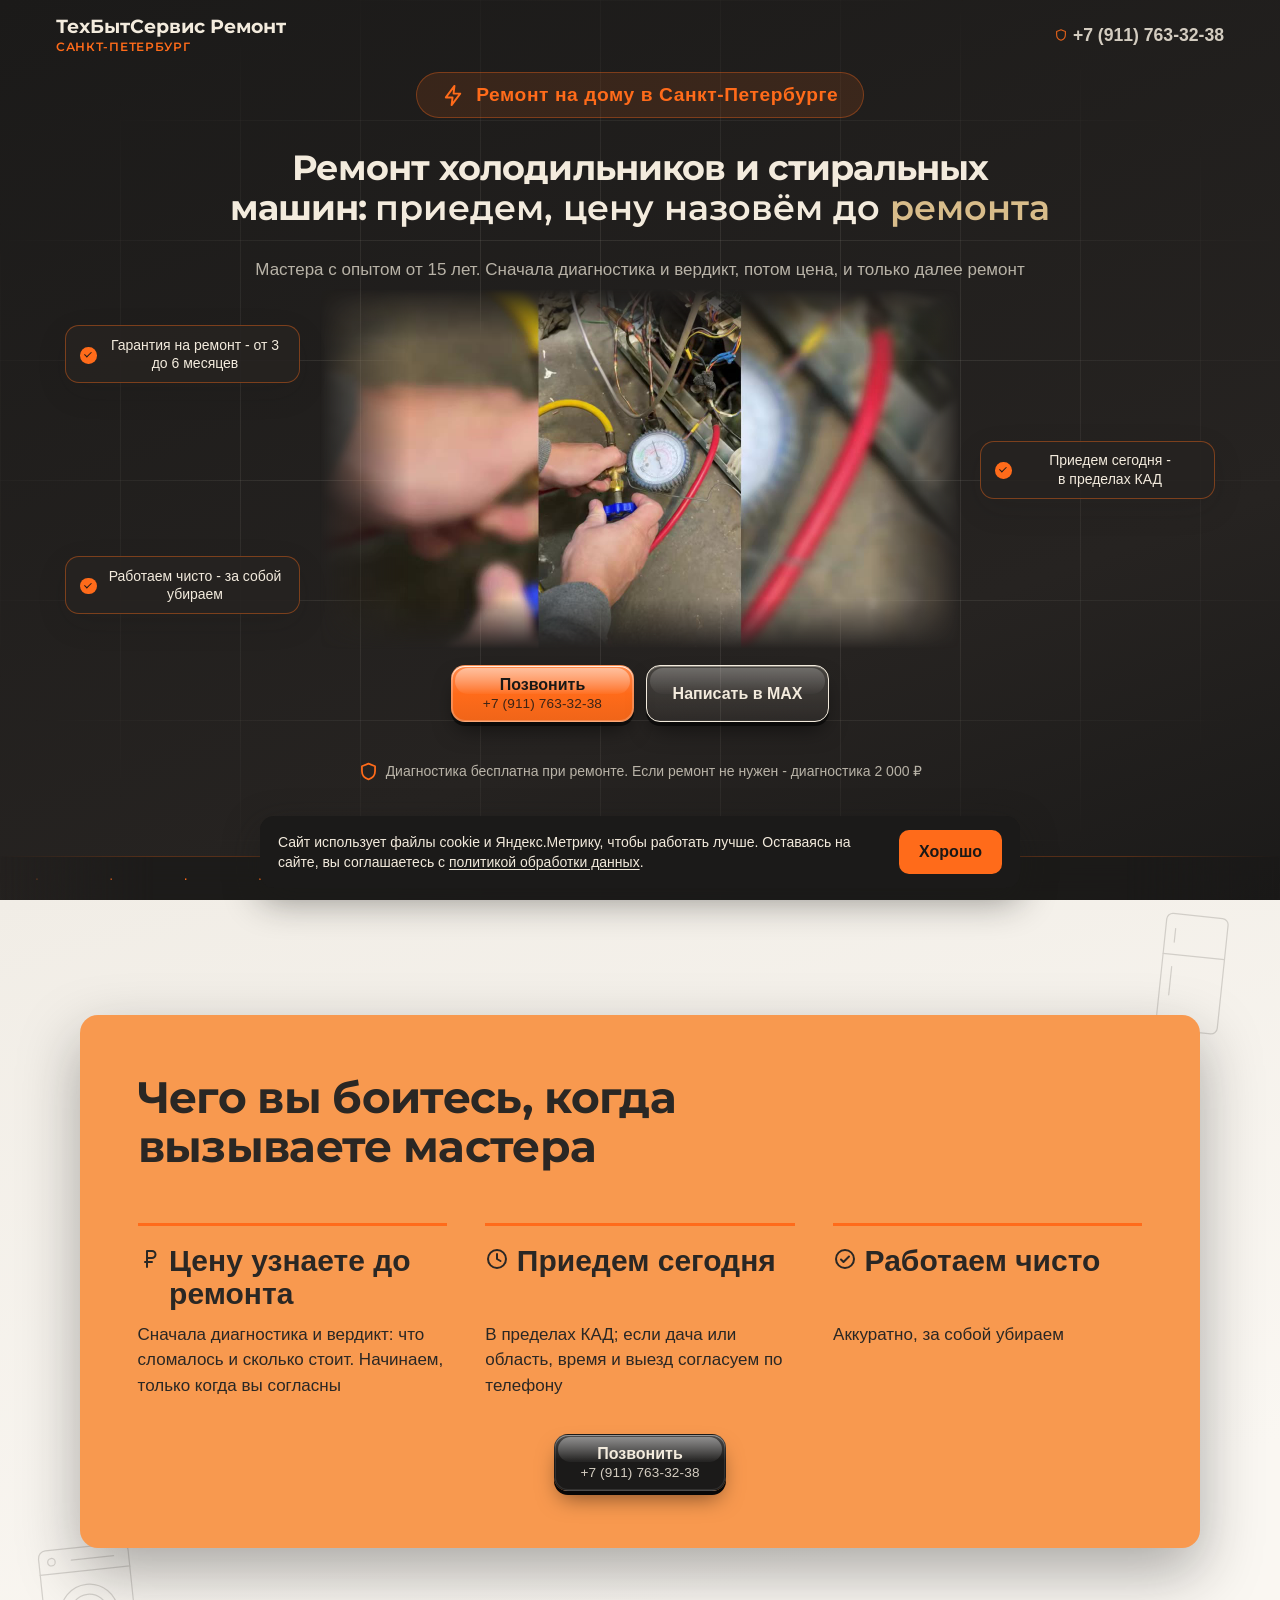
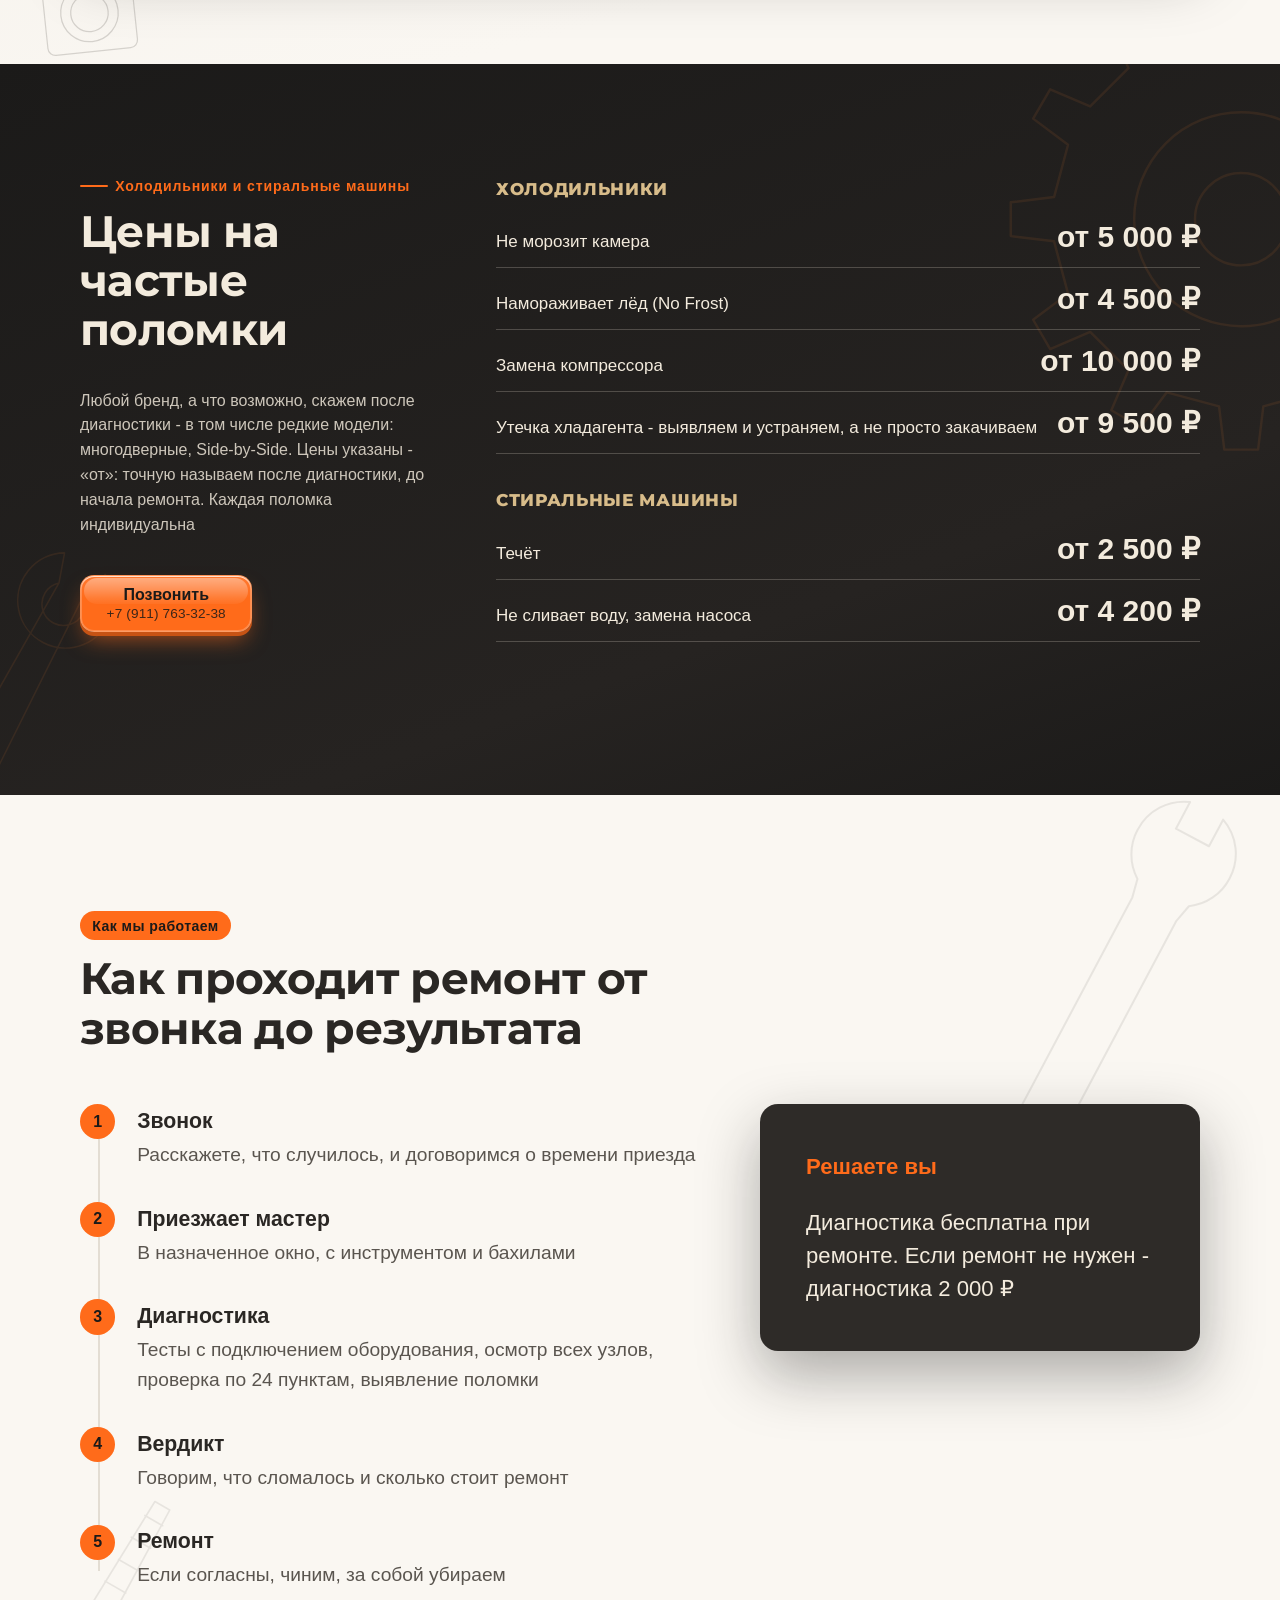
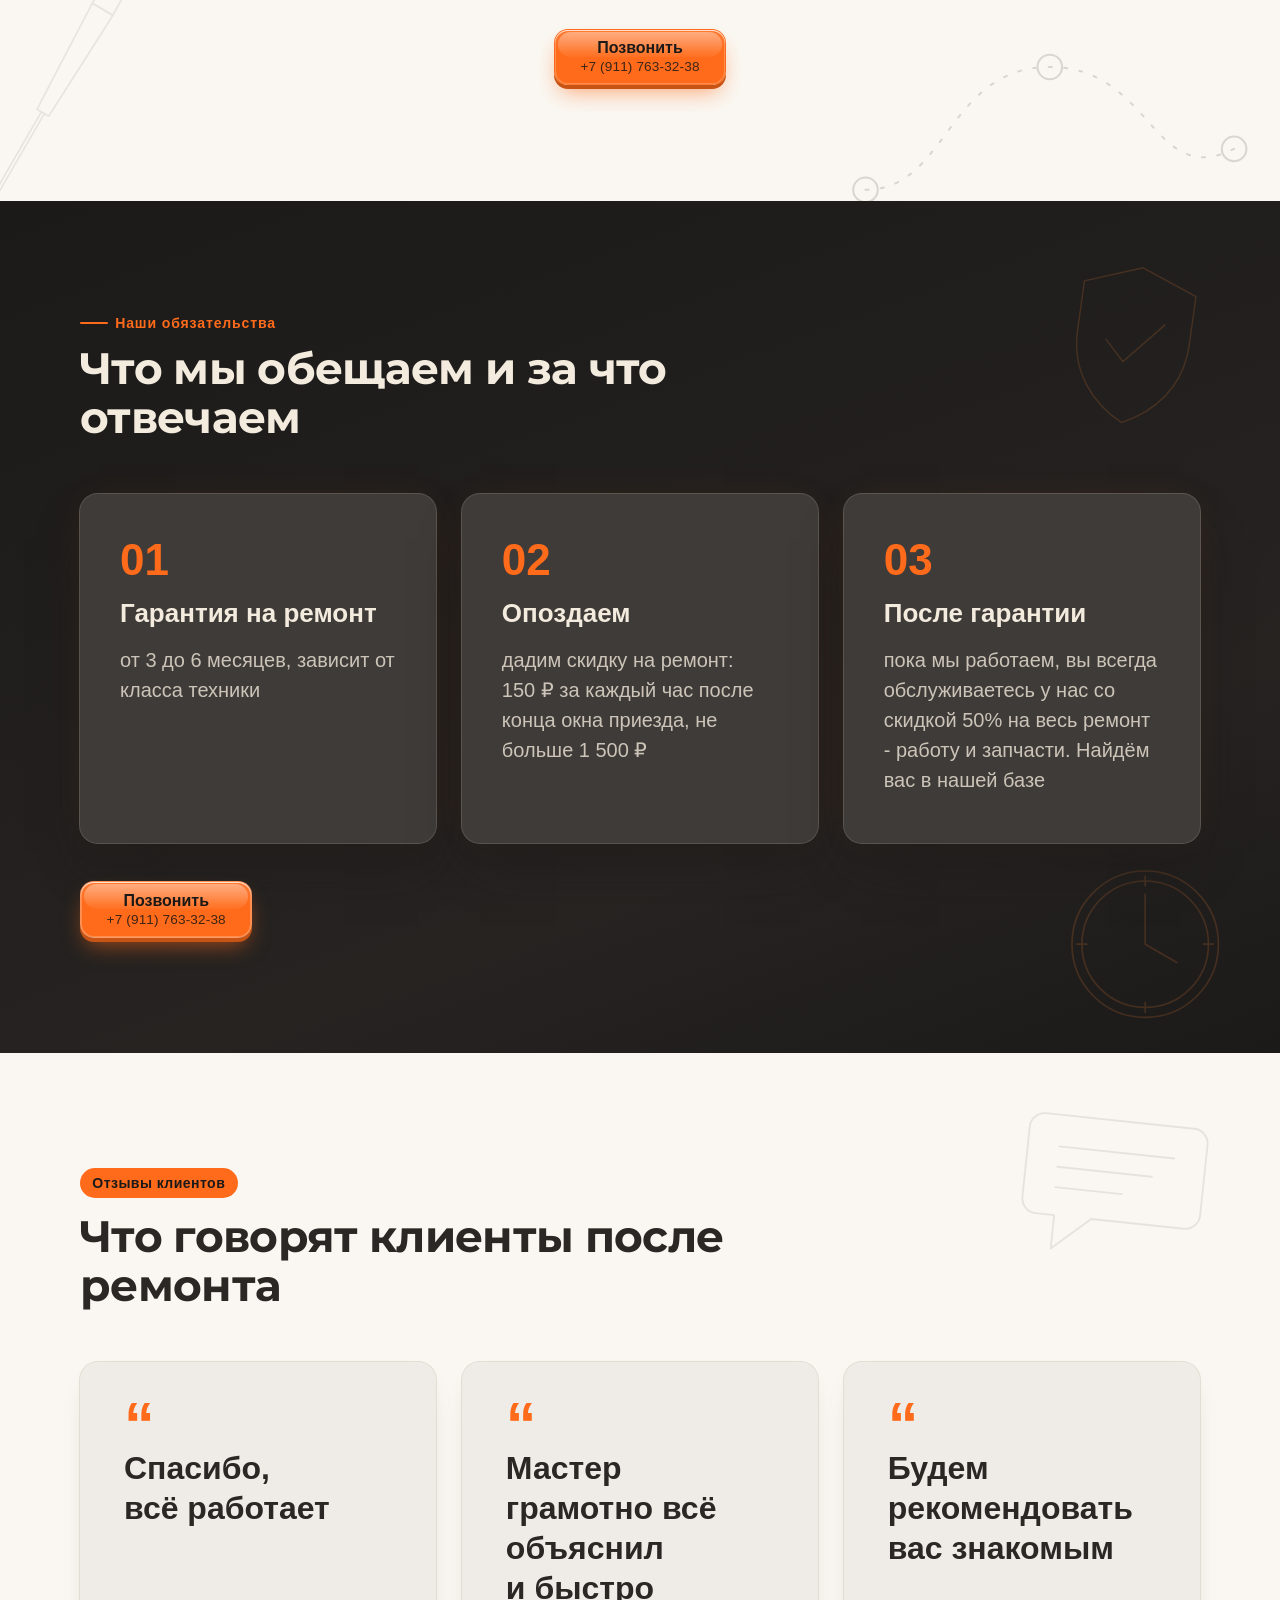
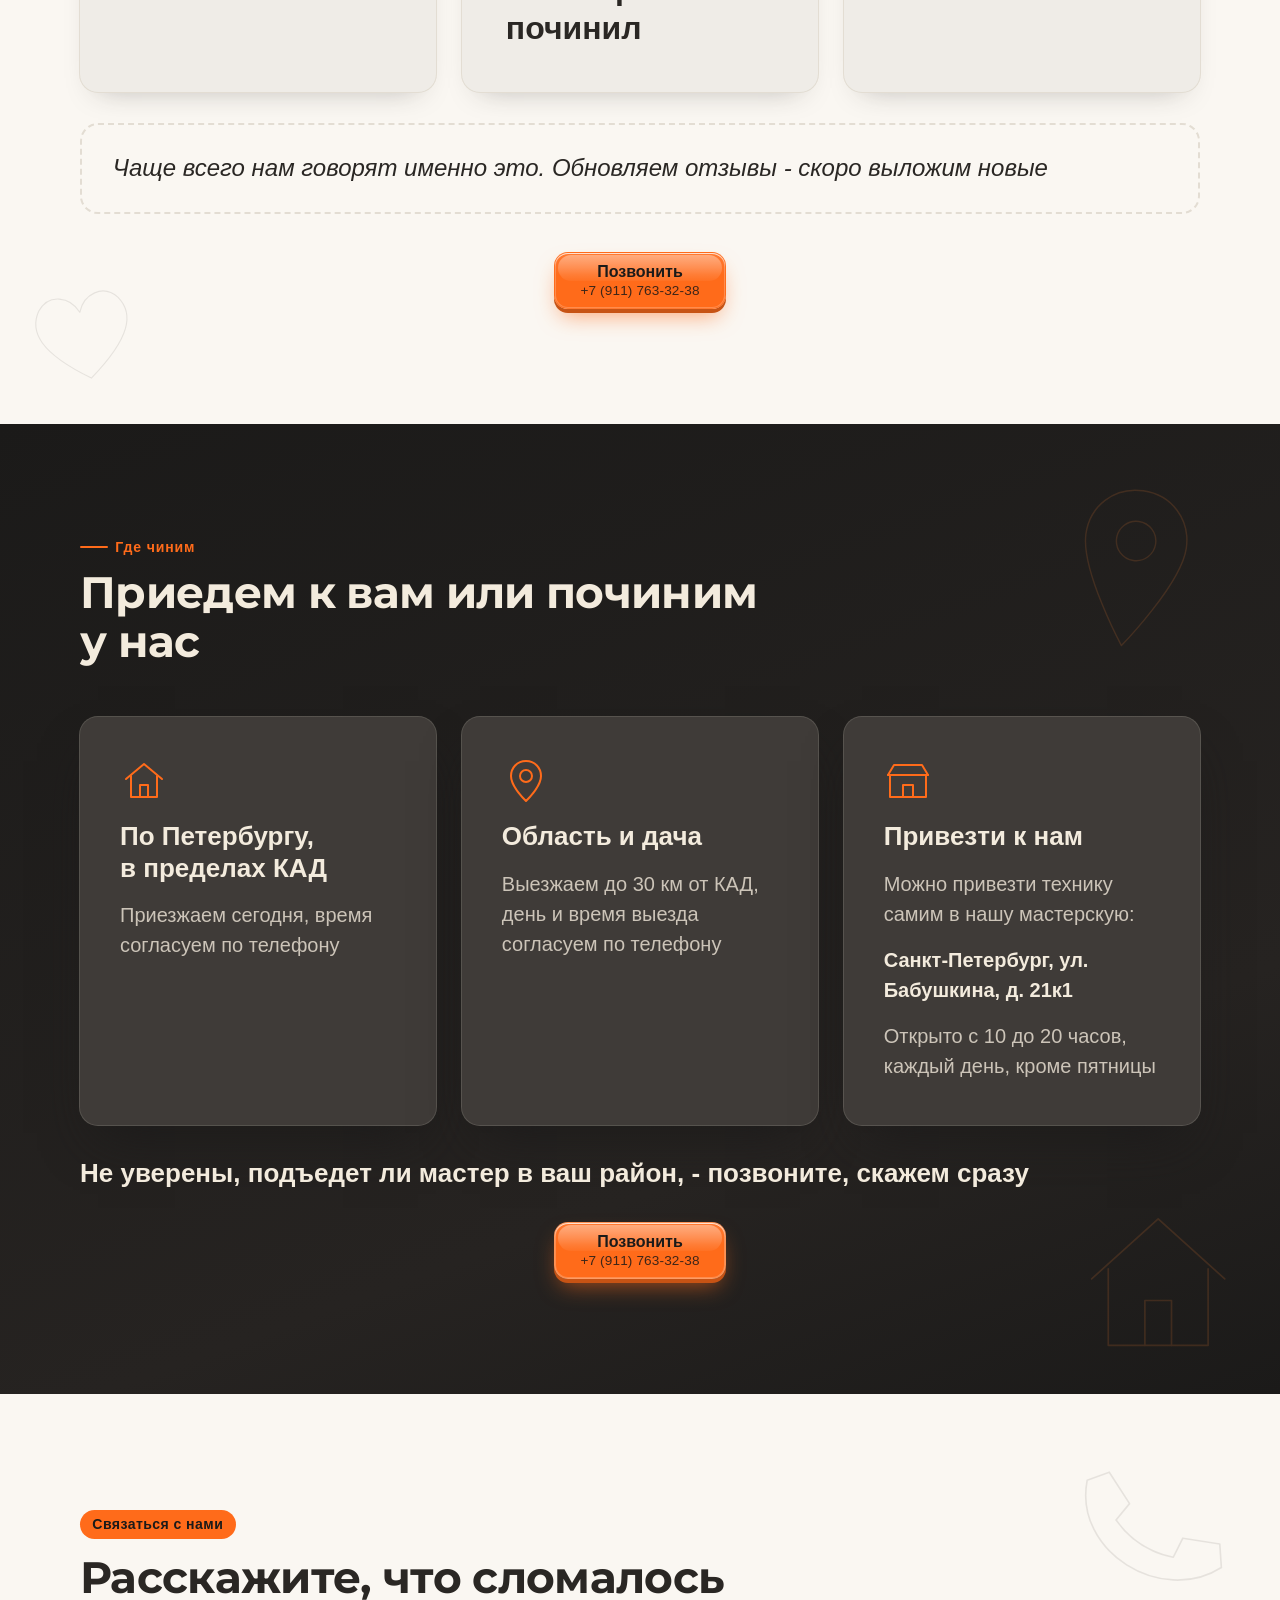
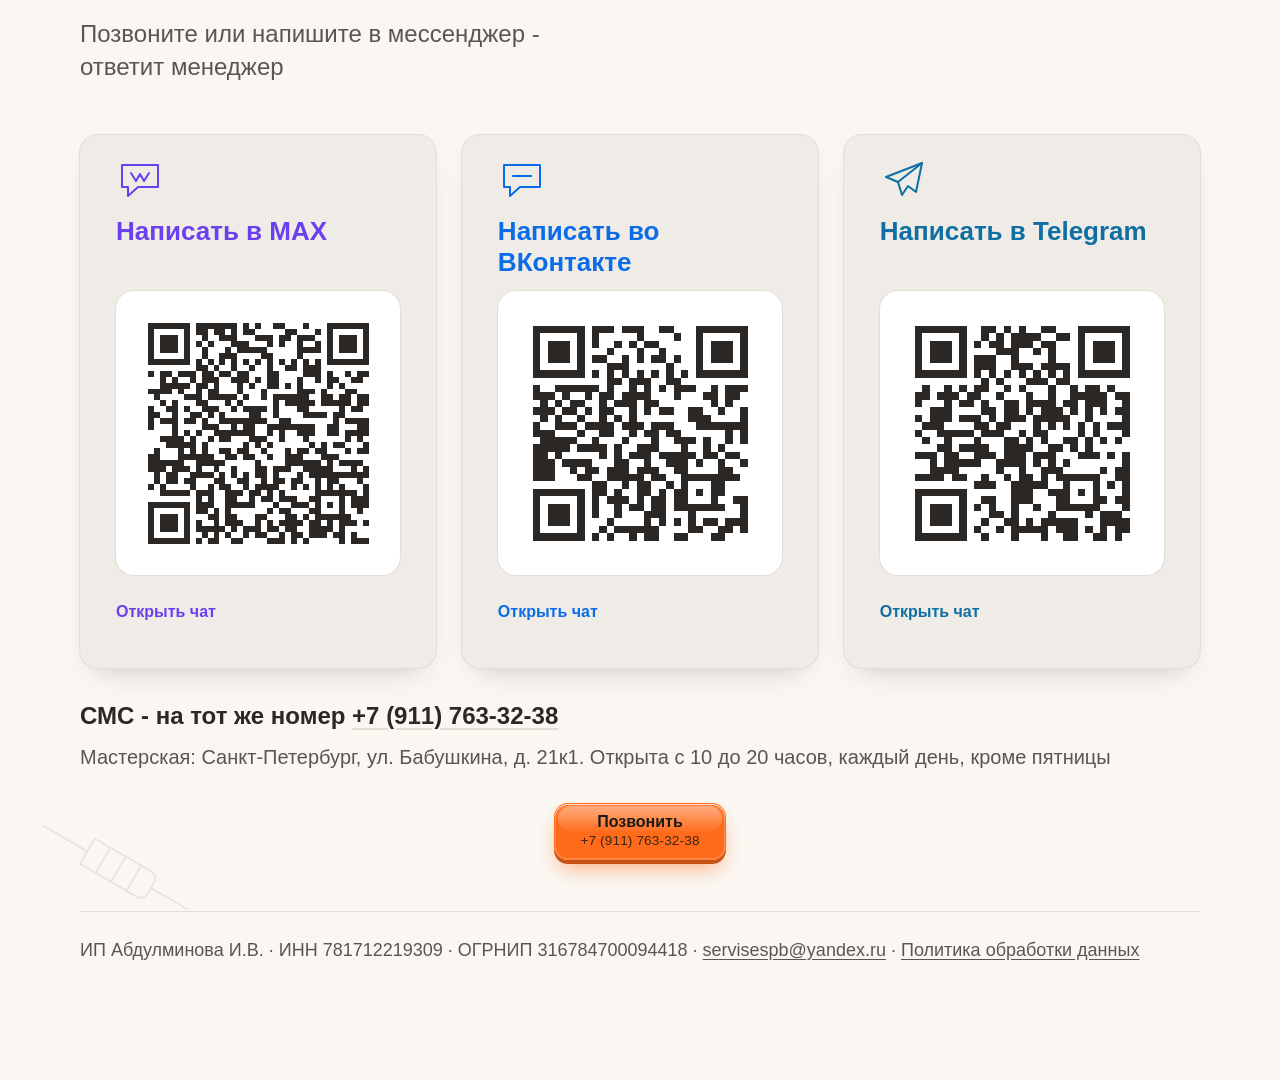
==== index.html @ 86fd5d32 "Обновление 07.10 21:03 МСК" ====
<!DOCTYPE html>
<html lang="ru">
<head>
<meta charset="utf-8">
<meta name="viewport" content="width=device-width, initial-scale=1">
<title>Ремонт холодильников и стиральных машин на дому в СПб - ТехБытСервис</title>
<meta name="description" content="Ремонт холодильников и стиральных машин на дому в Санкт-Петербурге. Диагностика, вердикт и цена до начала ремонта. Гарантия 3-6 месяцев.">
<meta name="robots" content="noindex, nofollow">
<meta property="og:title" content="Ремонт холодильников и стиральных машин на дому в СПб - ТехБытСервис">
<meta property="og:description" content="Ремонт холодильников и стиральных машин на дому в СПб - цену называем до ремонта">
<meta property="og:type" content="website">
<link rel="preconnect" href="https://fonts.googleapis.com">
<link rel="preconnect" href="https://fonts.gstatic.com" crossorigin>
<link rel="stylesheet" href="https://fonts.googleapis.com/css2?family=Montserrat:wght@400;600;700&display=swap">
<link rel="stylesheet" href="style.css">
<style>
:root {
  --цвет-бренд-max: #6B3FF0;  --цвет-бренд-вк: #0A6CE8;  --цвет-бренд-telegram: #0F6FA3;
  --шрифт-заголовков: Montserrat, system-ui, sans-serif;  --шрифт-текста: Roboto, -apple-system, 'Segoe UI', sans-serif;
  --цвет-фон: #FAF7F2;  --цвет-фон-2: #F1EDE6;  --цвет-фон-карточки: #FFFFFF;
  --цвет-текст: #2A2724;  --цвет-текст-мягкий: #5A554F;  --цвет-текст-тихий: #6E6862;
  --цвет-акцент: #FF6B1A;  --цвет-акцент-тёмный: #8A6A3F;  --цвет-акцент-яркий: #D8BC8A;  --цвет-на-акценте: #1A1816;
  --цвет-акцент-глубже: #B8955A;  --цвет-акцент-маркер: #C9A56B;
  --цвет-линия: #E3DDD3;
  --цвет-тёмный-фон: #1B1A19;  --цвет-тёмный-фон-2: #262321;  --цвет-тёмный-текст: #F3EBDD;
  --цвет-тёмный-фон-3: #201E1C;  --цвет-тёмный-фон-4: #232120;
  --цвет-тёплый: #FF6B1A;  --цвет-тёплый-мягкий: #FF8533;
  --цвет-стекло: color-mix(in srgb, #1B1A19 86%, transparent);
  --тень: 0 12px 34px color-mix(in srgb, #1B1A19 6%, transparent);
  --тень-чип: 0 10px 30px color-mix(in srgb, #1B1A19 12%, transparent);
  --тень-глубокая: 0 24px 60px color-mix(in srgb, #1B1A19 35%, transparent);
  --тень-спутник: 0 30px 60px color-mix(in srgb, #1B1A19 70%, transparent);
  --тень-плиты: 0 40px 100px color-mix(in srgb, #1B1A19 70%, transparent);
  --кегль-h1: 33px;  --кегль-h2: clamp(28px, 4.5vw, 44px);
  --кегль-текст: clamp(16px, 1vw, 17px);  --кегль-лид: clamp(17px, 1.1vw, 18px);
  --кегль-мелкий: 14px;  --кегль-кикер: clamp(14px, 1.1vw, 15px);
  --кегль-цифра: 30px;  --разрядка-кикера: .03em;
  --отступ-секции: clamp(56px, 9vw, 120px);  --отступ-блока: clamp(16px, 2vw, 28px);
  --отступ-секции-тихо: clamp(44px, 7vw, 94px);  --отступ-секции-громко: clamp(64px, 10.5vw, 140px);
  --ширина: 1120px;  --ширина-колонки: 560px;  --радиус: 16px;  --радиус-малый: 8px;
  --радиус-карточки: 18px;  --радиус-плитки: 18px;  --радиус-телефон: 46px;  --кнопка-радиус: 14px;
  --радиус-модуля: 16px;  --нить: 2px;
  --плавность: cubic-bezier(.2, .7, .2, 1);  --длительность: .25s;
  --цвет-тёплый-тёмный: #CC4A00;
}
@media (min-width: 900px) {
  :root { --кегль-h1: clamp(44px, 4vw, 58px); }
}
:root, .светлый { --цвет-кнопки: #3A6BAA; --цвет-на-кнопке: #FFFFFF; --цвет-кнопки-навёл: #30588C; }
.тёмный, .липкая-кнопка--тёмная { --цвет-кнопки: #FF6B1A; --цвет-на-кнопке: #1A1816; --цвет-кнопки-навёл: var(--цвет-акцент-тёмный); }

</style>
<script>
(function () {
  var ЭТАЛОН = 0.535;                  // очко Open Sans — текстовой гарнитуры утверждённых макетов
  var ПОТОЛОК = 1.2, МЁРТВАЯ = 0.02;   // выше потолка расползается раскладка; ближе к единице не трогаем вовсе
  var КОМПЬЮТЕР = "(min-width: 900px)";
  var ТОКЕНЫ = ["--кегль-текст", "--кегль-лид", "--кегль-мелкий", "--кегль-кикер"];
  var корень = document.documentElement;
  var холст = document.createElement("canvas").getContext("2d");
  var ждём = 0;

  function мера(буква) { var м = холст.measureText(буква); return (м && м.actualBoundingBoxAscent) || 0; }

  function применить() {
    ждём = 0;
    if (!холст) { return; }

    for (var i = 0; i < ТОКЕНЫ.length; i++) { корень.style.removeProperty(ТОКЕНЫ[i]); }
    var стиль = getComputedStyle(корень), стек = стиль.getPropertyValue("--шрифт-текста").trim();
    if (!стек) { return; }
    холст.font = "400 100px " + стек;

    var очко = Math.max(мера("х"), мера("x")) / 100;
    if (!(очко > 0)) { return; }
    var k = Math.round(Math.min(ПОТОЛОК, Math.max(1, ЭТАЛОН / очко)) * 1000) / 1000;
    if (k - 1 < МЁРТВАЯ || !matchMedia(КОМПЬЮТЕР).matches) { k = 1; }
    корень.setAttribute("data-очко", очко.toFixed(3));      // чтобы проверка могла сказать числа вслух
    корень.setAttribute("data-поправка", k.toFixed(3));
    if (k === 1) { return; }
    for (i = 0; i < ТОКЕНЫ.length; i++) {
      var было = стиль.getPropertyValue(ТОКЕНЫ[i]).trim();
      if (было) { корень.style.setProperty(ТОКЕНЫ[i], "calc((" + было + ") * " + k + ")"); }
    }
  }

  применить();

  if (document.fonts && document.fonts.ready) { document.fonts.ready.then(применить); }

  addEventListener("resize", function () { ждём = ждём || requestAnimationFrame(применить); });
})();
</script>
<script type="application/ld+json">
{
  "@context": "https://schema.org",
  "@graph": [
    {
      "@type": "Organization",
      "name": "ТехБытСервис Ремонт",
      "description": "Ремонт холодильников и стиральных машин на дому в Санкт-Петербурге. Диагностика, вердикт и цена до начала ремонта. Гарантия 3-6 месяцев.",
      "telephone": "+7 (911) 763-32-38",
      "email": "servisespb@yandex.ru",
      "sameAs": [
        "https://max.ru/u/f9LHodD0cOJJPJ8IqPOXEAMJ0qZlJnx8I4CjfVxno8m__e93hCTnIAPFoxU",
        "https://vk.me/techbytservice_shop_spb",
        "https://t.me/tehbytservisspb"
      ]
    }
  ]
}
</script>
</head>
<body class="с-липкой-кнопкой">
<section class="блок блок--первый-экран первый-экран--афиша-с-экраном тёмный фон--сетка сторона--слева" id="экран-1" data-тип="первый-экран" data-схема="афиша-с-экраном" data-ключ-макета="тёмная" data-картинка="мокап">
  <style>
.картинка--мокап video { display: block; aspect-ratio: 16 / 9; object-fit: cover; object-position: 50% 50%; }
.картинка--мокап .окно { background: transparent; border: 0; border-radius: 0; box-shadow: none; animation: none; overflow: visible; }
.картинка--мокап .окно video { border-radius: 0;
  -webkit-mask-image: linear-gradient(90deg, transparent, #000 14%, #000 86%, transparent), linear-gradient(180deg, transparent, #000 14%, #000 86%, transparent);
  -webkit-mask-composite: source-in;
  mask-image: linear-gradient(90deg, transparent, #000 14%, #000 86%, transparent), linear-gradient(180deg, transparent, #000 14%, #000 86%, transparent);
  mask-composite: intersect; }
.картинка--мокап .плей { display: none; }
.плашки-плюсов { list-style: none; margin: 0; padding: 0; }
.плашки-плюсов li { display: flex; align-items: center; gap: .6em; color: var(--цвет-тёмный-текст); font-size: var(--кегль-мелкий); line-height: 1.3;
  background: color-mix(in srgb, var(--цвет-тёмный-фон-2) 90%, transparent); border: 1px solid color-mix(in srgb, var(--цвет-акцент) 40%, transparent); border-radius: 14px; padding: .7em 1em; }
@media (min-width: 900px) {
  #экран-1 .первый-экран__действие { display: inline-grid; grid-auto-flow: column; grid-auto-columns: 1fr; align-items: stretch; gap: 12px; }
  #экран-1 .первый-экран__действие .кнопка { flex: none; }
  .картинка--мокап { position: relative; }
  .плашки-плюсов li { position: absolute; width: 235px; box-shadow: var(--тень-чип); }
  .плашки-плюсов li:nth-child(1) { top: 10%; left: -255px; }
  .плашки-плюсов li:nth-child(2) { top: 42%; right: -255px; }
  .плашки-плюсов li:nth-child(3) { top: 74%; left: -255px; }
}
@media (min-width: 900px) {
  #экран-1 .первый-экран__текст { max-width: 1100px; }
  #экран-1 h1 { font-size: clamp(30px, 2.7vw, 38px); max-width: none; margin-block: .35em .3em; line-height: 1.15; }
  #экран-1 .лид { margin-block: 0 .8em; }
  #экран-1 .первый-экран__доверие { margin-top: .5em; }
  #экран-1 .блок__внутри { padding-top: 0; gap: 1.2rem; }
  #экран-1 .кикер { margin-bottom: 0; }
  #экран-1 .кикер--пилюля { font-size: 1.2rem; padding: .55em 1.3em; gap: .6em; }
  #экран-1 .кикер--пилюля svg, #экран-1 .кикер--пилюля .иконка { width: 1.2em; height: 1.2em; }
  #экран-1 .шапка { height: 4.5rem; }
  #экран-1 .шапка__лого { flex-direction: column; align-items: flex-start; gap: .3em; }
  #экран-1 .шапка__город { display: block; font-size: .62em; font-weight: 600; letter-spacing: .06em; text-transform: uppercase; color: var(--цвет-акцент); }
  #экран-1 .первый-экран__картинка { margin-top: 1.4rem; }
  .картинка--мокап video { max-height: 48vh; width: 100%; }
  #экран-1 .блок__внутри { display: flex; flex-direction: column; align-items: center; text-align: center; }
  #экран-1 .первый-экран__текст { display: contents; }
  #экран-1 .первый-экран__текст > * { order: 1; max-width: 1100px; }
  #экран-1 .первый-экран__картинка { order: 2; width: 100%; max-width: 640px; margin-top: -1.6rem; }
  #экран-1 .картинка--мокап video { max-height: 40vh; }
  #экран-1 .первый-экран__действие { order: 3; margin-top: -.2rem; }
  #экран-1 .первый-экран__доверие { order: 4; }
}
@media (max-width: 899px) {
  #экран-1 .шапка__город { display: none; }
  #экран-1 .первый-экран__текст { padding-top: 0; }
  #экран-1 .блок__внутри { padding-top: 0; margin-top: .7rem; }
  #экран-1 .блок__внутри { display: flex; flex-direction: column; gap: 0; }
  #экран-1 .первый-экран__текст, #экран-1 .первый-экран__картинка { display: contents; }
  #экран-1 .первый-экран__текст > *, #экран-1 .лид { order: 1; }
  #экран-1 .окно { order: 2; }
  #экран-1 .первый-экран__действие { order: 3 !important; display: flex; flex-direction: column; gap: 8px; margin-top: 4px; }
  #экран-1 .первый-экран__действие > :not(.кнопка--контур) { display: none; }
  #экран-1 .плашки-плюсов { order: 4; }
  #экран-1 .первый-экран__действие .кнопка--контур { font-size: .9em; padding-block: .55em; min-height: 0; }
  .плашки-плюсов { display: grid; gap: 8px; margin-top: 12px; }
  .картинка--мокап video { aspect-ratio: 4 / 5; margin-inline: auto; }
  #экран-1 .окно { margin-top: -2.4rem; }
  #экран-1 .первый-экран__доверие { position: relative; z-index: 2; }
  .картинка--мокап .окно video {
    -webkit-mask-image: linear-gradient(90deg, transparent, #000 6%, #000 94%, transparent), linear-gradient(180deg, transparent, #000 30%, #000 88%, transparent);
    mask-image: linear-gradient(90deg, transparent, #000 6%, #000 94%, transparent), linear-gradient(180deg, transparent, #000 30%, #000 88%, transparent); }
}
</style>
  <header class="шапка">
    <a class="шапка__лого" href="#" style="font-size:clamp(1.02em,.2em + 1.2vw,1.2em)">ТехБытСервис Ремонт<span class="шапка__город">Санкт-Петербург</span></a>
    <span class="шапка__лиц" style="font-size:clamp(.9em,.3em + 1.2vw,1.1em);font-weight:700;white-space:nowrap"><svg class="иконка" aria-hidden="true" xmlns="http://www.w3.org/2000/svg" viewBox="0 0 24 24" fill="none" stroke="currentColor" stroke-width="2" stroke-linecap="round" stroke-linejoin="round">
  <path d="M12 3l7.5 3v5.5c0 4.6-3.2 8.2-7.5 9.5-4.3-1.3-7.5-4.9-7.5-9.5V6L12 3z"/>
</svg><span><a class="полн" href="tel:+79117633238" style="color:inherit;text-decoration:none">+7 (911) 763-32-38</a></span></span>
  </header>
  <div class="блок__внутри">
    <div class="первый-экран__текст">
      <p class="кикер кикер--пилюля"><svg class="иконка" aria-hidden="true" xmlns="http://www.w3.org/2000/svg" viewBox="0 0 24 24" fill="none" stroke="currentColor" stroke-width="2" stroke-linecap="round" stroke-linejoin="round">
  <path d="M13 2L4 14h7l-1 8 9-12h-7z"/>
</svg>Ремонт на дому в Санкт-Петербурге</p>
      <h1>Ремонт холодильников и стиральных машин<span class="делитель">:</span> <span class="хвост">приедем, цену назовём до <em class="акцент">ремонта</em></span></h1>
      <p class="лид">Мастера с опытом от 15 лет. Сначала диагностика и вердикт, потом цена, и только далее ремонт</p>
      <div class="первый-экран__действие"><a class="кнопка кнопка--главная" href="tel:+79117633238">Позвонить</a> <a class="кнопка кнопка--контур" href="https://max.ru/u/f9LHodD0cOJJPJ8IqPOXEAMJ0qZlJnx8I4CjfVxno8m__e93hCTnIAPFoxU" target="_blank" rel="noopener">Написать в MAX</a></div>
      <p class="мелкий первый-экран__доверие"><svg class="иконка" aria-hidden="true" xmlns="http://www.w3.org/2000/svg" viewBox="0 0 24 24" fill="none" stroke="currentColor" stroke-width="2" stroke-linecap="round" stroke-linejoin="round">
  <path d="M12 3l7.5 3v5.5c0 4.6-3.2 8.2-7.5 9.5-4.3-1.3-7.5-4.9-7.5-9.5V6L12 3z"/>
</svg> Диагностика бесплатна при ремонте. Если ремонт не нужен - диагностика 2 000 ₽</p>
    </div>
    <figure class="картинка картинка--мокап первый-экран__картинка">
      <div class="окно">
        <video autoplay muted loop playsinline preload="metadata" poster="video/афиша-компьютер.jpg" data-телефон="video/афиша-телефон.mp4" data-телефон-постер="video/афиша-телефон.jpg" data-лицо="50,22" aria-label="Мастер за ремонтом"><source src="video/афиша-компьютер.mp4" type="video/mp4"></video>
      </div>
      <ul class="плашки-плюсов">
        <li><i class="галка"></i><span>Гарантия на ремонт - от 3 до 6 месяцев</span></li>
        <li><i class="галка"></i><span>Приедем сегодня - в пределах КАД</span></li>
        <li><i class="галка"></i><span>Работаем чисто - за собой убираем</span></li>
      </ul>
    </figure>
  </div>
  <div class="бегущая-строка" aria-hidden="true"><div class="бегущая-строка__лента"><span></span><span></span><span></span><span></span><span></span><span></span></div></div>
</section>
<section class="блок блок--что-получите светлый" id="экран-02" data-тип="что-получите" data-вёрстка="своя">
  <svg class="фон-рисунок фон-рисунок--холодильник" viewBox="0 0 120 200" aria-hidden="true" focusable="false"><rect x="10" y="6" width="100" height="188" rx="10"/><path d="M10 72 H110"/><path d="M26 30 V52 M26 92 V138"/></svg>
  <svg class="фон-рисунок фон-рисунок--стиралка" viewBox="0 0 160 180" aria-hidden="true" focusable="false"><rect x="8" y="6" width="144" height="168" rx="12"/><path d="M8 44 H152"/><circle cx="80" cy="112" r="46"/><circle cx="80" cy="112" r="30"/><circle cx="28" cy="25" r="6"/><path d="M60 25 H128"/></svg>
  <div class="блок__внутри">
    <div class="плита">
      <div class="секция__шапка">
        <h2>Чего вы боитесь, когда вызываете мастера</h2>
      </div>
      <ul class="тройка">
        <li class="довод"><b><svg class="иконка" aria-hidden="true" xmlns="http://www.w3.org/2000/svg" viewBox="0 0 24 24" fill="none" stroke="currentColor" stroke-width="2" stroke-linecap="round" stroke-linejoin="round">
  <path d="M9 4h5a3.5 3.5 0 0 1 0 7H9M9 4v16M7 15h7"/>
</svg>Цену узнаете до ремонта</b><p>Сначала диагностика и вердикт: что сломалось и сколько стоит. Начинаем, только когда вы согласны</p></li>
        <li class="довод"><b><svg class="иконка" aria-hidden="true" xmlns="http://www.w3.org/2000/svg" viewBox="0 0 24 24" fill="none" stroke="currentColor" stroke-width="2" stroke-linecap="round" stroke-linejoin="round">
  <circle cx="12" cy="12" r="9"/>
  <path d="M12 7v5l3.5 2"/>
</svg>Приедем сегодня</b><p>В пределах КАД; если дача или область, время и выезд согласуем по телефону</p></li>
        <li class="довод"><b><svg class="иконка" aria-hidden="true" xmlns="http://www.w3.org/2000/svg" viewBox="0 0 24 24" fill="none" stroke="currentColor" stroke-width="2" stroke-linecap="round" stroke-linejoin="round">
  <circle cx="12" cy="12" r="9"/>
  <path d="M8 12.5l2.5 2.5L16 9.5"/>
</svg>Работаем чисто</b><p>Аккуратно, за собой убираем</p></li>
      </ul>
      <div class="действие-секции"><a class="кнопка кнопка--главная" href="tel:+79117633238">Позвонить</a></div>
    </div>
  </div>
</section>
<section class="блок блок--прайс-лист тёмный" id="экран-03" data-тип="прайс-лист" data-вёрстка="своя">
  <svg class="фон-рисунок фон-рисунок--шестерня" viewBox="0 0 400 400" aria-hidden="true" focusable="false"><path d="M353.9 181.8 L389.5 186.1 L389.5 213.9 L353.9 218.2 L342.4 261.2 L371.1 282.7 L357.1 306.8 L324.2 292.7 L292.7 324.2 L306.8 357.1 L282.7 371.1 L261.2 342.4 L218.2 353.9 L213.9 389.5 L186.1 389.5 L181.8 353.9 L138.8 342.4 L117.3 371.1 L93.2 357.1 L107.3 324.2 L75.8 292.7 L42.9 306.8 L28.9 282.7 L57.6 261.2 L46.1 218.2 L10.5 213.9 L10.5 186.1 L46.1 181.8 L57.6 138.8 L28.9 117.3 L42.9 93.2 L75.8 107.3 L107.3 75.8 L93.2 42.9 L117.3 28.9 L138.8 57.6 L181.8 46.1 L186.1 10.5 L213.9 10.5 L218.2 46.1 L261.2 57.6 L282.7 28.9 L306.8 42.9 L292.7 75.8 L324.2 107.3 L357.1 93.2 L371.1 117.3 L342.4 138.8 Z"/><circle cx="200" cy="200" r="88"/><circle cx="200" cy="200" r="38"/></svg>
  <svg class="фон-рисунок фон-рисунок--ключ" viewBox="0 0 200 480" aria-hidden="true" focusable="false"><path d="M70 40 A62 62 0 1 0 130 40 L118 78 A28 28 0 1 1 82 78 Z M82 78 L74 380 A26 26 0 0 0 126 380 L118 78"/><circle cx="100" cy="404" r="9"/></svg>
  <div class="блок__внутри">
    <div class="разворот">
      <div class="секция__шапка шапка-ц">
        <p class="кикер">Холодильники и стиральные машины</p>
        <h2>Цены на частые поломки</h2>
        <p class="пояснение">Любой бренд, а что возможно, скажем после диагностики - в том числе редкие модели: многодверные, Side-by-Side. Цены указаны - «от»: точную называем после диагностики, до начала ремонта. Каждая поломка индивидуальна</p>
        <div class="действие-секции"><a class="кнопка кнопка--главная" href="tel:+79117633238">Позвонить</a></div>
      </div>
      <div class="группы">
        <div class="группа">
          <h3>Холодильники</h3>
          <ul class="строки">
            <li class="строка"><span>Не морозит камера</span><b>от 5 000 ₽</b></li>
            <li class="строка"><span>Намораживает лёд (No Frost)</span><b>от 4 500 ₽</b></li>
            <li class="строка"><span>Замена компрессора</span><b>от 10 000 ₽</b></li>
            <li class="строка"><span>Утечка хладагента - выявляем и устраняем, а не просто закачиваем</span><b>от 9 500 ₽</b></li>
          </ul>
        </div>
        <div class="группа">
          <h3>Стиральные машины</h3>
          <ul class="строки">
            <li class="строка"><span>Течёт</span><b>от 2 500 ₽</b></li>
            <li class="строка"><span>Не сливает воду, замена насоса</span><b>от 4 200 ₽</b></li>
          </ul>
        </div>
      </div>
    </div>
  </div>
</section>
<section class="блок блок--решение светлый" id="экран-04" data-тип="решение" data-вёрстка="своя">
  <svg class="фон-рисунок фон-рисунок--отвёртка" viewBox="0 0 120 480" aria-hidden="true" focusable="false"><path d="M50 10 H70 L74 150 H46 Z"/><path d="M46 150 H74 L68 290 H52 Z"/><path d="M58 290 H62 V460 L60 470 L58 460 Z"/><path d="M48 30 H72 M47 60 H73 M47 90 H73 M46 120 H74"/></svg>
  <svg class="фон-рисунок фон-рисунок--маршрут" viewBox="0 0 400 200" aria-hidden="true" focusable="false"><path d="M20 160 C100 160 100 40 200 40 S300 160 380 120" stroke-dasharray="3 12"/><circle cx="20" cy="160" r="12"/><circle cx="200" cy="40" r="12"/><circle cx="380" cy="120" r="12"/></svg>
  <svg class="фон-рисунок фон-рисунок--ключ" viewBox="0 0 160 420" aria-hidden="true" focusable="false"><path d="M30 80 A50 50 0 0 1 62 33 L62 62 L98 62 L98 33 A50 50 0 0 1 130 80 A50 50 0 0 1 108 122 L104 140 L104 380 A24 24 0 0 1 56 380 L56 140 L52 122 A50 50 0 0 1 30 80 Z"/><circle cx="80" cy="378" r="9"/></svg>
  <div class="блок__внутри">
    <div class="секция__шапка">
      <p class="кикер">Как мы работаем</p>
      <h2>Как проходит ремонт от звонка до результата</h2>
    </div>
    <div class="путь">
      <ol class="шаги">
        <li class="ход"><span class="ход__номер">1</span><div><b>Звонок</b><p>Расскажете, что случилось, и договоримся о времени приезда</p></div></li>
        <li class="ход"><span class="ход__номер">2</span><div><b>Приезжает мастер</b><p>В назначенное окно, с инструментом и бахилами</p></div></li>
        <li class="ход"><span class="ход__номер">3</span><div><b>Диагностика</b><p>Тесты с подключением оборудования, осмотр всех узлов, проверка по 24 пунктам, выявление поломки</p></div></li>
        <li class="ход"><span class="ход__номер">4</span><div><b>Вердикт</b><p>Говорим, что сломалось и сколько стоит ремонт</p></div></li>
        <li class="ход"><span class="ход__номер">5</span><div><b>Ремонт</b><p>Если согласны, чиним, за собой убираем</p></div></li>
      </ol>
      <aside class="решаете">
        <p class="решаете__слово">Решаете вы</p>
        <p>Диагностика бесплатна при ремонте. Если ремонт не нужен - диагностика 2&nbsp;000&nbsp;₽</p>
      </aside>
    </div>
    <div class="действие-секции"><a class="кнопка кнопка--главная" href="tel:+79117633238">Позвонить</a></div>
  </div>
</section>
<section class="блок блок--условия тёмный" id="экран-05" data-тип="условия" data-вёрстка="своя">
  <svg class="фон-рисунок фон-рисунок--щит" viewBox="0 0 200 240" aria-hidden="true" focusable="false"><path d="M100 10 L180 40 V110 C180 170 145 210 100 232 C55 210 20 170 20 110 V40 Z"/><path d="M62 118 L90 146 L142 86"/></svg>
  <svg class="фон-рисунок фон-рисунок--часы" viewBox="0 0 200 200" aria-hidden="true" focusable="false"><circle cx="100" cy="100" r="88"/><circle cx="100" cy="100" r="76"/><path d="M100 40 V100 L138 122"/><path d="M100 18 V30 M100 170 V182 M18 100 H30 M170 100 H182"/></svg>
  <div class="блок__внутри">
    <div class="секция__шапка">
      <p class="кикер">Наши обязательства</p>
      <h2>Что мы обещаем и за что отвечаем</h2>
    </div>
    <ol class="обещания">
      <li class="обещание"><b>Гарантия на ремонт</b><p>от 3 до 6 месяцев, зависит от класса техники</p></li>
      <li class="обещание"><b>Опоздаем</b><p>дадим скидку на ремонт: 150&nbsp;₽ за каждый час после конца окна приезда, не больше 1&nbsp;500&nbsp;₽</p></li>
      <li class="обещание"><b>После гарантии</b><p>пока мы работаем, вы всегда обслуживаетесь у нас со скидкой 50% на весь ремонт - работу и запчасти. Найдём вас в нашей базе</p></li>
    </ol>
    <div class="действие"><a class="кнопка кнопка--главная" href="tel:+79117633238">Позвонить</a></div>
  </div>
</section>
<section class="блок блок--отзывы светлый" id="экран-06" data-тип="отзывы" data-вёрстка="своя">
  <svg class="фон-рисунок фон-рисунок--облако" viewBox="0 0 220 180" aria-hidden="true" focusable="false"><path d="M30 20 H190 A16 16 0 0 1 206 36 V112 A16 16 0 0 1 190 128 H90 L50 164 V128 H30 A16 16 0 0 1 14 112 V36 A16 16 0 0 1 30 20 Z"/><path d="M48 54 H172 M48 76 H150 M48 98 H120"/></svg>
  <svg class="фон-рисунок фон-рисунок--сердце" viewBox="0 0 200 180" aria-hidden="true" focusable="false"><path d="M100 168 C20 110 8 70 30 38 C52 10 88 22 100 52 C112 22 148 10 170 38 C192 70 180 110 100 168 Z"/></svg>
  <div class="блок__внутри">
    <div class="секция__шапка">
      <p class="кикер">Отзывы клиентов</p>
      <h2>Что говорят клиенты после ремонта</h2>
    </div>
    <ul class="слова">
      <li class="слово"><b>Спасибо, всё работает</b></li>
      <li class="слово"><b>Мастер грамотно всё объяснил и быстро починил</b></li>
      <li class="слово"><b>Будем рекомендовать вас знакомым</b></li>
    </ul>
    <p class="пока">Чаще всего нам говорят именно это. Обновляем отзывы - скоро выложим новые</p>
    <div class="действие-секции"><a class="кнопка кнопка--главная" href="tel:+79117633238">Позвонить</a></div>
  </div>
</section>
<section class="блок блок--где-чиним тёмный" id="экран-07" data-тип="где-чиним" data-вёрстка="своя">
  <svg class="фон-рисунок фон-рисунок--метка" viewBox="0 0 200 240" aria-hidden="true" focusable="false"><path d="M100 10 C58 10 28 42 28 82 C28 134 100 232 100 232 C100 232 172 134 172 82 C172 42 142 10 100 10 Z"/><circle cx="100" cy="82" r="28"/></svg>
  <svg class="фон-рисунок фон-рисунок--дом" viewBox="0 0 200 200" aria-hidden="true" focusable="false"><path d="M20 96 L100 24 L180 96"/><path d="M40 84 V176 H160 V84"/><path d="M84 176 V122 H116 V176"/></svg>
  <div class="блок__внутри">
    <div class="секция__шапка">
      <p class="кикер">Где чиним</p>
      <h2>Приедем к вам или починим у нас</h2>
    </div>
    <ul class="места">
      <li class="место">
        <svg class="значок" viewBox="0 0 48 48" aria-hidden="true" focusable="false"><path d="M6 22 L24 7 L42 22"/><path d="M11 19 V40 H37 V19"/><path d="M20 40 V28 H28 V40"/></svg>
        <b>По Петербургу, в пределах КАД</b>
        <p>Приезжаем сегодня, время согласуем по телефону</p>
      </li>
      <li class="место">
        <svg class="значок" viewBox="0 0 48 48" aria-hidden="true" focusable="false"><path d="M24 4 C15 4 9 11 9 19 C9 30 24 44 24 44 C24 44 39 30 39 19 C39 11 33 4 24 4 Z"/><circle cx="24" cy="19" r="6"/></svg>
        <b>Область и дача</b>
        <p>Выезжаем до 30 км от КАД, день и время выезда согласуем по телефону</p>
      </li>
      <li class="место">
        <svg class="значок" viewBox="0 0 48 48" aria-hidden="true" focusable="false"><path d="M4 18 L10 8 H38 L44 18"/><path d="M6 18 V40 H42 V18"/><path d="M4 18 H44"/><path d="M19 40 V28 H29 V40"/></svg>
        <b>Привезти к нам</b>
        <p>Можно привезти технику самим в нашу мастерскую:</p>
        <p class="адрес">Санкт-Петербург, ул. Бабушкина, д. 21к1</p>
        <p>Открыто с 10 до 20 часов, каждый день, кроме пятницы</p>
      </li>
    </ul>
    <p class="не-уверены">Не уверены, подъедет ли мастер в ваш район, - позвоните, скажем сразу</p>
    <div class="действие-секции"><a class="кнопка кнопка--главная" href="tel:+79117633238">Позвонить</a></div>
  </div>
</section>
<section class="блок блок--связь светлый" id="экран-08" data-тип="связь" data-вёрстка="своя">
  <svg class="фон-рисунок фон-рисунок--трубка" viewBox="0 0 200 200" aria-hidden="true" focusable="false"><path d="M44 28 L72 24 L88 66 L68 82 C80 110 98 128 126 140 L142 120 L184 136 L180 164 C100 194 10 108 44 28 Z"/></svg>
  <svg class="фон-рисунок фон-рисунок--отвёртка" viewBox="0 0 220 80" aria-hidden="true" focusable="false"><path d="M8 40 H70"/><path d="M70 22 H150 A10 10 0 0 1 160 32 V48 A10 10 0 0 1 150 58 H70 Z"/><path d="M160 40 H212"/><path d="M92 22 V58 M114 22 V58 M136 22 V58"/></svg>
  <div class="блок__внутри">
    <div class="секция__шапка">
      <p class="кикер">Связаться с нами</p>
      <h2>Расскажите, что сломалось</h2>
      <p class="подзаголовок">Позвоните или напишите в мессенджер - ответит менеджер</p>
    </div>
    <ul class="способы">
      <li class="способ" style="--цвет-бренда: var(--цвет-бренд-max)">
        <svg class="значок" viewBox="0 0 48 48" aria-hidden="true" focusable="false"><path d="M6 10 H42 V32 H22 L12 41 V32 H6 Z"/><path d="M15 18 L20 26 L24 19 L28 26 L33 18"/></svg>
        <b>Написать в MAX</b>
        <div class="qr-место для-компьютера"><svg role="img" aria-label="QR-код: MAX" xmlns="http://www.w3.org/2000/svg" viewBox="0 0 41 41" class="qr-код"><path class="qrline" stroke="currentColor" d="M2 2.5h7m1 0h7m1 0h1m1 0h1m2 0h2m3 0h1m3 0h7m-37 1h1m5 0h1m1 0h2m1 0h2m1 0h1m1 0h2m5 0h2m3 0h1m1 0h1m5 0h1m-37 1h1m1 0h3m1 0h1m2 0h1m2 0h3m3 0h3m1 0h2m1 0h3m2 0h1m1 0h3m1 0h1m-37 1h1m1 0h3m1 0h1m1 0h1m1 0h1m3 0h3m3 0h1m1 0h1m2 0h1m2 0h1m1 0h1m1 0h3m1 0h1m-37 1h1m1 0h3m1 0h1m2 0h1m3 0h1m1 0h5m5 0h4m1 0h1m1 0h3m1 0h1m-37 1h1m5 0h1m2 0h1m2 0h3m4 0h2m4 0h1m4 0h1m5 0h1m-37 1h7m1 0h1m1 0h1m1 0h1m1 0h1m1 0h1m1 0h1m1 0h1m1 0h1m1 0h1m1 0h1m1 0h1m1 0h7m-29 1h2m1 0h1m2 0h1m2 0h1m2 0h1m2 0h2m1 0h3m-29 1h1m1 0h2m1 0h3m1 0h2m1 0h2m1 0h2m3 0h2m4 0h3m1 0h1m2 0h1m1 0h2m-35 1h1m1 0h1m2 0h1m1 0h3m2 0h3m1 0h1m1 0h2m3 0h1m2 0h1m1 0h2m2 0h2m-34 1h5m1 0h2m1 0h1m3 0h1m1 0h1m2 0h2m1 0h1m1 0h1m4 0h1m1 0h1m-33 1h4m1 0h1m2 0h1m1 0h2m3 0h1m3 0h1m5 0h3m1 0h1m3 0h2m-34 1h1m4 0h3m1 0h5m1 0h1m2 0h1m1 0h6m2 0h2m1 0h2m1 0h2m-35 1h1m1 0h1m3 0h2m3 0h1m1 0h1m5 0h1m1 0h5m1 0h5m1 0h2m-37 1h1m2 0h2m1 0h1m2 0h3m2 0h1m1 0h4m1 0h1m3 0h2m5 0h1m1 0h2m-36 1h2m2 0h1m2 0h2m1 0h1m1 0h1m4 0h2m2 0h1m4 0h4m1 0h2m-33 1h1m1 0h3m1 0h2m1 0h1m2 0h8m2 0h2m7 0h1m1 0h4m-37 1h1m3 0h1m4 0h3m2 0h1m1 0h2m2 0h8m2 0h2m3 0h2m-33 1h1m1 0h1m1 0h1m2 0h7m2 0h1m1 0h1m2 0h3m2 0h2m1 0h4m-35 1h4m1 0h1m2 0h1m1 0h2m3 0h3m2 0h1m3 0h1m6 0h1m1 0h1m-33 1h5m1 0h1m6 0h1m1 0h1m1 0h1m6 0h1m1 0h1m1 0h2m3 0h1m-36 1h1m3 0h1m1 0h1m1 0h1m2 0h2m1 0h2m2 0h1m3 0h1m1 0h2m1 0h2m3 0h1m1 0h2m-37 1h2m3 0h6m2 0h2m1 0h2m2 0h1m2 0h3m3 0h3m-32 1h6m2 0h5m5 0h1m4 0h6m1 0h1m1 0h4m-36 1h3m1 0h3m1 0h1m2 0h1m2 0h1m3 0h2m1 0h3m2 0h5m3 0h1m1 0h1m-36 1h1m1 0h2m2 0h4m1 0h1m1 0h1m1 0h1m1 0h2m1 0h1m3 0h1m1 0h10m-36 1h1m1 0h2m1 0h2m3 0h2m2 0h2m2 0h1m1 0h2m1 0h2m2 0h1m1 0h2m3 0h1m-36 1h1m1 0h1m4 0h1m2 0h1m1 0h2m2 0h1m1 0h4m2 0h1m1 0h1m1 0h1m1 0h1m1 0h1m3 0h1m-35 1h5m1 0h3m2 0h3m1 0h2m1 0h1m1 0h1m5 0h7m1 0h1m-29 1h1m1 0h1m2 0h2m2 0h1m1 0h2m1 0h3m2 0h2m3 0h1m1 0h3m-37 1h7m1 0h3m2 0h5m3 0h1m2 0h3m1 0h1m1 0h1m1 0h1m1 0h3m-37 1h1m5 0h1m1 0h2m1 0h1m1 0h1m6 0h1m1 0h2m3 0h2m3 0h1m2 0h1m-36 1h1m1 0h3m1 0h1m3 0h2m1 0h2m3 0h2m3 0h2m1 0h1m1 0h6m-34 1h1m1 0h3m1 0h1m1 0h1m2 0h1m1 0h3m2 0h1m1 0h1m1 0h4m1 0h2m1 0h1m1 0h3m1 0h1m-37 1h1m1 0h3m1 0h1m1 0h5m1 0h1m1 0h3m1 0h2m1 0h2m2 0h4m1 0h1m-33 1h1m5 0h1m2 0h1m1 0h1m1 0h1m2 0h1m1 0h2m2 0h1m1 0h2m1 0h3m1 0h2m1 0h1m-35 1h7m1 0h1m1 0h2m2 0h2m4 0h3m1 0h1m1 0h1m5 0h1m1 0h3"/></svg></div>
        <a class="ссылка-способа" href="https://max.ru/u/f9LHodD0cOJJPJ8IqPOXEAMJ0qZlJnx8I4CjfVxno8m__e93hCTnIAPFoxU" target="_blank" rel="noopener"><span class="для-компьютера">Открыть чат</span><span class="для-телефона">Написать в MAX</span></a>
      </li>
      <li class="способ" style="--цвет-бренда: var(--цвет-бренд-вк)">
        <svg class="значок" viewBox="0 0 48 48" aria-hidden="true" focusable="false"><path d="M6 10 H42 V32 H22 L12 41 V32 H6 Z"/><path d="M15 21 H33"/></svg>
        <b>Написать во ВКонтакте</b>
        <div class="qr-место для-компьютера"><svg role="img" aria-label="QR-код: ВКонтакте" xmlns="http://www.w3.org/2000/svg" viewBox="0 0 33 33" class="qr-код"><path class="qrline" stroke="currentColor" d="M2 2.5h7m1 0h3m1 0h3m2 0h2m3 0h7m-29 1h1m5 0h1m1 0h1m5 0h1m4 0h1m2 0h1m5 0h1m-29 1h1m1 0h3m1 0h1m1 0h1m2 0h1m1 0h1m1 0h2m5 0h1m1 0h3m1 0h1m-29 1h1m1 0h3m1 0h1m3 0h1m3 0h1m2 0h1m4 0h1m1 0h3m1 0h1m-29 1h1m1 0h3m1 0h1m1 0h2m2 0h1m1 0h1m1 0h2m1 0h1m2 0h1m1 0h3m1 0h1m-29 1h1m5 0h1m3 0h3m5 0h1m3 0h1m5 0h1m-29 1h7m1 0h1m1 0h1m1 0h1m1 0h1m1 0h1m1 0h1m1 0h1m1 0h7m-19 1h2m1 0h3m2 0h2m-20 1h1m2 0h6m1 0h1m2 0h1m1 0h1m1 0h1m1 0h3m2 0h1m1 0h3m-29 1h3m1 0h1m2 0h1m1 0h2m1 0h4m3 0h1m3 0h2m1 0h2m-27 1h1m1 0h1m1 0h2m2 0h1m1 0h3m1 0h2m7 0h1m1 0h1m-27 1h3m1 0h2m1 0h1m1 0h2m2 0h1m1 0h1m1 0h2m2 0h2m2 0h1m2 0h1m-28 1h1m1 0h1m2 0h1m2 0h1m1 0h1m1 0h1m7 0h3m4 0h1m-29 1h1m2 0h3m1 0h4m1 0h3m1 0h3m3 0h7m-29 1h3m3 0h1m2 0h2m2 0h1m1 0h2m1 0h2m6 0h1m1 0h1m-28 1h5m2 0h1m3 0h1m3 0h1m2 0h3m1 0h1m2 0h1m1 0h1m-29 1h5m1 0h4m1 0h1m2 0h3m3 0h1m2 0h1m1 0h1m-26 1h2m1 0h1m5 0h1m1 0h1m1 0h3m1 0h5m1 0h2m1 0h2m-28 1h3m1 0h4m3 0h2m2 0h1m2 0h3m1 0h1m2 0h1m2 0h1m-29 1h3m2 0h1m1 0h2m1 0h3m1 0h3m2 0h2m4 0h2m-27 1h3m3 0h2m2 0h5m1 0h2m2 0h8m-20 1h2m2 0h1m1 0h2m2 0h1m1 0h1m3 0h2m-26 1h7m1 0h2m1 0h1m2 0h2m1 0h1m1 0h2m1 0h1m1 0h2m-26 1h1m5 0h1m1 0h1m1 0h3m1 0h1m1 0h2m1 0h2m3 0h1m2 0h2m-29 1h1m1 0h3m1 0h1m1 0h1m2 0h1m1 0h2m1 0h2m1 0h7m2 0h1m-29 1h1m1 0h3m1 0h1m1 0h1m2 0h1m3 0h3m3 0h1m6 0h1m-29 1h1m1 0h3m1 0h1m3 0h1m4 0h1m1 0h1m1 0h1m1 0h1m1 0h2m1 0h3m-29 1h1m5 0h1m2 0h1m1 0h6m4 0h2m2 0h2m1 0h1m-29 1h7m1 0h1m1 0h1m2 0h1m1 0h2m2 0h2m3 0h2"/></svg></div>
        <a class="ссылка-способа" href="https://vk.me/techbytservice_shop_spb" target="_blank" rel="noopener"><span class="для-компьютера">Открыть чат</span><span class="для-телефона">Написать во ВКонтакте</span></a>
      </li>
      <li class="способ" style="--цвет-бренда: var(--цвет-бренд-telegram)">
        <svg class="значок" viewBox="0 0 48 48" aria-hidden="true" focusable="false"><path d="M42 8 L6 22 L18 27 L22 40 L28 31 L36 37 Z"/><path d="M18 27 L42 8"/></svg>
        <b>Написать в Telegram</b>
        <div class="qr-место для-компьютера"><svg role="img" aria-label="QR-код: Telegram" xmlns="http://www.w3.org/2000/svg" viewBox="0 0 33 33" class="qr-код"><path class="qrline" stroke="currentColor" d="M2 2.5h7m2 0h2m1 0h1m1 0h1m2 0h2m3 0h7m-29 1h1m5 0h1m2 0h1m1 0h1m1 0h4m2 0h2m1 0h1m5 0h1m-29 1h1m1 0h3m1 0h1m1 0h1m1 0h2m1 0h3m1 0h2m3 0h1m1 0h3m1 0h1m-29 1h1m1 0h3m1 0h1m4 0h3m2 0h1m1 0h1m3 0h1m1 0h3m1 0h1m-29 1h1m1 0h3m1 0h1m1 0h3m2 0h1m4 0h1m3 0h1m1 0h3m1 0h1m-29 1h1m5 0h1m1 0h3m2 0h3m1 0h4m1 0h1m5 0h1m-29 1h7m1 0h1m1 0h1m1 0h1m1 0h1m1 0h1m1 0h1m1 0h1m1 0h7m-20 1h1m1 0h1m3 0h3m1 0h2m-20 1h1m2 0h1m1 0h1m1 0h2m2 0h1m1 0h1m3 0h1m2 0h1m1 0h2m1 0h1m-27 1h2m1 0h3m1 0h2m2 0h1m3 0h1m2 0h1m2 0h5m1 0h2m-29 1h1m3 0h1m1 0h2m1 0h1m2 0h2m1 0h4m1 0h2m1 0h3m2 0h1m-27 1h3m4 0h2m1 0h2m1 0h1m1 0h3m1 0h1m1 0h1m1 0h1m1 0h2m-29 1h1m1 0h3m1 0h3m1 0h1m1 0h3m1 0h5m2 0h1m4 0h1m-28 1h3m4 0h2m1 0h2m3 0h1m1 0h1m1 0h1m1 0h1m1 0h1m1 0h3m-29 1h1m2 0h5m1 0h3m2 0h1m1 0h2m4 0h1m1 0h1m3 0h1m-28 1h1m2 0h1m3 0h1m3 0h2m1 0h1m1 0h1m2 0h2m1 0h1m1 0h1m1 0h1m-25 1h2m1 0h4m2 0h4m2 0h2m1 0h1m1 0h1m-24 1h3m1 0h2m2 0h3m1 0h3m1 0h3m3 0h3m1 0h1m1 0h1m-27 1h1m1 0h5m2 0h4m1 0h1m1 0h1m1 0h1m7 0h1m-27 1h4m5 0h1m2 0h1m2 0h3m5 0h1m1 0h2m-29 1h4m1 0h2m2 0h1m2 0h1m1 0h2m1 0h1m1 0h6m2 0h2m-21 1h3m2 0h5m2 0h1m3 0h1m1 0h1m1 0h1m-29 1h7m6 0h3m2 0h3m1 0h1m1 0h1m3 0h1m-29 1h1m5 0h1m2 0h2m2 0h3m3 0h2m3 0h2m1 0h2m-29 1h1m1 0h3m1 0h1m1 0h1m1 0h1m2 0h1m2 0h1m2 0h6m3 0h1m-29 1h1m1 0h3m1 0h1m3 0h2m1 0h1m4 0h1m4 0h1m1 0h3m-28 1h1m1 0h3m1 0h1m2 0h1m2 0h2m1 0h1m1 0h5m3 0h4m-29 1h1m5 0h1m1 0h1m2 0h1m1 0h5m1 0h3m1 0h1m1 0h1m1 0h2m-29 1h7m2 0h1m3 0h1m3 0h1m2 0h2m2 0h2m1 0h1"/></svg></div>
        <a class="ссылка-способа" href="https://t.me/tehbytservisspb" target="_blank" rel="noopener"><span class="для-компьютера">Открыть чат</span><span class="для-телефона">Написать в Telegram</span></a>
      </li>
    </ul>
    <p class="смс">СМС - на тот же номер <a href="sms:+79117633238">+7 (911) 763-32-38</a></p>
    <p class="мастерская">Мастерская: Санкт-Петербург, ул. Бабушкина, д. 21к1. Открыта с 10 до 20 часов, каждый день, кроме пятницы</p>
    <div class="действие-секции"><a class="кнопка кнопка--главная" href="tel:+79117633238">Позвонить</a></div>
    <p class="реквизиты">ИП Абдулминова И.В. · ИНН 781712219309 · ОГРНИП 316784700094418 · <a href="mailto:servisespb@yandex.ru">servisespb@yandex.ru</a> · <a href="политика.html">Политика обработки данных</a></p>
  </div>
</section>
<div class="липкая-кнопка липкая-кнопка--тёмная"><a class="кнопка кнопка--главная" href="tel:+79117633238">Позвонить</a></div>
<script>
(function () {
  var СПИТ = "главная-на-виду";                       // класс на body; правило сна — в стилях
  var кнопка = document.querySelector(".первый-экран__действие .кнопка--главная");
  if (!кнопка || !window.IntersectionObserver) { return; }

  function пометить(на_виду) { document.body.classList.toggle(СПИТ, !!на_виду); }

  var б = кнопка.getBoundingClientRect();
  пометить(б.bottom > 0 && б.top < (window.innerHeight || 0));

  requestAnimationFrame(function () {
    requestAnimationFrame(function () { document.body.classList.add("панель-с-переходом"); });
  });

  new IntersectionObserver(function (записи) {
    пометить(записи[записи.length - 1].isIntersecting);
  }, { threshold: 0 }).observe(кнопка);
})();
</script>
<script>
(function () {
  if (!window.matchMedia || !window.matchMedia("(hover: hover) and (pointer: fine)").matches) { return; }

  function красиво(href) {
    var ц = href.replace(/^tel:/i, "").replace(/\D/g, "");
    var м = /^[78](\d{3})(\d{3})(\d{2})(\d{2})$/.exec(ц);
    return м ? "+7 (" + м[1] + ") " + м[2] + "-" + м[3] + "-" + м[4] : decodeURIComponent(href.replace(/^tel:/i, ""));
  }

  var окно = null, прежний = null;

  function закрыть() {
    if (!окно) { return; }
    окно.remove(); окно = null;
    document.removeEventListener("keydown", клавиша);
    if (прежний && прежний.focus) { прежний.focus(); }
  }
  function клавиша(е) { if (е.key === "Escape") { закрыть(); } }

  function показать(номер) {
    закрыть();
    прежний = document.activeElement;
    окно = document.createElement("div");
    окно.className = "окно-номера";
    окно.innerHTML = '<div class="окно-номера__карточка" role="dialog" aria-modal="true" aria-label="Номер телефона">' +
      '<button class="окно-номера__закрыть" type="button" aria-label="Закрыть">×</button>' +
      '<p class="окно-номера__подпись"></p><p class="окно-номера__номер"></p></div>';
    окно.querySelector(".окно-номера__подпись").textContent = "Позвоните с телефона или запишите номер";
    окно.querySelector(".окно-номера__номер").textContent = номер;
    окно.addEventListener("click", function (е) {
      if (е.target === окно || е.target.closest(".окно-номера__закрыть")) { закрыть(); }
    });
    document.body.appendChild(окно);
    document.addEventListener("keydown", клавиша);
    окно.querySelector(".окно-номера__закрыть").focus();
  }

  Array.prototype.forEach.call(document.querySelectorAll('a.кнопка[href^="tel:"]'), function (а) {
    if (а.closest(".липкая-кнопка")) { return; }
    var подпись = document.createElement("span");
    подпись.className = "кнопка__номер";
    подпись.textContent = красиво(а.getAttribute("href"));
    а.classList.add("кнопка--с-номером");
    а.appendChild(подпись);
  });

  document.addEventListener("click", function (е) {
    var а = е.target.closest && е.target.closest('a[href^="tel:"]');
    if (!а || е.defaultPrevented || е.button !== 0 || е.ctrlKey || е.metaKey || е.shiftKey) { return; }
    е.preventDefault();
    показать(красиво(а.getAttribute("href")));
  });
})();
</script>
<script>
(function () {
  var кнопка = document.createElement("button");
  кнопка.type = "button";
  кнопка.className = "кнопка-наверх";
  кнопка.setAttribute("aria-label", "Наверх");
  кнопка.innerHTML = '<svg viewBox="0 0 24 24" width="22" height="22" fill="none" stroke="currentColor" ' +
    'stroke-width="2.25" stroke-linecap="round" stroke-linejoin="round" aria-hidden="true"><path d="M12 19V5M5 12l7-7 7 7"/></svg>';
  document.body.appendChild(кнопка);

  function обновить() {
    var видно = (window.pageYOffset || document.documentElement.scrollTop) > (window.innerHeight || 600) * 1.5;
    кнопка.classList.toggle("кнопка-наверх--видна", видно);
  }
  window.addEventListener("scroll", обновить, { passive: true });
  обновить();

  кнопка.addEventListener("click", function () {
    var тише = window.matchMedia && window.matchMedia("(prefers-reduced-motion: reduce)").matches;
    window.scrollTo({ top: 0, behavior: тише ? "auto" : "smooth" });
  });
})();
</script>
<script>
(function () {
  var КЛЮЧ = "куки-принято";
  try { if (window.localStorage.getItem(КЛЮЧ)) { return; } } catch (е) {  }

  var плашка = document.createElement("div");
  плашка.className = "плашка-куки";
  плашка.setAttribute("role", "region");
  плашка.setAttribute("aria-label", "Файлы cookie");
  плашка.innerHTML = '<p class="плашка-куки__текст">Сайт использует файлы cookie и Яндекс.Метрику, чтобы работать лучше. ' +
    'Оставаясь на сайте, вы соглашаетесь с <a href="политика.html">политикой обработки данных</a>.</p>' +
    '<button class="плашка-куки__кнопка" type="button">Хорошо</button>';
  плашка.querySelector("button").addEventListener("click", function () {
    try { window.localStorage.setItem(КЛЮЧ, "1"); } catch (е) {  }
    плашка.remove();
  });
  document.body.appendChild(плашка);
})();
</script>
<script>
(function () {
  var видео = document.querySelector(".первый-экран__картинка video");
  if (!видео) { return; }
  var фигура = видео.closest(".картинка"), ua = navigator.userAgent;
  var телефон = matchMedia("(max-width: 899px)").matches, тихо = matchMedia("(prefers-reduced-motion: reduce)").matches;
  var сафари = /safari/i.test(ua) && !/chrome|chromium|crios|android|edg/i.test(ua);
  var альфа = фигура.classList.contains("картинка--живой-портрет");
  function постер() { видео.pause(); видео.removeAttribute("autoplay"); фигура.classList.add("картинка--постер"); }
  if (телефон && видео.getAttribute("data-телефон")) {
    видео.setAttribute("poster", видео.getAttribute("data-телефон-постер") || видео.getAttribute("poster"));
    var кадр = фигура.querySelector("img");
    if (кадр) { кадр.src = видео.getAttribute("poster"); }
    видео.src = видео.getAttribute("data-телефон"); видео.load();   // src элемента сильнее <source>: иначе браузер с WebM оставит горизонтальный ролик
  }
  if (тихо) { document.querySelectorAll(".первый-экран__картинка video").forEach(function (в) { в.pause(); в.removeAttribute("autoplay"); }); }
  if (тихо || (альфа && (сафари || !видео.canPlayType('video/webm; codecs="vp9"')))) { постер(); return; }
  видео.addEventListener("error", постер, true);
  var обещание = видео.play();
  if (обещание && обещание.catch) { обещание.catch(постер); }
})();
</script>
</body>
</html>
---- style.css ----
body { font: var(--кегль-текст)/1.6 var(--шрифт-текста); color: var(--цвет-текст);
       background: var(--цвет-фон); margin: 0; -webkit-font-smoothing: antialiased; }
h1 { font-size: var(--кегль-h1); font-weight: 700; line-height: 1.05; letter-spacing: -0.025em; }
h2 { font-size: var(--кегль-h2); font-weight: 700; line-height: 1.12; letter-spacing: -0.015em; }
.лид { font-size: var(--кегль-лид, var(--кегль-текст)); line-height: 1.55; color: var(--цвет-текст-мягкий); }  .акцент { font-style: normal; color: var(--цвет-акцент); }
.блок { padding: var(--отступ-секции) 0; position: relative; overflow: hidden; }
.блок__внутри { width: min(100% - 2 * var(--отступ-блока), var(--ширина)); margin: 0 auto; position: relative; }

.тёмный { background: linear-gradient(160deg, var(--фон-ключа, var(--цвет-тёмный-фон)), var(--фон-2-ключа, var(--цвет-тёмный-фон)) 70%, var(--фон-ключа, var(--цвет-тёмный-фон)));
  background-color: var(--фон-ключа, var(--цвет-тёмный-фон)); color: var(--текст-ключа, var(--цвет-тёмный-текст)); }

*, *::before, *::after { box-sizing: border-box; }
img, video, iframe { max-width: 100%; height: auto; }
[hidden] { display: none !important; }

p, li, h1, h2, h3, dd, dt, summary, blockquote { overflow-wrap: break-word; }
h1, h2, h3 { font-family: var(--шрифт-заголовков); margin: 0 0 .5em; }
h3 { font-size: calc(var(--кегль-текст) * 1.25); font-weight: 700; line-height: 1.25; }
p, ul, ol { margin: 0 0 1em; }  ul, ol { padding-left: 1.25em; }
.лид { max-width: calc(var(--ширина-колонки) * .95); margin-bottom: 1.2em; }
.мелкий { font-size: var(--кегль-мелкий); color: var(--цвет-текст-мягкий); }
a { color: var(--цвет-акцент); text-underline-offset: .15em; }

.блок__внутри { z-index: 1; }  .блок__внутри > :last-child { margin-bottom: 0; }
.светлый { background: var(--цвет-фон); color: var(--цвет-текст); }  .светлый.второй { background: var(--цвет-фон-2); }

body, .светлый { --фон-ключа: var(--цвет-фон); --фон-2-ключа: var(--цвет-фон-2, var(--цвет-фон)); --текст-ключа: var(--цвет-текст); --подложка-ключа: transparent;
  --вуаль-ключа: var(--фон-ключа); --тёплый-ключа: var(--цвет-тёплый-тёмный, var(--цвет-акцент-тёмный));
  --глубина-ключа: var(--цвет-тёплый-мягкий, var(--цвет-тёплый, var(--цвет-линия))); --тепло-ключа: color-mix(in srgb, var(--цвет-тёплый-мягкий, var(--цвет-тёплый, var(--цвет-линия))) 40%, transparent); }
.светлый.второй { --фон-ключа: var(--цвет-фон-2); --фон-2-ключа: var(--цвет-фон); }  .тёмный.второй { --фон-ключа: var(--цвет-тёмный-фон-2, var(--цвет-тёмный-фон)); --фон-2-ключа: var(--цвет-тёмный-фон); }
.тёмный { --фон-ключа: var(--цвет-тёмный-фон); --фон-2-ключа: var(--цвет-тёмный-фон-2, var(--цвет-тёмный-фон)); --текст-ключа: var(--цвет-тёмный-текст);
  --вуаль-ключа: var(--фон-ключа); --тёплый-ключа: var(--цвет-тёплый, var(--цвет-акцент-тёмный)); --глубина-ключа: var(--цвет-акцент); --тепло-ключа: transparent;
  --подложка-ключа: color-mix(in srgb, var(--цвет-тёплый, var(--цвет-акцент-тёмный)) 12%, transparent); }

.тёмный h1, .тёмный h2, .тёмный h3, .тёмный .цитата__кто b { color: var(--текст-ключа, var(--цвет-тёмный-текст)); }
.тёмный .лид, .тёмный .мелкий, .тёмный .цитата__кто, .тёмный .вопрос > p, .тёмный .контакт__что,
.тёмный .фото figcaption, .тёмный .мокап figcaption { color: color-mix(in srgb, var(--текст-ключа, var(--цвет-тёмный-текст)) var(--мягкость-текста, 72%), transparent); }

.тёмный a:not(.кнопка) { color: var(--цвет-тёмный-текст); text-decoration-color: var(--цвет-акцент); }

.тёмный .акцент { color: var(--цвет-акцент-яркий, var(--цвет-акцент)); }
.тёмный .иконка, .тёмный .бейдж, .тёмный .цитата::before, .тёмный .вопрос > summary::after { color: var(--цвет-акцент); }
.тёмный :focus-visible, .тёмный .кнопка:focus-visible, .тёмный .вопрос > summary:focus-visible { outline-color: var(--цвет-тёмный-текст); }

.кнопка { background: var(--цвет-кнопки, var(--цвет-акцент)); color: var(--цвет-на-кнопке, var(--цвет-на-акценте)); }
.кнопка:hover { background: var(--цвет-кнопки-навёл, var(--цвет-акцент-тёмный)); }
.кнопка:focus-visible { outline: 2px solid var(--цвет-кнопки, var(--цвет-акцент)); outline-offset: 3px; }

.кнопка { display: inline-flex; align-items: center; justify-content: center; gap: .5em;
  min-height: 3em; padding: .8em 1.6em; border-radius: var(--кнопка-радиус);
  font: 600 var(--кегль-текст)/1.2 var(--шрифт-текста); text-decoration: none; cursor: pointer;
  border: 1px solid transparent; transition: transform var(--длительность) var(--плавность),
  box-shadow var(--длительность) var(--плавность); }
.кнопка--главная { background: var(--цвет-кнопки, var(--цвет-акцент)); color: var(--цвет-на-кнопке, var(--цвет-на-акценте)); box-shadow: var(--тень-глубокая); }
.кнопка--главная:hover { transform: translateY(-2px); background: var(--цвет-кнопки-навёл, var(--цвет-акцент-тёмный)); }
.кнопка--контур { background: transparent; color: inherit; border-color: currentColor; }  .кнопка--пульс { animation: пульс-кнопки 2.4s ease-out infinite; }

.тёмный .кнопка--главная { background: var(--цвет-кнопки, var(--цвет-акцент)); color: var(--цвет-на-кнопке, var(--цвет-на-акценте));
  border-color: color-mix(in srgb, var(--цвет-тёмный-текст) 30%, transparent); }
.тёмный .кнопка--главная:hover { background: var(--цвет-кнопки-навёл, var(--цвет-акцент-тёмный)); }
.кнопка--контур:hover { background: color-mix(in srgb, currentColor 8%, transparent); }
.кнопка--пульс:hover { animation: none; }
.кнопка:active { transform: translateY(0); }

.первый-экран__действие .кнопка--главная, .липкая-кнопка .кнопка--главная { animation: пульс-кнопки 2.4s ease-out infinite; }
.первый-экран__действие .кнопка--главная:hover, .липкая-кнопка .кнопка--главная:hover { animation: none; }
.кнопка .иконка { color: inherit; width: 1.2em; height: 1.2em; }

.кикер { display: inline-flex; align-items: center; gap: .5em; margin-bottom: var(--отступ-блока);
  padding: .5625em .875em; border-radius: 9em; white-space: nowrap;
  font: 600 var(--кегль-кикер)/1 var(--шрифт-текста); letter-spacing: var(--разрядка-кикера);
  background: var(--цвет-тёмный-фон); color: var(--цвет-тёмный-текст); }
.кикер .иконка, .кикер svg { width: 1em; height: 1em; flex: none; color: var(--цвет-тёплый, currentColor); }
.тёмный .кикер { background: transparent; padding: 0; border: 0; letter-spacing: .06em;
  color: var(--тёплый-ключа, var(--цвет-акцент-тёмный)); }

.тёмный .кикер::before { content: ""; flex: none; width: 2em; height: 2px; border-radius: 2px;
  background: var(--тёплый-ключа, var(--цвет-акцент-тёмный)); }

.тёмный .кикер--пилюля { padding: .5625em .875em; letter-spacing: var(--разрядка-кикера);
  background: var(--подложка-ключа, transparent);
  border: 1px solid color-mix(in srgb, var(--тёплый-ключа, var(--цвет-акцент-тёмный)) 35%, transparent); }
.тёмный .кикер--пилюля::before { display: none; }

.бейдж { display: inline-flex; align-items: center; gap: .4em; padding: .35em .9em; border-radius: 9em;
  font: 700 var(--кегль-мелкий)/1.2 var(--шрифт-текста); letter-spacing: .06em;
  color: var(--цвет-акцент); background: color-mix(in srgb, var(--цвет-акцент) 12%, transparent);
  border: 1px solid color-mix(in srgb, var(--цвет-акцент) 25%, transparent); }
.карточка--главная > .бейдж { position: absolute; top: -.9em; left: 50%; transform: translateX(-50%); white-space: nowrap;
  color: var(--цвет-на-акценте); background: var(--цвет-акцент); border-color: transparent; box-shadow: var(--тень); }

.чип { display: inline-flex; align-items: center; gap: .5em; padding: .5625em .875em; border-radius: 9em;
  font-size: 1em; line-height: 1.25; color: var(--цвет-текст);
  background: color-mix(in srgb, var(--цвет-фон) 90%, transparent);
  border: 1px solid color-mix(in srgb, var(--цвет-тёплый, var(--цвет-акцент-тёмный)) 55%, transparent);
  box-shadow: var(--тень-чип, var(--тень)); backdrop-filter: blur(.6em); -webkit-backdrop-filter: blur(.6em); }
.чип b { font-family: var(--шрифт-заголовков); font-weight: 600; }
.чип .иконка, .чип svg { width: 1.2em; height: 1.2em; flex: none; }

.тёмный .чип { color: var(--цвет-тёмный-текст); background: color-mix(in srgb, var(--цвет-тёмный-фон) 72%, transparent);
  border-color: color-mix(in srgb, var(--цвет-тёплый, var(--цвет-акцент-тёмный)) 40%, transparent);
  box-shadow: 0 .625em 1.875em color-mix(in srgb, var(--цвет-тёмный-фон) 45%, transparent); }

@media (min-width: 900px) { .чип { font-size: var(--кегль-мелкий); } }

.шапка { height: 3.5rem; display: flex; align-items: center; justify-content: space-between; gap: .625em;
  padding: 0 1em; position: relative; z-index: 6; border-bottom: 1px solid var(--цвет-линия); background: transparent; }

.шапка__лого { display: flex; align-items: center; gap: .5em; font: 700 .9375em/1 var(--шрифт-заголовков); white-space: nowrap; color: inherit; text-decoration: none; }
.шапка__лого img { width: 1.875em; height: 1.875em; border-radius: 50%; flex: none;
  box-shadow: 0 0 0 2px color-mix(in srgb, var(--цвет-тёплый, var(--цвет-акцент-тёмный)) 45%, transparent); }

.шапка__лиц { font-size: .8125em; line-height: 1.2; display: flex; align-items: center; justify-content: flex-end;
  gap: .3125rem; text-align: right; max-width: 9.375rem; opacity: .85; }
.шапка__лиц svg, .шапка__лиц .иконка { width: .875rem; height: .875rem; flex: none; }

.шапка__лиц .полн { display: inline; }
.шапка__лиц .кратко { display: none; }
@media (max-width: 899px) {
  .шапка__лиц:has(.кратко) .полн { display: none; }
  .шапка__лиц:has(.кратко) .кратко { display: block; }
}
.тёмный .шапка { background: transparent; border-bottom-color: transparent; color: var(--цвет-тёмный-текст); }

.карточки { display: grid; gap: var(--отступ-блока); }
.карточка { padding: calc(var(--отступ-блока) * 1.25); border-radius: var(--радиус-карточки, var(--радиус));
  background: var(--цвет-фон-карточки); border: 1px solid var(--цвет-линия); box-shadow: var(--тень);
  transition: transform var(--длительность) var(--плавность), box-shadow var(--длительность) var(--плавность); }
.карточка:hover { transform: translateY(-3px); box-shadow: var(--тень-чип, var(--тень)); }
.карточка--главная { border-top: 3px solid var(--цвет-акцент); }

.карточка--стекло { background: var(--цвет-стекло);
  border: 1px solid color-mix(in srgb, var(--цвет-тёплый, var(--цвет-акцент-тёмный)) 28%, transparent);
  backdrop-filter: blur(.9em); -webkit-backdrop-filter: blur(.9em); box-shadow: var(--тень-глубокая); }
.карточки { margin-top: var(--отступ-блока); padding: 0; list-style: none; }
.карточка { position: relative; min-width: 0; }
.карточка > :last-child { margin-bottom: 0; }  .карточка h3 { margin-top: 0; }
.карточка > .иконка { width: 2em; height: 2em; margin-bottom: .8em; }

.тёмный .карточка:not(.карточка--стекло) { background: color-mix(in srgb, var(--цвет-тёмный-текст) 6%, transparent);
  border-color: color-mix(in srgb, var(--цвет-тёмный-текст) 14%, transparent); }

.цифры { display: grid; grid-template-columns: repeat(auto-fit, minmax(5em, 1fr)); gap: var(--отступ-блока); margin: var(--отступ-блока) 0 0; padding: 0; list-style: none; }
.цифра { padding-left: 1em; border-left: 1px solid color-mix(in srgb, currentColor 25%, transparent); }
.цифра__значение { display: block; font: 700 var(--кегль-цифра)/1 var(--шрифт-заголовков);
  letter-spacing: -0.02em; color: var(--цвет-текст); }
.тёмный .цифра__значение { color: var(--цвет-тёмный-текст); }  .цифра__подпись { display: block; margin-top: .35em; font-size: var(--кегль-мелкий); opacity: .8; }

.цифра--ключ .цифра__значение { color: var(--цвет-акцент); }

.цифра { flex: 1 1 5em; min-width: 0; padding-left: .7em; }

.цифра.карточка { padding: var(--отступ-блока) .75em; border-left: 1px solid var(--цвет-линия); text-align: center; }
.цифра.карточка--стекло { border-left-color: color-mix(in srgb, var(--цвет-тёмный-текст) 12%, transparent); }
.карточка .цифра__значение { font-size: calc(var(--кегль-цифра) * .78); }

.фото { margin: 0; border-radius: var(--радиус); overflow: hidden; box-shadow: var(--тень); }
.фото img { display: block; width: 100%; aspect-ratio: 3 / 4; object-fit: cover; }
.фото--маска { border-radius: 0; box-shadow: none; }
.фото--маска img { mask-image: linear-gradient(to bottom, black 70%, transparent 99%); -webkit-mask-image: linear-gradient(to bottom, black 70%, transparent 99%); }
.фото figcaption, .мокап figcaption { padding: .7em 1em; font-size: var(--кегль-мелкий); color: var(--цвет-текст-мягкий); }
.мокап figcaption h3 { color: var(--цвет-текст); }
.тёмный .мокап figcaption h3 { color: var(--цвет-тёмный-текст); }

.мокап { margin: 0; position: relative; padding-top: 1.4em; border-radius: var(--радиус-малый); overflow: hidden;
  background: var(--цвет-фон-карточки); border: 1px solid var(--цвет-линия); box-shadow: var(--тень-плиты, var(--тень-глубокая)); }
.мокап::before { content: ""; position: absolute; inset: 0 0 auto; height: 1.4em;
  background: color-mix(in srgb, var(--цвет-текст) 7%, var(--цвет-фон-карточки)); border-bottom: 1px solid var(--цвет-линия); }
.мокап::after { content: ""; position: absolute; top: .45em; left: .6em; width: .5em; height: .5em; border-radius: 50%;
  background: var(--цвет-акцент); box-shadow: .85em 0 0 color-mix(in srgb, var(--цвет-акцент) 55%, transparent),
  1.7em 0 0 color-mix(in srgb, var(--цвет-акцент) 30%, transparent); }
.мокап img, .мокап iframe { display: block; width: 100%; aspect-ratio: 16 / 10; object-fit: cover; border: 0; }
.мокап iframe { aspect-ratio: 16 / 9; }
.аватар { width: 3.5em; height: 3.5em; border-radius: 50%; object-fit: cover; flex: none;
  border: 2px solid var(--цвет-фон-карточки); box-shadow: var(--тень); }
.пара__текст, .пара__фото { min-width: 0; }  .пара__фото img { display: block; width: 100%; border-radius: var(--радиус); }

.пара { display: grid; gap: var(--отступ-блока); }
.пара > :only-child { grid-column: 1 / -1; }

.иконка { width: 1.5em; height: 1.5em; flex: none; color: var(--цвет-акцент); vertical-align: middle; }
.иконка svg { display: block; width: 100%; height: 100%; }
.список-иконок { display: grid; gap: .65em; margin: 0 0 1.2em; padding: 0; list-style: none; }
.список-иконок li { display: flex; align-items: flex-start; gap: .65em; }
.список-иконок .иконка { margin-top: .15em; }

.список-иконок .иконка { color: var(--цвет-тёплый-тёмный, var(--цвет-акцент-тёмный)); }

.галка { position: relative; flex: none; width: 1.1875em; height: 1.1875em; border-radius: 50%; margin-top: .15em;
  background: var(--цвет-тёплый, var(--цвет-акцент-тёмный)); }
.галка::after { content: ""; position: absolute; left: .40625em; top: .21875em; width: .25em; height: .5em;
  border: solid var(--цвет-тёмный-фон); border-width: 0 .125em .125em 0; transform: rotate(45deg); }
.тёмный .список-иконок .иконка { color: var(--тёплый-ключа, var(--цвет-акцент-тёмный)); }

.разделитель { height: 1px; border: 0; margin: var(--отступ-блока) 0; opacity: .7;
  background: linear-gradient(90deg, var(--цвет-акцент), var(--цвет-линия) 45%, transparent); }
.тёмный .разделитель { background: linear-gradient(90deg, var(--цвет-акцент),
  color-mix(in srgb, var(--цвет-тёмный-текст) 25%, transparent) 45%, transparent); }
.цитата { margin: 0; padding: 0 0 0 1.2em; position: relative; font: italic 500 calc(var(--кегль-текст) * 1.3)/1.45 var(--шрифт-заголовков); }

.цитата::before { content: "“"; position: absolute; left: 0; top: -.12em; font-size: 2.4em; line-height: 1;
  color: var(--цвет-акцент); opacity: .45; }
.цитата p { margin: 0 0 .6em; }
.цитата__кто { display: flex; align-items: center; gap: .75em; margin-top: var(--отступ-блока);
  font: 400 var(--кегль-мелкий)/1.4 var(--шрифт-текста); color: var(--цвет-текст-мягкий); }
.цитата__кто b { display: block; color: var(--цвет-текст); font-weight: 700; }
.карточка .цитата { font-size: calc(var(--кегль-текст) * 1.05); }

.таймер { display: inline-flex; gap: .6em; margin: var(--отступ-блока) 0; padding: 0; list-style: none; }
.таймер__ячейка { min-width: 3.6em; padding: .6em .5em; text-align: center; border-radius: var(--радиус-малый);
  background: color-mix(in srgb, currentColor 8%, transparent); border: 1px solid color-mix(in srgb, currentColor 16%, transparent); }
.таймер__ячейка b { display: block; font: 700 calc(var(--кегль-цифра) * .7)/1 var(--шрифт-заголовков);
  font-variant-numeric: tabular-nums; letter-spacing: -0.02em; }
.таймер__ячейка span { display: block; margin-top: .3em; font-size: var(--кегль-мелкий); text-transform: uppercase;
  letter-spacing: .08em; opacity: .7; }

.шаги { list-style: none; margin: var(--отступ-блока) 0 0; padding: 0; display: grid; gap: var(--отступ-блока); }
.шаг { position: relative; display: flex; gap: 1em; align-items: flex-start; }
.шаг__номер { flex: none; display: inline-flex; align-items: center; justify-content: center; width: 2.4em; height: 2.4em;
  border-radius: 50%; background: var(--цвет-акцент); color: var(--цвет-на-акценте);
  font: 700 var(--кегль-текст)/1 var(--шрифт-заголовков); box-shadow: var(--тень); }

.шаг:not(:last-child)::before { content: ""; position: absolute; left: 1.2em; top: 2.4em; bottom: calc(-1 * var(--отступ-блока));
  width: 1px; background: color-mix(in srgb, currentColor 18%, transparent); }
.шаг h3 { margin: .35em 0 .3em; }  .шаг p:last-child { margin-bottom: 0; }  .шаг .бейдж { margin-left: .5em; vertical-align: middle; }
.вопрос { border-bottom: 1px solid var(--цвет-линия); padding: calc(var(--отступ-блока) * .6) 0; }
.вопрос:first-of-type { border-top: 1px solid var(--цвет-линия); }
.вопрос > summary { display: flex; align-items: center; justify-content: space-between; gap: 1em; cursor: pointer; list-style: none;
  font: 700 calc(var(--кегль-текст) * 1.05)/1.35 var(--шрифт-заголовков); }
.вопрос > summary::-webkit-details-marker { display: none; }
.вопрос > summary::after { content: "+"; flex: none; display: inline-flex; align-items: center; justify-content: center;
  width: 1.8em; height: 1.8em; border-radius: 50%; border: 1px solid var(--цвет-линия); color: var(--цвет-акцент);
  font-weight: 400; transition: transform var(--длительность) var(--плавность); }
.вопрос[open] > summary::after { transform: rotate(45deg); }
.вопрос > summary:focus-visible { outline: 2px solid var(--цвет-акцент); outline-offset: 3px; border-radius: 3px; }
.вопрос > p { margin: .7em 0 0; color: var(--цвет-текст-мягкий); max-width: calc(var(--ширина-колонки) * 1.25); }
.контакт { display: flex; align-items: center; gap: .9em; padding: .9em 0; border-bottom: 1px solid var(--цвет-линия); }
.контакт .иконка { width: 2.4em; height: 2.4em; padding: .55em; border-radius: var(--радиус-малый);
  background: color-mix(in srgb, var(--цвет-акцент) 12%, transparent); }
.контакт a { font-weight: 600; text-decoration: none; }  .контакт a:hover { text-decoration: underline; }
.контакт__что { display: block; font-size: var(--кегль-мелкий); color: var(--цвет-текст-мягкий); }
.тёмный .вопрос, .тёмный .контакт, .тёмный .вопрос > summary::after { border-color: color-mix(in srgb, var(--цвет-тёмный-текст) 14%, transparent); }

.блок--первый-экран h1 .хвост { display: block; margin-top: .4em; font-size: .66em; font-weight: 600; line-height: 1.28; letter-spacing: 0; }

.парит { animation: парение 8s ease-in-out infinite; }
.парит--2 { animation-duration: 9s; animation-delay: -3s; }  .парит--3 { animation-duration: 7s; animation-delay: -5s; }
.парит--4 { animation-duration: 8.5s; animation-delay: -1.5s; }

.пятно { position: absolute; border-radius: 50%; pointer-events: none; filter: blur(2.5em);
  animation: дрейф 28s ease-in-out infinite alternate;
  background: color-mix(in srgb, var(--цвет-тёплый-мягкий, var(--цвет-линия)) 55%, transparent); }
.тёмный .пятно { background: color-mix(in srgb, var(--цвет-акцент) 70%, transparent); }

.рамка-телефона { position: relative; aspect-ratio: 9 / 16; padding: .55em; border-radius: var(--радиус-телефон, calc(var(--радиус) * 2));
  background: var(--цвет-тёмный-фон); box-shadow: var(--тень-плиты, var(--тень-глубокая)),
    inset 0 0 0 .09375em color-mix(in srgb, var(--цвет-тёплый, var(--цвет-акцент-тёмный)) 32%, transparent); }
.рамка-телефона__экран { position: relative; height: 100%; border-radius: calc(var(--радиус-телефон, calc(var(--радиус) * 2)) * .8); overflow: hidden; background: var(--цвет-тёмный-фон); }

.рамка-телефона__экран::before, .остров { content: ""; position: absolute; z-index: 2; top: .5em; left: 50%;
  translate: -50% 0; width: 3.875em; height: 1.125em; border-radius: .625em; background: var(--цвет-тёмный-фон); }
.остров--крупный { width: 6em; height: 1.625em; border-radius: .875em; top: .625em; }
.рамка-телефона__экран::after { content: ""; position: absolute; inset: 60% 0 0; pointer-events: none;
  background: linear-gradient(to top, color-mix(in srgb, var(--цвет-тёмный-фон) 75%, transparent), transparent); }

.плей { position: absolute; z-index: 3; display: grid; place-items: center; width: 2.875em; height: 2.875em;
  border-radius: 50%; background: var(--цвет-акцент-тёмный); color: var(--цвет-тёмный-текст);
  box-shadow: 0 .875em 2.125em color-mix(in srgb, var(--цвет-тёмный-фон) 60%, transparent); }
.плей svg, .плей .иконка { width: 1.25em; height: 1.25em; margin-left: .125em; }

.плей--большой, .плей--средний { --тень-глубокая: 0 0 transparent; animation: пульс-кнопки 2.4s var(--плавность) infinite; }
.плей--большой { width: 4em; height: 4em; }  .плей--средний { width: 3.25em; height: 3.25em; }
.плей--большой svg, .плей--большой .иконка { width: 1.625em; height: 1.625em; margin-left: .1875em; }
.плей--средний svg, .плей--средний .иконка { width: 1.375em; height: 1.375em; margin-left: .1875em; }

.рамка-телефона__подпись { position: absolute; inset: auto .6em .6em; z-index: 2; margin: 0; text-align: left;
  font: 600 var(--кегль-текст)/1.25 var(--шрифт-заголовков); color: var(--цвет-тёмный-текст); }
.рамка-телефона__подпись small { display: block; margin-top: .2em;
  font: 400 var(--кегль-мелкий)/1.3 var(--шрифт-текста); color: color-mix(in srgb, var(--цвет-тёмный-текст) 72%, transparent); }
.рамка-телефона__прогресс { display: block; margin-top: .5em; height: .1875em; border-radius: .1875em; overflow: hidden; background: color-mix(in srgb, var(--цвет-тёмный-текст) 25%, transparent); }
.рамка-телефона__прогресс span { display: block; width: 55%; height: 100%; border-radius: inherit; background: linear-gradient(90deg, var(--цвет-акцент-яркий, var(--цвет-акцент)), var(--цвет-тёплый, var(--цвет-акцент-тёмный))); }

.нода { position: absolute; width: .375em; height: .375em; border-radius: 50%; pointer-events: none;
  background: var(--цвет-акцент-яркий, var(--цвет-акцент));
  box-shadow: 0 0 .75em color-mix(in srgb, var(--цвет-акцент-яркий, var(--цвет-акцент)) 80%, transparent);
  animation: мерцание 4s ease-in-out infinite; }
.нода--2 { animation-delay: -1.3s; background: var(--цвет-тёплый, var(--цвет-акцент-тёмный));
  box-shadow: 0 0 .75em color-mix(in srgb, var(--цвет-тёплый, var(--цвет-акцент-тёмный)) 90%, transparent); }
.нода--3 { animation-delay: -2.6s; }

.спутник { position: relative; display: flex; align-items: flex-start; gap: .75rem; width: 100%; padding: .875rem 1rem; }
.спутник__икон { flex: none; width: 2.5rem; height: 2.5rem; border-radius: .75rem; display: grid; place-items: center; background: color-mix(in srgb, var(--цвет-тёплый, var(--цвет-акцент-тёмный)) 16%, transparent); color: var(--цвет-тёплый, var(--цвет-акцент-тёмный)); }

.спутник__икон svg, .спутник__икон .иконка { width: 1.25rem; height: 1.25rem; color: var(--цвет-тёплый, var(--цвет-акцент-тёмный)); }

.спутник b { display: block; font-family: var(--шрифт-заголовков); font-weight: 700; line-height: 1.25; font-size: var(--кегль-текст); }
.спутник span { display: block; font-size: var(--кегль-текст); margin-top: .25em; line-height: 1.35; color: color-mix(in srgb, var(--цвет-тёмный-текст) 70%, transparent); }
@media (min-width: 900px) {
  .спутник b { font-size: calc(var(--кегль-мелкий) * 1.07); }
  .спутник span { font-size: calc(var(--кегль-мелкий) * .93); }
}
.спутник__шкала { position: absolute; left: 1rem; right: 1rem; bottom: -1px; height: 2px; border-radius: 2px; opacity: .8; background: linear-gradient(90deg, var(--цвет-акцент-яркий, var(--цвет-акцент)), var(--цвет-тёплый, var(--цвет-акцент-тёмный))); }

.бенто__ячейка { position: relative; padding: var(--отступ-блока); border-radius: var(--радиус-плитки, var(--радиус)); background: var(--цвет-фон-карточки); color: var(--цвет-текст);
  border: 1px solid var(--цвет-линия); box-shadow: var(--тень); overflow: hidden; transition: transform var(--длительность) var(--плавность), box-shadow var(--длительность) var(--плавность); }
.бенто__ячейка:hover { transform: translateY(-3px); box-shadow: var(--тень-чип, var(--тень)); }
.бенто__ячейка.тёмный { background: var(--цвет-тёмный-фон); color: var(--цвет-тёмный-текст); border-color: transparent; }

.бенто .цифра::before { content: ""; position: absolute; top: .6em; right: .6em; width: .5em; height: .5em; border-radius: 50%; background: var(--цвет-тёплый, var(--цвет-акцент-тёмный)); }

.фон--пятна::before, .фон--пятна::after { content: ""; position: absolute; width: 60%; aspect-ratio: 1;
  border-radius: 50%; pointer-events: none; filter: blur(2em); opacity: .55;
  background: radial-gradient(circle, color-mix(in srgb, var(--цвет-акцент) 45%, transparent), transparent 70%);
  animation: дрейф 28s ease-in-out infinite alternate; }
.фон--пятна::after { animation-delay: -9s; }
.фон--пятна::before { top: -20%; left: -15%; }  .фон--пятна::after { bottom: -25%; right: -10%; opacity: .35; }

.фон--пятна:not(.тёмный)::before, .фон--пятна:not(.тёмный)::after {
  background: radial-gradient(circle, color-mix(in srgb, var(--цвет-тёплый-мягкий, var(--цвет-линия)) 55%, transparent), transparent 70%); }
.фон--сетка::before { content: ""; position: absolute; inset: 0; pointer-events: none;
  background-image: linear-gradient(color-mix(in srgb, currentColor 9%, transparent) 1px, transparent 1px),
    linear-gradient(90deg, color-mix(in srgb, currentColor 9%, transparent) 1px, transparent 1px);
  background-size: 7.5em 7.5em;
  mask-image: radial-gradient(ellipse, black 40%, transparent 80%); -webkit-mask-image: radial-gradient(ellipse, black 40%, transparent 80%); }
.фон--зерно::after { content: ""; position: absolute; inset: 0; pointer-events: none; opacity: .12;
  background-image: url("data:image/svg+xml,%3Csvg xmlns='http://www.w3.org/2000/svg' width='160' height='160'%3E%3Cfilter id='n'%3E%3CfeTurbulence type='fractalNoise' baseFrequency='.8' numOctaves='3' stitchTiles='stitch'/%3E%3C/filter%3E%3Crect width='100%25' height='100%25' filter='url(%23n)'/%3E%3C/svg%3E"); }

.блок--подвал { padding: var(--отступ-блока) 0; font-size: var(--кегль-мелкий); }
.блок--подвал .блок__внутри { border-top: 1px solid var(--цвет-линия); padding-top: var(--отступ-блока); }
.блок--подвал p { margin-bottom: .4em; }

.липкая-кнопка { display: none; }
@media (max-width: 600px) {
  .липкая-кнопка { display: block; position: fixed; inset: auto 0 0; z-index: 90;
    padding: .6em 1em calc(.6em + env(safe-area-inset-bottom));
    background: color-mix(in srgb, var(--цвет-фон) 88%, transparent);
    backdrop-filter: blur(.6em); -webkit-backdrop-filter: blur(.6em); border-top: 1px solid var(--цвет-линия); }

  .липкая-кнопка--тёмная { background: color-mix(in srgb, var(--цвет-тёмный-фон) 88%, transparent);
    border-top-color: color-mix(in srgb, var(--цвет-тёмный-текст) 12%, transparent); }
  .липкая-кнопка .кнопка { width: 100%; min-height: 3.375rem; font-size: 1rem; }

  .липкая-кнопка .кнопка--главная { position: relative; }
  .липкая-кнопка .кнопка--главная::after { content: ""; position: absolute; inset: 0; border-radius: inherit; pointer-events: none;
    background: linear-gradient(100deg, transparent 38%, color-mix(in srgb, white 38%, transparent) 50%, transparent 62%) no-repeat;
    background-size: 300% 100%; background-position: 130% 0; animation: блик-липкой 5s ease-in-out infinite; }

  body.с-липкой-кнопкой { padding-bottom: calc(5em + env(safe-area-inset-bottom)); }
}

@media (min-width: 600px) {
  .карточки { grid-template-columns: repeat(2, minmax(0, 1fr)); }
}

@media (min-width: 900px) {
  .карточки { grid-template-columns: repeat(3, minmax(0, 1fr)); }
  .карточки--две { grid-template-columns: repeat(2, minmax(0, 1fr)); }
  .цифры { display: grid; grid-template-columns: repeat(3, minmax(0, 1fr)); }
  .блок--первый-экран h1 .хвост { display: inline; margin-top: 0; font-size: 1em; line-height: inherit; }
  .шапка { padding: 0 3.5em; gap: .75em; }
  .шапка__лого { font-size: 1em; gap: .625em; }  .шапка__лого img { width: 2em; height: 2em; }
  .шапка__лиц { max-width: none; }
  .пара { display: grid; grid-template-columns: minmax(0, 1.1fr) minmax(0, .9fr); gap: calc(var(--отступ-блока) * 2.5); align-items: center; }
  .карточка--главная { top: -.75em; box-shadow: var(--тень-глубокая); }
  .таймер__ячейка { min-width: 4.4em; }

  .рамка-телефона__экран::before, .остров { width: 4.75em; height: 1.375em; }
}

@keyframes блик-липкой { 0% { background-position: 130% 0; } 45%, 100% { background-position: -30% 0; } }
@keyframes пульс-кнопки {
  0%   { box-shadow: var(--тень-глубокая), 0 0 0 0 color-mix(in srgb, var(--цвет-акцент) 45%, transparent); }
  70%  { box-shadow: var(--тень-глубокая), 0 0 0 .8em color-mix(in srgb, var(--цвет-акцент) 0%, transparent); }
  100% { box-shadow: var(--тень-глубокая), 0 0 0 0 color-mix(in srgb, var(--цвет-акцент) 0%, transparent); }
}
@keyframes вращение { to { rotate: 360deg; } }
@keyframes парение { 50% { transform: translateY(-.5em); } }
@keyframes дрейф { 0% { translate: 0 0; scale: 1; } 50% { translate: 4% -5%; scale: 1.08; } 100% { translate: -3% 4%; scale: .96; } }
@keyframes мерцание { 50% { opacity: .3; } }
@keyframes дыхание { 50% { transform: translateY(-.5em); } }
@keyframes бег { to { transform: translateX(-50%); } }
@keyframes зум { to { scale: 1.06; } }
@keyframes дрейф-ленты { to { transform: translateX(-50%); } }

@media (prefers-reduced-motion: reduce) {
  .кнопка--пульс { animation: none; }  .кнопка, .карточка { transition: none; }
  .кнопка--главная:hover, .карточка:hover { transform: none; }
  .первый-экран__действие .кнопка--главная, .липкая-кнопка .кнопка--главная { animation: none; }
  .липкая-кнопка .кнопка--главная::after { animation: none; display: none; }
  .вопрос > summary::after { transition: none; }
  .парит, .фон--пятна::before, .фон--пятна::after, .пятно, .нода, .плей { animation: none; }
  .бенто__ячейка { transition: none; }  .бенто__ячейка:hover { transform: none; }
}

.окно-номера { position: fixed; inset: 0; z-index: 1000; display: flex; align-items: center; justify-content: center;
  padding: 16px; background: color-mix(in srgb, var(--цвет-тёмный-фон) 70%, transparent); }
.окно-номера__карточка { position: relative; max-width: 440px; width: 100%; padding: 40px 32px 36px; text-align: center;
  background: var(--цвет-фон); color: var(--цвет-текст); border-radius: 20px; box-shadow: 0 24px 60px color-mix(in srgb, var(--цвет-тёмный-фон) 45%, transparent); }
.окно-номера__подпись { margin: 0 0 12px; font-size: var(--кегль-мелкий); color: var(--цвет-текст-мягкий); }
.окно-номера__номер { margin: 0; font-size: 2rem; font-weight: 700; line-height: 1.2; letter-spacing: .01em; user-select: all; }
.окно-номера__закрыть { position: absolute; top: 8px; right: 12px; width: 40px; height: 40px; border: 0; background: none;
  font-size: 28px; line-height: 1; color: var(--цвет-текст-мягкий); cursor: pointer; }
.окно-номера__закрыть:hover { color: var(--цвет-текст); }
.кнопка--с-номером { flex-direction: column; gap: .1em; line-height: 1.15; padding-block: .6em; }
.кнопка__номер { font-size: .85em; font-weight: 500; opacity: .85; letter-spacing: .01em; white-space: nowrap; }

.кнопка-наверх { position: fixed; right: 20px; bottom: 24px; z-index: 80; width: 48px; height: 48px; padding: 0; border-radius: 50%;
  display: flex; align-items: center; justify-content: center; cursor: pointer;
  background: var(--цвет-тёмный-фон); color: var(--цвет-акцент); border: 1px solid color-mix(in srgb, white 22%, transparent);
  box-shadow: 0 6px 18px color-mix(in srgb, var(--цвет-тёмный-фон) 40%, transparent);
  opacity: 0; transform: translateY(12px); pointer-events: none; visibility: hidden;
  transition: opacity .25s ease, transform .25s ease, visibility 0s linear .25s; }
.кнопка-наверх--видна { opacity: 1; transform: none; pointer-events: auto; visibility: visible; transition-delay: 0s; }
.кнопка-наверх:hover { background: var(--цвет-тёмный-фон-2, var(--цвет-тёмный-фон)); }
.кнопка-наверх:focus-visible { outline: 2px solid var(--цвет-акцент); outline-offset: 3px; }
@media (max-width: 600px) { .кнопка-наверх { right: 14px; width: 44px; height: 44px; bottom: calc(5.6em + env(safe-area-inset-bottom)); } }
@media (prefers-reduced-motion: reduce) { .кнопка-наверх { transition: none; transform: none; } }

.плашка-куки { position: fixed; left: 12px; right: 12px; bottom: 12px; z-index: 900; display: flex; align-items: center; gap: 16px;
  max-width: 760px; margin-inline: auto; padding: 14px 18px; background: var(--цвет-тёмный-фон); color: var(--цвет-тёмный-текст);
  border-radius: 14px; box-shadow: 0 12px 36px color-mix(in srgb, var(--цвет-тёмный-фон) 45%, transparent); }
.плашка-куки__текст { margin: 0; font-size: var(--кегль-мелкий); line-height: 1.45; }
.плашка-куки__текст a { color: inherit; text-decoration: underline; }
.плашка-куки__кнопка { flex: none; min-height: 44px; padding: 0 20px; border: 0; border-radius: 10px; font: inherit; font-weight: 600;
  background: var(--цвет-акцент); color: var(--цвет-на-акценте); cursor: pointer; }
@media (max-width: 600px) {
  .плашка-куки { gap: 10px; padding: 9px 10px 9px 12px; border-radius: 12px; bottom: calc(5.4em + env(safe-area-inset-bottom)); }
  .плашка-куки__текст { font-size: 13px; line-height: 1.35; }
  .плашка-куки__кнопка { min-height: 40px; padding: 0 14px; }
}
.страница-текста { max-width: 760px; margin: 0 auto; padding: 40px 20px 72px; }
.страница-текста h1 { font-size: clamp(1.7rem, 4vw, 2.4rem); margin: 0 0 .4em; }
.страница-текста h2 { font-size: 1.25rem; margin: 1.8em 0 .5em; }
.страница-текста p, .страница-текста li { line-height: 1.6; }
.страница-текста .назад { display: inline-block; margin-bottom: 24px; }

@media (min-width: 900px) {
  :is(.действие-секции, .действие, .первый-экран__действие) .кнопка--главная {
    position: relative; overflow: hidden; isolation: isolate; animation: none;
    background: linear-gradient(180deg, color-mix(in srgb, var(--цвет-кнопки, var(--цвет-акцент)) 90%, white) 0%, var(--цвет-кнопки, var(--цвет-акцент)) 40%, var(--цвет-кнопки, var(--цвет-акцент)) 100%);
    box-shadow: inset 0 1px 0 color-mix(in srgb, white 70%, transparent), inset 0 0 0 1px color-mix(in srgb, white 22%, transparent), 0 4px 0 color-mix(in srgb, var(--цвет-кнопки, var(--цвет-акцент)) 78%, black), 0 12px 22px -6px color-mix(in srgb, var(--цвет-кнопки, var(--цвет-акцент)) 60%, transparent);
    transition: transform .12s, box-shadow .12s, filter .12s;
  }
  :is(.действие-секции, .действие, .первый-экран__действие) .кнопка--главная::before {
    content: ""; position: absolute; z-index: -1; left: 3px; right: 3px; top: 2px; height: 46%; border-radius: inherit; pointer-events: none;
    background: linear-gradient(180deg, color-mix(in srgb, white 38%, transparent), color-mix(in srgb, white 4%, transparent));
  }
  :is(.действие-секции, .действие, .первый-экран__действие) .кнопка--главная:hover { filter: brightness(1.06); }
  :is(.действие-секции, .действие, .первый-экран__действие) .кнопка--главная:active {
    transform: translateY(3px);
    box-shadow: inset 0 1px 0 color-mix(in srgb, white 70%, transparent), 0 1px 0 color-mix(in srgb, var(--цвет-кнопки, var(--цвет-акцент)) 78%, black), 0 4px 10px -4px color-mix(in srgb, var(--цвет-кнопки, var(--цвет-акцент)) 60%, transparent);
  }
}

@media (min-width: 900px) {
  .первый-экран__действие .кнопка--контур {
    position: relative; overflow: hidden; isolation: isolate;
    background: linear-gradient(180deg, color-mix(in srgb, currentColor 16%, transparent) 0%, color-mix(in srgb, currentColor 4%, transparent) 100%);
    box-shadow: inset 0 1px 0 color-mix(in srgb, currentColor 40%, transparent), 0 4px 0 color-mix(in srgb, black 55%, transparent), 0 12px 22px -6px color-mix(in srgb, black 55%, transparent);
    transition: transform .12s, box-shadow .12s, filter .12s;
  }
  .первый-экран__действие .кнопка--контур::before {
    content: ""; position: absolute; z-index: -1; left: 3px; right: 3px; top: 2px; height: 46%; border-radius: inherit; pointer-events: none;
    background: linear-gradient(180deg, color-mix(in srgb, white 22%, transparent), color-mix(in srgb, white 2%, transparent));
  }
  .первый-экран__действие .кнопка--контур:hover { filter: brightness(1.15); }
  .первый-экран__действие .кнопка--контур:active {
    transform: translateY(3px);
    box-shadow: inset 0 1px 0 color-mix(in srgb, currentColor 40%, transparent), 0 1px 0 color-mix(in srgb, black 55%, transparent), 0 4px 10px -4px color-mix(in srgb, black 55%, transparent);
  }
}

@media (min-width: 900px) {
  .первый-экран__действие .кнопка--главная {
    background: linear-gradient(180deg, color-mix(in srgb, var(--цвет-кнопки, var(--цвет-акцент)) 78%, white) 0%, var(--цвет-кнопки, var(--цвет-акцент)) 50%, color-mix(in srgb, var(--цвет-кнопки, var(--цвет-акцент)) 94%, black) 100%);
    box-shadow: inset 0 1px 0 color-mix(in srgb, white 80%, transparent), inset 0 0 0 1px color-mix(in srgb, white 22%, transparent), 0 4px 0 color-mix(in srgb, black 55%, transparent), 0 12px 22px -6px color-mix(in srgb, black 55%, transparent);
  }
  .первый-экран__действие .кнопка--главная::before {
    background: linear-gradient(180deg, color-mix(in srgb, white 46%, transparent), color-mix(in srgb, white 4%, transparent));
  }
  .первый-экран__действие .кнопка--главная:active {
    box-shadow: inset 0 1px 0 color-mix(in srgb, white 80%, transparent), 0 1px 0 color-mix(in srgb, black 55%, transparent), 0 4px 10px -4px color-mix(in srgb, black 55%, transparent);
  }
}

.блок--тихо { padding-block: var(--отступ-секции-тихо, calc(var(--отступ-секции) * .78)); }
.блок--громко { padding-block: var(--отступ-секции-громко, calc(var(--отступ-секции) * 1.16)); }

.секция__шапка { position: relative; z-index: 2; display: grid; justify-items: start; gap: .875rem;
  max-width: 45rem; margin-bottom: 2rem; }
.секция__шапка--центр { max-width: 40rem; margin-inline: auto; text-align: center; justify-items: center; }
.секция__шапка > * { margin-bottom: 0; }
.секция__тело { position: relative; z-index: 2; }
.секция__лид { max-width: 37.5rem; margin-bottom: 0; }

.секция__шапка .цифры { justify-self: stretch; margin-top: 0; }
.секция__шапка .цифры .цифра:first-child { padding-left: 0; border-left: 0; }
.черта { width: 2.75rem; height: 3px; border-radius: 3px; }
.светлый .секция__лид { color: var(--цвет-текст-мягкий); }
.тёмный .секция__лид { color: color-mix(in srgb, var(--текст-ключа, var(--цвет-тёмный-текст)) 75%, transparent); }
.светлый .черта { background: var(--цвет-тёплый-тёмный, var(--цвет-акцент-тёмный)); }
.тёмный .черта { background: var(--тёплый-ключа, var(--цвет-акцент-тёмный)); }

h2 .хвост-акцент { display: block; font-weight: 600; font-size: .6em; line-height: 1.4;
  margin-top: .375rem; letter-spacing: 0; }
.светлый h2 .хвост-акцент { color: var(--цвет-тёплый-тёмный, var(--цвет-акцент-тёмный)); }
.тёмный h2 .хвост-акцент { color: var(--тёплый-ключа, var(--цвет-акцент-тёмный)); }

.светлый.блок--текстура { background: linear-gradient(170deg, var(--цвет-фон-2), var(--цвет-фон) 75%); }
.тёмный.блок--текстура { background: linear-gradient(170deg, var(--цвет-тёмный-фон-2, var(--цвет-тёмный-фон)), var(--цвет-тёмный-фон) 75%); }
.сетка-текстура { position: absolute; inset: 0; pointer-events: none; background-size: 3.5rem 3.5rem;
  -webkit-mask-image: radial-gradient(ellipse 75% 65% at 50% 20%, black 30%, transparent 100%);
  mask-image: radial-gradient(ellipse 75% 65% at 50% 20%, black 30%, transparent 100%); }
.светлый .сетка-текстура { background-image:
  linear-gradient(color-mix(in srgb, var(--цвет-акцент) 5%, transparent) 1px, transparent 1px),
  linear-gradient(90deg, color-mix(in srgb, var(--цвет-акцент) 5%, transparent) 1px, transparent 1px); }
.тёмный .сетка-текстура { background-image:
  linear-gradient(color-mix(in srgb, var(--цвет-тёплый, var(--цвет-акцент-тёмный)) 6%, transparent) 1px, transparent 1px),
  linear-gradient(90deg, color-mix(in srgb, var(--цвет-тёплый, var(--цвет-акцент-тёмный)) 6%, transparent) 1px, transparent 1px); }

.роль { border-radius: var(--радиус-карточки, var(--радиус)); padding: 1.25rem; }
.роль b { display: block; font-family: var(--шрифт-заголовков); font-weight: 700;
  font-size: var(--кегль-текст); margin-bottom: .5rem; }
.роль p { font-size: var(--кегль-текст); line-height: 1.6; margin-bottom: 0; }
.светлый .роль { background: var(--цвет-фон-карточки); border: 1px solid var(--цвет-линия); box-shadow: var(--тень); }
.светлый .роль b { color: var(--цвет-акцент); }
.светлый .роль p { color: var(--цвет-текст-мягкий); }
.тёмный .роль { background: color-mix(in srgb, var(--цвет-тёмный-фон) 55%, transparent);
  border: 1px solid color-mix(in srgb, var(--цвет-тёплый, var(--цвет-акцент-тёмный)) 22%, transparent); }
.тёмный .роль b { color: var(--тёплый-ключа, var(--цвет-акцент-тёмный)); }
.тёмный .роль p { color: color-mix(in srgb, var(--текст-ключа, var(--цвет-тёмный-текст)) 82%, transparent); }

.врезка { display: grid; gap: .375rem; padding: 1.25rem 1.375rem;
  border-radius: var(--радиус-карточки, var(--радиус)); }
.врезка b { font-family: var(--шрифт-заголовков); font-weight: 700; font-size: var(--кегль-текст); }
.врезка p { font-size: var(--кегль-текст); line-height: 1.55; margin-bottom: 0; }
.светлый .врезка { background: color-mix(in srgb, var(--цвет-тёплый, var(--цвет-акцент-тёмный)) 12%, transparent);
  border: 1px solid color-mix(in srgb, var(--цвет-тёплый, var(--цвет-акцент-тёмный)) 40%, transparent); }
.светлый .врезка b { color: var(--цвет-акцент); }
.светлый .врезка p { color: var(--цвет-текст-мягкий); }
.тёмный .врезка { background: color-mix(in srgb, var(--цвет-тёплый, var(--цвет-акцент-тёмный)) 8%, transparent);
  border: 1px solid color-mix(in srgb, var(--цвет-тёплый, var(--цвет-акцент-тёмный)) 32%, transparent); }
.тёмный .врезка b { color: var(--тёплый-ключа, var(--цвет-акцент-тёмный)); }
.тёмный .врезка p { color: color-mix(in srgb, var(--текст-ключа, var(--цвет-тёмный-текст)) 78%, transparent); }

.плашка { display: inline-flex; align-items: center; gap: .5rem; padding: .5rem .875rem; border-radius: 9em;
  font-size: var(--кегль-мелкий); line-height: 1.3;
  backdrop-filter: blur(.625rem); -webkit-backdrop-filter: blur(.625rem); }
.плашка b { font-family: var(--шрифт-заголовков); font-weight: 600; }
.плашка .иконка, .плашка svg, .плашка .значок { width: 1rem; height: 1rem; flex: none; }
.светлый .плашка { color: var(--цвет-тёмный-текст);
  background: color-mix(in srgb, var(--цвет-тёмный-фон) 72%, transparent);
  border: 1px solid color-mix(in srgb, var(--цвет-тёплый, var(--цвет-акцент-тёмный)) 40%, transparent); }
.тёмный .плашка { color: var(--цвет-тёмный-текст);
  background: color-mix(in srgb, var(--цвет-тёмный-фон) 72%, transparent);
  border: 1px solid color-mix(in srgb, var(--цвет-тёплый, var(--цвет-акцент-тёмный)) 40%, transparent); }

.фото__подпись { position: absolute; left: .875rem; right: .875rem; bottom: .875rem; }

.заглушка-картинки { display: grid; place-items: center; margin: 0; min-height: 10rem; aspect-ratio: 3 / 4;
  background: color-mix(in srgb, var(--текст-ключа, var(--цвет-текст)) 18%, var(--фон-ключа, var(--цвет-фон)));
  color: color-mix(in srgb, var(--текст-ключа, var(--цвет-текст)) 82%, var(--фон-ключа, var(--цвет-фон)));
  font-size: var(--кегль-мелкий); letter-spacing: .08em; }

.лента { position: relative; z-index: 2; display: grid; gap: 1rem; }
.лента .шаг { position: relative; display: block; border-radius: var(--радиус-модуля, var(--радиус));
  padding: 1.125rem 1.125rem 1.25rem; }
.лента .шаг:not(:last-child)::before { content: none; }
.лента .шаг__номер { width: 1.875rem; height: 1.875rem; border-radius: 50%; display: grid; place-items: center;
  margin-bottom: .75rem; box-shadow: none; font: 700 var(--кегль-мелкий)/1 var(--шрифт-заголовков); }
.лента .шаг b { display: block; font-family: var(--шрифт-заголовков); font-weight: 700;
  font-size: var(--кегль-текст); margin-bottom: .375rem; }
.лента .шаг p { font-size: var(--кегль-текст); line-height: 1.55; margin-bottom: 0; }
.светлый .лента .шаг { background: var(--цвет-фон-карточки); border: 1px solid var(--цвет-линия); box-shadow: var(--тень); }
.светлый .лента .шаг p { color: var(--цвет-текст-мягкий); }
.светлый .лента .шаг__номер { background: var(--цвет-тёплый, var(--цвет-акцент-тёмный)); color: var(--цвет-тёмный-фон); }
.тёмный .лента .шаг { background: color-mix(in srgb, var(--цвет-тёплый, var(--цвет-акцент-тёмный)) 7%, transparent);
  border: 1px solid color-mix(in srgb, var(--цвет-тёплый, var(--цвет-акцент-тёмный)) 28%, transparent); }
.тёмный .лента .шаг p { color: color-mix(in srgb, var(--текст-ключа, var(--цвет-тёмный-текст)) 75%, transparent); }
.тёмный .лента .шаг__номер { background: var(--тёплый-ключа, var(--цвет-акцент-тёмный)); color: var(--цвет-тёмный-фон); }

.лента + .врезка { margin-top: 1.5rem; }

.часть { display: grid; gap: 1rem; }
.часть__шапка { display: flex; align-items: baseline; gap: .75rem; flex-wrap: wrap; }
.часть__имя { font-family: var(--шрифт-заголовков); font-weight: 700; font-size: calc(var(--кегль-текст) * 1.2); }
.часть__метка { font-size: calc(var(--кегль-мелкий) * .93); letter-spacing: .02em; }
.модуль { border-radius: var(--радиус-модуля, var(--радиус)); overflow: hidden;
  transition: border-color var(--длительность) var(--плавность), box-shadow var(--длительность) var(--плавность); }
.модуль__шапка { display: flex; align-items: center; gap: .875rem; padding: 1rem 1.125rem; cursor: pointer; list-style: none; }
.модуль__шапка::-webkit-details-marker { display: none; }
.модуль__номер { flex: none; width: 2.375rem; height: 2.375rem; border-radius: .75rem; display: grid; place-items: center;
  font: 700 calc(var(--кегль-мелкий) * .93)/1 var(--шрифт-заголовков); }
.модуль__заголовок { flex: 1; min-width: 0; }
.модуль__заголовок b { display: block; font-family: var(--шрифт-заголовков); font-weight: 700;
  font-size: var(--кегль-текст); line-height: 1.3; }
.модуль__мета { display: flex; flex-wrap: wrap; gap: .375rem .75rem; margin-top: .3125rem;
  font-size: calc(var(--кегль-мелкий) * .93); }
.модуль__шеврон { flex: none; width: 1.375rem; height: 1.375rem;
  transition: transform var(--длительность) var(--плавность); }
.модуль[open] .модуль__шеврон { transform: rotate(180deg); }
.модуль__тело { padding: 0 1.125rem 1.25rem 4.375rem; display: grid; gap: .75rem; }
.модуль__тело p { font-size: var(--кегль-текст); line-height: 1.6; margin-bottom: 0; }
.модуль__результат { font-size: var(--кегль-текст); margin-bottom: 0; }
.тег { display: inline-flex; align-items: center; gap: .375rem; width: fit-content; justify-self: start;
  padding: .3125rem .625rem; border-radius: 9em; font-size: calc(var(--кегль-мелкий) * .93); }
.светлый .модуль { background: var(--цвет-фон-карточки); border: 1px solid var(--цвет-линия);
  box-shadow: 0 .75rem 1.875rem color-mix(in srgb, var(--цвет-тёмный-фон) 6%, transparent); }
.светлый .модуль[open] { border-color: var(--цвет-тёплый, var(--цвет-акцент-тёмный));
  box-shadow: 0 1.25rem 2.75rem color-mix(in srgb, var(--цвет-тёмный-фон) 12%, transparent); }
.светлый .часть__имя { color: var(--цвет-текст); }
.светлый .часть__метка { color: var(--цвет-акцент); }
.светлый .модуль__номер { background: color-mix(in srgb, var(--цвет-акцент) 8%, transparent); color: var(--цвет-акцент); }
.светлый .модуль__заголовок b { color: var(--цвет-текст); }
.светлый .модуль__мета, .светлый .модуль__тело p { color: var(--цвет-текст-мягкий); }
.светлый .модуль__шеврон { color: var(--цвет-акцент); }
.светлый .модуль__результат { color: var(--цвет-текст); }
.светлый .модуль__результат b { color: var(--цвет-акцент); }
.светлый .тег { background: var(--цвет-фон-2); color: var(--цвет-текст-мягкий); border: 1px solid var(--цвет-линия); }
.тёмный .модуль { background: color-mix(in srgb, var(--цвет-тёмный-фон) 55%, transparent);
  border: 1px solid color-mix(in srgb, var(--цвет-тёплый, var(--цвет-акцент-тёмный)) 22%, transparent); }
.тёмный .модуль[open] { border-color: color-mix(in srgb, var(--цвет-тёплый, var(--цвет-акцент-тёмный)) 55%, transparent); }
.тёмный .часть__имя { color: var(--текст-ключа, var(--цвет-тёмный-текст)); }
.тёмный .часть__метка { color: var(--тёплый-ключа, var(--цвет-акцент-тёмный)); }
.тёмный .модуль__номер { background: color-mix(in srgb, var(--цвет-тёплый, var(--цвет-акцент-тёмный)) 14%, transparent);
  color: var(--тёплый-ключа, var(--цвет-акцент-тёмный)); }
.тёмный .модуль__заголовок b { color: var(--текст-ключа, var(--цвет-тёмный-текст)); }
.тёмный .модуль__мета { color: color-mix(in srgb, var(--текст-ключа, var(--цвет-тёмный-текст)) 60%, transparent); }
.тёмный .модуль__тело p { color: color-mix(in srgb, var(--текст-ключа, var(--цвет-тёмный-текст)) 80%, transparent); }
.тёмный .модуль__шеврон { color: var(--тёплый-ключа, var(--цвет-акцент-тёмный)); }
.тёмный .модуль__результат { color: var(--текст-ключа, var(--цвет-тёмный-текст)); }
.тёмный .модуль__результат b { color: var(--тёплый-ключа, var(--цвет-акцент-тёмный)); }
.тёмный .тег { background: color-mix(in srgb, var(--цвет-тёплый, var(--цвет-акцент-тёмный)) 12%, transparent);
  color: var(--цвет-тёплый-мягкий, var(--цвет-тёплый, var(--цвет-линия)));
  border: 1px solid color-mix(in srgb, var(--цвет-тёплый, var(--цвет-акцент-тёмный)) 28%, transparent); }

.работа { position: relative; border-radius: var(--радиус-модуля, var(--радиус)); overflow: hidden;
  display: grid; grid-template-rows: auto 1fr auto; gap: .625rem; padding: .625rem .625rem 1.125rem;
  min-height: calc((100cqw - 1rem) / 2 * 1.4444); }
.работа::after { content: ""; position: absolute; inset: 0; background-size: 1.375rem 1.375rem;
  -webkit-mask-image: radial-gradient(ellipse 90% 90% at 50% 40%, black 30%, transparent 100%);
  mask-image: radial-gradient(ellipse 90% 90% at 50% 40%, black 30%, transparent 100%); }
.работа__формат { position: relative; z-index: 2; grid-row: 1; justify-self: start;
  display: inline-flex; align-items: center; letter-spacing: .01em;
  font: 600 calc(var(--кегль-мелкий) * .93)/1.2 var(--шрифт-заголовков);
  padding: .375rem .6875rem; border-radius: 9em;
  backdrop-filter: blur(.5rem); -webkit-backdrop-filter: blur(.5rem); }
.работа .плей { position: relative; z-index: 2; grid-row: 2; place-self: center; width: 2.75rem; height: 2.75rem;
  transition: scale var(--длительность) var(--плавность); }
.работа:hover .плей { scale: 1.08; }
.работа__подпись { position: relative; z-index: 2; grid-row: 3; align-self: end;
  font-size: calc(var(--кегль-мелкий) * .93); line-height: 1.3; }
.работа__подпись b { display: block; font-family: var(--шрифт-заголовков); font-weight: 600;
  font-size: calc(var(--кегль-мелкий) * .96); }
.работа__шкала { position: absolute; z-index: 2; left: .625rem; right: .625rem; bottom: .5rem;
  height: 3px; border-radius: 3px; overflow: hidden; }
.работа__шкала i { display: block; width: 38%; height: 100%; border-radius: inherit;
  background: linear-gradient(90deg, var(--цвет-акцент-яркий, var(--цвет-акцент)), var(--цвет-тёплый, var(--цвет-акцент-тёмный))); }
.светлый .работа, .тёмный .работа { border: 1px solid color-mix(in srgb, var(--цвет-тёплый, var(--цвет-акцент-тёмный)) 22%, transparent);
  box-shadow: 0 1rem 2.5rem color-mix(in srgb, var(--цвет-тёмный-фон) 35%, transparent);
  background-image:
  radial-gradient(circle at 30% 20%, color-mix(in srgb, var(--цвет-тёплый, var(--цвет-акцент-тёмный)) 24%, transparent), transparent 60%),
  linear-gradient(155deg, var(--цвет-тёмный-фон-2, var(--цвет-тёмный-фон)), var(--цвет-тёмный-фон) 80%); }
.светлый .работа::after, .тёмный .работа::after { background-image:
  linear-gradient(color-mix(in srgb, var(--цвет-тёплый, var(--цвет-акцент-тёмный)) 9%, transparent) 1px, transparent 1px),
  linear-gradient(90deg, color-mix(in srgb, var(--цвет-тёплый, var(--цвет-акцент-тёмный)) 9%, transparent) 1px, transparent 1px); }
.светлый .работа__формат, .тёмный .работа__формат { color: var(--цвет-тёмный-текст);
  background: color-mix(in srgb, var(--цвет-тёмный-фон) 78%, transparent);
  border: 1px solid color-mix(in srgb, var(--цвет-тёплый, var(--цвет-акцент-тёмный)) 40%, transparent); }
.светлый .работа__подпись, .тёмный .работа__подпись { color: color-mix(in srgb, var(--цвет-тёмный-текст) 80%, transparent); }
.светлый .работа__подпись b, .тёмный .работа__подпись b { color: var(--цвет-тёмный-текст); }
.светлый .работа__шкала, .тёмный .работа__шкала { background: color-mix(in srgb, var(--цвет-тёмный-текст) 16%, transparent); }

.работа__кадр { position: absolute; inset: 0; z-index: 1; padding-top: 0; border: 0; border-radius: 0;
  background: none; box-shadow: none; }
.работа__кадр::before, .работа__кадр::after { content: none; }
.работа__кадр ~ .работа__подпись::before { content: ""; position: absolute; z-index: -1;
  inset: -3rem -.625rem -1.125rem; background: linear-gradient(to top,
  color-mix(in srgb, var(--цвет-тёмный-фон) 95%, transparent) 0 calc(100% - 3rem), transparent); }
.работа__кадр img, .работа__кадр iframe { height: 100%; aspect-ratio: auto; }
.работа:has(> .работа__кадр)::after { content: none; }
.работа__кадр ~ .работа__формат, .работа__кадр ~ .работа__подпись { pointer-events: none; }

.работа__кадр ~ .работа__шкала { display: none; }

.работа__итог { display: block; margin-top: .25rem; letter-spacing: .01em;
  font: 600 calc(var(--кегль-мелкий) * .96)/1.25 var(--шрифт-заголовков); }
.светлый .работа__итог, .тёмный .работа__итог { color: var(--цвет-тёплый, var(--цвет-акцент-тёмный)); }
.работа .плей { background: var(--цвет-акцент-яркий, var(--цвет-акцент-тёмный)); }

@media (max-width: 639px) {
  .работа { grid-template-rows: calc((100cqw - 1rem) / 2 * 1.4444) auto; gap: .5rem; padding: 0;
    min-height: 0; overflow: visible; border-radius: 0; }
  .светлый .работа, .тёмный .работа { border: 0; box-shadow: none; background-image: none; }
  .работа::before { content: ""; position: absolute; z-index: 0; left: 0; right: 0; top: 0;
    height: calc((100cqw - 1rem) / 2 * 1.4444); border-radius: var(--радиус-модуля, var(--радиус)); }
  .светлый .работа::before, .тёмный .работа::before {
    border: 1px solid color-mix(in srgb, var(--цвет-тёплый, var(--цвет-акцент-тёмный)) 22%, transparent);
    box-shadow: 0 1rem 2.5rem color-mix(in srgb, var(--цвет-тёмный-фон) 35%, transparent);
    background-image:
    radial-gradient(circle at 30% 20%, color-mix(in srgb, var(--цвет-тёплый, var(--цвет-акцент-тёмный)) 24%, transparent), transparent 60%),
    linear-gradient(155deg, var(--цвет-тёмный-фон-2, var(--цвет-тёмный-фон)), var(--цвет-тёмный-фон) 80%); }
  .работа::after { inset: 0 0 auto 0; height: calc((100cqw - 1rem) / 2 * 1.4444);
    border-radius: var(--радиус-модуля, var(--радиус)); }
  .работа__кадр { inset: 0 0 auto 0; height: calc((100cqw - 1rem) / 2 * 1.4444);
    border-radius: var(--радиус-модуля, var(--радиус)); overflow: hidden; }
  .работа__формат { grid-row: 1; align-self: start; margin: .625rem; }
  .работа .плей { grid-row: 1; place-self: center; }
  .работа__шкала { top: calc((100cqw - 1rem) / 2 * 1.4444 - .6875rem); bottom: auto; }
  .работа__подпись { grid-row: 2; align-self: start; }
  .работа__кадр ~ .работа__подпись::before { content: none; }
  .светлый .работа__подпись, .тёмный .работа__подпись {
    color: color-mix(in srgb, var(--текст-ключа, var(--цвет-текст)) 78%, transparent); }
  .светлый .работа__подпись b, .тёмный .работа__подпись b { color: var(--текст-ключа, var(--цвет-текст)); }

  .светлый .работа__итог { color: var(--цвет-акцент); }
  .тёмный .работа__итог { color: var(--тёплый-ключа, var(--цвет-акцент-тёмный)); }
}

.видео__плеер video { display: block; width: 100%; aspect-ratio: 16 / 9; object-fit: contain; }
.видео__плеер .заглушка-картинки { min-height: 0; aspect-ratio: 16 / 9; }
.видео__текст { display: grid; justify-items: start; gap: 1.25rem; }
.видео__текст .секция__шапка { margin-bottom: 0; }
.видео__список { margin-bottom: 0; }

.видео__длительность { display: flex; align-items: center; gap: .5rem; margin-bottom: 0; }
.видео__длительность .иконка { width: 1.125rem; height: 1.125rem; }
.светлый .видео__плеер { background: var(--цвет-фон-карточки); border-color: var(--цвет-линия); }
.светлый .видео__плеер video { background: color-mix(in srgb, var(--цвет-текст) 8%, var(--цвет-фон-карточки)); }
.светлый .видео__длительность .иконка { color: var(--цвет-тёплый-тёмный, var(--цвет-акцент-тёмный)); }
.тёмный .видео__плеер { background: color-mix(in srgb, var(--цвет-тёмный-фон) 55%, transparent);
  border-color: color-mix(in srgb, var(--цвет-тёплый, var(--цвет-акцент-тёмный)) 22%, transparent); }
.тёмный .видео__плеер::before { background: color-mix(in srgb, var(--цвет-тёмный-фон) 85%, transparent);
  border-bottom-color: color-mix(in srgb, var(--цвет-тёплый, var(--цвет-акцент-тёмный)) 18%, transparent); }
.тёмный .видео__плеер video { background: var(--цвет-тёмный-фон); }
.тёмный .видео__длительность .иконка { color: var(--тёплый-ключа, var(--цвет-акцент-тёмный)); }

.тариф { position: relative; display: grid; gap: 1rem; padding: 1.625rem 1.5rem;
  border-radius: var(--радиус-карточки, var(--радиус)); }
.тариф > * { margin-bottom: 0; }
.тариф__метка { justify-self: start; display: inline-block; padding: .3125rem .75rem; border-radius: 9em;
  font: 600 calc(var(--кегль-мелкий) * .93)/1.2 var(--шрифт-заголовков);
  color: var(--цвет-тёмный-фон); background: var(--цвет-тёплый, var(--цвет-акцент-тёмный)); }
.тариф__имя { font-family: var(--шрифт-заголовков); font-weight: 700; font-size: calc(var(--кегль-текст) * 1.25); }
.тариф__цена { display: flex; align-items: baseline; gap: .625rem; flex-wrap: wrap; }
.тариф__цена b { font: 700 var(--кегль-цифра)/1 var(--шрифт-заголовков); letter-spacing: -0.01em; }
.тариф__цена s { font-size: calc(var(--кегль-мелкий) * 1.12); }
.тариф__состав { list-style: none; margin: 0; padding: 0; display: grid; gap: .5rem; }
.тариф__состав li { position: relative; padding-left: 1.375rem; font-size: var(--кегль-текст); line-height: 1.55; }
.тариф__состав li::before { content: ""; position: absolute; left: 0; top: .375rem; width: .75rem; height: .75rem;
  border-radius: 50%; background: var(--цвет-тёплый, var(--цвет-акцент-тёмный)); }
.тариф .кнопка { margin-top: .25rem; }
.тариф__фото { display: none; position: absolute; right: 1.375rem; top: -1.125rem; width: 4rem; height: 4rem;
  border-radius: 50%; overflow: hidden; border: 2px solid var(--цвет-тёплый, var(--цвет-акцент-тёмный)); }
.тариф__фото img { width: 100%; height: 100%; aspect-ratio: auto; object-fit: cover; }
.светлый .тариф { background: var(--цвет-фон-карточки); --кромка-плиты: var(--цвет-линия);
  border-inline: 1px solid var(--цвет-линия); border-block-end: 1px solid var(--цвет-линия);
  box-shadow: 0 1rem 2.5rem color-mix(in srgb, var(--цвет-тёмный-фон) 8%, transparent); }
.светлый .тариф--акцент { border-color: var(--цвет-тёплый, var(--цвет-акцент-тёмный));
  box-shadow: 0 1.625rem 3.5rem color-mix(in srgb, var(--цвет-тёмный-фон) 16%, transparent); }
.светлый .тариф__имя, .светлый .тариф__цена b { color: var(--цвет-текст); }
.светлый .тариф__цена s, .светлый .тариф__состав li { color: var(--цвет-текст-мягкий); }
.светлый .тариф__фото { box-shadow: 0 .75rem 1.875rem color-mix(in srgb, var(--цвет-тёмный-фон) 25%, transparent); }
.тёмный .тариф { background: color-mix(in srgb, var(--цвет-тёмный-фон) 72%, transparent);
  --кромка-плиты: color-mix(in srgb, var(--цвет-тёплый, var(--цвет-акцент-тёмный)) 26%, transparent);
  border-inline: 1px solid var(--кромка-плиты); border-block-end: 1px solid var(--кромка-плиты);
  box-shadow: var(--тень-глубокая); }
.тёмный .тариф--акцент { border-color: var(--тёплый-ключа, var(--цвет-акцент-тёмный));
  background: color-mix(in srgb, var(--цвет-тёмный-фон) 90%, transparent);
  box-shadow: var(--тень-плиты, var(--тень-глубокая)); }
.тёмный .тариф__имя, .тёмный .тариф__цена b { color: var(--текст-ключа, var(--цвет-тёмный-текст)); }
.тёмный .тариф__цена s { color: color-mix(in srgb, var(--текст-ключа, var(--цвет-тёмный-текст)) 50%, transparent); }
.тёмный .тариф__состав li { color: color-mix(in srgb, var(--текст-ключа, var(--цвет-тёмный-текст)) 82%, transparent); }
.тёмный .тариф__фото { box-shadow: 0 .75rem 1.875rem color-mix(in srgb, var(--цвет-тёмный-фон) 50%, transparent); }

.тариф__пояснение { font-size: var(--кегль-текст); line-height: 1.6; margin-bottom: 0; }
.светлый .тариф__пояснение { color: var(--цвет-текст-мягкий); }
.тёмный .тариф__пояснение { color: color-mix(in srgb, var(--текст-ключа, var(--цвет-тёмный-текст)) 78%, transparent); }

.отзыв-заглушка { display: grid; gap: .875rem; justify-items: start; padding: 1.5rem 1.375rem;
  border-radius: var(--радиус-карточки, var(--радиус)); }
.отзыв-заглушка__аватар { width: 3rem; height: 3rem; border-radius: 50%; display: grid; place-items: center; }
.отзыв-заглушка__аватар svg, .отзыв-заглушка__аватар .иконка { width: 1.375rem; height: 1.375rem; }
.отзыв-заглушка__метка, .цитата-карточка__метка { justify-self: start; padding: .3125rem .75rem; border-radius: 9em;
  font: 600 calc(var(--кегль-мелкий) * .93)/1.2 var(--шрифт-заголовков); }
.отзыв-заглушка__звёзды { display: flex; gap: 3px; }
.отзыв-заглушка__звёзды svg, .отзыв-заглушка__звёзды .иконка { width: .9375rem; height: .9375rem; }
.отзыв-заглушка__текст { font-size: var(--кегль-текст); line-height: 1.6; font-style: italic;
  padding-left: .75rem; margin-bottom: 0; }
.отзыв-заглушка__имя { font-size: calc(var(--кегль-мелкий) * .93); }
.светлый .отзыв-заглушка { background: var(--цвет-фон-карточки);
  border: 1px dashed color-mix(in srgb, var(--цвет-тёплый-тёмный, var(--цвет-акцент-тёмный)) 40%, transparent); }
.светлый .отзыв-заглушка__аватар { color: color-mix(in srgb, var(--цвет-тёплый-тёмный, var(--цвет-акцент-тёмный)) 60%, transparent);
  border: 1.5px dashed color-mix(in srgb, var(--цвет-тёплый-тёмный, var(--цвет-акцент-тёмный)) 50%, transparent); }
.светлый .отзыв-заглушка__метка, .светлый .цитата-карточка__метка { color: var(--цвет-акцент);
  background: color-mix(in srgb, var(--цвет-акцент) 8%, transparent);
  border: 1px solid color-mix(in srgb, var(--цвет-акцент) 25%, transparent); }
.светлый .отзыв-заглушка__звёзды svg { color: color-mix(in srgb, var(--цвет-тёплый-тёмный, var(--цвет-акцент-тёмный)) 35%, transparent); }
.светлый .отзыв-заглушка__текст { color: var(--цвет-текст-мягкий);
  border-left: 2px dashed color-mix(in srgb, var(--цвет-тёплый-тёмный, var(--цвет-акцент-тёмный)) 35%, transparent); }
.светлый .отзыв-заглушка__имя { color: var(--цвет-текст-мягкий); }
.тёмный .отзыв-заглушка { background: color-mix(in srgb, var(--цвет-тёмный-фон) 50%, transparent);
  border: 1px dashed color-mix(in srgb, var(--цвет-тёплый, var(--цвет-акцент-тёмный)) 40%, transparent); }
.тёмный .отзыв-заглушка__аватар { color: color-mix(in srgb, var(--цвет-тёплый, var(--цвет-акцент-тёмный)) 60%, transparent);
  border: 1.5px dashed color-mix(in srgb, var(--цвет-тёплый, var(--цвет-акцент-тёмный)) 50%, transparent); }
.тёмный .отзыв-заглушка__метка, .тёмный .цитата-карточка__метка { color: var(--тёплый-ключа, var(--цвет-акцент-тёмный));
  background: color-mix(in srgb, var(--цвет-тёплый, var(--цвет-акцент-тёмный)) 12%, transparent);
  border: 1px solid color-mix(in srgb, var(--цвет-тёплый, var(--цвет-акцент-тёмный)) 30%, transparent); }
.тёмный .отзыв-заглушка__звёзды svg { color: color-mix(in srgb, var(--цвет-тёплый, var(--цвет-акцент-тёмный)) 35%, transparent); }
.тёмный .отзыв-заглушка__текст { color: color-mix(in srgb, var(--текст-ключа, var(--цвет-тёмный-текст)) 50%, transparent);
  border-left: 2px dashed color-mix(in srgb, var(--цвет-тёплый, var(--цвет-акцент-тёмный)) 35%, transparent); }
.тёмный .отзыв-заглушка__имя { color: color-mix(in srgb, var(--текст-ключа, var(--цвет-тёмный-текст)) 45%, transparent); }

.светлый .роль--итог { background: color-mix(in srgb, var(--цвет-тёплый, var(--цвет-акцент-тёмный)) 14%, transparent);
  border-color: color-mix(in srgb, var(--цвет-тёплый-тёмный, var(--цвет-акцент-тёмный)) 40%, transparent); }
.тёмный .роль--итог { background: color-mix(in srgb, var(--цвет-тёплый, var(--цвет-акцент-тёмный)) 14%, transparent);
  border-color: color-mix(in srgb, var(--цвет-тёплый, var(--цвет-акцент-тёмный)) 45%, transparent); }
.цитата-карточка { display: grid; gap: .875rem; margin: 0; padding: 1.5rem 1.375rem;
  border-radius: var(--радиус-карточки, var(--радиус)); }
.цитата-карточка__текст { margin-bottom: 0; padding-left: .75rem; font-style: italic;
  font-size: var(--кегль-текст); line-height: 1.6; }
.цитата-карточка .цитата__кто { margin-top: 0; }
.светлый .цитата-карточка { background: var(--цвет-фон-карточки);
  border: 1px solid color-mix(in srgb, var(--цвет-тёплый-тёмный, var(--цвет-акцент-тёмный)) 40%, transparent); }
.светлый .цитата-карточка__текст { color: var(--цвет-текст);
  border-left: 2px solid color-mix(in srgb, var(--цвет-тёплый-тёмный, var(--цвет-акцент-тёмный)) 55%, transparent); }
.тёмный .цитата-карточка { background: color-mix(in srgb, var(--цвет-тёмный-фон) 50%, transparent);
  border: 1px solid color-mix(in srgb, var(--цвет-тёплый, var(--цвет-акцент-тёмный)) 40%, transparent); }
.тёмный .цитата-карточка__текст { color: color-mix(in srgb, var(--текст-ключа, var(--цвет-тёмный-текст)) 88%, transparent);
  border-left: 2px solid color-mix(in srgb, var(--цвет-тёплый, var(--цвет-акцент-тёмный)) 55%, transparent); }

.вопросы { display: grid; gap: .75rem; }
.вопросы .вопрос { padding: 0; border-radius: var(--радиус-модуля, var(--радиус)); overflow: hidden; }
.вопросы .вопрос > summary::after { display: none; }
.вопросы .вопрос__шапка { display: flex; align-items: center; gap: .875rem; padding: 1.125rem 1.25rem;
  cursor: pointer; list-style: none; font: 600 var(--кегль-текст)/1.35 var(--шрифт-заголовков); }
.вопросы .вопрос__шапка::-webkit-details-marker { display: none; }
.вопросы .вопрос__шеврон { flex: none; margin-left: auto; width: 1.25rem; height: 1.25rem;
  transition: transform var(--длительность) var(--плавность); }
.вопросы .вопрос[open] .вопрос__шеврон { transform: rotate(180deg); }
.вопросы .вопрос__тело { padding: 0 1.25rem 1.125rem; font-size: var(--кегль-текст); line-height: 1.6; }
.вопрос-карточка { display: grid; gap: .75rem; justify-items: start; padding: 1.625rem 1.5rem;
  border-radius: var(--радиус-карточки, var(--радиус)); }
.вопрос-карточка__икон { width: 2.75rem; height: 2.75rem; border-radius: .75rem; display: grid; place-items: center; }

.вопрос-карточка__икон svg, .вопрос-карточка__икон .иконка { width: 1.375rem; height: 1.375rem;
  color: inherit; }
.вопрос-карточка b { font-family: var(--шрифт-заголовков); font-weight: 700; font-size: var(--кегль-текст); }
.вопрос-карточка p { font-size: var(--кегль-текст); line-height: 1.6; margin-bottom: 0; }
.светлый .вопросы .вопрос { background: var(--цвет-фон-карточки); border: 1px solid var(--цвет-линия); }
.светлый .вопросы .вопрос__шеврон { color: var(--цвет-акцент); }
.светлый .вопросы .вопрос__тело { color: var(--цвет-текст-мягкий); }
.светлый .вопрос-карточка { background: color-mix(in srgb, var(--цвет-тёплый, var(--цвет-акцент-тёмный)) 12%, transparent);
  border: 1px solid color-mix(in srgb, var(--цвет-тёплый, var(--цвет-акцент-тёмный)) 40%, transparent); }
.светлый .вопрос-карточка__икон { color: var(--цвет-акцент);
  background: color-mix(in srgb, var(--цвет-акцент) 10%, transparent); }
.светлый .вопрос-карточка b { color: var(--цвет-текст); }
.светлый .вопрос-карточка p { color: var(--цвет-текст-мягкий); }
.тёмный .вопросы .вопрос { background: color-mix(in srgb, var(--цвет-тёмный-фон) 50%, transparent);
  border: 1px solid color-mix(in srgb, var(--цвет-тёплый, var(--цвет-акцент-тёмный)) 20%, transparent); }
.тёмный .вопросы .вопрос__шеврон { color: var(--тёплый-ключа, var(--цвет-акцент-тёмный)); }
.тёмный .вопросы .вопрос__тело { color: color-mix(in srgb, var(--текст-ключа, var(--цвет-тёмный-текст)) 80%, transparent); }
.тёмный .вопрос-карточка { background: color-mix(in srgb, var(--цвет-тёплый, var(--цвет-акцент-тёмный)) 8%, transparent);
  border: 1px solid color-mix(in srgb, var(--цвет-тёплый, var(--цвет-акцент-тёмный)) 32%, transparent); }
.тёмный .вопрос-карточка__икон { color: var(--тёплый-ключа, var(--цвет-акцент-тёмный));
  background: color-mix(in srgb, var(--цвет-тёплый, var(--цвет-акцент-тёмный)) 16%, transparent); }
.тёмный .вопрос-карточка b { color: var(--текст-ключа, var(--цвет-тёмный-текст)); }
.тёмный .вопрос-карточка p { color: color-mix(in srgb, var(--текст-ключа, var(--цвет-тёмный-текст)) 75%, transparent); }

.условия { position: relative; z-index: 2; display: grid; gap: .625rem; max-width: 47.5rem;
  margin: 0; padding: 0; list-style: none; }
.условия li { position: relative; list-style: none; padding: .875rem 1rem .875rem 2.75rem;
  border-radius: .875rem; font-size: var(--кегль-текст); line-height: 1.55; }
.условия li::before { content: "—"; position: absolute; left: 1rem; top: .875rem; font-weight: 700; }
.светлый .условия li { background: var(--цвет-фон-карточки); border: 1px solid var(--цвет-линия); color: var(--цвет-текст-мягкий); }
.светлый .условия li::before { color: var(--цвет-тёплый-тёмный, var(--цвет-акцент-тёмный)); }
.тёмный .условия li { background: color-mix(in srgb, var(--цвет-тёмный-фон) 40%, transparent);
  border: 1px solid color-mix(in srgb, var(--цвет-тёплый, var(--цвет-акцент-тёмный)) 16%, transparent);
  color: color-mix(in srgb, var(--текст-ключа, var(--цвет-тёмный-текст)) 82%, transparent); }
.тёмный .условия li::before { color: var(--тёплый-ключа, var(--цвет-акцент-тёмный)); }

.карточка--светлая, .карточка--тёмная, .карточка--цвет, .карточка--золото {
  padding: calc(var(--отступ-блока) * 1.25); border-radius: var(--радиус-карточки, var(--радиус)); }

.карточка--светлая, .карточка--тёмная, .карточка--цвет, .карточка--золото, .тариф {
  border-block-start: 1px solid var(--кромка-плиты, transparent); }
.светлый .карточка--светлая.карточка--светлая, .тёмный .карточка--светлая.карточка--светлая {
  background: var(--цвет-фон-2); --кромка-плиты: var(--цвет-линия); color: var(--цвет-текст);
  border-inline: 1px solid var(--цвет-линия); border-block-end: 1px solid var(--цвет-линия); }
.карточка--светлая b, .карточка--светлая h3 { color: var(--цвет-текст); }
.карточка--светлая p { color: var(--цвет-текст-мягкий); }
.светлый .карточка--тёмная.карточка--тёмная, .тёмный .карточка--тёмная.карточка--тёмная {
  background: var(--цвет-тёмный-фон); color: var(--цвет-тёмный-текст);
  --кромка-плиты: var(--цвет-тёмный-фон-4, var(--цвет-тёмный-фон-2, var(--цвет-тёмный-фон)));
  border-inline: 1px solid var(--кромка-плиты); border-block-end: 1px solid var(--кромка-плиты); }
.карточка--тёмная b, .карточка--тёмная h3 { color: var(--цвет-тёмный-текст); }
.карточка--тёмная p { color: color-mix(in srgb, var(--цвет-тёмный-текст) 80%, transparent); }
.светлый .карточка--цвет.карточка--цвет, .тёмный .карточка--цвет.карточка--цвет {
  background: var(--цвет-акцент); color: var(--цвет-на-акценте);
  border-inline: 1px solid transparent; border-block-end: 1px solid transparent; }
.карточка--цвет b, .карточка--цвет h3 { color: var(--цвет-на-акценте); }
.карточка--цвет p { color: color-mix(in srgb, var(--цвет-на-акценте) 82%, transparent); }
.светлый .карточка--золото.карточка--золото, .тёмный .карточка--золото.карточка--золото {
  background: var(--цвет-тёплый, var(--цвет-акцент-тёмный)); color: var(--цвет-тёмный-фон);
  border-inline: 1px solid transparent; border-block-end: 1px solid transparent; }
.карточка--золото b, .карточка--золото h3 { color: var(--цвет-тёмный-фон); }
.карточка--золото p { color: color-mix(in srgb, var(--цвет-тёмный-фон) 82%, transparent); }

.кромка--акцент, .кромка--тёплый, .кромка--тёмный { border-top-style: solid; border-top-width: 4px; }

.светлый .кромка--акцент.кромка--акцент, .тёмный .кромка--акцент.кромка--акцент { border-top-color: var(--цвет-акцент-глубже, var(--цвет-акцент)); }
.светлый .кромка--тёплый.кромка--тёплый, .тёмный .кромка--тёплый.кромка--тёплый { border-top-color: var(--цвет-тёплый, var(--цвет-акцент-тёмный)); }
.светлый .кромка--тёмный.кромка--тёмный, .тёмный .кромка--тёмный.кромка--тёмный { border-top-color: var(--цвет-тёмный-фон-3, var(--цвет-тёмный-фон)); }

.светлый .кромка--акцент.кромка--акцент, .тёмный .кромка--акцент.кромка--акцент,
.светлый .кромка--тёплый.кромка--тёплый, .тёмный .кромка--тёплый.кромка--тёплый,
.светлый .кромка--тёмный.кромка--тёмный, .тёмный .кромка--тёмный.кромка--тёмный {
  border-top-style: solid; border-top-width: 4px; }

.светлый .кнопка--золото, .тёмный .кнопка--золото {
  background: var(--цвет-тёплый, var(--цвет-акцент-тёмный)); color: var(--цвет-тёмный-фон); }
.светлый .кнопка--золото:hover, .тёмный .кнопка--золото:hover {
  background: var(--цвет-тёплый-мягкий, var(--цвет-тёплый, var(--цвет-акцент-тёмный))); }
.светлый .кнопка--крем, .тёмный .кнопка--крем { background: var(--цвет-фон-2); color: var(--цвет-акцент); }
.светлый .кнопка--крем:hover, .тёмный .кнопка--крем:hover { background: var(--цвет-фон); }

.стикер { display: inline-block; width: fit-content; padding: .5625em .875em; margin-bottom: var(--отступ-блока);
  border-radius: var(--радиус-малый); font-weight: 700; font-size: var(--кегль-кикер, var(--кегль-мелкий));
  line-height: 1.2; letter-spacing: var(--разрядка-кикера); transform: rotate(-2deg);
  box-shadow: var(--тень-чип, var(--тень)); }
.светлый .стикер { background: var(--цвет-тёплый, var(--цвет-акцент-тёмный)); color: var(--цвет-тёмный-фон); }
.тёмный .стикер { background: var(--цвет-фон-2); color: var(--цвет-акцент); }

.плитка-цифры { display: grid; gap: .375rem; padding: 1.375rem 1.25rem 1.5rem;
  border-radius: var(--радиус-модуля, var(--радиус)); }
.плитка-цифры b { font: 700 var(--кегль-цифра)/1 var(--шрифт-заголовков); letter-spacing: -0.02em;
  font-variant-numeric: tabular-nums; }
.плитка-цифры span { display: block; font-size: var(--кегль-мелкий); line-height: 1.35; }
.светлый .плитка-цифры { background: var(--цвет-тёмный-фон); }
.светлый .плитка-цифры b { color: var(--цвет-тёплый, var(--цвет-акцент-тёмный)); }
.светлый .плитка-цифры span { color: color-mix(in srgb, var(--цвет-тёмный-текст) 72%, transparent); }
.тёмный .плитка-цифры { background: var(--цвет-фон-2); }
.тёмный .плитка-цифры b { color: var(--цвет-акцент-тёмный); }

.тёмный .плитка-цифры span { color: var(--цвет-текст-мягкий); }

.кикер--плашка { padding: .5625em .875em; border-radius: var(--радиус-малый); border: 0; }
.светлый .кикер--плашка { color: var(--цвет-акцент-маркер, var(--цвет-акцент));
  background: color-mix(in srgb, var(--цвет-акцент-маркер, var(--цвет-акцент)) 12%, transparent); }
.тёмный .кикер--плашка { color: var(--тёплый-ключа, var(--цвет-акцент-тёмный));
  background: color-mix(in srgb, var(--цвет-тёплый, var(--цвет-акцент-тёмный)) 16%, transparent); }
.тёмный .кикер--плашка::before { display: none; }

@media (min-width: 640px) {
  .работа { min-height: calc((100cqw - 2rem) / 3 * 1.4444); }
}

@media (min-width: 900px) {
  .секция__шапка { margin-bottom: 3rem; }
  .роль p { font-size: calc(var(--кегль-мелкий) * 1.12); }
  .врезка b, .врезка p { font-size: calc(var(--кегль-мелкий) * 1.12); }
  .рамка-телефона .остров { width: 4.75em; height: 1.375em; }
  .рамка-телефона .остров--крупный { width: 6em; height: 1.625em; }

  .лента { grid-template-columns: repeat(auto-fit, minmax(9rem, 1fr)); gap: .875rem; }
  .лента .шаг b { font-size: calc(var(--кегль-мелкий) * 1.12); }

  .лента .шаг p { font-size: calc(var(--кегль-мелкий) * 1.12); }
  .лента .шаг:not(:last-child)::after { content: ""; position: absolute; right: -.875rem; top: 1.8125rem;
    width: .875rem; height: var(--нить, 2px); }
  .светлый .лента .шаг:not(:last-child)::after { background: color-mix(in srgb, var(--цвет-тёплый-тёмный, var(--цвет-акцент-тёмный)) 40%, transparent); }
  .тёмный .лента .шаг:not(:last-child)::after { background: color-mix(in srgb, var(--цвет-тёплый, var(--цвет-акцент-тёмный)) 40%, transparent); }
  .модуль__шапка { padding: 1.125rem 1.5rem; }
  .модуль__номер { width: 2.75rem; height: 2.75rem; font-size: var(--кегль-мелкий); }
  .модуль__тело { padding: 0 1.5rem 1.375rem 6rem; }

  .модуль__тело p, .модуль__результат { font-size: calc(var(--кегль-мелкий) * 1.12); }
  .работа { min-height: calc((100cqw - 2.5rem) / 3 * 1.4444); }
  .работа__подпись b { font-size: var(--кегль-мелкий); }

  .тариф__состав li, .тариф__пояснение { font-size: calc(var(--кегль-мелкий) * 1.12); }
  .тариф__фото { display: block; }

  .отзыв-заглушка__текст { font-size: calc(var(--кегль-мелкий) * 1.12); }
  .вопросы .вопрос__тело { font-size: calc(var(--кегль-мелкий) * 1.04); }

  .вопрос-карточка p { font-size: calc(var(--кегль-мелкий) * 1.12); }
  .условия li { font-size: calc(var(--кегль-мелкий) * 1.12); }
}

@media (prefers-reduced-motion: reduce) {
  .модуль, .модуль__шеврон, .вопросы .вопрос__шеврон, .работа .плей { transition: none; }
  .работа:hover .плей { scale: 1; }
}

.текстура__список { position: relative; z-index: 2; display: grid; gap: .875rem; max-width: 51.25rem; }

.разворот__сетка { position: relative; z-index: 2; display: grid; gap: 1.625rem; }

.разворот__сетка .фото { position: relative; display: grid; min-height: 20rem;
  border-radius: var(--радиус-карточки, var(--радиус)); }
.разворот__сетка .фото img { grid-area: 1 / 1; width: 100%; height: 100%; aspect-ratio: auto; object-fit: cover; }
.разворот__сетка .фото .заглушка-картинки { grid-area: 1 / 1; height: 100%; aspect-ratio: auto; }
.светлый .разворот__сетка .фото { box-shadow: 0 1.5rem 3.75rem color-mix(in srgb, var(--цвет-тёмный-фон) 18%, transparent); }
.тёмный .разворот__сетка .фото { box-shadow: 0 1.5rem 3.75rem color-mix(in srgb, var(--цвет-тёмный-фон) 40%, transparent); }

.разворот__сетка .цифры .цифра:first-child { padding-left: 0; border-left: 0; }
.разворот__сетка .цифры:has(> :nth-child(4)) { grid-template-columns: repeat(2, minmax(0, 1fr)); }

.блок--о-себе .разворот__сетка p:not(.секция__лид):not(.кикер) { max-width: 35rem; line-height: 1.7; }
.светлый.блок--о-себе .разворот__сетка p:not(.секция__лид):not(.кикер) { color: var(--цвет-текст-мягкий); }
.тёмный.блок--о-себе .разворот__сетка p:not(.секция__лид):not(.кикер) { color: color-mix(in srgb, var(--текст-ключа, var(--цвет-тёмный-текст)) 82%, transparent); }

.блок--о-себе .пятно, .блок--кейс .пятно { width: 28.75rem; height: 28.75rem; right: -10rem; bottom: -10rem; }
.тёмный.блок--о-себе .пятно, .тёмный.блок--кейс .пятно { background: color-mix(in srgb, var(--цвет-тёплый, var(--цвет-акцент-тёмный)) 18%, transparent); }
.светлый.блок--о-себе .пятно, .светлый.блок--кейс .пятно { background: color-mix(in srgb, var(--цвет-тёплый-мягкий, var(--цвет-линия)) 55%, transparent); }

.светлый.блок--что-получите { background: linear-gradient(165deg, var(--цвет-фон-2), var(--цвет-фон) 80%); }
.тёмный.блок--что-получите { background: linear-gradient(165deg, var(--цвет-тёмный-фон), var(--цвет-тёмный-фон-2, var(--цвет-тёмный-фон)) 80%); }
.блок--что-получите .пятно { width: 32.5rem; height: 32.5rem; left: -11.25rem; top: -8.75rem; }
.тёмный.блок--что-получите .пятно { background: color-mix(in srgb, var(--цвет-акцент) 55%, transparent); }
.светлый.блок--что-получите .пятно { background: color-mix(in srgb, var(--цвет-тёплый-мягкий, var(--цвет-линия)) 55%, transparent); }

.разворот__сетка:not(:has(> .фото)) > * { max-width: 45rem; }

.части-программы { position: relative; z-index: 2; display: grid; gap: 2.25rem; }
.модули { display: grid; gap: .625rem; }

.светлый.блок--программа { background: linear-gradient(175deg, var(--цвет-фон-2), var(--цвет-фон) 70%); }
.тёмный.блок--программа { background: linear-gradient(175deg, var(--цвет-тёмный-фон-2, var(--цвет-тёмный-фон)), var(--цвет-тёмный-фон) 70%); }
.блок--программа .нода { left: 8%; top: 16%; }
.блок--программа .нода--2 { left: 92%; top: 64%; }
.части-программы + .врезка { margin-top: 1.5rem; max-width: 45rem; }

.работы__сетка { position: relative; z-index: 2; display: grid; gap: 1rem; grid-template-columns: repeat(2, minmax(0, 1fr));
  container-type: inline-size; }

.светлый.блок--работы { background: linear-gradient(170deg, var(--фон-ключа, var(--цвет-фон)), var(--фон-2-ключа, var(--цвет-фон-2)) 85%); }
.работы__сетка + .мелкий, .отзывы-сетка + .мелкий { position: relative; z-index: 2; margin-top: 1rem; max-width: 45rem; }

.видео__сетка { position: relative; z-index: 2; display: grid; gap: 1.5rem; align-items: center; }

.тарифы { position: relative; z-index: 2; display: grid; gap: 1.25rem; }
.тарифы + .мелкий { position: relative; z-index: 2; margin-top: 1.5rem; max-width: 45rem; }

.действие-секции { position: relative; z-index: 2; display: grid; }
.светлый.блок--услуги-и-цены, .светлый.блок--прайс-лист { background: linear-gradient(180deg, var(--фон-ключа, var(--цвет-фон)), var(--фон-2-ключа, var(--цвет-фон-2))); }
.блок--услуги-и-цены .пятно, .блок--прайс-лист .пятно { width: 37.5rem; height: 37.5rem; left: calc(50% - 18.75rem); top: -16.25rem; }
.светлый.блок--услуги-и-цены .пятно, .светлый.блок--прайс-лист .пятно { background: color-mix(in srgb, var(--цвет-тёплый-мягкий, var(--цвет-линия)) 35%, transparent); }
.тёмный.блок--услуги-и-цены .пятно, .тёмный.блок--прайс-лист .пятно { background: color-mix(in srgb, var(--цвет-акцент) 28%, transparent); }

.отзывы-сетка { position: relative; z-index: 2; display: grid; gap: 1.125rem; }

.кейс__пара { display: grid; gap: .875rem; }
.светлый.блок--кейс { background: linear-gradient(165deg, var(--фон-2-ключа, var(--цвет-фон-2)), var(--фон-ключа, var(--цвет-фон)) 75%); }

.вопросы-сетка { position: relative; z-index: 2; display: grid; gap: 1.5rem; align-items: start; }

.блок--финал { position: relative; overflow: hidden; }

.финал__фото { position: absolute; inset: 0; margin: 0; overflow: hidden; border-radius: 0; box-shadow: none; }
.финал__фото img { position: absolute; left: 0; top: 0; width: 100%; height: 100%; aspect-ratio: auto;
  object-fit: cover; object-position: 50% 12%; animation: зум-финала 34s ease-in-out infinite alternate; }
.финал__оверлей { position: absolute; inset: 0; }
.финал__текст { position: relative; z-index: 2; display: grid; gap: 1rem; max-width: 35rem; }
.финал__контакты { font-size: var(--кегль-текст); margin-bottom: 0; }

.финал__контакты a { color: inherit; }
.светлый .финал__оверлей { background: linear-gradient(0deg,
  color-mix(in srgb, var(--цвет-фон) 97%, transparent) 8%,
  color-mix(in srgb, var(--цвет-фон) 88%, transparent) 42%,
  color-mix(in srgb, var(--цвет-фон) 50%, transparent) 100%); }
.светлый .финал__контакты { color: var(--цвет-текст-мягкий); }
.тёмный .финал__оверлей { background: linear-gradient(0deg,
  color-mix(in srgb, var(--цвет-тёмный-фон) 95%, transparent) 10%,
  color-mix(in srgb, var(--цвет-тёмный-фон) 82%, transparent) 45%,
  color-mix(in srgb, var(--цвет-тёмный-фон) 50%, transparent) 100%); }
.тёмный .финал__контакты { color: color-mix(in srgb, var(--текст-ключа, var(--цвет-тёмный-текст)) 65%, transparent); }

.блок--подвал { padding-block: 2.5rem 1.5rem; }

.блок--подвал .блок__внутри { border-top: 0; padding-top: 0; }
.светлый.блок--подвал { border-top: 1px solid var(--цвет-линия); }
.тёмный.блок--подвал { border-top: 1px solid color-mix(in srgb, var(--цвет-тёплый, var(--цвет-акцент-тёмный)) 14%, transparent); }
.подвал__сетка { display: grid; gap: 1.75rem; }
.подвал__лого { display: flex; align-items: center; gap: .5rem; margin-bottom: .625rem;
  font: 700 .9375rem/1 var(--шрифт-заголовков); text-decoration: none; }
.подвал__лого img { width: 1.75rem; height: 1.75rem; border-radius: 50%; flex: none; aspect-ratio: auto; }
.подвал__ссылки { display: grid; gap: .5rem; }
.блок--подвал h4 { font-family: var(--шрифт-заголовков); font-weight: 600; letter-spacing: .03em;
  font-size: calc(var(--кегль-мелкий) * .93); margin-bottom: .625rem; }
.подвал__низ { margin-top: 1.875rem; padding-top: 1.125rem; display: flex; flex-wrap: wrap;
  gap: .5rem 1rem; justify-content: space-between; font-size: calc(var(--кегль-мелкий) * .93); }

.блок--подвал a { color: inherit; text-decoration: none; }
.блок--подвал a:hover { text-decoration: underline; }

.светлый.блок--подвал p, .светлый.блок--подвал a { color: var(--цвет-текст-мягкий); }
.светлый.блок--подвал h4, .светлый.блок--подвал .подвал__лого { color: var(--цвет-текст); }
.светлый .подвал__низ { color: var(--цвет-текст-мягкий); border-top: 1px solid var(--цвет-линия); }
.светлый .подвал__ссылки a:hover { color: var(--цвет-тёплый-тёмный, var(--цвет-акцент-тёмный)); }
.тёмный.блок--подвал p, .тёмный.блок--подвал a { color: color-mix(in srgb, var(--текст-ключа, var(--цвет-тёмный-текст)) 62%, transparent); }
.тёмный.блок--подвал h4 { color: color-mix(in srgb, var(--текст-ключа, var(--цвет-тёмный-текст)) 85%, transparent); }
.тёмный .подвал__низ { color: color-mix(in srgb, var(--текст-ключа, var(--цвет-тёмный-текст)) 45%, transparent);
  border-top: 1px solid color-mix(in srgb, var(--текст-ключа, var(--цвет-тёмный-текст)) 10%, transparent); }
.тёмный .подвал__ссылки a:hover { color: var(--тёплый-ключа, var(--цвет-акцент-тёмный)); }

@media (min-width: 640px) {
  .работы__сетка { grid-template-columns: repeat(3, minmax(0, 1fr)); }
  .кейс__пара { grid-template-columns: repeat(2, minmax(0, 1fr)); }
}

@media (min-width: 900px) {
  .текстура__список { grid-template-columns: repeat(2, minmax(0, 1fr)); gap: 1.125rem; }

  .текстура__список .роль:first-child { grid-column: 1 / -1; }
  .разворот__сетка { grid-template-columns: 1.05fr .95fr; gap: 2.75rem; align-items: center; }
  .разворот__сетка--лево { grid-template-columns: .95fr 1.05fr; }
  .разворот__сетка--лево .фото { order: -1; }
  .разворот__сетка .фото { min-height: 27.5rem; }

  .разворот__сетка:not(:has(> .фото)) { grid-template-columns: minmax(0, 1fr); }

  .блок--что-получите .разворот__сетка .фото { align-self: stretch; }

  .блок--что-получите .разворот__сетка:not(:has(> .фото)) .секция__тело:has(> .врезка) {
    display: grid; grid-template-columns: 1.05fr .95fr; grid-template-rows: auto 1fr;
    column-gap: 2.75rem; row-gap: 0; max-width: none; }
  .блок--что-получите .разворот__сетка:not(:has(> .фото)) .секция__тело:has(> .врезка) > .врезка {
    grid-column: 2; grid-row: 1 / -1; align-content: center; gap: .625rem; padding: 2.25rem 2rem; }

  .блок--что-получите .разворот__сетка:not(:has(> .фото)) .секция__тело:has(> .врезка) > .врезка b,
  .блок--что-получите .разворот__сетка:not(:has(> .фото)) .секция__тело:has(> .врезка) > .врезка p {
    font-size: var(--кегль-лид, var(--кегль-текст)); line-height: 1.6; }

  .блок--что-получите .список-иконок li { font-size: calc(var(--кегль-мелкий) * 1.12); }

  .разворот__сетка .цифры { display: flex; flex-wrap: wrap; }
  .разворот__сетка .цифра { flex: 0 1 auto; }
  .работы__сетка { gap: 1.25rem; }

  .видео__сетка { grid-template-columns: 1.15fr 1fr; gap: 2.75rem; }

  .блок--видео .видео__список li { font-size: calc(var(--кегль-мелкий) * 1.12); }
  .тарифы { grid-template-columns: repeat(3, minmax(0, 1fr)); gap: 1.375rem; align-items: stretch; }
  .действие-секции { justify-items: center; }
  .отзывы-сетка { grid-template-columns: repeat(3, minmax(0, 1fr)); gap: 1.25rem; }
  .вопросы-сетка { grid-template-columns: 1.5fr 1fr; gap: 2rem; }

  .вопросы-сетка:not(:has(> .вопрос-карточка)) { grid-template-columns: minmax(0, 1fr); }
  .блок--финал { min-height: 70vh; display: flex; align-items: center; }
  .финал__фото img { object-position: 50% 4%; }
  .финал__контакты { font-size: var(--кегль-мелкий); }
  .светлый .финал__оверлей { background: linear-gradient(100deg,
    color-mix(in srgb, var(--цвет-фон) 97%, transparent) 0%,
    color-mix(in srgb, var(--цвет-фон) 90%, transparent) 40%,
    color-mix(in srgb, var(--цвет-фон) 50%, transparent) 68%); }
  .тёмный .финал__оверлей { background: linear-gradient(100deg,
    color-mix(in srgb, var(--цвет-тёмный-фон) 95%, transparent) 0%,
    color-mix(in srgb, var(--цвет-тёмный-фон) 85%, transparent) 38%,
    color-mix(in srgb, var(--цвет-тёмный-фон) 45%, transparent) 70%); }
  .блок--подвал { padding-block: 3.25rem 1.75rem; }
  .подвал__сетка { grid-template-columns: 1.2fr 1fr 1fr; gap: 2rem; }
}

@keyframes зум-финала { from { scale: 1.04; } to { scale: 1; } }

@media (prefers-reduced-motion: reduce) {
  .финал__фото img { animation: none; }
}

.блок--первый-экран { padding-top: 0; padding-bottom: calc(var(--отступ-секции) * .7); }

.блок--первый-экран.светлый[data-ключ-макета="тёмная"] {
  background-image: radial-gradient(115% 78% at 76% 28%, var(--тепло-ключа, transparent), transparent 68%),
    linear-gradient(160deg, var(--фон-ключа, var(--цвет-фон)), var(--фон-2-ключа, var(--цвет-фон)) 70%, var(--фон-ключа, var(--цвет-фон))); }
.блок--первый-экран .блок__внутри { padding-top: calc(var(--отступ-секции) * .6); }
.первый-экран--сцена .блок__внутри, .первый-экран--живая-сцена .блок__внутри,
.первый-экран--живая-обложка .блок__внутри { padding-top: 0; }

.блок--первый-экран .кикер { margin-bottom: calc(var(--отступ-блока) * .6); }  .блок--первый-экран h1 { margin-bottom: .35em; text-wrap: balance; overflow-wrap: normal; word-break: normal; }

@media (max-width: 899px) {
  .блок--первый-экран.тёмный h1 .хвост { font-size: max(.66em, 1.5rem); line-height: 1.16; margin-top: .36em; }
}
.блок--первый-экран .лид { line-height: 1.4; margin-bottom: .9em; }
.блок--первый-экран .список-иконок { gap: .45em; margin-bottom: .9em; }
.блок--первый-экран .первый-экран__доверие, .блок--первый-экран .первый-экран__когда { margin-bottom: .6em; }

.первый-экран__доверие, .первый-экран__когда { font-size: var(--кегль-текст); }
@media (min-width: 900px) {
  .первый-экран__доверие, .первый-экран__когда { font-size: var(--кегль-мелкий); }
}
.блок--первый-экран .цифры { margin-top: calc(var(--отступ-блока) * .75); }
.первый-экран__текст { position: relative; z-index: 1; }  .первый-экран__текст > :last-child { margin-bottom: 0; }
.первый-экран__действие { display: flex; flex-wrap: wrap; align-items: center; gap: .75em; margin: calc(var(--отступ-блока) * .8) 0 .75em; }
.первый-экран__действие .кнопка { flex: 1 1 auto; }

@media (max-width: 899px) {
  .первый-экран__действие { flex-direction: column; align-items: stretch; gap: .375em; }
  .первый-экран__действие .кнопка--контур { min-height: 0; padding: .5em 0 .125em; border: 0;
    background: transparent; font-size: var(--кегль-текст); opacity: .75; }
  .первый-экран__действие .кнопка--контур:hover { background: transparent; }
  .первый-экран__действие .кнопка--контур::after { content: "→"; margin-left: .375em; }
}

.первый-экран__доверие, .первый-экран__когда { display: flex; align-items: center; gap: .5em; }

.картинка { margin: 0; position: relative; }
.картинка img, .картинка video { display: block; width: 100%; height: 100%; object-fit: cover; object-position: 50% 20%; }
.первый-экран__картинка { margin-top: var(--отступ-блока); }
.картинка--фото { aspect-ratio: 3 / 4; border-radius: var(--радиус); overflow: hidden; box-shadow: var(--тень); }
.картинка--край { border-radius: 0; box-shadow: none; overflow: visible; }
.картинка--край img { mask-image: linear-gradient(to bottom, black 68%, transparent 96%); -webkit-mask-image: linear-gradient(to bottom, black 68%, transparent 96%); }

.картинка--вырез, .картинка--живой-портрет { aspect-ratio: 3 / 4; }
.картинка--вырез img, .картинка--живой-портрет img, .картинка--живой-портрет video { object-position: 50% 0;
  position: relative; z-index: 1; mask-image: linear-gradient(to bottom, black 66%, transparent 96%); -webkit-mask-image: linear-gradient(to bottom, black 66%, transparent 96%);
  filter: drop-shadow(var(--тень-спутник, var(--тень-глубокая))); }
.опора { position: absolute; left: 15%; bottom: 8%; width: 70%; aspect-ratio: 1; border-radius: 50%; pointer-events: none;
  filter: blur(2em); opacity: .6; animation: дрейф 30s ease-in-out infinite alternate;

  background: radial-gradient(circle, color-mix(in srgb, var(--глубина-ключа, var(--цвет-акцент)) 55%, transparent), transparent 70%); }

.кольцо { position: absolute; left: 6%; top: 50%; width: 88%; aspect-ratio: 1; translate: 0 -50%; border-radius: 50%; pointer-events: none;
  border: .175em dashed color-mix(in srgb, var(--тёплый-ключа, var(--цвет-акцент-тёмный)) 55%, transparent);
  opacity: .85; animation: вращение 60s linear infinite; }
.кольцо--2 { left: 18%; width: 64%; opacity: .28; animation-duration: 90s; animation-direction: reverse; }

.первый-экран--центр .кольцо { left: 50%; top: 64%; width: 35em; translate: -50% -50%; }
.первый-экран--центр .кольцо--2 { left: 50%; width: 48.75em; }

.карточка--стекло { color: var(--цвет-тёмный-текст); }
.карточка__имя { font-family: var(--шрифт-заголовков); font-weight: 700; font-size: 1.0625em; line-height: 1.2;
  color: var(--цвет-тёмный-текст); }
.карточка__роль { margin-top: .1875em; color: color-mix(in srgb, var(--цвет-тёмный-текст) 75%, transparent); }

@media (min-width: 900px) { .карточка__роль { font-size: var(--кегль-мелкий); } }
.карточка__опоры { display: flex; gap: 1.125em; margin: .75em 0 0; padding: 0; list-style: none; font-size: .8125em; line-height: 1.3; }
.карточка__опоры li { color: color-mix(in srgb, var(--цвет-тёмный-текст) 82%, transparent);

  max-width: 15em; }

.первый-экран--разворот .блок__внутри { display: grid; gap: 0; }
.первый-экран--разворот .первый-экран__картинка { order: -1; position: relative; aspect-ratio: 4 / 5;
  margin: calc(-.6 * var(--отступ-секции)) calc(-1 * var(--отступ-блока)) -3em; overflow: visible; }

.первый-экран--разворот .первый-экран__картинка.картинка--край { border-radius: 0; }
.первый-экран--разворот .первый-экран__картинка.картинка--край img { mask-image: linear-gradient(to bottom, black 52%, transparent); -webkit-mask-image: linear-gradient(to bottom, black 52%, transparent); object-position: 50% 0; }
.первый-экран--разворот .первый-экран__регалии, .первый-экран--разворот .чип--ролик { display: none; }

.первый-экран--разворот .чип--автор { position: absolute; left: 1em; right: auto; bottom: auto;
  top: calc(var(--лицо-в-кадре, .28) * 112% + 8em); font-size: 1em; }
@media (min-width: 900px) { .первый-экран--разворот .чип--автор { display: none; } }

.первый-экран--сцена, .первый-экран--живая-сцена, .первый-экран--живая-обложка { min-height: 100svh; display: flex; align-items: flex-end; padding-top: calc(var(--отступ-секции) * 2.2); }
.картинка--сцена, .картинка--видео, .картинка--видео-с-голосом { position: absolute; inset: 0; margin: 0; overflow: hidden; }
.картинка--сцена img, .картинка--видео video, .картинка--видео img, .картинка--видео-с-голосом video, .картинка--видео-с-голосом img { object-position: 50% 15%; }

.картинка--видео-с-голосом::after { content: ""; position: absolute; inset: 0; background: linear-gradient(to top,
  color-mix(in srgb, var(--вуаль-ключа, var(--цвет-тёмный-фон)) 96%, transparent) 0%, color-mix(in srgb, var(--вуаль-ключа, var(--цвет-тёмный-фон)) 90%, transparent) 40%,
  color-mix(in srgb, var(--вуаль-ключа, var(--цвет-тёмный-фон)) 60%, transparent) 56%, color-mix(in srgb, var(--вуаль-ключа, var(--цвет-тёмный-фон)) 25%, transparent) 66%, transparent 74%); }
.картинка--видео::after { content: ""; position: absolute; inset: 0; background: linear-gradient(to top,
  color-mix(in srgb, var(--вуаль-ключа, var(--цвет-тёмный-фон)) 97%, transparent) 0%, color-mix(in srgb, var(--вуаль-ключа, var(--цвет-тёмный-фон)) 90%, transparent) 42%,
  color-mix(in srgb, var(--вуаль-ключа, var(--цвет-тёмный-фон)) 40%, transparent) 62%, color-mix(in srgb, var(--вуаль-ключа, var(--цвет-тёмный-фон)) 12%, transparent) 100%); }
.картинка--сцена::after { content: ""; position: absolute; inset: 0; background: linear-gradient(to top,
  color-mix(in srgb, var(--вуаль-ключа, var(--цвет-тёмный-фон)) 96%, transparent) 0%, color-mix(in srgb, var(--вуаль-ключа, var(--цвет-тёмный-фон)) 90%, transparent) 40%,
  color-mix(in srgb, var(--вуаль-ключа, var(--цвет-тёмный-фон)) 60%, transparent) 56%, color-mix(in srgb, var(--вуаль-ключа, var(--цвет-тёмный-фон)) 25%, transparent) 66%, transparent 74%); }

.картинка--сцена::before, .картинка--видео::before, .картинка--видео-с-голосом::before {
  content: ""; position: absolute; inset: 0; opacity: var(--добор-затемнения, 0);
  background: linear-gradient(to top, var(--вуаль-ключа, var(--цвет-тёмный-фон)) 66%, transparent 84%); }

.светлый .картинка--сцена::before, .светлый .картинка--видео::before,
.светлый .картинка--видео-с-голосом::before { opacity: var(--добор-высветления, 0); }
.картинка--видео img, .картинка--видео-с-голосом img, .картинка--живой-портрет img { display: none; }
.картинка--постер video { display: none; }  .картинка--постер img { display: block; }
.картинка--мозаика.картинка--постер video { display: block; }

.первый-экран--сцена .первый-экран__регалии, .первый-экран--живая-сцена .первый-экран__регалии,
.первый-экран--живая-обложка .первый-экран__регалии { display: none; }
@media (min-width: 900px) {
  .первый-экран--сцена .первый-экран__регалии, .первый-экран--живая-сцена .первый-экран__регалии,
  .первый-экран--живая-обложка .первый-экран__регалии { display: block; position: absolute; z-index: 3; right: 3.5em; bottom: 3.5em;
    width: auto; max-width: min(30em, 41%); }
}

.первый-экран--сцена .первый-экран__текст, .первый-экран--живая-сцена .первый-экран__текст,
.первый-экран--живая-обложка .первый-экран__текст { --мягкость-текста: 80%; }

.первый-экран--сцена .шапка, .первый-экран--живая-сцена .шапка, .первый-экран--живая-обложка .шапка {
  position: absolute; inset: 0 0 auto; z-index: 6;
  background: linear-gradient(color-mix(in srgb, var(--вуаль-ключа, var(--цвет-тёмный-фон)) 92%, transparent), color-mix(in srgb, var(--вуаль-ключа, var(--цвет-тёмный-фон)) 70%, transparent) 70%, transparent); }

.первый-экран--сцена .цифра__значение, .первый-экран--живая-сцена .цифра__значение,
.первый-экран--живая-обложка .цифра__значение { color: var(--тёплый-ключа, var(--цвет-акцент-тёмный)); }

.первый-экран--сцена .акцент, .первый-экран--живая-сцена .акцент,
.первый-экран--бенто .акцент, .первый-экран--живая-обложка .акцент { color: var(--тёплый-ключа, var(--цвет-акцент-тёмный)); }

.первый-экран--разворот .цифра--ключ .цифра__значение { color: var(--цвет-акцент-тёмный); }

.тёмный .цифра--ключ .цифра__значение { color: var(--цвет-акцент-яркий, var(--цвет-акцент)); }

@media (max-width: 899px) {
  .первый-экран--сцена .первый-экран__текст, .первый-экран--живая-сцена .первый-экран__текст,
  .первый-экран--живая-обложка .первый-экран__текст { display: flex; flex-direction: column; }
  .первый-экран--сцена .первый-экран__текст .цифры, .первый-экран--живая-сцена .первый-экран__текст .цифры,
  .первый-экран--живая-обложка .первый-экран__текст .цифры { order: 10; margin-top: .4em; }

  .первый-экран--разворот .первый-экран__текст { display: flex; flex-direction: column; gap: calc(var(--отступ-блока) * .875); }
  .первый-экран--разворот .первый-экран__текст > * { margin-block: 0; }
  .первый-экран--разворот .первый-экран__текст .список-иконок { order: 10; margin-top: .625em; }  .первый-экран--разворот .первый-экран__текст .цифры { order: 11; }
  .первый-экран--разворот .первый-экран__картинка { margin-bottom: -5.25em; }
}

@media (max-width: 899px) {
  .первый-экран--сцена, .первый-экран--живая-сцена, .первый-экран--живая-обложка { align-items: flex-start; }
  .первый-экран--сцена .первый-экран__текст, .первый-экран--живая-сцена .первый-экран__текст {
    padding-top: min(35vh, calc(var(--отступ-секции) * 5.3));
  }
  .первый-экран--живая-обложка .первый-экран__текст { padding-top: min(40vh, calc(var(--отступ-секции) * 6.1)); }

  .первый-экран--сцена .картинка--сцена, .первый-экран--живая-сцена .картинка--видео-с-голосом {
    bottom: auto; height: 62%;
  }
}

.звук-блок { position: absolute; z-index: 4; right: 1em; top: calc(var(--лицо-в-кадре, .28) * 62% + 2.6em); display: grid; justify-items: end; gap: .5em; }
.звук { position: relative; display: inline-flex; align-items: center; justify-content: center; gap: .6em; height: 3.25rem; padding: 0 1.25em 0 1em;
  border-radius: var(--кнопка-радиус); border: 0; background: var(--цвет-акцент); color: var(--цвет-на-акценте); cursor: pointer;
  font: 600 var(--кегль-текст)/1 var(--шрифт-заголовков); box-shadow: var(--тень-глубокая);
  animation: пульс-кнопки 2.4s var(--плавность) -1.2s infinite; transition: background var(--длительность) var(--плавность), transform var(--длительность) var(--плавность); }
.звук:hover { background: var(--цвет-акцент-тёмный); transform: translateY(-2px); }
.звук svg { width: 1.4em; height: 1.4em; flex: none; }
.звук[aria-pressed="true"] { animation: none; background: color-mix(in srgb, var(--цвет-тёмный-фон) 82%, transparent); color: var(--цвет-тёмный-текст);
  border: 1px solid var(--цвет-акцент); backdrop-filter: blur(.6em); -webkit-backdrop-filter: blur(.6em); }
.звук__почему { display: inline-flex; align-items: center; gap: .5em; padding: .5em .9em; border-radius: 9em; white-space: nowrap; line-height: 1.25;
  font-size: var(--кегль-текст); color: var(--цвет-тёмный-текст); background: color-mix(in srgb, var(--цвет-тёмный-фон) 78%, transparent);
  border: 1px solid color-mix(in srgb, var(--цвет-акцент) 45%, transparent); backdrop-filter: blur(.6em); -webkit-backdrop-filter: blur(.6em); }
.звук__почему::before { content: ""; width: .5em; height: .5em; border-radius: 50%; background: var(--цвет-акцент-яркий, var(--цвет-акцент)); animation: мерцание 1.6s ease-in-out infinite; }
.звук-блок[data-звук="вкл"] .звук__почему, .звук__почему-длинно { display: none; }
.звук__подпись { white-space: nowrap; }

.живое { position: absolute; top: 1em; left: 1em; z-index: 2; display: inline-flex; align-items: center; gap: .5em; padding: .45em .9em;
  border-radius: 9em; font: 600 var(--кегль-мелкий)/1.2 var(--шрифт-заголовков); letter-spacing: .04em; color: var(--цвет-тёмный-текст);
  border: 1px solid color-mix(in srgb, var(--цвет-тёплый, var(--цвет-акцент)) 35%, transparent);
  background: color-mix(in srgb, var(--цвет-тёмный-фон) 55%, transparent); backdrop-filter: blur(.5em); -webkit-backdrop-filter: blur(.5em); }
.живое::before { content: ""; width: .5em; height: .5em; border-radius: 50%; background: var(--цвет-акцент-яркий, var(--цвет-акцент)); animation: мерцание 2s ease-in-out infinite; }
.картинка--постер ~ .живое, .картинка--постер .живое { display: none; }

.первый-экран--живая-обложка .живое { top: 4.25em; left: auto; right: 1.25em; }
@media (min-width: 900px) {

  .первый-экран--живая-обложка .живое { top: 4.75rem; right: 3.5em; }
}

.окно { position: relative; border-radius: var(--радиус-малый); overflow: hidden; background: var(--цвет-фон-карточки); border: 1px solid var(--цвет-линия);
  box-shadow: var(--тень-плиты, var(--тень-глубокая)); animation: дыхание 8s ease-in-out infinite; }
.окно__бар { display: flex; align-items: center; gap: .4em; padding: .5em .8em; border-bottom: 1px solid var(--цвет-линия);
  background: color-mix(in srgb, var(--цвет-текст) 7%, var(--цвет-фон-карточки)); }
.окно__бар i { width: .55em; height: .55em; border-radius: 50%; background: var(--цвет-акцент); opacity: .8; }
.окно__бар i:nth-child(2) { opacity: .5; }  .окно__бар i:nth-child(3) { opacity: .3; }
.окно__адрес { flex: 1; margin-left: .6em; padding: .15em .7em; border-radius: 9em; font-size: var(--кегль-мелкий); color: var(--цвет-текст-мягкий); background: var(--цвет-фон); }
.картинка--мокап img { aspect-ratio: 16 / 10; object-position: 50% 0; }

.картинка--мокап .плей { left: 1.125rem; bottom: 1rem; top: auto; translate: none; }
.картинка--мокап .рамка-телефона__подпись { color: var(--цвет-тёмный-текст); left: 5.5rem; right: 1rem; bottom: 1.375rem;
  display: flex; align-items: center; justify-content: space-between; gap: .6em; font-size: var(--кегль-мелкий); }

.шкала { flex: 1; max-width: 16em; height: 3px; border-radius: 3px; overflow: hidden;
  background: color-mix(in srgb, var(--цвет-тёмный-текст) 20%, transparent); }
.шкала i { display: block; height: 100%; width: 38%;
  background: linear-gradient(90deg, var(--цвет-акцент-яркий, var(--цвет-акцент)), var(--цвет-тёплый, var(--цвет-акцент-тёмный))); }
.картинка--мокап .бейдж.картинка__бейдж { top: auto; }
.картинка--мокап .бейдж.картинка__бейдж:nth-of-type(1) { top: 13%; left: -1.4em; }
.картинка--мокап .бейдж.картинка__бейдж:nth-of-type(2) { top: 36%; right: -1.6em; bottom: auto; }
.бегущая-строка { overflow: hidden; margin-top: var(--отступ-блока); font-size: var(--кегль-мелкий); letter-spacing: var(--разрядка-кикера);
  mask-image: linear-gradient(90deg, transparent, black 12%, black 88%, transparent); -webkit-mask-image: linear-gradient(90deg, transparent, black 12%, black 88%, transparent); }
.бегущая-строка__лента { display: flex; width: max-content; animation: бег 26s linear infinite; }
.бегущая-строка__лента span { padding-right: 2.5em; white-space: nowrap; }
.бегущая-строка__лента span::after { content: "·"; margin-left: 2.5em; color: var(--цвет-акцент); }

.картинка--товар { width: min(60%, 16em); margin-inline: auto; text-align: center; }
.картинка__бейдж { margin: .6em .3em 0 0; background: var(--цвет-фон-карточки); box-shadow: var(--тень); }

.первый-экран--товар-крупно .рамка-телефона__экран::before { width: 6em; height: 1.625em; border-radius: .875em; top: .625em; }
.первый-экран--товар-крупно .плей { left: 50%; top: 60%; translate: -50% -50%; }

.первый-экран--товар-крупно .список-иконок { display: none; }

.картинка--мозаика, .ряд-роликов { overflow: hidden; }
.ряд-роликов__лента { display: grid; grid-template-columns: repeat(2, minmax(0, 1fr)); gap: var(--отступ-блока); }
.ряд-роликов .рамка-телефона--дубль, .ряд-роликов .рамка-телефона:nth-child(n + 5) { display: none; }

.тёмный .бенто__ячейка:not(.светлый) { background: color-mix(in srgb, var(--цвет-тёмный-текст) 6%, transparent);
  border-color: color-mix(in srgb, var(--цвет-тёмный-текст) 14%, transparent);
  color: var(--текст-ключа, var(--цвет-тёмный-текст)); }
.бенто { display: grid; gap: var(--отступ-блока); }
.бенто__ячейка--главная { padding: var(--отступ-блока); }  .бенто__ячейка--главная h1 { font-size: calc(var(--кегль-h1) * .8); }

.бенто .первый-экран__картинка { padding: 0; overflow: hidden; aspect-ratio: 4 / 3; margin-top: 0; }
.бенто .цифры { display: contents; }  .бенто .цифра { position: relative; padding: var(--отступ-блока); border-left: 0; }

.бенто .цифра__значение { color: var(--цвет-акцент); font-size: calc(var(--кегль-цифра) * 1.47); }

.бенто__ячейка--кадр { padding: 0; overflow: hidden; min-height: 13.75rem; }
.бенто__ячейка--кадр img { display: block; width: 100%; height: 100%; object-fit: cover; object-position: 50% 30%; }
.бенто__ячейка--кадр::after { content: ""; position: absolute; inset: 0; pointer-events: none;
  background: linear-gradient(to top, color-mix(in srgb, var(--цвет-тёмный-фон) 55%, transparent), transparent 45%); }

.бенто__ячейка--кадр .плей { right: .75em; bottom: .75em; }
.бенто__ячейка--кадр .чип--ролик { position: absolute; z-index: 2; left: .75em; bottom: .75em; max-width: calc(100% - 5.5em); }
.первый-экран--бенто .список-иконок { margin-bottom: 0; }

.первый-экран--бенто .первый-экран__регалии { display: none; }
@media (min-width: 900px) {
  .первый-экран--бенто .первый-экран__регалии { display: block; position: absolute; left: .75em; right: .75em; bottom: .75em; width: auto; padding: .75em .875em; }
}

@media (max-width: 899px) {

  .первый-экран--товар-крупно .блок__внутри, .первый-экран--афиша-с-экраном .блок__внутри {
    display: flex; flex-direction: column; }

  .первый-экран--товар-крупно .блок__внутри { gap: calc(var(--отступ-блока) * .875); }  .первый-экран--товар-крупно .блок__внутри > *, .первый-экран--товар-крупно .первый-экран__текст > * { margin-block: 0; }
  .первый-экран--товар-крупно .первый-экран__текст, .первый-экран--афиша-с-экраном .первый-экран__текст { display: contents; }
  .первый-экран--товар-крупно .блок__внутри > *, .первый-экран--афиша-с-экраном .блок__внутри > * { position: relative; z-index: 1; }
  .первый-экран--товар-крупно .кикер, .первый-экран--афиша-с-экраном .кикер { order: 1; }
  .первый-экран--товар-крупно h1, .первый-экран--афиша-с-экраном h1 { order: 2; }
  .первый-экран--товар-крупно .лид, .первый-экран--афиша-с-экраном .лид { order: 3; }
  .первый-экран--товар-крупно .первый-экран__действие, .первый-экран--афиша-с-экраном .первый-экран__действие { order: 4; }
  .первый-экран--товар-крупно .первый-экран__когда, .первый-экран--афиша-с-экраном .первый-экран__когда { order: 5; }
  .первый-экран--товар-крупно .первый-экран__доверие, .первый-экран--афиша-с-экраном .первый-экран__доверие { order: 6; }
  .первый-экран--товар-крупно .первый-экран__картинка, .первый-экран--афиша-с-экраном .первый-экран__картинка { order: 7; }
  .первый-экран--товар-крупно .цифры, .первый-экран--афиша-с-экраном .цифры { order: 8; }
}

.первый-экран--афиша-с-экраном .первый-экран__текст, .первый-экран--мозаика-роликов .первый-экран__текст { text-align: center; width: min(100%, calc(var(--ширина-колонки) * 1.96)); margin-inline: auto; }
.первый-экран--афиша-с-экраном .кикер, .первый-экран--мозаика-роликов .кикер, .первый-экран--афиша-с-экраном .первый-экран__действие,
.первый-экран--мозаика-роликов .первый-экран__действие { justify-content: center; }
.первый-экран--афиша-с-экраном .кикер::before, .первый-экран--мозаика-роликов .кикер::before { display: none; }
.первый-экран--афиша-с-экраном .первый-экран__доверие, .первый-экран--мозаика-роликов .первый-экран__доверие,
.первый-экран--афиша-с-экраном .первый-экран__когда, .первый-экран--мозаика-роликов .первый-экран__когда { justify-content: center; }
.первый-экран--афиша-с-экраном h1, .первый-экран--мозаика-роликов h1 { font-size: calc(var(--кегль-h1) * .9); line-height: 1; }
.первый-экран--афиша-с-экраном .лид, .первый-экран--мозаика-роликов .лид { margin-inline: auto; max-width: calc(var(--ширина-колонки) * 1.71); }

.картинка--мокап { width: min(100%, 46em); margin-inline: auto; }

.первый-экран--мозаика-роликов .цифры, .первый-экран--афиша-с-экраном .цифры { display: flex; flex-wrap: wrap; justify-content: center; gap: .3em .45em; margin-top: .6em; }
.первый-экран--мозаика-роликов .цифра, .первый-экран--афиша-с-экраном .цифра { display: inline-flex; align-items: baseline; gap: .35em; flex: none; padding-left: 0; border-left: 0; }
.первый-экран--мозаика-роликов .цифра:not(:first-child)::before, .первый-экран--афиша-с-экраном .цифра:not(:first-child)::before { content: "·"; margin-right: .35em; color: var(--тёплый-ключа, currentColor); }
.первый-экран--мозаика-роликов .цифра__значение, .первый-экран--афиша-с-экраном .цифра__значение { font: 700 1em/1 var(--шрифт-заголовков); color: var(--тёплый-ключа, currentColor); }
.первый-экран--мозаика-роликов .цифра__подпись, .первый-экран--афиша-с-экраном .цифра__подпись { display: inline; margin-top: 0; font-size: 1em; opacity: .85; }

.первый-экран--мозаика-роликов .бегущая-строка, .первый-экран--афиша-с-экраном .бегущая-строка { position: absolute; left: 0; right: 0; bottom: 0; z-index: 4; margin-top: 0;
  display: flex; align-items: center; min-height: 2.75rem;
  backdrop-filter: blur(.625rem); -webkit-backdrop-filter: blur(.625rem);
  padding: .5em 0; color: var(--текст-ключа, var(--цвет-тёмный-текст)); background: color-mix(in srgb, var(--вуаль-ключа, var(--цвет-тёмный-фон)) 82%, transparent);
  border-top: 1px solid color-mix(in srgb, var(--тёплый-ключа, var(--цвет-акцент-тёмный)) 25%, transparent); }
.первый-экран--мозаика-роликов .плей { right: .75em; top: 40%; }

.рамка-телефона__подпись .живое { position: static; display: flex; width: fit-content; margin-bottom: .4em; }
.картинка--постер .рамка-телефона__подпись .живое { display: none; }

.первый-экран--мозаика-роликов .рамка-телефона__подпись { bottom: 2.9em; }

.первый-экран--орбита .черта, .первый-экран--живой-портрет .черта { display: block; width: 4em; height: .1875em; border-radius: .1875em;
  background: var(--тёплый-ключа, var(--цвет-акцент-тёмный)); margin: .35em 0 .9em; }

.первый-экран--орбита h1 .хвост, .первый-экран--живой-портрет h1 .хвост { font-size: .64em; margin-top: .57em; }
.первый-экран--орбита h1 .делитель, .первый-экран--живой-портрет h1 .делитель { display: none; }

.орбита__сцена { position: relative; min-height: 27.5em; overflow: hidden; margin: .25em calc(-1 * var(--отступ-блока)) 0;
  mask-image: linear-gradient(to bottom, black 78%, transparent 100%);
  -webkit-mask-image: linear-gradient(to bottom, black 78%, transparent 100%); }
.орбита__сцена .первый-экран__картинка { position: absolute; left: 50%; translate: -50% 0;
  --кадр-выреза: calc(24.32% / var(--голова-в-кадре, .152));
  height: var(--кадр-выреза); top: calc(11.34% - var(--макушка-в-кадре, .063) * var(--кадр-выреза) * 3 / 4 * 3 / 2);
  width: auto; aspect-ratio: 3 / 4; margin: 0; }
.орбита__сцена .спутник { position: absolute; width: 15rem; }
.орбита__сцена .с1 { left: 0; top: 50%; }  .орбита__сцена .с3 { right: 0; top: 72%; }
.орбита__сцена .с2, .орбита__сцена .с4 { display: none; }

.первый-экран--живой-портрет .орбита__сцена {
  mask-image: linear-gradient(to bottom, black 62%, transparent 100%); -webkit-mask-image: linear-gradient(to bottom, black 62%, transparent 100%); }

.первый-экран--живой-портрет .орбита__сцена .первый-экран__картинка {
  --кадр-выреза: calc(29.382% / var(--голова-в-кадре, .249));
  height: var(--кадр-выреза); top: calc(5.074% - var(--макушка-в-кадре, .043) * var(--кадр-выреза)); }
.первый-экран--живой-портрет .орбита__сцена .с1 { top: 63%; }  .первый-экран--живой-портрет .орбита__сцена .с3 { top: 80%; }
.первый-экран--живой-портрет .орбита__сцена .живое { position: absolute; z-index: 2; left: 1em; top: .875em; }
@media (max-width: 899px) {

  .первый-экран--орбита .блок__внутри { display: flex; flex-direction: column; gap: calc(var(--отступ-блока) * .875); }  .первый-экран--орбита .блок__внутри > *, .первый-экран--орбита .первый-экран__текст > * { margin-block: 0; }
  .первый-экран--орбита .первый-экран__текст { display: contents; }
  .первый-экран--орбита .кикер { order: 1; }  .первый-экран--орбита h1 { order: 2; }  .первый-экран--орбита .черта { order: 3; }
  .первый-экран--орбита .лид { order: 4; }  .первый-экран--орбита .первый-экран__действие { order: 5; }
  .первый-экран--орбита .первый-экран__доверие, .первый-экран--орбита .первый-экран__когда { order: 6; }
  .первый-экран--орбита .орбита__сцена { order: 7; }
  .первый-экран--орбита .цифры { order: 8; margin-top: .6em; }

  .первый-экран--живой-портрет .блок__внутри { display: flex; flex-direction: column; gap: calc(var(--отступ-блока) * .875); }  .первый-экран--живой-портрет .блок__внутри > *, .первый-экран--живой-портрет .первый-экран__текст > * { margin-block: 0; }
  .первый-экран--живой-портрет .первый-экран__текст { display: contents; }
  .первый-экран--живой-портрет .кикер { order: 1; }  .первый-экран--живой-портрет h1 { order: 2; }
  .первый-экран--живой-портрет .черта { order: 3; }  .первый-экран--живой-портрет .лид { order: 4; }
  .первый-экран--живой-портрет .первый-экран__действие { order: 5; }
  .первый-экран--живой-портрет .первый-экран__доверие, .первый-экран--живой-портрет .первый-экран__когда { order: 6; }
  .первый-экран--живой-портрет .орбита__сцена { order: 7; }
  .первый-экран--живой-портрет .цифры { order: 8; margin-top: .6em; }

  .орбита__сцена .первый-экран__картинка {
    --кадр-выреза: calc(36.328% / var(--голова-в-кадре, .152));
    height: var(--кадр-выреза); top: calc(5.539% - var(--макушка-в-кадре, .063) * var(--кадр-выреза) * 3 / 4 * 3 / 2); }

  .орбита__сцена .с1 { top: auto; bottom: 11.875rem; left: 0; right: 0; width: auto; }  .орбита__сцена .спутник span span { display: none; }
  .орбита__сцена .спутник b { display: block; white-space: nowrap; overflow: hidden; text-overflow: ellipsis; }  .первый-экран--живой-портрет .орбита__сцена .с1 { bottom: 4.5rem; }

  .первый-экран--живой-портрет .орбита__сцена { min-height: 20.625em; }

  .первый-экран--живой-портрет .орбита__сцена .первый-экран__картинка {
    --кадр-выреза: calc(45% / var(--голова-в-кадре, .249));
    height: var(--кадр-выреза); top: calc(10.148% - var(--макушка-в-кадре, .043) * var(--кадр-выреза)); }
}

.центр__верх { text-align: center; }  .центр__верх .кикер { justify-content: center; }  .центр__верх .кикер::before { display: none; }
.первый-экран--центр .блок__внутри { display: grid; gap: var(--отступ-блока); }
.центр__бок { display: grid; gap: var(--отступ-блока); }

@media (max-width: 899px) {
  .центр__бок { display: contents; }

  .первый-экран--центр .блок__внутри { gap: calc(var(--отступ-блока) * .875); }  .первый-экран--центр .блок__внутри > *, .первый-экран--центр .центр__бок > * { margin-block: 0; }
  .первый-экран--центр .первый-экран__когда { order: 5; }
  .первый-экран--центр .первый-экран__доверие { order: 6; }

  .первый-экран--центр .первый-экран__картинка { order: 7; width: 100%; height: 20.625em; aspect-ratio: auto; overflow: hidden; margin-inline: auto; }
  .первый-экран--центр .первый-экран__картинка img { position: absolute; left: 50%; translate: -50% 0; width: auto; max-width: none;
    --кадр-выреза: calc(41.496% / var(--голова-в-кадре, .152));
    height: var(--кадр-выреза); top: calc(3.899% - var(--макушка-в-кадре, .063) * var(--кадр-выреза)); }
  .первый-экран--центр .с1 { order: 8; }  .первый-экран--центр .с2 { order: 9; }
  .первый-экран--центр .с3 { order: 10; }  .первый-экран--центр .с4 { order: 11; }
  .первый-экран--центр .цифры { order: 12; justify-content: center; margin-top: calc(var(--отступ-блока) * .5); }
}

@media (max-width: 600px) {
  body.с-липкой-кнопкой .блок--первый-экран { padding-bottom: calc(var(--отступ-секции) * .7 + 5em + env(safe-area-inset-bottom)); }

  body.с-липкой-кнопкой .первый-экран--мозаика-роликов .бегущая-строка,
  body.с-липкой-кнопкой .первый-экран--афиша-с-экраном .бегущая-строка { bottom: calc(5em + env(safe-area-inset-bottom)); }

  body.главная-на-виду .липкая-кнопка { transform: translateY(100%); opacity: 0; pointer-events: none; }
  body.панель-с-переходом .липкая-кнопка { transition: transform var(--длительность) var(--плавность), opacity var(--длительность) var(--плавность); }
}

@media (min-width: 900px) {
  .блок--первый-экран .список-иконок { gap: .65em; }
  .первый-экран__действие .кнопка { flex: 0 0 auto; }
  .первый-экран__картинка { margin-top: 0; }
  .сторона--слева .первый-экран__текст { order: 2; }

  .картинка--мокап .плей { top: 46%; bottom: auto; translate: 0 -50%; }
  .картинка--мокап .рамка-телефона__подпись { top: calc(46% + 1rem); bottom: auto; }

  .первый-экран--живая-обложка h1 { font-size: calc(var(--кегль-h1) * .87); }
  .первый-экран--разворот .блок__внутри, .первый-экран--живой-портрет .блок__внутри,
  .первый-экран--товар-крупно .блок__внутри { display: grid; grid-template-columns: minmax(0, 1.05fr) minmax(0, .95fr);
    gap: calc(var(--отступ-блока) * 2.5); align-items: center; }
  .первый-экран--живой-портрет .первый-экран__текст { display: block; }
  .первый-экран--товар-крупно .список-иконок { display: grid; }

  .первый-экран--товар-крупно h1 { font-size: calc(var(--кегль-h1) * .9); }
  .первый-экран--товар-крупно .список-иконок { font-size: calc(var(--кегль-текст) * .8); }

  .первый-экран--разворот .список-иконок { font-size: calc(var(--кегль-текст) * .8); }
  .первый-экран--орбита .блок__внутри { display: grid; grid-template-columns: minmax(0, 1fr) minmax(0, 1fr);
    gap: calc(var(--отступ-блока) * 2.5); align-items: center; }
  .первый-экран--орбита .первый-экран__текст { display: block; }

  .первый-экран--орбита .блок__внутри, .первый-экран--живой-портрет .блок__внутри {
    width: 100%; padding-inline: var(--отступ-секции); grid-template-columns: minmax(0, 1fr) minmax(0, 1fr);
    gap: var(--отступ-блока); align-items: stretch; }
  .первый-экран--орбита .первый-экран__текст, .первый-экран--живой-портрет .первый-экран__текст { align-self: center; }

  .первый-экран--орбита h1 .хвост, .первый-экран--живой-портрет h1 .хвост { display: block; font-size: .52em; margin-top: .4em; line-height: 1.25; }
  .первый-экран--разворот .блок__внутри { align-items: stretch; }

  .первый-экран--разворот .первый-экран__текст { display: grid; align-content: center;
    gap: calc(var(--отступ-блока) * .5625); }
  .первый-экран--разворот .первый-экран__текст > * { margin-block: 0; }
  .первый-экран--разворот .кикер { justify-self: start; }

  .первый-экран--разворот .блок__внутри { width: calc(100% - 2 * var(--отступ-блока));
    grid-template-columns: minmax(0, 1.02fr) minmax(0, .98fr); }

  .первый-экран--разворот .первый-экран__картинка { order: 0; aspect-ratio: auto; min-height: 100%;
    margin: calc(-.6 * var(--отступ-секции)) calc(-1 * var(--отступ-блока)) calc(-.7 * var(--отступ-секции)) 0; }

  .первый-экран--разворот .первый-экран__картинка.картинка--край img { position: absolute; inset: 0; object-position: 50% 12%;
    mask-image: linear-gradient(to bottom, transparent 0, black 9%, black 82%, transparent 100%),
                linear-gradient(to right, transparent 0, black 16%, black 86%, transparent 100%);
    -webkit-mask-image: linear-gradient(to bottom, transparent 0, black 9%, black 82%, transparent 100%),
                linear-gradient(to right, transparent 0, black 16%, black 86%, transparent 100%);
    mask-composite: intersect; -webkit-mask-composite: source-in; }

  .первый-экран--разворот .первый-экран__регалии { display: block; position: absolute; z-index: 2; left: -.5em; bottom: 5.5em; width: min(20.625em, 86%); }

  .первый-экран--разворот .чип--ролик { display: inline-flex; position: absolute; z-index: 2; right: 1em; top: 1em;
    width: max-content; max-width: min(24em, calc(100% - 2em)); }

  .сторона--слева.первый-экран--разворот .блок__внутри { grid-template-columns: minmax(0, .98fr) minmax(0, 1.02fr); }
  .сторона--слева.первый-экран--разворот .первый-экран__картинка { order: -1; margin: calc(-.6 * var(--отступ-секции)) 0 calc(-.7 * var(--отступ-секции)) calc(-1 * var(--отступ-блока)); }
  .сторона--слева.первый-экран--разворот .первый-экран__регалии { left: auto; right: -.5em; }
  .сторона--слева.первый-экран--разворот .чип--ролик { right: auto; left: 1em; }

  .первый-экран--сцена .блок__внутри, .первый-экран--живая-сцена .блок__внутри, .первый-экран--живая-обложка .блок__внутри { display: grid; grid-template-columns: minmax(0, .55fr) minmax(0, .45fr); }

  .картинка--сцена img, .картинка--видео video, .картинка--видео img, .картинка--видео-с-голосом video, .картинка--видео-с-голосом img { width: 128%; max-width: none; margin-left: 0; }
  .картинка--сцена img { animation: зум 30s ease-in-out infinite alternate; }

  .первый-экран--живая-сцена .картинка--видео-с-голосом video, .первый-экран--живая-сцена .картинка--видео-с-голосом img,
  .первый-экран--живая-обложка .картинка--видео video, .первый-экран--живая-обложка .картинка--видео img { margin-left: 1%; }

  .картинка--сцена::after, .картинка--видео-с-голосом::after { background: linear-gradient(to right, color-mix(in srgb, var(--вуаль-ключа, var(--цвет-тёмный-фон)) 96%, transparent) 0%,
    color-mix(in srgb, var(--вуаль-ключа, var(--цвет-тёмный-фон)) 92%, transparent) 40%, color-mix(in srgb, var(--вуаль-ключа, var(--цвет-тёмный-фон)) 65%, transparent) 54%, color-mix(in srgb, var(--вуаль-ключа, var(--цвет-тёмный-фон)) 25%, transparent) 64%, transparent 74%); }
  .картинка--видео::after { background: linear-gradient(to right, color-mix(in srgb, var(--вуаль-ключа, var(--цвет-тёмный-фон)) 97%, transparent) 0%,
      color-mix(in srgb, var(--вуаль-ключа, var(--цвет-тёмный-фон)) 90%, transparent) 26%, color-mix(in srgb, var(--вуаль-ключа, var(--цвет-тёмный-фон)) 50%, transparent) 48%,
      color-mix(in srgb, var(--вуаль-ключа, var(--цвет-тёмный-фон)) 8%, transparent) 70%, color-mix(in srgb, var(--вуаль-ключа, var(--цвет-тёмный-фон)) 28%, transparent) 100%),
    linear-gradient(to top, color-mix(in srgb, var(--вуаль-ключа, var(--цвет-тёмный-фон)) 75%, transparent), transparent 40%); }
  .картинка--сцена::before, .картинка--видео::before, .картинка--видео-с-голосом::before {
    background: linear-gradient(to right, var(--вуаль-ключа, var(--цвет-тёмный-фон)) 66%, transparent 84%); }
  .первый-экран--сцена h1 { font-size: clamp(2.75rem, 4vw, 3.625rem); }

  .первый-экран--сцена, .первый-экран--живая-сцена, .первый-экран--живая-обложка { padding-top: calc(var(--отступ-секции) * 1.35); align-items: center; }

  .первый-экран--живая-сцена { padding-top: calc(var(--отступ-секции) * .65); padding-bottom: calc(var(--отступ-секции) * .6); }
  .первый-экран--живая-сцена .список-иконок { font-size: 1.15rem; }

  .первый-экран--сцена .первый-экран__доверие, .первый-экран--сцена .первый-экран__когда { margin-top: 1em; }
  .сторона--слева .картинка--сцена img, .сторона--слева .картинка--видео video, .сторона--слева .картинка--видео img,
  .сторона--слева .картинка--видео-с-голосом video, .сторона--слева .картинка--видео-с-голосом img { margin-left: -28%; }

  .сторона--слева.первый-экран--живая-сцена .картинка--видео-с-голосом video, .сторона--слева.первый-экран--живая-сцена .картинка--видео-с-голосом img,
  .сторона--слева.первый-экран--живая-обложка .картинка--видео video, .сторона--слева.первый-экран--живая-обложка .картинка--видео img { margin-left: -29%; }
  .сторона--слева .картинка--сцена::after, .сторона--слева .картинка--видео-с-голосом::after { background: linear-gradient(to left, color-mix(in srgb, var(--вуаль-ключа, var(--цвет-тёмный-фон)) 96%, transparent) 0%,
    color-mix(in srgb, var(--вуаль-ключа, var(--цвет-тёмный-фон)) 90%, transparent) 30%, color-mix(in srgb, var(--вуаль-ключа, var(--цвет-тёмный-фон)) 55%, transparent) 43%, transparent 52%); }
  .сторона--слева .картинка--видео::after { background: linear-gradient(to left, color-mix(in srgb, var(--вуаль-ключа, var(--цвет-тёмный-фон)) 97%, transparent) 0%,
      color-mix(in srgb, var(--вуаль-ключа, var(--цвет-тёмный-фон)) 90%, transparent) 26%, color-mix(in srgb, var(--вуаль-ключа, var(--цвет-тёмный-фон)) 50%, transparent) 48%,
      color-mix(in srgb, var(--вуаль-ключа, var(--цвет-тёмный-фон)) 8%, transparent) 70%, color-mix(in srgb, var(--вуаль-ключа, var(--цвет-тёмный-фон)) 28%, transparent) 100%),
    linear-gradient(to top, color-mix(in srgb, var(--вуаль-ключа, var(--цвет-тёмный-фон)) 75%, transparent), transparent 40%); }
  .сторона--слева .картинка--сцена::before, .сторона--слева .картинка--видео::before, .сторона--слева .картинка--видео-с-голосом::before {
    background: linear-gradient(to left, var(--вуаль-ключа, var(--цвет-тёмный-фон)) 52%, transparent 66%); }
  .сторона--слева.первый-экран--сцена .первый-экран__текст, .сторона--слева.первый-экран--живая-сцена .первый-экран__текст,
  .сторона--слева.первый-экран--живая-обложка .первый-экран__текст { grid-column: 2; }
  .сторона--слева.первый-экран--сцена .первый-экран__регалии, .сторона--слева.первый-экран--живая-сцена .первый-экран__регалии,
  .сторона--слева.первый-экран--живая-обложка .первый-экран__регалии { right: auto; left: 3.5em; }

  .звук-блок { right: 3.5em; top: 5.25rem; bottom: auto; gap: .625em; }
  .звук { height: 3.5rem; padding: 0 1.6em 0 1.25em; letter-spacing: .01em; }
  .звук__почему { font-size: calc(var(--кегль-текст) * .875); white-space: normal; max-width: 17em; text-align: right; border-radius: var(--радиус); align-items: flex-start; }
  .звук__почему::before { margin-top: .35em; flex: none; }
  .звук__почему-длинно { display: inline; }  .звук__почему-коротко { display: none; }
  .сторона--слева .звук-блок { right: auto; left: 3.5em; justify-items: start; }  .сторона--слева .звук__почему { text-align: left; }

  .орбита__сцена { min-height: 0; overflow: visible; mask-image: none; -webkit-mask-image: none; margin: 1.25em 0 0; }

  .орбита__сцена .первый-экран__картинка { left: 54%; bottom: auto;
    --кадр-выреза: calc(45.148% / var(--голова-в-кадре, .152));
    height: var(--кадр-выреза); top: calc(12.4% - var(--макушка-в-кадре, .063) * var(--кадр-выреза) * 3 / 4 * 3 / 2); }
  .орбита__сцена .картинка--вырез img { mask-image: linear-gradient(to bottom, black 48%, transparent 63%);
    -webkit-mask-image: linear-gradient(to bottom, black 48%, transparent 63%); }
  .орбита__сцена .с2, .орбита__сцена .с4 { display: flex; }

  .орбита__сцена .спутник { width: 13.75rem; }
  .орбита__сцена .с1 { left: -2%; top: 12%; }  .орбита__сцена .с2 { right: -2%; top: 6%; }
  .орбита__сцена .с3 { left: -6%; right: auto; top: 58%; }  .орбита__сцена .с4 { right: -4%; top: 64%; }

  .первый-экран--живой-портрет .орбита__сцена { min-height: 0; overflow: visible; mask-image: none; -webkit-mask-image: none; }

  .первый-экран--живой-портрет .орбита__сцена .первый-экран__картинка { left: 54%; bottom: auto;
    --кадр-выреза: calc(35.35% / var(--голова-в-кадре, .249));
    height: var(--кадр-выреза); top: calc(5.375% - var(--макушка-в-кадре, .043) * var(--кадр-выреза)); }
  .первый-экран--живой-портрет .орбита__сцена .картинка--живой-портрет img,
  .первый-экран--живой-портрет .орбита__сцена .картинка--живой-портрет video {
    mask-image: linear-gradient(to bottom, black 56%, transparent 74%);
    -webkit-mask-image: linear-gradient(to bottom, black 56%, transparent 74%); }
  .первый-экран--живой-портрет .орбита__сцена .с1 { left: -4%; top: 10%; }  .первый-экран--живой-портрет .орбита__сцена .с2 { right: -2%; top: 6%; }
  .первый-экран--живой-портрет .орбита__сцена .с3 { left: -6%; top: 58%; }  .первый-экран--живой-портрет .орбита__сцена .с4 { right: -4%; top: 64%; }
  .первый-экран--живой-портрет .орбита__сцена .живое { left: auto; top: -.375em; right: 0; }

  .первый-экран--товар-крупно .блок__внутри { width: 100%; padding-inline: var(--отступ-секции); }
  .первый-экран--товар-крупно .первый-экран__текст { max-width: 32em; }
  .картинка--товар { width: min(100%, 16.5em); }
  .картинка__бейдж { position: absolute; z-index: 2; margin: 0; }

  .картинка__бейдж:nth-of-type(1) { top: 11%; left: -35%; }  .картинка__бейдж:nth-of-type(2) { top: 29%; right: -35%; }
  .картинка__бейдж:nth-of-type(3) { bottom: 32%; left: -26%; }  .картинка__бейдж:nth-of-type(4) { bottom: 14%; right: -35%; }

  .первый-экран--товар-крупно .рамка-телефона__подпись { font-size: calc(var(--кегль-текст) * .75); }

  .бенто { grid-template-columns: repeat(12, minmax(0, 1fr)); grid-template-rows: minmax(0, 1fr) minmax(0, 1fr) minmax(0, 14.375rem);
    gap: calc(var(--отступ-блока) * .67); height: calc(100vh - 3.5rem - var(--отступ-секции) * .68); }

  .первый-экран--бенто { padding-bottom: calc(var(--отступ-секции) * .4); }
  .первый-экран--бенто .блок__внутри { width: 100%; padding-top: calc(var(--отступ-секции) * .28); padding-inline: var(--отступ-секции); }
  .бенто__ячейка--главная { grid-column: 1 / 8; grid-row: 1 / 3; padding: calc(var(--отступ-блока) * 1.5); }

  .бенто .первый-экран__картинка { grid-column: 8 / 11; grid-row: 1 / 3; aspect-ratio: auto; }
  .бенто .цифра { grid-column: 11 / 13; }
  .бенто .цифра:nth-child(1) { grid-row: 1; }  .бенто .цифра:nth-child(2) { grid-row: 2; }  .бенто .цифра:nth-child(3) { grid-row: 3; }
  .бенто .цифра__значение { font-size: calc(var(--кегль-цифра) * 1.87); }
  .бенто__ячейка--пункты { grid-column: 1 / 6; grid-row: 3; display: grid; align-content: center; }

  .бенто__ячейка--пункты .список-иконок { grid-template-columns: minmax(0, 1fr); margin: 0; font-size: calc(var(--кегль-текст) * .7); }
  .бенто__ячейка--кадр { grid-column: 6 / 11; grid-row: 3; min-height: 0; }

  .первый-экран--центр { display: grid; min-height: 100svh; max-height: 100svh; }
  .первый-экран--центр .блок__внутри { min-height: 40em; }
  .центр__верх { width: min(100%, calc(var(--ширина-колонки) * 2)); margin-inline: auto; position: relative; z-index: 1; }

  .первый-экран--центр .первый-экран__картинка { position: absolute; z-index: 2; left: 50%; top: 16%; bottom: 0;
    width: auto; height: auto; aspect-ratio: 1.1; translate: -50% 0; margin: 0; overflow: hidden;
    mask-image: linear-gradient(to bottom, black 58%, transparent 96%); -webkit-mask-image: linear-gradient(to bottom, black 58%, transparent 96%); }
  .первый-экран--центр .первый-экран__картинка img { position: absolute; left: 50%; translate: -50% 0; width: auto; max-width: none;
    --кадр-выреза: calc(28.247% / var(--голова-в-кадре, .152));
    height: var(--кадр-выреза); top: calc(9.286% - var(--макушка-в-кадре, .063) * var(--кадр-выреза)); }
  .центр__бок { display: grid; gap: .5em; position: absolute; top: 29%; width: min(29%, 25em); z-index: 3; text-align: left; align-content: start; }
  .центр__бок--лево { left: 0; }

  .центр__бок--право { right: 0; text-align: right; justify-items: end; }
  .центр__бок--право .спутник { text-align: left; }
  .центр__бок--право .цифры, .центр__бок--право .первый-экран__доверие, .центр__бок--право .первый-экран__когда { justify-content: flex-end; }
  .центр__бок .лид { margin: 0; max-width: 22.5em; }
  .центр__бок .первый-экран__действие { margin-top: 0; }

  .ряд-роликов { mask-image: linear-gradient(90deg, transparent, black 8%, black 92%, transparent); -webkit-mask-image: linear-gradient(90deg, transparent, black 8%, black 92%, transparent); }
  .ряд-роликов__лента { display: flex; width: max-content; gap: 0; animation: дрейф-ленты 30s linear infinite; }
  .ряд-роликов:hover .ряд-роликов__лента { animation-play-state: paused; }
  .ряд-роликов .рамка-телефона, .ряд-роликов .рамка-телефона--дубль, .ряд-роликов .рамка-телефона:nth-child(n + 5) { display: block; width: 13em; margin-right: var(--отступ-блока); }
  .ряд-роликов .рамка-телефона:nth-child(even) { transform: translateY(1.2em); }

  .первый-экран--мозаика-роликов, .первый-экран--афиша-с-экраном { height: 100vh; }

  .первый-экран--живой-портрет, .первый-экран--товар-крупно, .первый-экран--бенто,
  .первый-экран--орбита { min-height: 100vh; }

  .первый-экран--живой-портрет .блок__внутри, .первый-экран--товар-крупно .блок__внутри,
  .первый-экран--орбита .блок__внутри { min-height: calc(100vh - 3.5rem - var(--отступ-секции) * .7); }

}

.первый-экран--разворот .пятно--1 { width: 100%; height: 75%; left: 0; top: 0; border-radius: 0; filter: none; animation: none;
  background: linear-gradient(180deg, color-mix(in srgb, var(--цвет-тёплый-мягкий, var(--цвет-линия)) 75%, transparent), transparent); }
.первый-экран--разворот .пятно--2 { width: 40em; height: 40em; right: -7.5em; bottom: -12.5em;
  background: var(--цвет-фон-2); animation-duration: 34s; animation-delay: -12s; }
.сторона--слева.первый-экран--разворот .пятно--1 { left: 0; right: auto; }
.сторона--слева.первый-экран--разворот .пятно--2 { right: auto; left: -7.5em; }

.первый-экран--разворот .чип--ролик b { font-family: var(--шрифт-заголовков); }

@media (prefers-reduced-motion: reduce) {
  .опора, .кольцо, .окно, .бегущая-строка__лента, .ряд-роликов__лента, .картинка--сцена img,
  .живое::before, .звук, .звук__почему::before { animation: none; }
  .звук { transition: none; }  .звук:hover { transform: none; }

  .картинка--видео-с-голосом video, .звук-блок { display: none; }  .картинка--видео-с-голосом img { display: block; }

  body.панель-с-переходом .липкая-кнопка { transition: none; }
}

/* экран 02 */
#экран-02 { position: relative; overflow: clip; }
  #экран-02 .блок__внутри { position: relative; z-index: 1; }
  #экран-02 .фон-рисунок { position: absolute; z-index: 0; pointer-events: none; fill: none; stroke: var(--цвет-текст-мягкий); stroke-width: 2; stroke-linejoin: round; stroke-linecap: round; opacity: .22; }
  #экран-02 .фон-рисунок--холодильник { width: 74px; right: 4%; top: 12px; transform: rotate(6deg); }
  #экран-02 .фон-рисунок--стиралка { width: 100px; left: 3%; bottom: 8px; transform: rotate(-6deg); }
  @media (max-width: 899px) {
    #экран-02 .фон-рисунок { opacity: .28; }
    #экран-02 .фон-рисунок--холодильник { width: 44px; right: 6%; top: 10px; }
    #экран-02 .фон-рисунок--стиралка { width: 58px; left: 5%; bottom: 6px; }
  }
  #экран-02 .плита { border-radius: var(--радиус-карточки); padding: clamp(28px, 4.5vw, 64px); background: color-mix(in oklch, color-mix(in oklch, var(--цвет-акцент) 80%, var(--цвет-акцент-яркий)) 83%, var(--цвет-фон)); color: var(--цвет-текст); box-shadow: var(--тень-глубокая); }
  #экран-02 .плита h2 { color: var(--цвет-текст); max-width: 16em; margin: 0; }
  #экран-02 .тройка { display: grid; grid-template-columns: repeat(3, 1fr); gap: clamp(20px, 3vw, 44px); margin: clamp(28px, 4vw, 56px) 0 0; padding: 0; list-style: none; }
  #экран-02 .довод { padding-top: 18px; border-top: 3px solid var(--цвет-акцент); }
  #экран-02 .довод .иконка { width: .8em; height: .8em; margin-top: .12em; color: var(--цвет-текст); }
  #экран-02 .довод b { display: flex; align-items: flex-start; gap: .25em; font-size: var(--кегль-цифра); font-weight: 800; line-height: 1.1; margin-bottom: 12px; }
  #экран-02 .довод p { margin: 0; font-size: var(--кегль-лид); line-height: 1.5; font-weight: 500; }
  @media (min-width: 900px) {
    #экран-02 .довод b { min-height: 2.2em; }
  }
  @media (max-width: 899px) {
    #экран-02 .тройка { grid-template-columns: 1fr; gap: 24px; }
  }
  #экран-02 .действие-секции { margin-top: clamp(24px, 3vw, 36px); }
  @media (max-width: 899px) { #экран-02 .действие-секции { display: none; } }
  #экран-02 .действие-секции { --цвет-кнопки: var(--цвет-тёмный-фон); --цвет-на-кнопке: var(--цвет-тёмный-текст); --цвет-кнопки-навёл: var(--цвет-тёмный-фон-2); }

  @media (min-width: 900px) {
    #экран-02 .действие-секции { --цвет-кнопки: var(--цвет-тёмный-фон); --цвет-на-кнопке: var(--цвет-тёмный-текст); --цвет-кнопки-навёл: var(--цвет-тёмный-фон-2); }
    #экран-02 .действие-секции .кнопка { position: relative; overflow: hidden; }
    #экран-02 .действие-секции .кнопка::after { content: ""; position: absolute; top: 0; bottom: 0; left: -60%; width: 36%; pointer-events: none; background: linear-gradient(100deg, transparent, color-mix(in srgb, white 70%, transparent), transparent); transform: skewX(-20deg); animation: блик-кнопки 4.5s ease-in-out infinite; }
  }
  @keyframes блик-кнопки { 0% { left: -60%; } 40%, 100% { left: 130%; } }
  @media (min-width: 900px) { #экран-02 .действие-секции .кнопка--главная { background: linear-gradient(180deg, color-mix(in srgb, var(--цвет-кнопки) 78%, white) 0%, var(--цвет-кнопки) 45%, var(--цвет-кнопки) 100%); box-shadow: inset 0 1px 0 color-mix(in srgb, white 35%, transparent), inset 0 0 0 1px color-mix(in srgb, white 10%, transparent), 0 4px 0 color-mix(in srgb, black 70%, var(--цвет-кнопки)), 0 12px 22px -6px color-mix(in srgb, black 50%, transparent); } #экран-02 .действие-секции .кнопка--главная:active { box-shadow: inset 0 1px 0 color-mix(in srgb, white 35%, transparent), 0 1px 0 color-mix(in srgb, black 70%, var(--цвет-кнопки)), 0 4px 10px -4px color-mix(in srgb, black 50%, transparent); } }
  @media (prefers-reduced-motion: reduce) { #экран-02 .действие-секции .кнопка::after { animation: none; display: none; } }

/* экран 03 */
#экран-03 { position: relative; overflow: hidden; }
  #экран-03 .блок__внутри { position: relative; z-index: 1; }
  #экран-03 .фон-рисунок { position: absolute; z-index: 0; pointer-events: none; fill: none; stroke: var(--цвет-тёплый-мягкий); stroke-width: 2; stroke-linejoin: round; stroke-linecap: round; opacity: .09; }
  #экран-03 .фон-рисунок--шестерня { width: clamp(280px, 38vw, 560px); right: -16%; top: -12%; }
  #экран-03 .фон-рисунок--ключ { width: clamp(90px, 12vw, 170px); left: -5%; bottom: -12%; transform: rotate(28deg); }
  @media (max-width: 899px) {
    #экран-03 .фон-рисунок { opacity: .15; }
    #экран-03 .фон-рисунок--шестерня { width: 300px; right: -26%; top: -3%; }
    #экран-03 .фон-рисунок--ключ { width: 120px; left: -6%; bottom: -3%; }
  }
  #экран-03 .разворот { display: grid; grid-template-columns: minmax(0, 4fr) minmax(0, 8fr); gap: clamp(28px, 5vw, 72px); align-items: start; }
  #экран-03 .шапка-ц h2 { margin: 0; }
  #экран-03 .пояснение { margin: 20px 0 0; font-size: var(--кегль-текст); line-height: 1.55; color: var(--цвет-тёмный-текст); opacity: .82; }
  #экран-03 .действие-секции { margin-top: 24px; }
  @media (max-width: 899px) { #экран-03 .действие-секции { display: none; } }
  #экран-03 .группа + .группа { margin-top: clamp(24px, 3vw, 36px); }
  #экран-03 .группа h3 { margin: 0 0 6px; font-size: var(--кегль-лид); font-weight: 800; letter-spacing: .04em; text-transform: uppercase; color: var(--цвет-акцент-яркий); }
  #экран-03 .строки { margin: 0; padding: 0; list-style: none; }
  #экран-03 .строка { display: flex; align-items: baseline; justify-content: space-between; gap: 16px; padding: 14px 0; border-bottom: 1px solid color-mix(in srgb, var(--цвет-тёмный-текст) 22%, transparent); }
  #экран-03 .строка span { font-size: var(--кегль-лид); font-weight: 500; line-height: 1.3; color: var(--цвет-тёмный-текст); }
  #экран-03 .строка b { flex: none; font-size: var(--кегль-цифра); font-weight: 800; line-height: 1.1; color: var(--цвет-тёмный-текст); white-space: nowrap; }
  @media (max-width: 899px) {
    #экран-03 .разворот { grid-template-columns: 1fr; gap: 24px; }
    #экран-03 .группа h3 { font-size: calc(var(--кегль-лид) * .85); }
    #экран-03 .строка { flex-direction: column; align-items: flex-start; gap: 2px; padding: 10px 0; }
    #экран-03 .строка span { font-size: calc(var(--кегль-лид) * .88); }
    #экран-03 .строка b { font-size: calc(var(--кегль-цифра) * .8); }
  }

  @media (min-width: 900px) {
    #экран-03 .действие-секции { --цвет-кнопки: var(--цвет-акцент); --цвет-на-кнопке: var(--цвет-тёмный-фон); --цвет-кнопки-навёл: color-mix(in srgb, var(--цвет-акцент) 86%, white); }
    #экран-03 .действие-секции .кнопка { position: relative; overflow: hidden; }
    #экран-03 .действие-секции .кнопка::after { content: ""; position: absolute; top: 0; bottom: 0; left: -60%; width: 36%; pointer-events: none; background: linear-gradient(100deg, transparent, color-mix(in srgb, white 70%, transparent), transparent); transform: skewX(-20deg); animation: блик-кнопки 4.5s ease-in-out infinite; }
  }
  @keyframes блик-кнопки { 0% { left: -60%; } 40%, 100% { left: 130%; } }
  @media (prefers-reduced-motion: reduce) { #экран-03 .действие-секции .кнопка::after { animation: none; display: none; } }

/* экран 04 */
#экран-04 .фон-рисунок--ключ { width: clamp(110px, 13vw, 190px); right: 6%; top: -4%; transform: rotate(28deg); }
  @media (max-width: 899px) { #экран-04 .фон-рисунок--ключ { display: none; } }
  #экран-04 { position: relative; overflow: clip; }
  #экран-04 .блок__внутри { position: relative; z-index: 1; }
  #экран-04 .фон-рисунок { position: absolute; z-index: 0; pointer-events: none; fill: none; stroke: var(--цвет-текст-мягкий); stroke-width: 2; stroke-linejoin: round; stroke-linecap: round; opacity: .11; }
  #экран-04 .фон-рисунок--отвёртка { width: clamp(70px, 8vw, 120px); left: 1%; bottom: -8%; transform: rotate(30deg); }
  #экран-04 .фон-рисунок--маршрут { width: clamp(300px, 32vw, 480px); right: 2%; bottom: -3%; }
  #экран-04 .фон-рисунок--маршрут { opacity: .2; }
  @media (max-width: 899px) {
    #экран-04 .фон-рисунок { opacity: .17; }
    #экран-04 .фон-рисунок--отвёртка { display: none; }
    #экран-04 .фон-рисунок--маршрут { width: 240px; right: -8%; top: -1%; }
  }
  #экран-04 .путь { display: grid; grid-template-columns: minmax(0, 7fr) minmax(0, 5fr); gap: clamp(28px, 5vw, 72px); align-items: start; margin-top: clamp(28px, 4vw, 52px); }
  #экран-04 .шаги { position: relative; margin: 0; padding: 0; list-style: none; display: grid; gap: clamp(20px, 2.6vw, 32px); }
  #экран-04 .шаги::before { content: ""; position: absolute; left: 1.1rem; top: 1.2rem; bottom: 1.2rem; width: var(--нить); }
  #экран-04 .ход { position: relative; display: grid; grid-template-columns: 2.2rem minmax(0, 1fr); gap: clamp(14px, 2vw, 22px); align-items: start; }
  #экран-04 .ход__номер { position: relative; z-index: 1; width: 2.2rem; height: 2.2rem; border-radius: 50%; display: grid; place-items: center; font-weight: 800; font-size: var(--кегль-текст); line-height: 1; }
  #экран-04 .ход b { display: block; font-weight: 800; font-size: var(--кегль-лид); line-height: 1.2; margin: .3rem 0 .35rem; }
  #экран-04 .ход p { text-wrap: pretty; margin: 0; font-size: var(--кегль-текст); line-height: 1.55; }
  #экран-04 .решаете { border-radius: var(--радиус-карточки); padding: clamp(24px, 3vw, 40px); box-shadow: var(--тень-глубокая); display: grid; gap: 1rem; }
  #экран-04 .решаете__слово { font-weight: 800; font-size: var(--кегль-h2); line-height: 1.05; margin: 0; }
  #экран-04 .решаете p { margin: 0; font-size: var(--кегль-лид); line-height: 1.5; }

  #экран-04 .решаете { position: relative; overflow: hidden; isolation: isolate; }
  #экран-04 .решаете::after { content: ""; position: absolute; top: 0; bottom: 0; left: 0; width: 45%; z-index: -1; pointer-events: none; background: linear-gradient(105deg, transparent 0%, color-mix(in srgb, var(--цвет-тёплый-мягкий) 16%, transparent) 50%, transparent 100%); transform: translateX(-130%) skewX(-12deg); animation: решаете-блик 7s ease-in-out 1.5s infinite; }
  @keyframes решаете-блик { 0% { transform: translateX(-130%) skewX(-12deg); } 30%, 100% { transform: translateX(330%) skewX(-12deg); } }
  @media (prefers-reduced-motion: reduce) { #экран-04 .решаете::after { animation: none; display: none; } }
  #экран-04.светлый .шаги::before { background: var(--цвет-линия); }
  #экран-04.светлый .ход__номер { background: var(--цвет-тёплый); color: var(--цвет-тёмный-фон); }
  #экран-04.светлый .ход p { color: var(--цвет-текст-мягкий); }
  #экран-04.светлый .ход b { color: var(--цвет-текст); }
  #экран-04.светлый .решаете { background: color-mix(in srgb, var(--цвет-тёмный-фон-2) 85%, var(--цвет-текст-мягкий)); color: var(--цвет-тёмный-текст); }
  #экран-04.светлый .решаете__слово { color: var(--цвет-тёплый); }
  #экран-04.тёмный .шаги::before { background: color-mix(in srgb, var(--цвет-тёмный-текст) 22%, transparent); }
  #экран-04.тёмный .ход__номер { background: var(--цвет-тёплый); color: var(--цвет-тёмный-фон); }
  #экран-04.тёмный .ход p { color: color-mix(in srgb, var(--цвет-тёмный-текст) 75%, transparent); }
  #экран-04.тёмный .ход b { color: var(--цвет-тёмный-текст); }
  #экран-04.тёмный .решаете { background: var(--цвет-тёмный-фон-2); color: var(--цвет-тёмный-текст); }
  #экран-04.тёмный .решаете__слово { color: var(--цвет-тёплый); }
  @media (min-width: 900px) {
    #экран-04 .ход b { font-size: calc(var(--кегль-лид) * 1.25); }
    #экран-04 .ход p { font-size: calc(var(--кегль-текст) * 1.2); }
    #экран-04 .решаете { position: sticky; top: 96px; padding: clamp(36px, 3.6vw, 56px); gap: 1.4rem; }
    #экран-04 .решаете p { font-size: calc(var(--кегль-лид) * 1.3); }
    #экран-04 .решаете__слово { font-size: calc(var(--кегль-h2) * 1.1); }
  }
  @media (max-width: 899px) {
    #экран-04 .путь { grid-template-columns: 1fr; }
    #экран-04 .шаги { gap: 16px; }
    #экран-04 .ход b { font-size: var(--кегль-лид); margin: .2rem 0 .25rem; }
    #экран-04 .ход p { font-size: var(--кегль-текст); line-height: 1.45; }
    #экран-04 .решаете { padding: 22px; gap: .7rem; }
  }
  #экран-04 .действие-секции { margin-top: clamp(24px, 3vw, 40px); }
  @media (max-width: 899px) { #экран-04 .действие-секции { display: none; } }
  #экран-04 .действие-секции { --цвет-кнопки: var(--цвет-тёмный-фон); --цвет-на-кнопке: var(--цвет-тёмный-текст); --цвет-кнопки-навёл: var(--цвет-тёмный-фон-2); }

  @media (min-width: 900px) {
    #экран-04 .действие-секции { --цвет-кнопки: var(--цвет-акцент); --цвет-на-кнопке: var(--цвет-тёмный-фон); --цвет-кнопки-навёл: color-mix(in srgb, var(--цвет-акцент) 86%, white); }
    #экран-04 .действие-секции .кнопка { position: relative; overflow: hidden; }
    #экран-04 .действие-секции .кнопка::after { content: ""; position: absolute; top: 0; bottom: 0; left: -60%; width: 36%; pointer-events: none; background: linear-gradient(100deg, transparent, color-mix(in srgb, white 70%, transparent), transparent); transform: skewX(-20deg); animation: блик-кнопки 4.5s ease-in-out infinite; }
  }
  @keyframes блик-кнопки { 0% { left: -60%; } 40%, 100% { left: 130%; } }
  @media (prefers-reduced-motion: reduce) { #экран-04 .действие-секции .кнопка::after { animation: none; display: none; } }

  #экран-04 .кикер { background: var(--цвет-акцент); color: var(--цвет-тёмный-фон); }

/* экран 05 */
#экран-05 { position: relative; overflow: clip; }
  #экран-05 .блок__внутри { position: relative; z-index: 1; }
  #экран-05 .фон-рисунок { position: absolute; z-index: 0; pointer-events: none; fill: none; stroke: var(--цвет-тёплый-мягкий); stroke-width: 2; stroke-linejoin: round; stroke-linecap: round; opacity: .17; }
  #экран-05 .фон-рисунок--щит { width: clamp(110px, 11vw, 160px); right: 6%; top: 7%; transform: rotate(8deg); }
  #экран-05 .фон-рисунок--часы { width: clamp(120px, 13vw, 200px); right: 4%; bottom: 3%; }
  @media (max-width: 899px) {
    #экран-05 .фон-рисунок { opacity: .34; }
    #экран-05 .фон-рисунок--щит { width: 66px; right: 7%; top: 16px; bottom: auto; }
    #экран-05 .фон-рисунок--часы { display: none; }
  }
  #экран-05 .обещания { display: grid; grid-template-columns: repeat(3, minmax(0, 1fr)); gap: clamp(16px, 2vw, 28px); margin: clamp(28px, 4vw, 52px) 0 0; padding: 0; list-style: none; counter-reset: обещание; }
  #экран-05 .обещание { position: relative; display: grid; align-content: start; gap: .8rem; border-radius: var(--радиус-карточки); padding: clamp(24px, 2.6vw, 38px); box-shadow: var(--тень-глубокая); counter-increment: обещание; }
  #экран-05 .обещание::before { content: "0" counter(обещание); font-weight: 800; font-size: var(--кегль-h2); line-height: 1; }
  #экран-05 .обещание b { display: block; font-weight: 800; font-size: var(--кегль-лид); line-height: 1.2; text-wrap: balance; }
  #экран-05 .обещание p { margin: 0; font-size: var(--кегль-текст); line-height: 1.55; text-wrap: pretty; }
  #экран-05 .действие { margin-top: clamp(24px, 3vw, 40px); }
  #экран-05.светлый .обещание { background: var(--цвет-тёмный-фон-2); color: var(--цвет-тёмный-текст); }
  #экран-05.светлый .обещание::before { color: var(--цвет-тёплый); }
  #экран-05.светлый .обещание b { color: var(--цвет-тёмный-текст); }
  #экран-05.светлый .обещание p { color: color-mix(in srgb, var(--цвет-тёмный-текст) 78%, transparent); }
  #экран-05.тёмный .обещание { background: var(--цвет-тёмный-фон-2); color: var(--цвет-тёмный-текст); }
  #экран-05.тёмный .обещание::before { color: var(--цвет-тёплый); }
  #экран-05.тёмный .обещание b { color: var(--цвет-тёмный-текст); }
  #экран-05.тёмный .обещание p { color: color-mix(in srgb, var(--цвет-тёмный-текст) 78%, transparent); }
  @media (max-width: 899px) {
    #экран-05 .обещания { grid-template-columns: 1fr; }
    #экран-05 .действие { display: none; }
    #экран-05 .обещания { margin-bottom: 110px; }
    #экран-05 .обещание, #экран-05.светлый .обещание, #экран-05.тёмный .обещание { background: color-mix(in srgb, var(--цвет-тёмный-текст) 12%, var(--цвет-тёмный-фон-2)); box-shadow: 0 0 0 1px color-mix(in srgb, var(--цвет-тёмный-текст) 26%, transparent), 0 26px 50px -18px color-mix(in srgb, var(--цвет-тёмный-фон) 90%, transparent), 0 0 40px -10px color-mix(in srgb, var(--цвет-тёплый) 12%, transparent); }
    #экран-05 .обещание { padding: 22px; gap: .6rem; }
    #экран-05 .обещание::before { font-size: var(--кегль-лид); }
  }
  @media (min-width: 900px) {
    #экран-05 .обещание { padding: 44px 40px 48px; gap: 1rem; background: color-mix(in srgb, var(--цвет-тёмный-текст) 12%, var(--цвет-тёмный-фон-2)); box-shadow: 0 0 0 1px color-mix(in srgb, var(--цвет-тёмный-текст) 26%, transparent), 0 26px 50px -18px color-mix(in srgb, var(--цвет-тёмный-фон) 90%, transparent), 0 0 40px -10px color-mix(in srgb, var(--цвет-тёплый) 12%, transparent); }
    #экран-05 .обещание b { font-size: 26px; }
    #экран-05 .обещание p { font-size: 20px; line-height: 1.5; }
    #экран-05.светлый .обещание, #экран-05.тёмный .обещание { background: color-mix(in srgb, var(--цвет-тёмный-текст) 12%, var(--цвет-тёмный-фон-2)); }
  }

  @media (min-width: 900px) {
    #экран-05 .действие-секции { --цвет-кнопки: var(--цвет-акцент); --цвет-на-кнопке: var(--цвет-тёмный-фон); --цвет-кнопки-навёл: color-mix(in srgb, var(--цвет-акцент) 86%, white); }
    #экран-05 .действие-секции .кнопка { position: relative; overflow: hidden; }
    #экран-05 .действие-секции .кнопка::after { content: ""; position: absolute; top: 0; bottom: 0; left: -60%; width: 36%; pointer-events: none; background: linear-gradient(100deg, transparent, color-mix(in srgb, white 70%, transparent), transparent); transform: skewX(-20deg); animation: блик-кнопки 4.5s ease-in-out infinite; }
  }
  @keyframes блик-кнопки { 0% { left: -60%; } 40%, 100% { left: 130%; } }
  @media (prefers-reduced-motion: reduce) { #экран-05 .действие-секции .кнопка::after { animation: none; display: none; } }

/* экран 06 */
#экран-06 { position: relative; overflow: clip; }
  #экран-06 .блок__внутри { position: relative; z-index: 1; }
  #экран-06 .фон-рисунок { position: absolute; z-index: 0; pointer-events: none; fill: none; stroke: var(--цвет-текст-мягкий); stroke-width: 2; stroke-linejoin: round; stroke-linecap: round; opacity: .12; }
  #экран-06 .фон-рисунок--облако { width: clamp(150px, 16vw, 240px); right: 5%; top: 5%; transform: rotate(6deg); }
  #экран-06 .фон-рисунок--сердце { width: clamp(90px, 9vw, 140px); left: 2%; bottom: 4%; transform: rotate(-10deg); }
  @media (max-width: 899px) {
    #экран-06 .фон-рисунок { opacity: .2; }
    #экран-06 .фон-рисунок--облако { width: 120px; right: -2%; top: 10px; }
    #экран-06 .фон-рисунок--сердце { display: none; }
  }
  #экран-06 .слова { display: grid; grid-template-columns: repeat(3, minmax(0, 1fr)); gap: clamp(16px, 2vw, 28px); margin: clamp(28px, 4vw, 52px) 0 0; padding: 0; list-style: none; }
  #экран-06 .слово { position: relative; display: grid; align-content: start; gap: .6rem; border-radius: var(--радиус-карточки); padding: clamp(24px, 2.6vw, 36px); background: color-mix(in srgb, var(--цвет-текст) 5%, transparent); box-shadow: 0 0 0 1px var(--цвет-линия), 0 14px 28px -18px color-mix(in srgb, var(--цвет-текст) 35%, transparent); }
  #экран-06 .слово::before { content: "\201C"; font-weight: 800; font-size: var(--кегль-h1); line-height: .7; color: var(--цвет-тёплый); }
  #экран-06 .слово b { display: block; font-weight: 800; font-size: var(--кегль-лид); line-height: 1.25; color: var(--цвет-текст); text-wrap: balance; }
  #экран-06 .пока { margin: clamp(20px, 2.4vw, 32px) 0 0; padding: clamp(18px, 2vw, 26px) clamp(20px, 2.4vw, 32px); border: 2px dashed var(--цвет-линия); border-radius: var(--радиус-карточки); color: var(--цвет-текст); font-size: var(--кегль-текст); line-height: 1.5; font-style: italic; }
  #экран-06 .действие-секции { margin-top: clamp(24px, 3vw, 40px); --цвет-кнопки: var(--цвет-тёмный-фон); --цвет-на-кнопке: var(--цвет-тёмный-текст); --цвет-кнопки-навёл: var(--цвет-тёмный-фон-2); }
  @media (min-width: 900px) {
    #экран-06 .слово { padding: 40px 44px 44px; gap: .2rem; }
    #экран-06 .слово b { font-size: 32px; line-height: 1.25; overflow-wrap: anywhere; }
    #экран-06 .слово::before { font-size: calc(var(--кегль-h1) * 1.2); }
    #экран-06 .пока { font-size: 24px; }
  }
  @media (max-width: 899px) {
    #экран-06 .слова { grid-template-columns: 1fr; gap: 14px; }
    #экран-06 .слово { padding: 18px 22px 22px; gap: 0; }
    #экран-06 .слово::before { line-height: .55; height: .5em; }
    #экран-06 .действие-секции { display: none; }
    #экран-06 .пока { margin-bottom: 40px; }
  }

  @media (min-width: 900px) {
    #экран-06 .действие-секции { --цвет-кнопки: var(--цвет-акцент); --цвет-на-кнопке: var(--цвет-тёмный-фон); --цвет-кнопки-навёл: color-mix(in srgb, var(--цвет-акцент) 86%, white); }
    #экран-06 .действие-секции .кнопка { position: relative; overflow: hidden; }
    #экран-06 .действие-секции .кнопка::after { content: ""; position: absolute; top: 0; bottom: 0; left: -60%; width: 36%; pointer-events: none; background: linear-gradient(100deg, transparent, color-mix(in srgb, white 70%, transparent), transparent); transform: skewX(-20deg); animation: блик-кнопки 4.5s ease-in-out infinite; }
  }
  @keyframes блик-кнопки { 0% { left: -60%; } 40%, 100% { left: 130%; } }
  @media (prefers-reduced-motion: reduce) { #экран-06 .действие-секции .кнопка::after { animation: none; display: none; } }

  #экран-06 .кикер { background: var(--цвет-акцент); color: var(--цвет-тёмный-фон); }

/* экран 07 */
#экран-07 { position: relative; overflow: clip; }
  #экран-07 .блок__внутри { position: relative; z-index: 1; }
  #экран-07 .фон-рисунок { position: absolute; z-index: 0; pointer-events: none; fill: none; stroke: var(--цвет-тёплый-мягкий); stroke-width: 2; stroke-linejoin: round; stroke-linecap: round; opacity: .15; }
  #экран-07 .фон-рисунок--метка { width: clamp(100px, 11vw, 170px); right: 6%; top: 6%; transform: rotate(8deg); }
  #экран-07 .фон-рисунок--дом { width: clamp(120px, 13vw, 200px); right: 3%; bottom: 3%; }
  @media (max-width: 899px) {
    #экран-07 .фон-рисунок { opacity: .3; }
    #экран-07 .фон-рисунок--метка { width: 64px; right: 7%; top: 16px; }
    #экран-07 .фон-рисунок--дом { display: none; }
  }
  #экран-07 .места { display: grid; grid-template-columns: repeat(3, minmax(0, 1fr)); gap: clamp(16px, 2vw, 28px); margin: clamp(28px, 4vw, 52px) 0 0; padding: 0; list-style: none; }
  #экран-07 .место { display: grid; align-content: start; gap: .8rem; border-radius: var(--радиус-карточки); padding: clamp(24px, 2.6vw, 38px); color: var(--цвет-тёмный-текст); background: color-mix(in srgb, var(--цвет-тёмный-текст) 12%, var(--цвет-тёмный-фон-2)); box-shadow: 0 0 0 1px color-mix(in srgb, var(--цвет-тёмный-текст) 26%, transparent), 0 26px 50px -18px color-mix(in srgb, var(--цвет-тёмный-фон) 90%, transparent); }
  #экран-07 .место b { display: block; font-weight: 800; font-size: var(--кегль-лид); line-height: 1.2; text-wrap: balance; color: var(--цвет-тёмный-текст); }
  #экран-07 .место p { margin: 0; font-size: var(--кегль-текст); line-height: 1.55; text-wrap: pretty; color: color-mix(in srgb, var(--цвет-тёмный-текст) 78%, transparent); }
  #экран-07 .место .адрес { color: var(--цвет-тёмный-текст); font-weight: 600; }
  #экран-07 .значок { width: 2.4rem; height: 2.4rem; fill: none; stroke: var(--цвет-тёплый); stroke-width: 2; stroke-linejoin: round; stroke-linecap: round; }
  #экран-07 .не-уверены { margin: clamp(20px, 2.4vw, 32px) 0 0; font-size: var(--кегль-лид); line-height: 1.4; font-weight: 600; color: var(--цвет-тёмный-текст); }
  #экран-07 .действие-секции { margin-top: clamp(20px, 2.4vw, 32px); }
  @media (min-width: 900px) {
    #экран-07 .место { padding: 40px 40px 44px; gap: 1rem; }
    #экран-07 .место b { font-size: 26px; }
    #экран-07 .место p { font-size: 20px; line-height: 1.5; }
    #экран-07 .значок { width: 3rem; height: 3rem; }
    #экран-07 .не-уверены { font-size: 26px; }
  }
  @media (max-width: 899px) {
    #экран-07 .места { grid-template-columns: 1fr; gap: 14px; }
    #экран-07 .место { padding: 20px 22px; gap: .5rem; }
    #экран-07 .значок { width: 1.8rem; height: 1.8rem; }
    #экран-07 .действие-секции { display: none; }
    #экран-07 .не-уверены { margin-bottom: 110px; }
  }

  @media (min-width: 900px) {
    #экран-07 .действие-секции { --цвет-кнопки: var(--цвет-акцент); --цвет-на-кнопке: var(--цвет-тёмный-фон); --цвет-кнопки-навёл: color-mix(in srgb, var(--цвет-акцент) 86%, white); }
    #экран-07 .действие-секции .кнопка { position: relative; overflow: hidden; }
    #экран-07 .действие-секции .кнопка::after { content: ""; position: absolute; top: 0; bottom: 0; left: -60%; width: 36%; pointer-events: none; background: linear-gradient(100deg, transparent, color-mix(in srgb, white 70%, transparent), transparent); transform: skewX(-20deg); animation: блик-кнопки 4.5s ease-in-out infinite; }
  }
  @keyframes блик-кнопки { 0% { left: -60%; } 40%, 100% { left: 130%; } }
  @media (prefers-reduced-motion: reduce) { #экран-07 .действие-секции .кнопка::after { animation: none; display: none; } }

/* экран 08 */
#экран-08 { position: relative; overflow: clip; }
  #экран-08 .блок__внутри { position: relative; z-index: 1; }
  #экран-08 .фон-рисунок { position: absolute; z-index: 0; pointer-events: none; fill: none; stroke: var(--цвет-текст-мягкий); stroke-width: 2; stroke-linejoin: round; stroke-linecap: round; opacity: .12; }
  #экран-08 .фон-рисунок--трубка { width: clamp(120px, 13vw, 200px); right: 4%; top: 4%; transform: rotate(-12deg); }
  #экран-08 .фон-рисунок--отвёртка { width: clamp(130px, 14vw, 210px); left: 2%; bottom: 14%; transform: rotate(30deg); }
  @media (max-width: 899px) {
    #экран-08 .фон-рисунок { opacity: .2; }
    #экран-08 .фон-рисунок--трубка { width: 84px; right: 4%; top: 12px; }
    #экран-08 .фон-рисунок--отвёртка { display: none; }
  }
  #экран-08 .подзаголовок { margin: 0; font-size: var(--кегль-лид); line-height: 1.4; color: var(--цвет-текст-мягкий); max-width: 40rem; text-wrap: pretty; }
  #экран-08 .способы { display: grid; grid-template-columns: repeat(3, minmax(0, 1fr)); gap: clamp(16px, 2vw, 28px); margin: clamp(28px, 4vw, 52px) 0 0; padding: 0; list-style: none; }
  #экран-08 .способ { display: grid; align-content: start; justify-items: start; gap: .8rem; border-radius: var(--радиус-карточки); padding: clamp(24px, 2.6vw, 36px); color: var(--цвет-текст); background: color-mix(in srgb, var(--цвет-текст) 5%, transparent); box-shadow: 0 0 0 1px var(--цвет-линия), 0 14px 28px -18px color-mix(in srgb, var(--цвет-текст) 35%, transparent); }
  #экран-08 .способ b { display: block; font-weight: 800; font-size: var(--кегль-лид); line-height: 1.2; min-height: 2.4em; color: var(--цвет-текст); }
  #экран-08 .значок { width: 2.4rem; height: 2.4rem; flex: none; fill: none; stroke: var(--цвет-текст); stroke-width: 2; stroke-linejoin: round; stroke-linecap: round; }
  #экран-08 .ссылка-способа { color: var(--цвет-текст); text-decoration: none; display: inline-flex; align-items: center; gap: .6rem; min-height: 48px; font-weight: 700; font-size: var(--кегль-текст); }
  #экран-08 .ссылка-способа:hover { text-decoration: underline; }
  #экран-08 .qr-место { display: grid; place-items: center; width: 100%; aspect-ratio: 1; border-radius: var(--радиус-карточки); background: var(--цвет-фон-карточки); box-shadow: 0 0 0 1px var(--цвет-линия); }
  #экран-08 .qr-код { width: 86%; height: 86%; color: var(--цвет-текст); shape-rendering: crispEdges; }
  #экран-08 .qr-рамка { width: 62%; height: 62%; fill: none; stroke: var(--цвет-текст-тихий); stroke-width: 3; stroke-linecap: round; stroke-linejoin: round; }
  #экран-08 .смс { margin: clamp(20px, 2.4vw, 32px) 0 0; font-size: var(--кегль-лид); line-height: 1.4; font-weight: 600; color: var(--цвет-текст); }
  #экран-08 .смс a { color: var(--цвет-текст); font-weight: 800; text-decoration-color: var(--цвет-линия); text-underline-offset: 4px; }
  #экран-08 .мастерская { margin: .6rem 0 0; font-size: var(--кегль-текст); line-height: 1.5; color: var(--цвет-текст-мягкий); text-wrap: pretty; }
  #экран-08 .действие-секции { margin-top: clamp(20px, 2.4vw, 32px); --цвет-кнопки: var(--цвет-тёмный-фон); --цвет-на-кнопке: var(--цвет-тёмный-текст); --цвет-кнопки-навёл: var(--цвет-тёмный-фон-2); }
  #экран-08 .реквизиты { margin: clamp(32px, 4vw, 56px) 0 0; padding: clamp(16px, 2vw, 24px) 0 0; border-top: 1px solid var(--цвет-линия); font-size: var(--кегль-мелкий, var(--кегль-текст)); line-height: 1.6; color: var(--цвет-текст-мягкий); }
  #экран-08 .реквизиты a { color: inherit; text-underline-offset: 3px; }
  #экран-08 .для-телефона { display: none; }
  @media (min-width: 900px) {
    #экран-08 .способ { padding: 20px 36px 32px; }
    #экран-08 .способ b { font-size: 26px; }
    #экран-08 .значок { width: 3rem; height: 3rem; }
    #экран-08 .подзаголовок { font-size: 24px; }
    #экран-08 .смс { font-size: 24px; }
    #экран-08 .мастерская { font-size: 20px; }
    #экран-08 .реквизиты { font-size: 18px; }
  }
  @media (max-width: 899px) {
    #экран-08 .способы { grid-template-columns: 1fr; gap: 12px; }
    #экран-08 .способ { grid-template-columns: auto 1fr; align-items: center; padding: 14px 18px; gap: .3rem 1rem; }
    #экран-08 .способ .для-компьютера { display: none; }
    #экран-08 .для-телефона { display: inline-flex; }
    #экран-08 .значок { width: 1.8rem; height: 1.8rem; }
    #экран-08 .способ b { display: none; }
    #экран-08 .ссылка-способа { min-height: 44px; }
    #экран-08 .действие-секции { display: none; }
    #экран-08 .реквизиты { margin-bottom: 100px; }
  }

  @media (min-width: 900px) {
    #экран-08 .действие-секции { --цвет-кнопки: var(--цвет-акцент); --цвет-на-кнопке: var(--цвет-тёмный-фон); --цвет-кнопки-навёл: color-mix(in srgb, var(--цвет-акцент) 86%, white); }
    #экран-08 .действие-секции .кнопка { position: relative; overflow: hidden; }
    #экран-08 .действие-секции .кнопка::after { content: ""; position: absolute; top: 0; bottom: 0; left: -60%; width: 36%; pointer-events: none; background: linear-gradient(100deg, transparent, color-mix(in srgb, white 70%, transparent), transparent); transform: skewX(-20deg); animation: блик-кнопки 4.5s ease-in-out infinite; }
  }
  @keyframes блик-кнопки { 0% { left: -60%; } 40%, 100% { left: 130%; } }
  @media (prefers-reduced-motion: reduce) { #экран-08 .действие-секции .кнопка::after { animation: none; display: none; } }

  #экран-08 .способ b, #экран-08 .способ .значок { color: var(--цвет-бренда); }
  #экран-08 .способ .значок { stroke: var(--цвет-бренда); }

  #экран-08 .кикер { background: var(--цвет-акцент); color: var(--цвет-тёмный-фон); }

  @media (min-width: 900px) { #экран-08 .ссылка-способа { color: var(--цвет-бренда); } }
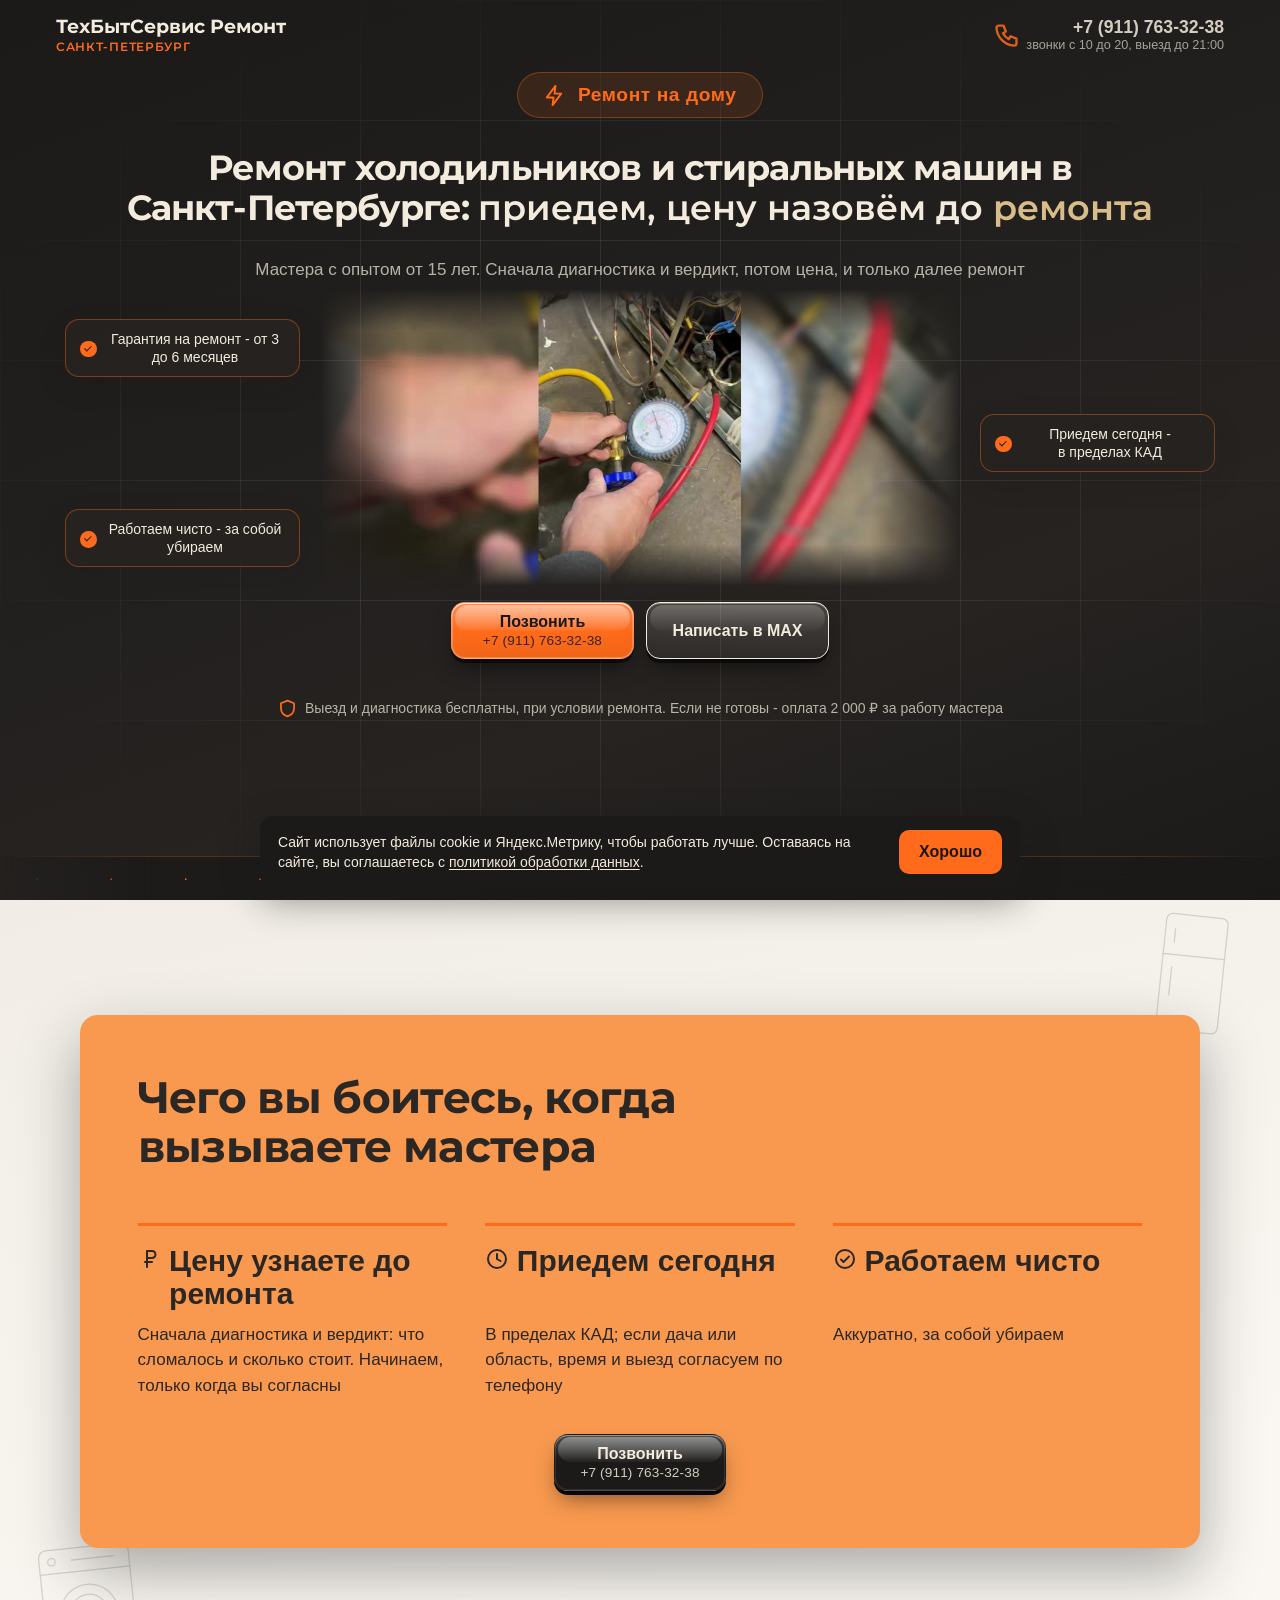
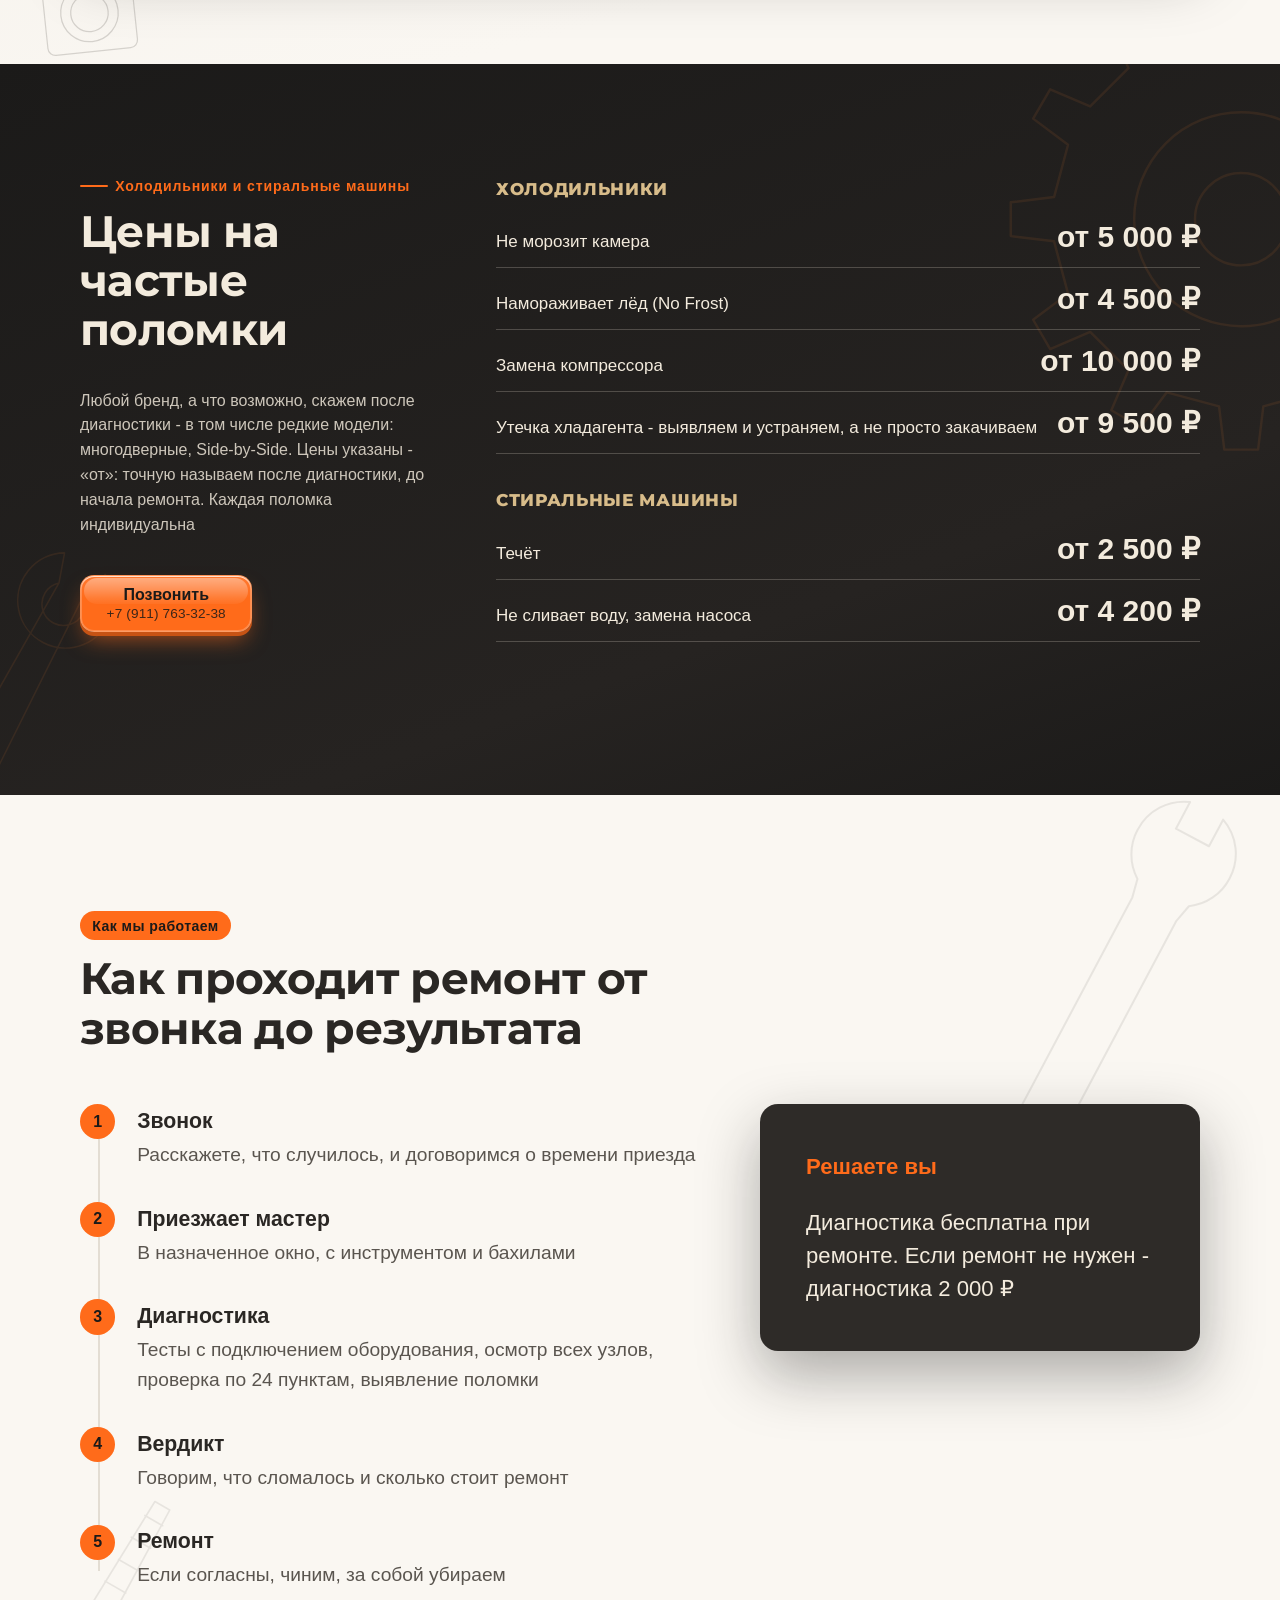
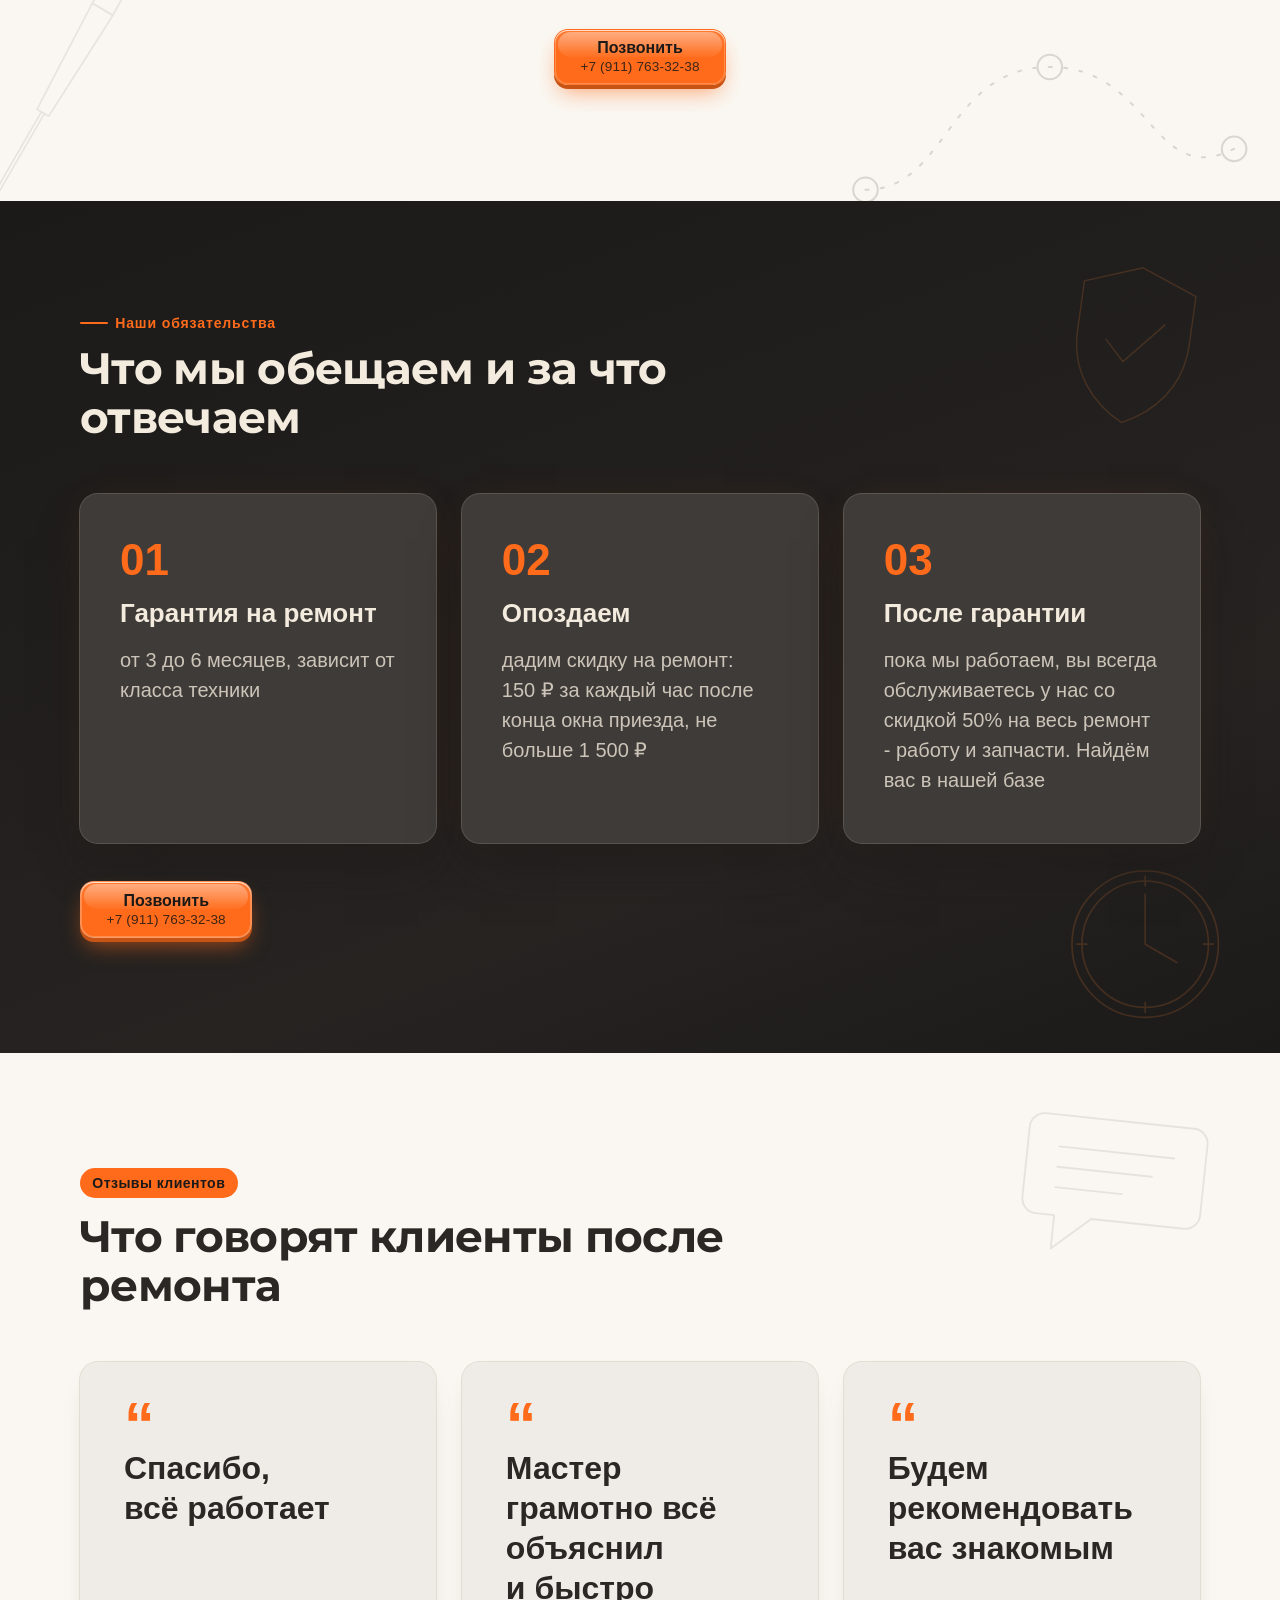
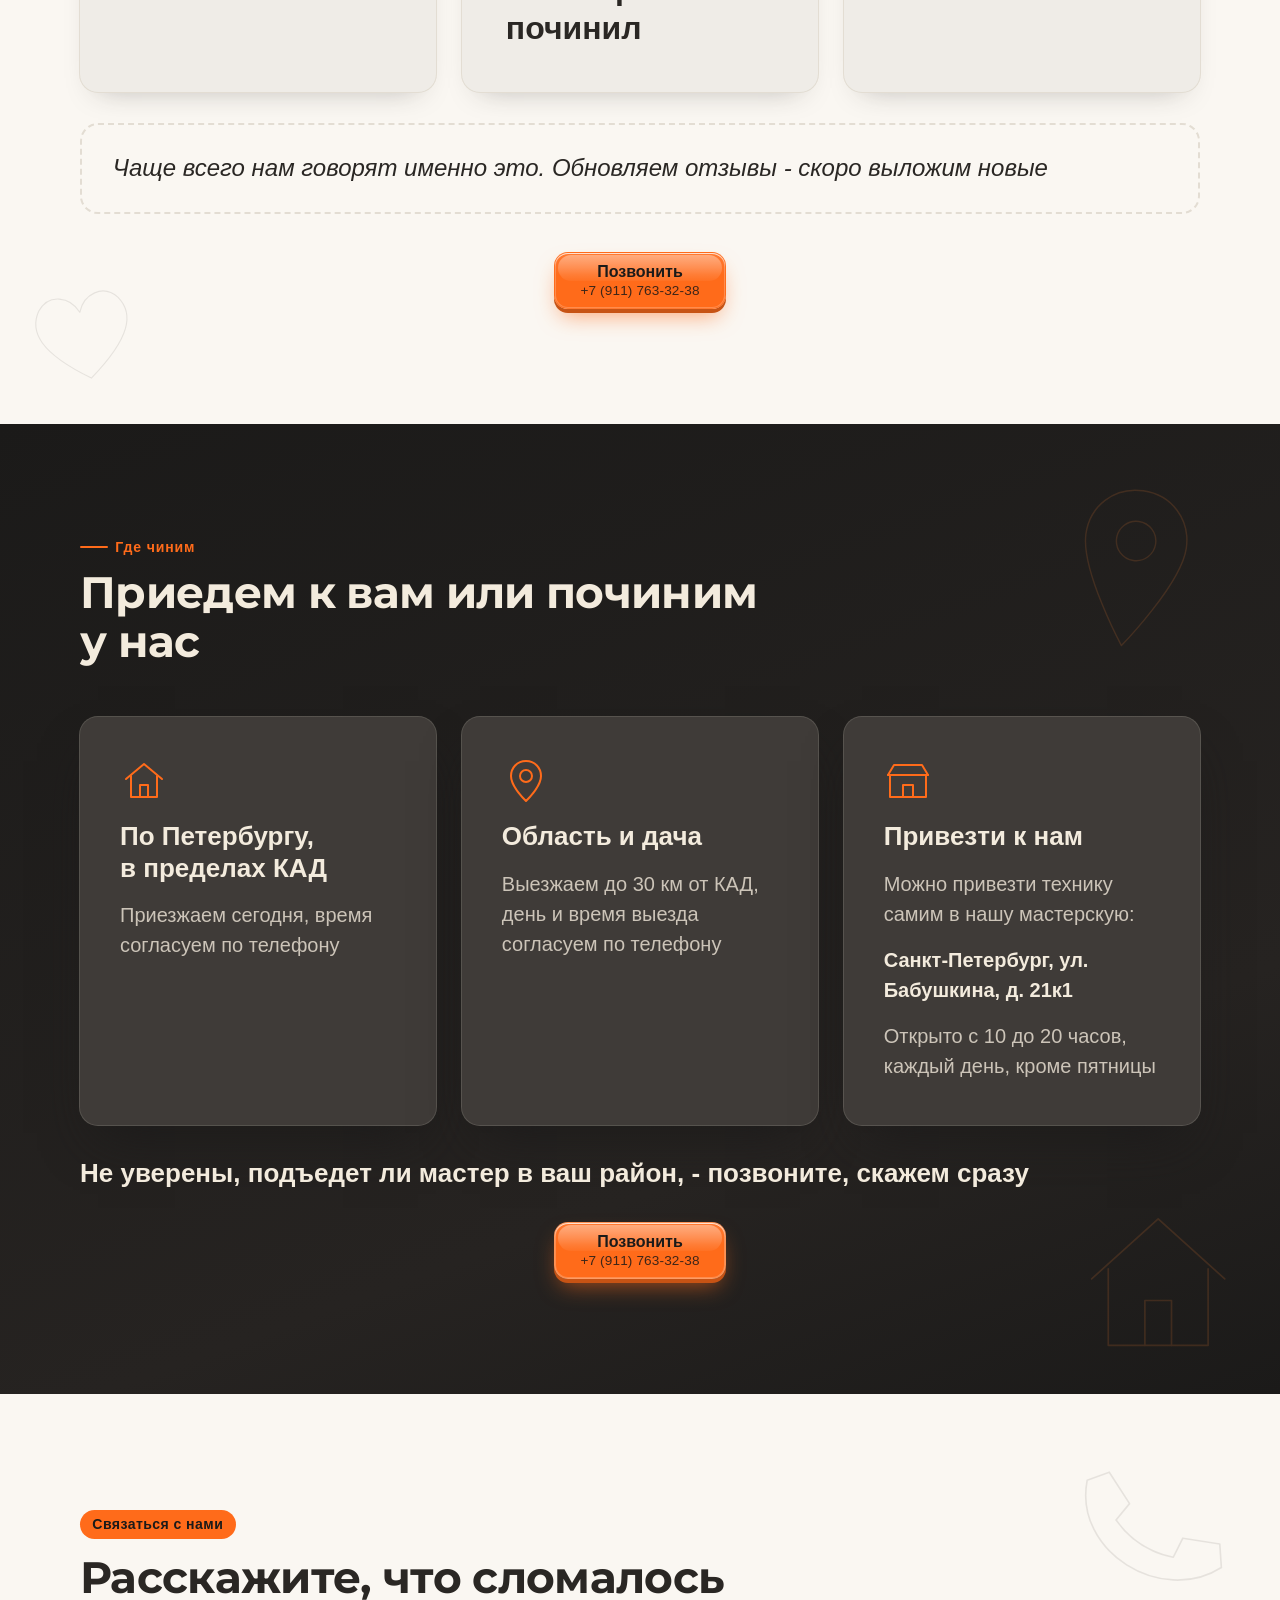
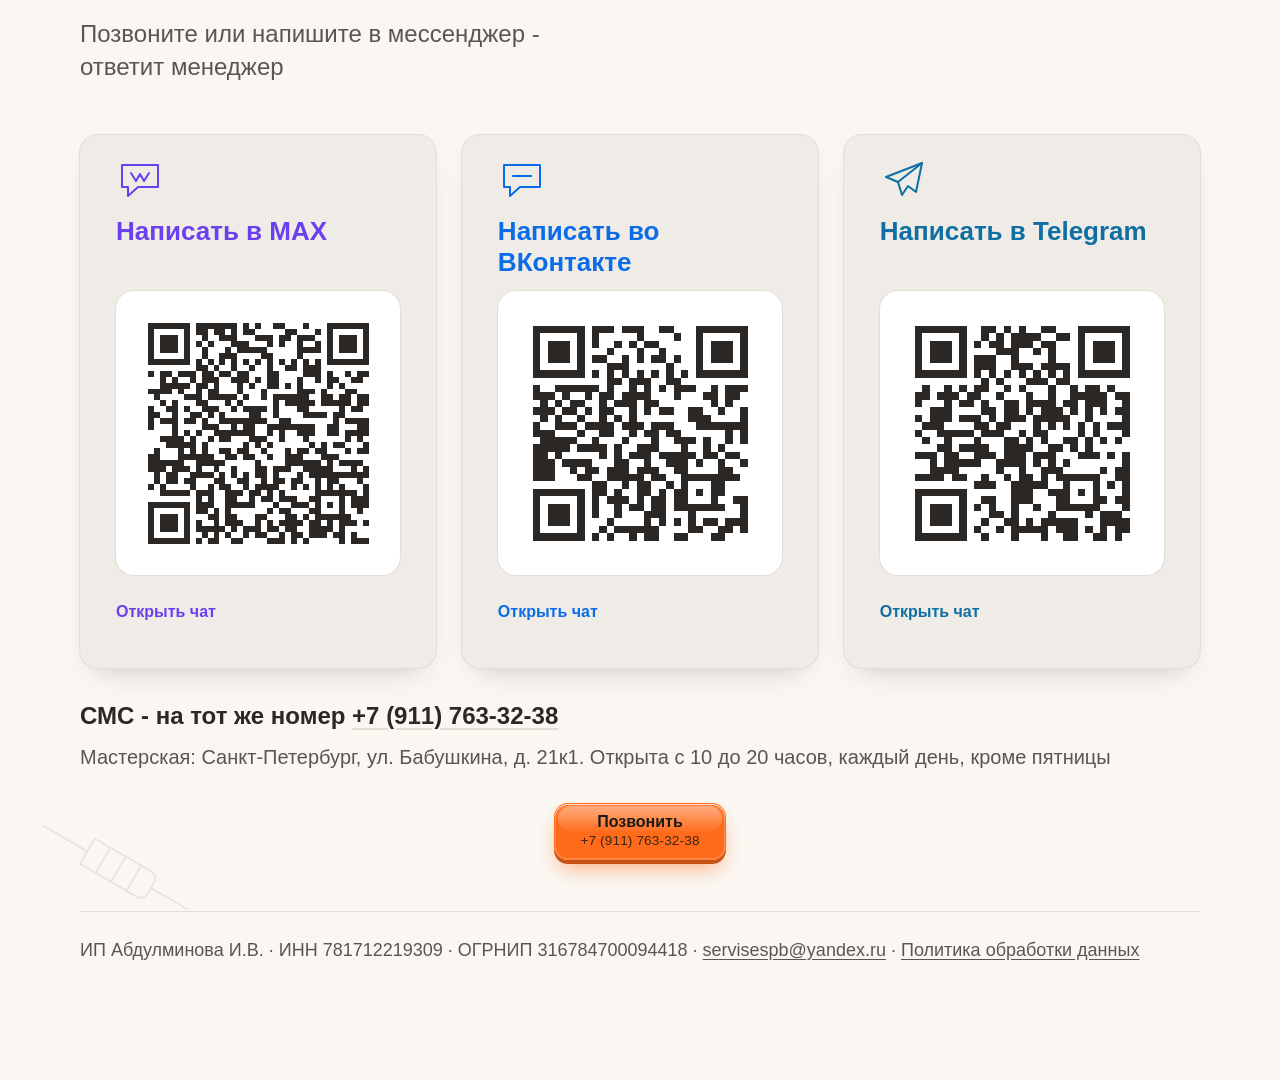
==== commit 6c89b18b: "Обновление 08.10 00:22 МСК" ====
--- a/index.html
+++ b/index.html
@@ -139,6 +139,11 @@
   #экран-1 h1 { font-size: clamp(30px, 2.7vw, 38px); max-width: none; margin-block: .35em .3em; line-height: 1.15; }
   #экран-1 .лид { margin-block: 0 .8em; }
   #экран-1 .первый-экран__доверие { margin-top: .5em; }
+  .лид-тел, .часы-телефон { display: none; }
+  #экран-1 .шапка__лиц svg { width: 1.6em; height: 1.6em; }
+  #экран-1 .первый-экран__доверие { margin-bottom: 1.6rem; }
+  #экран-1 .картинка--мокап .окно video { max-height: 33vh; }
+  #экран-1 .часы-шапка { display: block; font-size: .72em; font-weight: 500; text-align: right; opacity: .75; }
   #экран-1 .блок__внутри { padding-top: 0; gap: 1.2rem; }
   #экран-1 .кикер { margin-bottom: 0; }
   #экран-1 .кикер--пилюля { font-size: 1.2rem; padding: .55em 1.3em; gap: .6em; }
@@ -157,6 +162,14 @@
   #экран-1 .первый-экран__доверие { order: 4; }
 }
 @media (max-width: 899px) {
+  #экран-1 .первый-экран__доверие { display: block; }
+  #экран-1 .первый-экран__доверие svg { display: inline-block; vertical-align: -.2em; margin-right: .4em; }
+  #экран-1 .кикер { display: none; }
+  #экран-1 .первый-экран__доверие { margin-bottom: 2.8rem; }
+  #экран-1 .часы-шапка { display: none; }
+  .лид-комп { display: none; }
+  #экран-1 .первый-экран__действие .часы-телефон { display: block; text-align: center; font-size: var(--кегль-мелкий); opacity: .8; margin-top: 2px; }
+  #экран-1 .первый-экран__действие .кнопка--контур { border: 2px solid var(--цвет-акцент); }
   #экран-1 .шапка__город { display: none; }
   #экран-1 .первый-экран__текст { padding-top: 0; }
   #экран-1 .блок__внутри { padding-top: 0; margin-top: .7rem; }
@@ -165,7 +178,7 @@
   #экран-1 .первый-экран__текст > *, #экран-1 .лид { order: 1; }
   #экран-1 .окно { order: 2; }
   #экран-1 .первый-экран__действие { order: 3 !important; display: flex; flex-direction: column; gap: 8px; margin-top: 4px; }
-  #экран-1 .первый-экран__действие > :not(.кнопка--контур) { display: none; }
+  #экран-1 .первый-экран__действие > :not(.кнопка--контур):not(.часы-телефон) { display: none; }
   #экран-1 .плашки-плюсов { order: 4; }
   #экран-1 .первый-экран__действие .кнопка--контур { font-size: .9em; padding-block: .55em; min-height: 0; }
   .плашки-плюсов { display: grid; gap: 8px; margin-top: 12px; }
@@ -180,20 +193,20 @@
   <header class="шапка">
     <a class="шапка__лого" href="#" style="font-size:clamp(1.02em,.2em + 1.2vw,1.2em)">ТехБытСервис Ремонт<span class="шапка__город">Санкт-Петербург</span></a>
     <span class="шапка__лиц" style="font-size:clamp(.9em,.3em + 1.2vw,1.1em);font-weight:700;white-space:nowrap"><svg class="иконка" aria-hidden="true" xmlns="http://www.w3.org/2000/svg" viewBox="0 0 24 24" fill="none" stroke="currentColor" stroke-width="2" stroke-linecap="round" stroke-linejoin="round">
-  <path d="M12 3l7.5 3v5.5c0 4.6-3.2 8.2-7.5 9.5-4.3-1.3-7.5-4.9-7.5-9.5V6L12 3z"/>
-</svg><span><a class="полн" href="tel:+79117633238" style="color:inherit;text-decoration:none">+7 (911) 763-32-38</a></span></span>
+  <path d="M5 4h4l2 5-2.5 1.5a11 11 0 0 0 5 5L15 13l5 2v4a2 2 0 0 1-2 2A16 16 0 0 1 3 6a2 2 0 0 1 2-2z"/>
+</svg><span><a class="полн" href="tel:+79117633238" style="color:inherit;text-decoration:none">+7 (911) 763-32-38</a><small class="часы-шапка">звонки с 10 до 20, выезд до 21:00</small></span></span>
   </header>
   <div class="блок__внутри">
     <div class="первый-экран__текст">
       <p class="кикер кикер--пилюля"><svg class="иконка" aria-hidden="true" xmlns="http://www.w3.org/2000/svg" viewBox="0 0 24 24" fill="none" stroke="currentColor" stroke-width="2" stroke-linecap="round" stroke-linejoin="round">
   <path d="M13 2L4 14h7l-1 8 9-12h-7z"/>
-</svg>Ремонт на дому в Санкт-Петербурге</p>
-      <h1>Ремонт холодильников и стиральных машин<span class="делитель">:</span> <span class="хвост">приедем, цену назовём до <em class="акцент">ремонта</em></span></h1>
-      <p class="лид">Мастера с опытом от 15 лет. Сначала диагностика и вердикт, потом цена, и только далее ремонт</p>
-      <div class="первый-экран__действие"><a class="кнопка кнопка--главная" href="tel:+79117633238">Позвонить</a> <a class="кнопка кнопка--контур" href="https://max.ru/u/f9LHodD0cOJJPJ8IqPOXEAMJ0qZlJnx8I4CjfVxno8m__e93hCTnIAPFoxU" target="_blank" rel="noopener">Написать в MAX</a></div>
+</svg>Ремонт на дому</p>
+      <h1>Ремонт холодильников и стиральных машин в <span style="white-space:nowrap">Санкт-Петербурге</span><span class="делитель">:</span> <span class="хвост">приедем, цену назовём до <em class="акцент">ремонта</em></span></h1>
+      <p class="лид">Мастера с опытом от 15 лет. <span class="лид-комп">Сначала диагностика и вердикт, потом цена, и только далее ремонт</span><span class="лид-тел">Сначала диагностика, потом цена, и ремонт</span></p>
+      <div class="первый-экран__действие"><a class="кнопка кнопка--главная" href="tel:+79117633238">Позвонить</a> <a class="кнопка кнопка--контур" href="https://max.ru/u/f9LHodD0cOJJPJ8IqPOXEAMJ0qZlJnx8I4CjfVxno8m__e93hCTnIAPFoxU" target="_blank" rel="noopener">Написать в MAX</a><span class="часы-телефон">Звонки с 10 до 20, выезд до 21:00</span></div>
       <p class="мелкий первый-экран__доверие"><svg class="иконка" aria-hidden="true" xmlns="http://www.w3.org/2000/svg" viewBox="0 0 24 24" fill="none" stroke="currentColor" stroke-width="2" stroke-linecap="round" stroke-linejoin="round">
   <path d="M12 3l7.5 3v5.5c0 4.6-3.2 8.2-7.5 9.5-4.3-1.3-7.5-4.9-7.5-9.5V6L12 3z"/>
-</svg> Диагностика бесплатна при ремонте. Если ремонт не нужен - диагностика 2 000 ₽</p>
+</svg> Выезд и диагностика бесплатны, при условии ремонта. Если не готовы - оплата 2 000 ₽ за работу мастера</p>
     </div>
     <figure class="картинка картинка--мокап первый-экран__картинка">
       <div class="окно">
@@ -504,7 +517,16 @@
     try { window.localStorage.setItem(КЛЮЧ, "1"); } catch (е) {  }
     плашка.remove();
   });
-  document.body.appendChild(плашка);
+
+  var первый = document.getElementById("экран-1");
+  var порог = function () { return первый ? первый.offsetHeight * 0.8 : 0; };
+  var показать = function () {
+    window.removeEventListener("scroll", проверить);
+    document.body.appendChild(плашка);
+  };
+  var проверить = function () { if (window.scrollY > порог()) { показать(); } };
+  if (!первый || window.scrollY > порог()) { показать(); }
+  else { window.addEventListener("scroll", проверить, { passive: true }); }
 })();
 </script>
 <script>
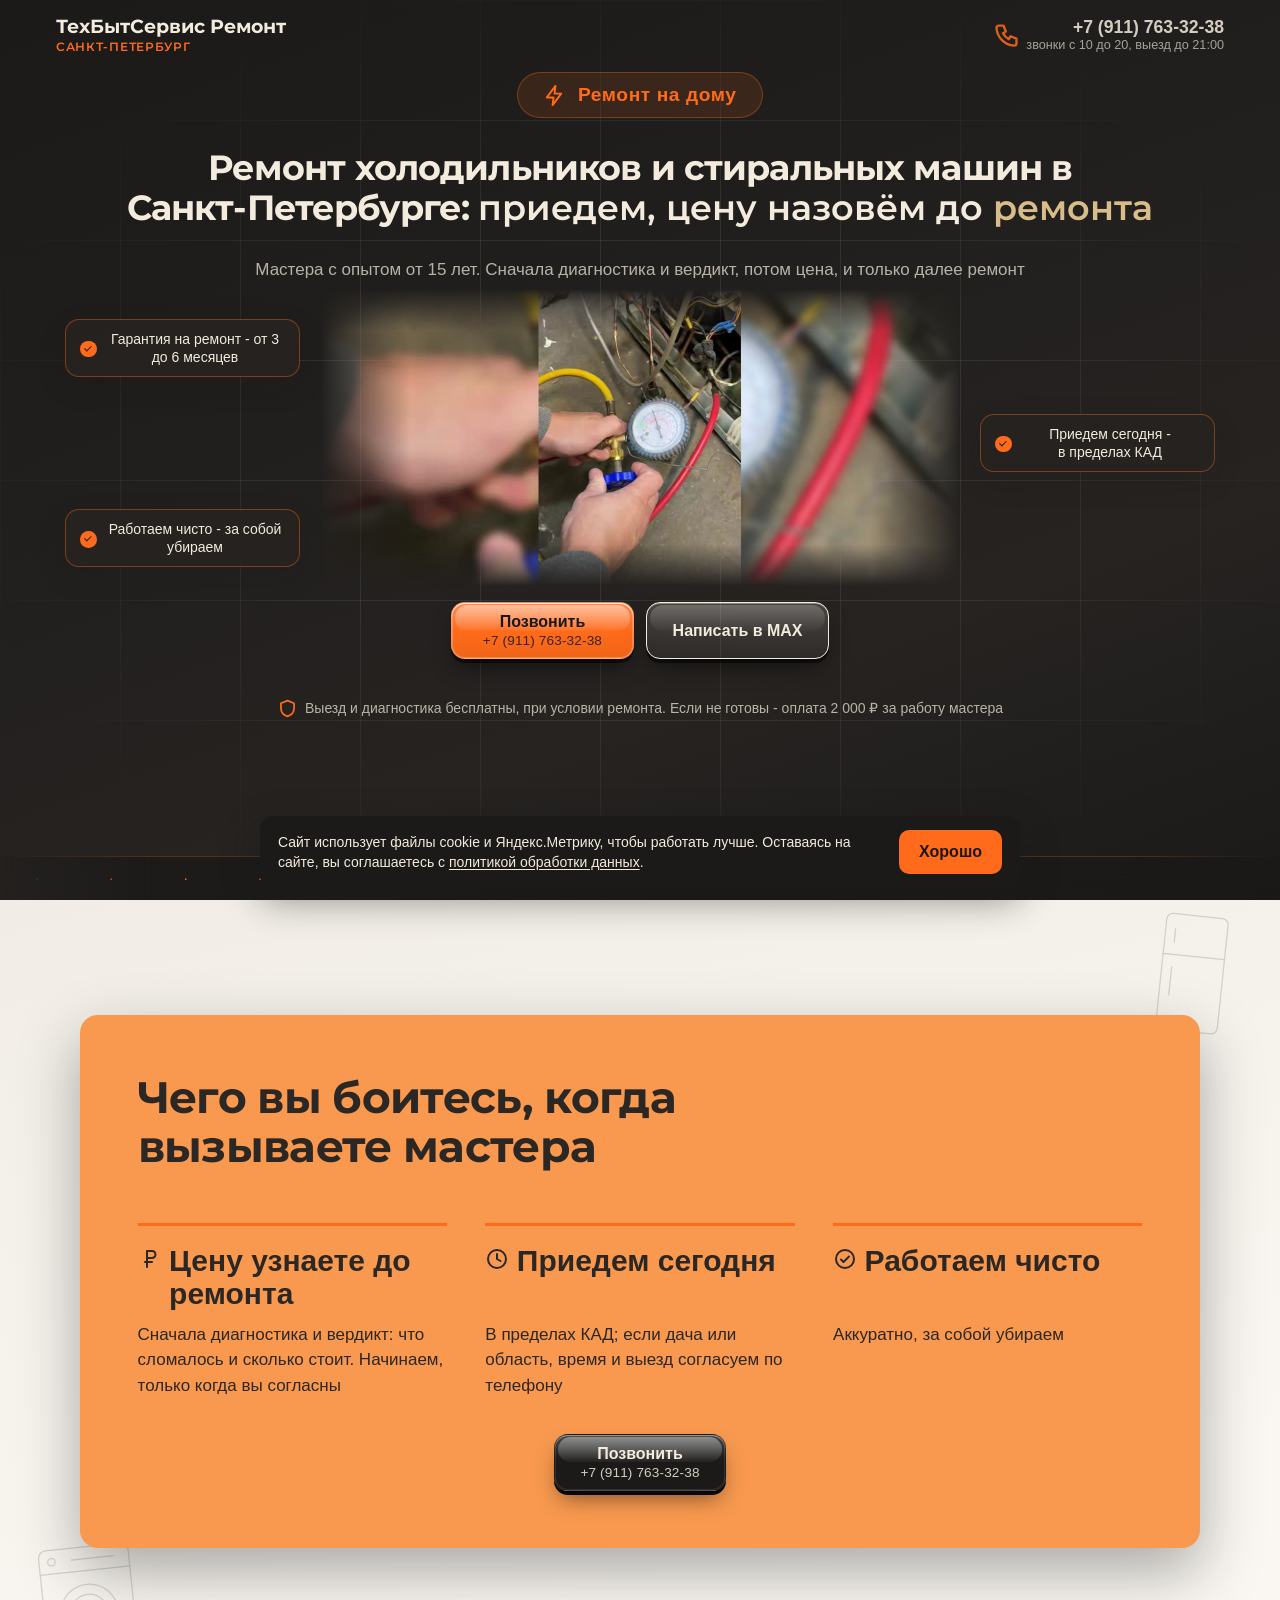
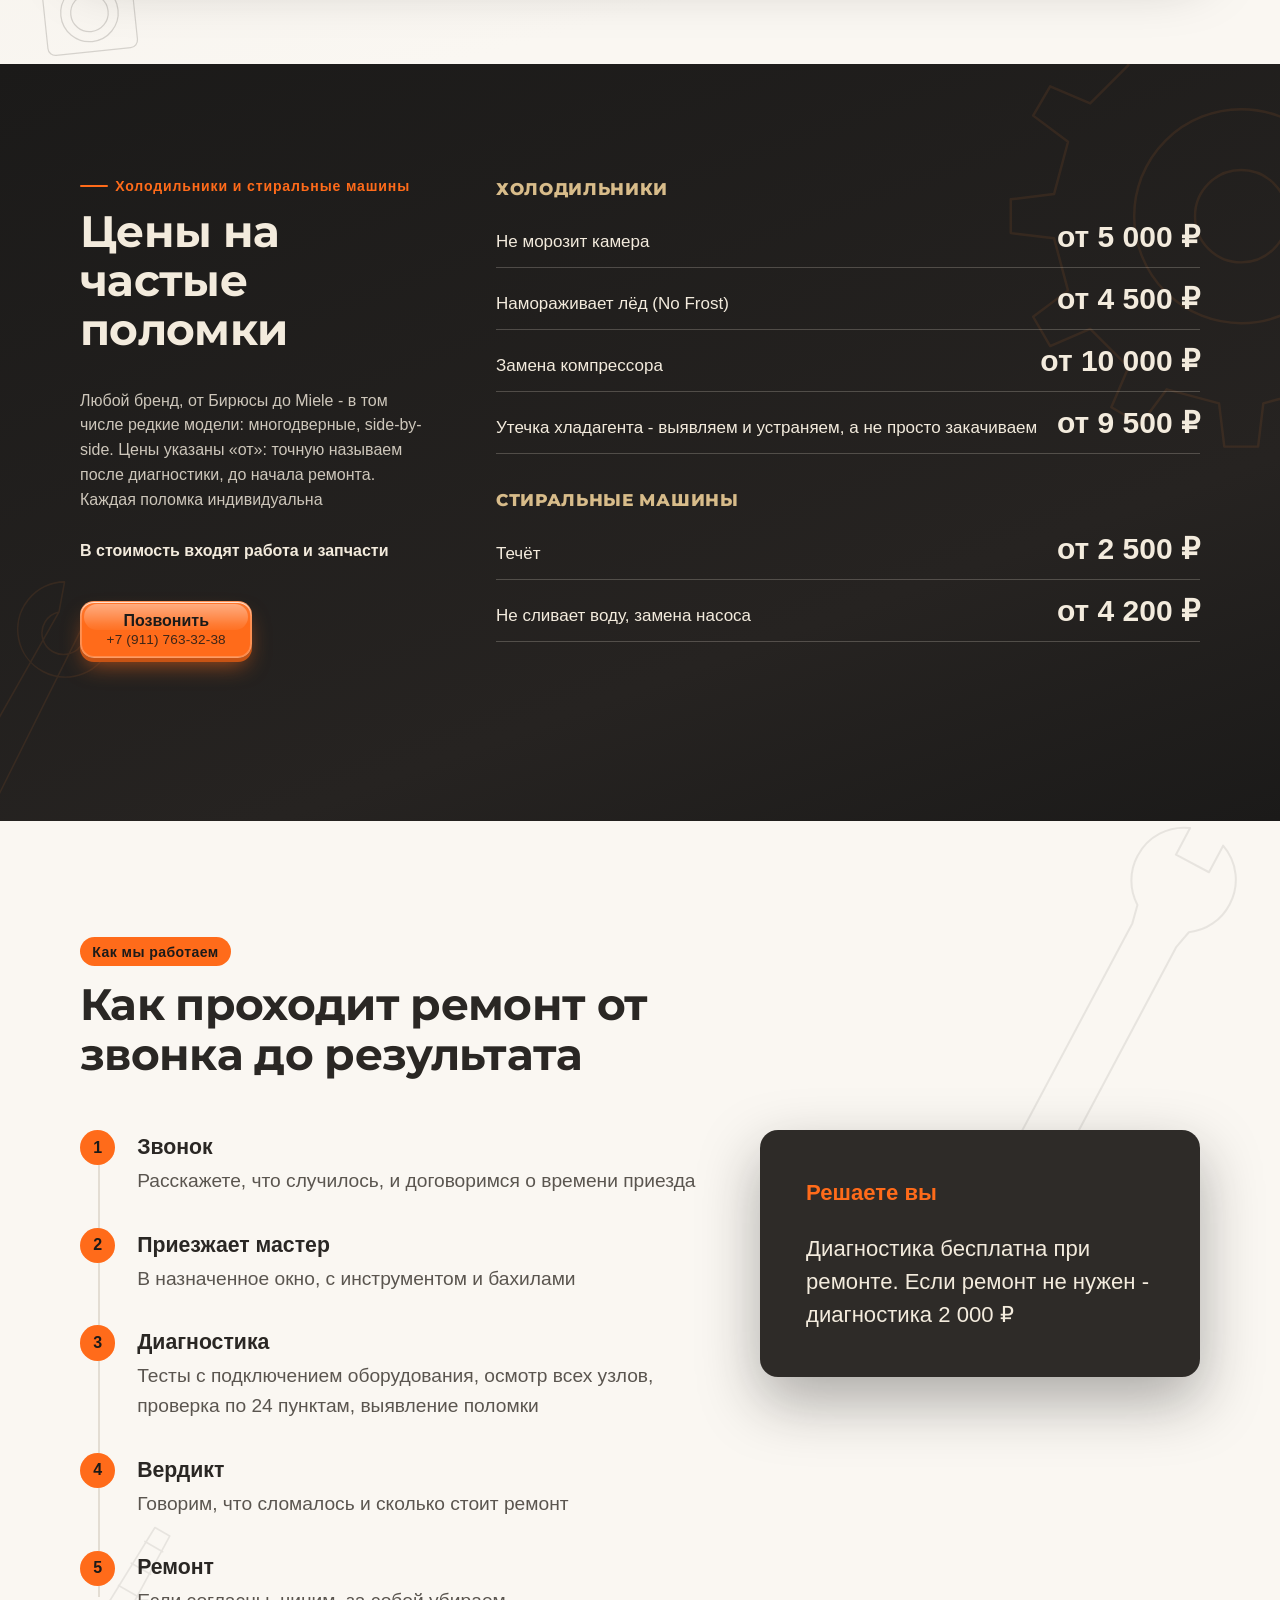
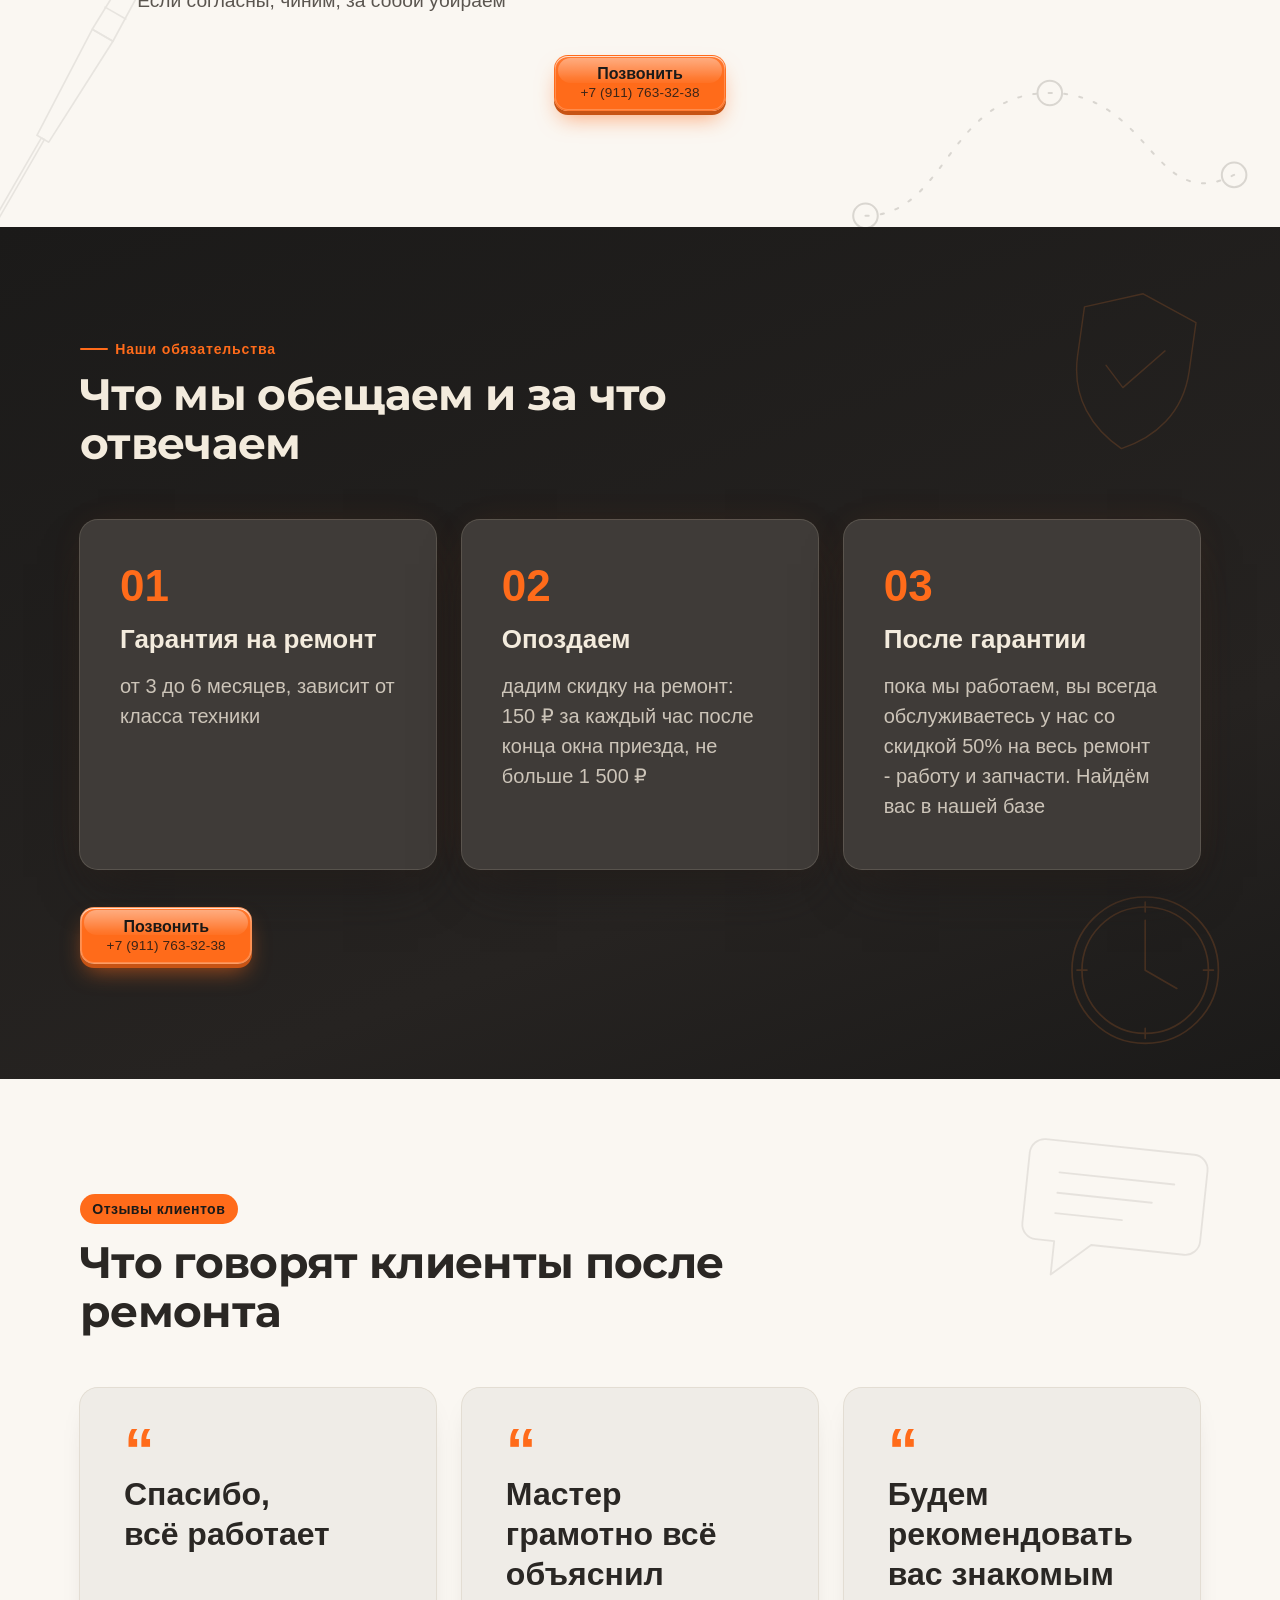
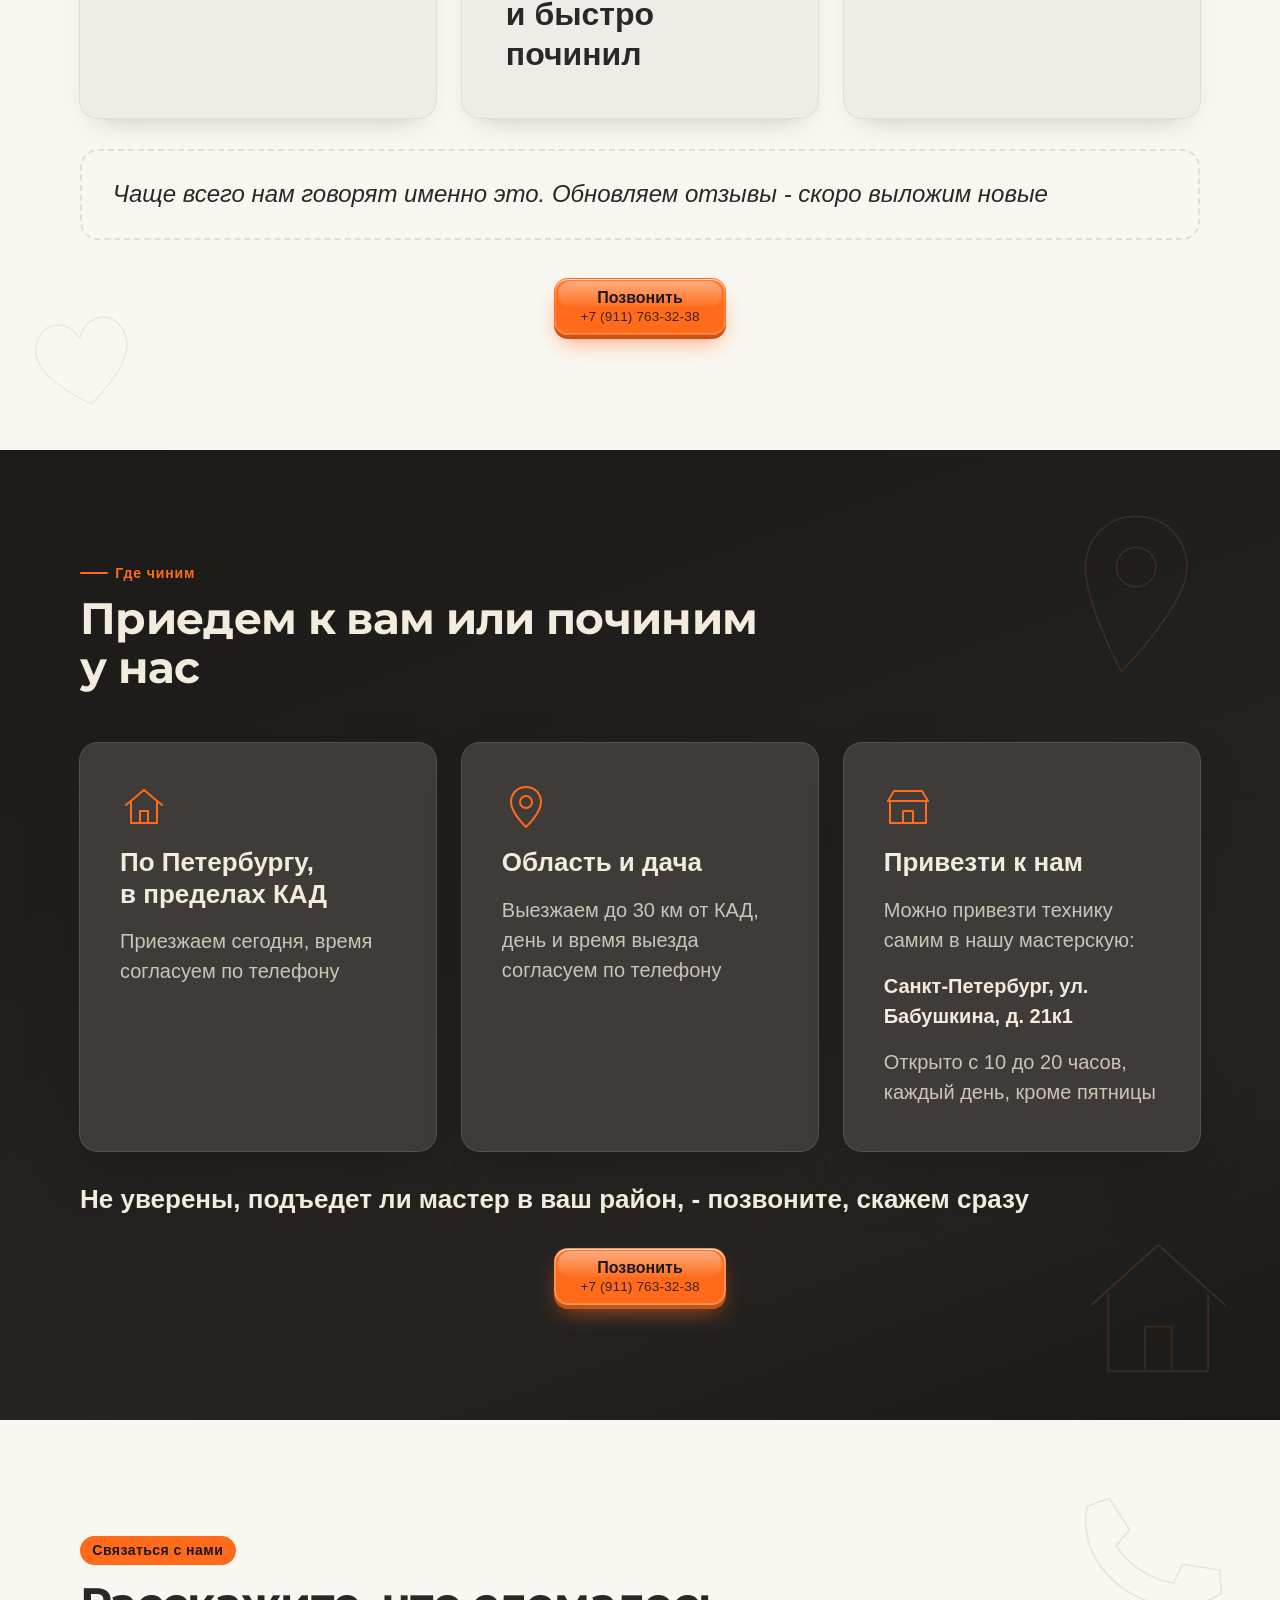
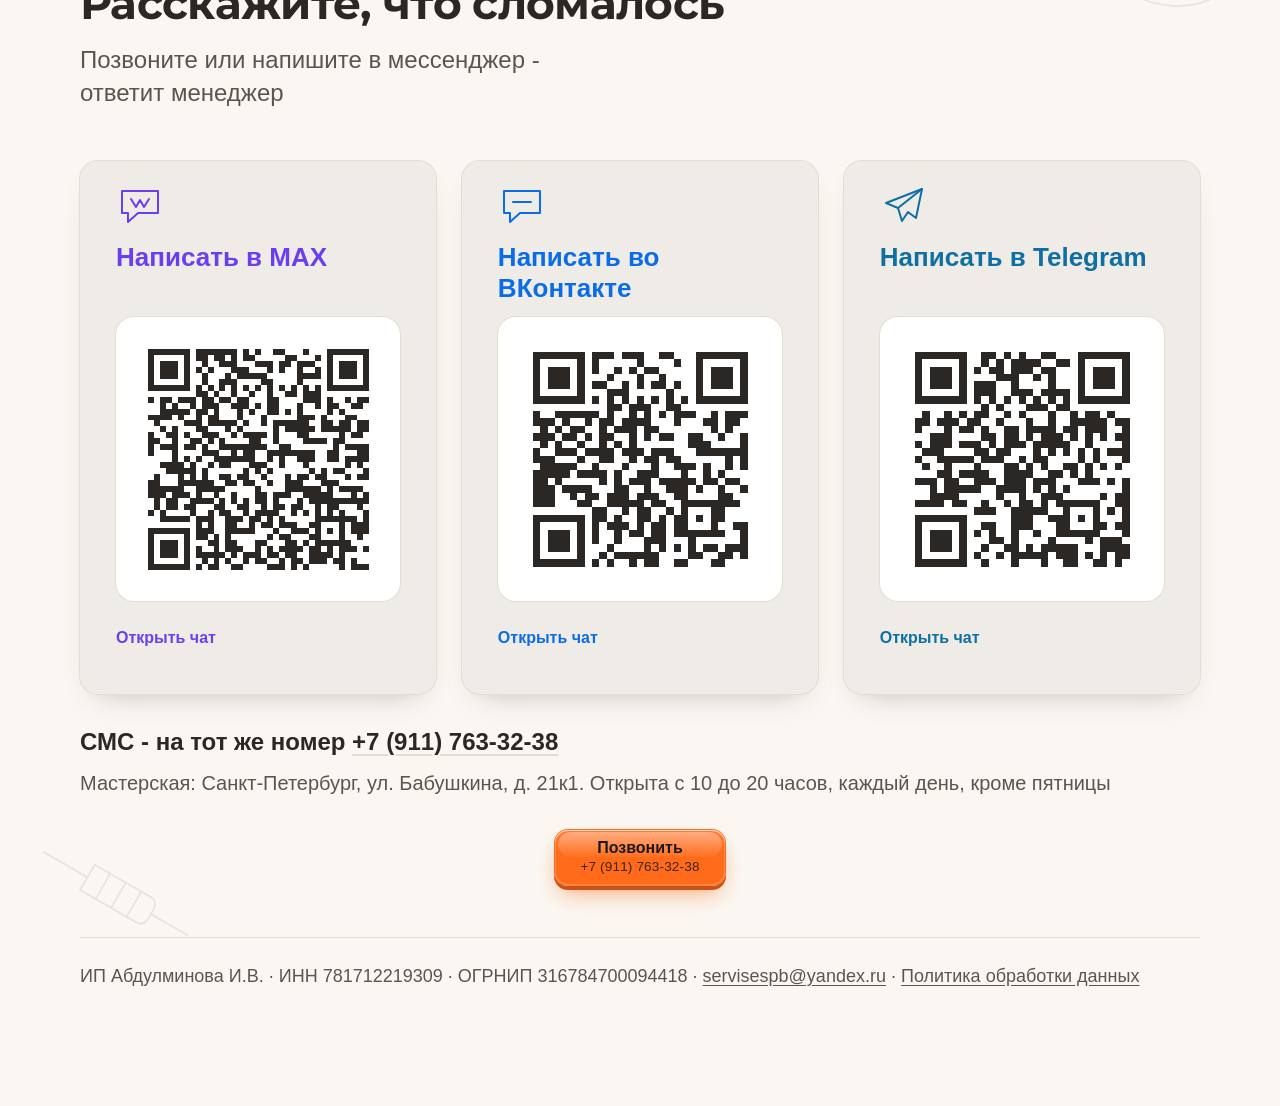
==== commit f716acdd: "Обновление 08.10 00:35 МСК" ====
--- a/index.html
+++ b/index.html
@@ -254,7 +254,8 @@
       <div class="секция__шапка шапка-ц">
         <p class="кикер">Холодильники и стиральные машины</p>
         <h2>Цены на частые поломки</h2>
-        <p class="пояснение">Любой бренд, а что возможно, скажем после диагностики - в том числе редкие модели: многодверные, Side-by-Side. Цены указаны - «от»: точную называем после диагностики, до начала ремонта. Каждая поломка индивидуальна</p>
+        <p class="пояснение">Любой бренд, от Бирюсы до Miele - в том числе редкие модели: многодверные, side-by-side. Цены указаны «от»: точную называем после диагностики, до начала ремонта. Каждая поломка индивидуальна</p>
+        <p class="пояснение пояснение--входит">В стоимость входят работа и запчасти</p>
         <div class="действие-секции"><a class="кнопка кнопка--главная" href="tel:+79117633238">Позвонить</a></div>
       </div>
       <div class="группы">
--- a/style.css
+++ b/style.css
@@ -1821,6 +1821,7 @@
   #экран-03 .разворот { display: grid; grid-template-columns: minmax(0, 4fr) minmax(0, 8fr); gap: clamp(28px, 5vw, 72px); align-items: start; }
   #экран-03 .шапка-ц h2 { margin: 0; }
   #экран-03 .пояснение { margin: 20px 0 0; font-size: var(--кегль-текст); line-height: 1.55; color: var(--цвет-тёмный-текст); opacity: .82; }
+  #экран-03 .пояснение--входит { margin-top: 12px; font-weight: 700; opacity: 1; }
   #экран-03 .действие-секции { margin-top: 24px; }
   @media (max-width: 899px) { #экран-03 .действие-секции { display: none; } }
   #экран-03 .группа + .группа { margin-top: clamp(24px, 3vw, 36px); }
@@ -1830,7 +1831,13 @@
   #экран-03 .строка span { font-size: var(--кегль-лид); font-weight: 500; line-height: 1.3; color: var(--цвет-тёмный-текст); }
   #экран-03 .строка b { flex: none; font-size: var(--кегль-цифра); font-weight: 800; line-height: 1.1; color: var(--цвет-тёмный-текст); white-space: nowrap; }
   @media (max-width: 899px) {
-    #экран-03 .разворот { grid-template-columns: 1fr; gap: 24px; }
+    #экран-03 .разворот { grid-template-columns: 1fr; gap: 0; }
+    #экран-03 .шапка-ц { margin-bottom: 0; padding-bottom: 0; }
+    #экран-03 .шапка-ц { gap: 0; }
+    #экран-03 .пояснение--входит { margin-top: 2px; }
+    #экран-03 .группы { margin-top: 30px; }
+    #экран-03 .шапка-ц h2 { margin-top: 14px; }
+    #экран-03 .шапка-ц .пояснение:not(.пояснение--входит) { margin-top: 16px; }
     #экран-03 .группа h3 { font-size: calc(var(--кегль-лид) * .85); }
     #экран-03 .строка { flex-direction: column; align-items: flex-start; gap: 2px; padding: 10px 0; }
     #экран-03 .строка span { font-size: calc(var(--кегль-лид) * .88); }
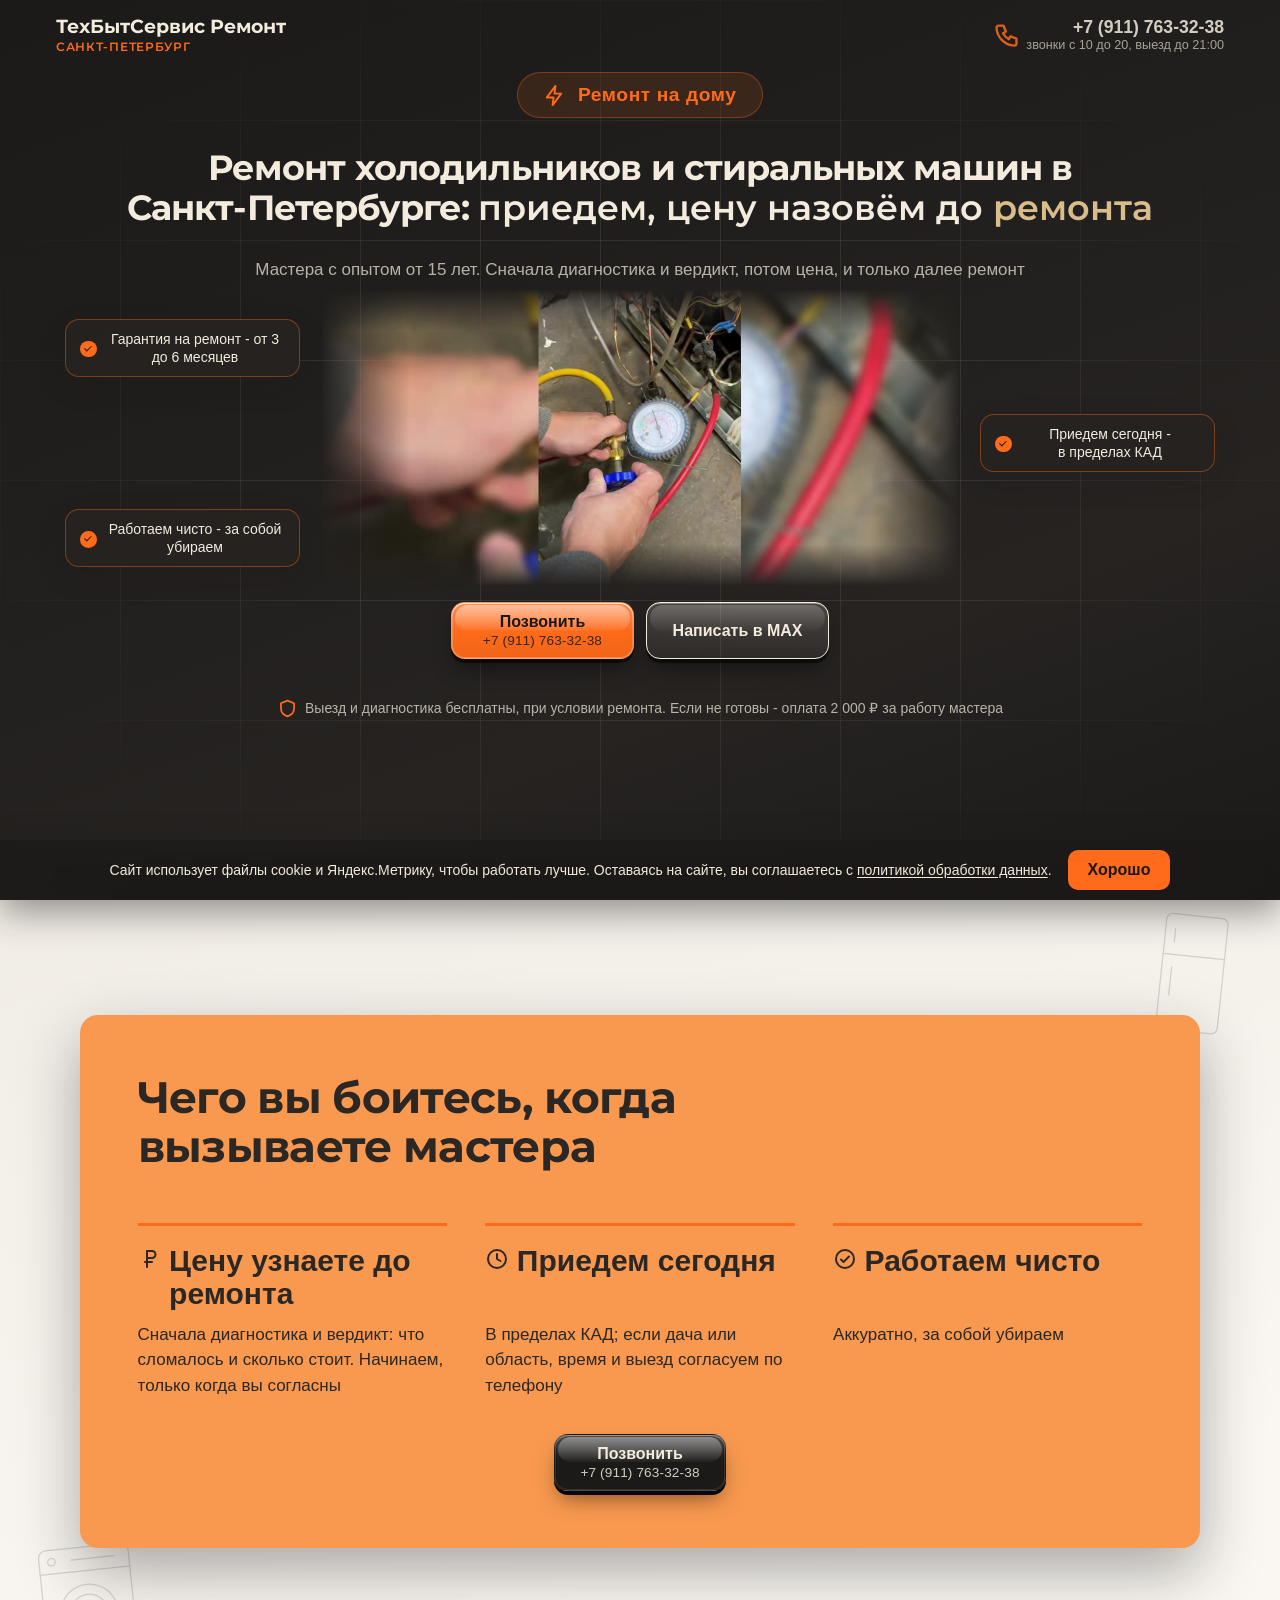
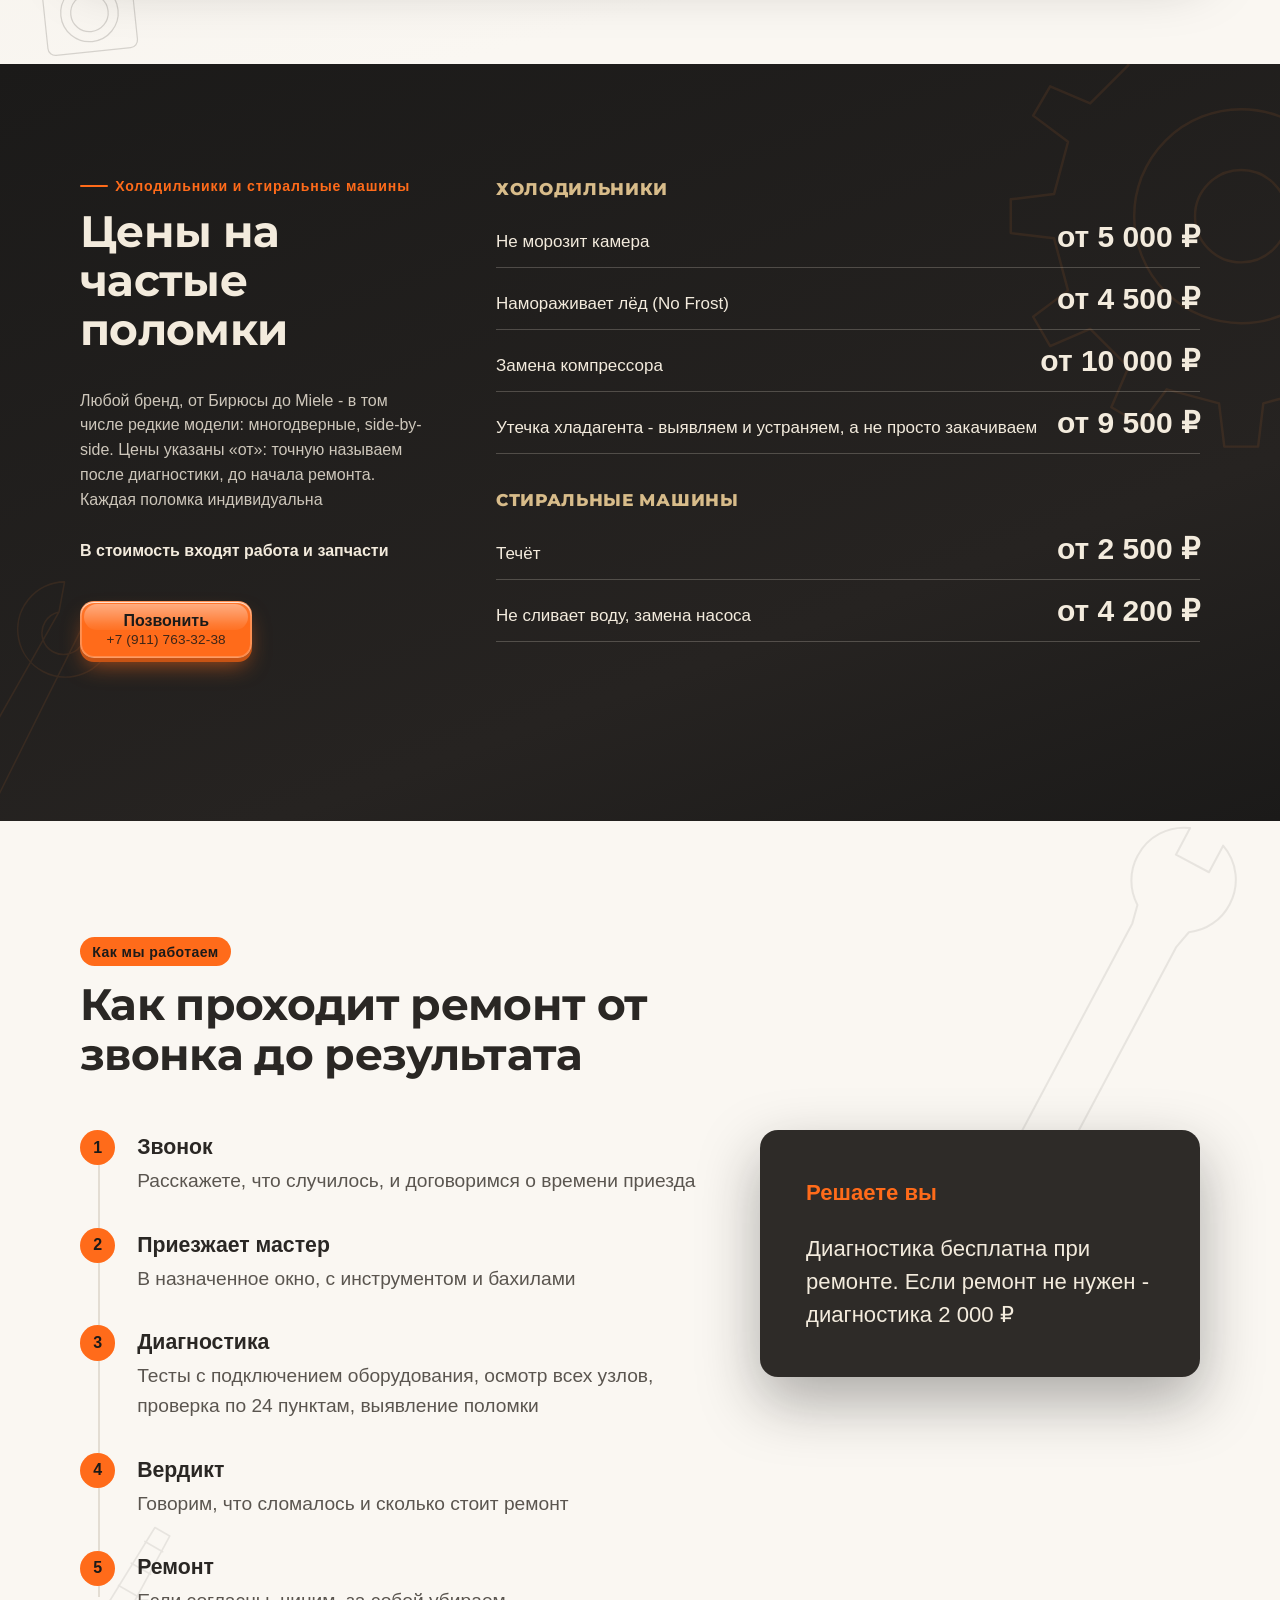
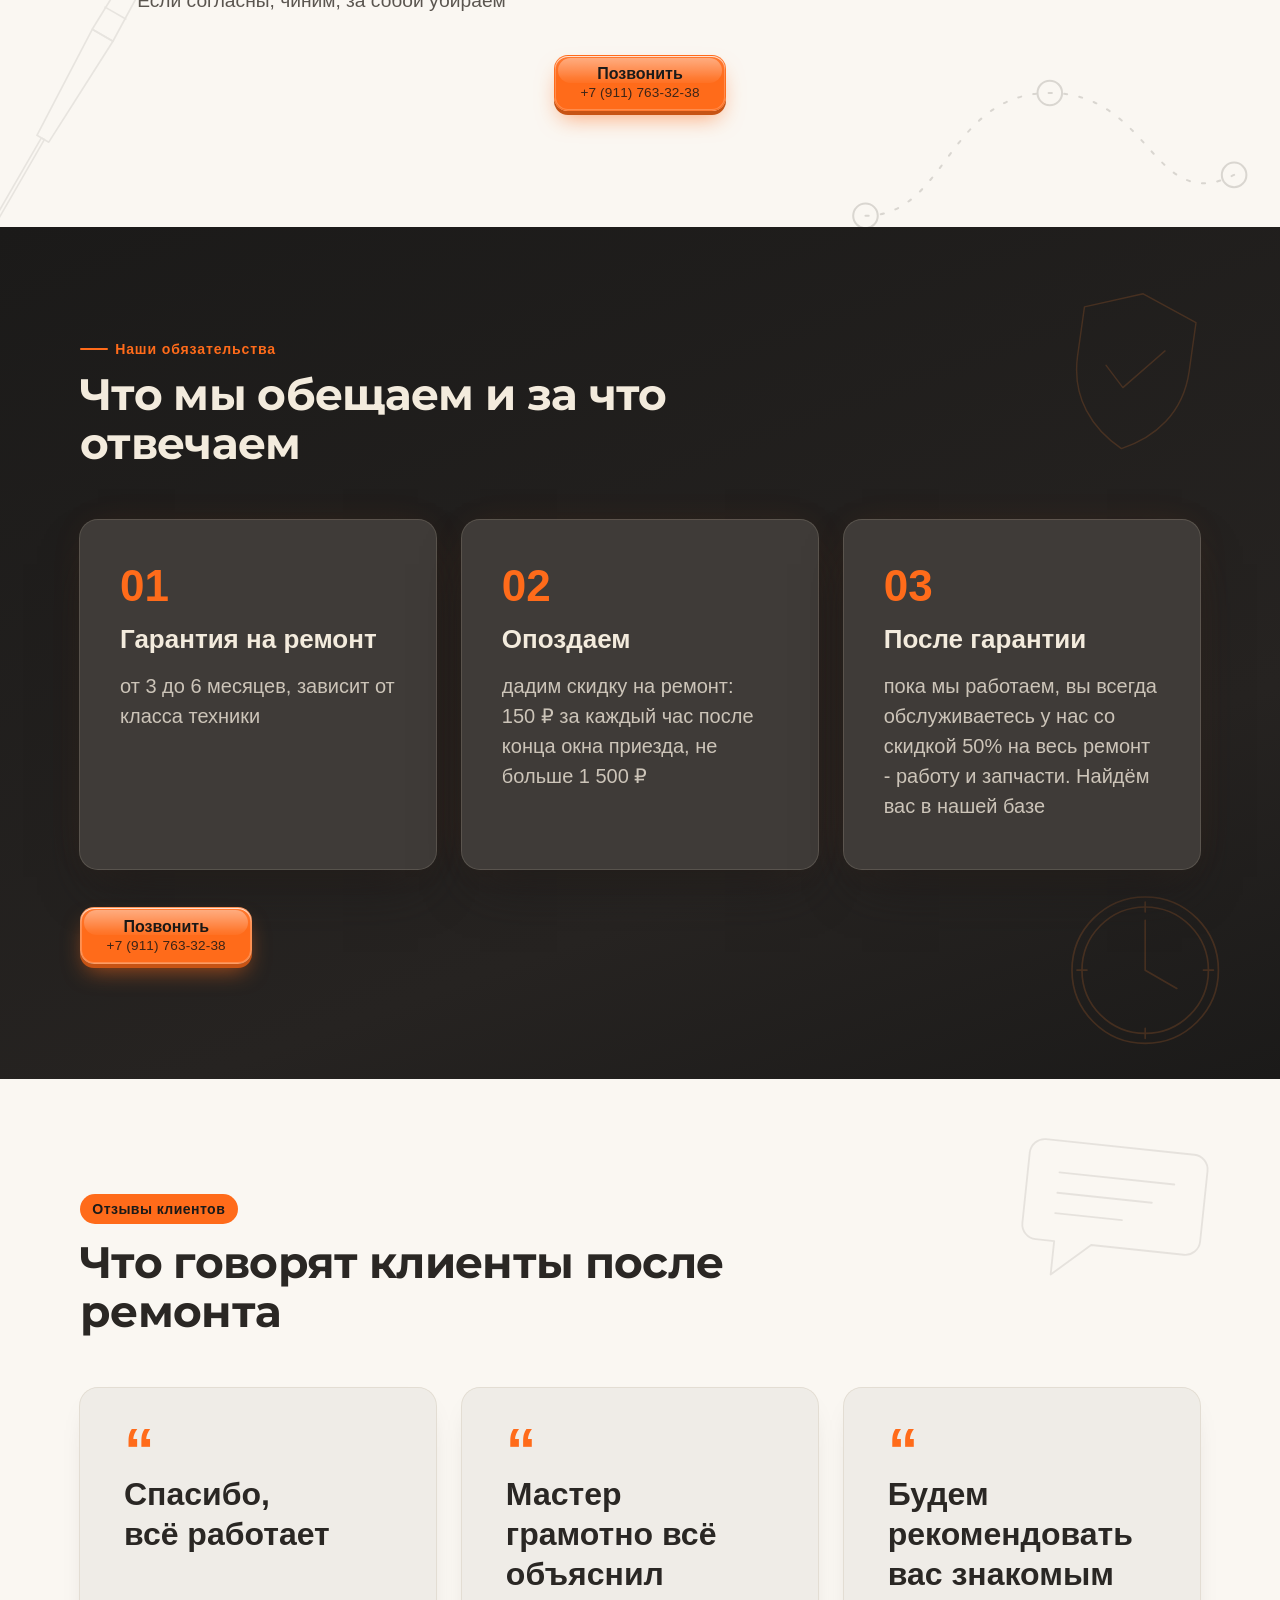
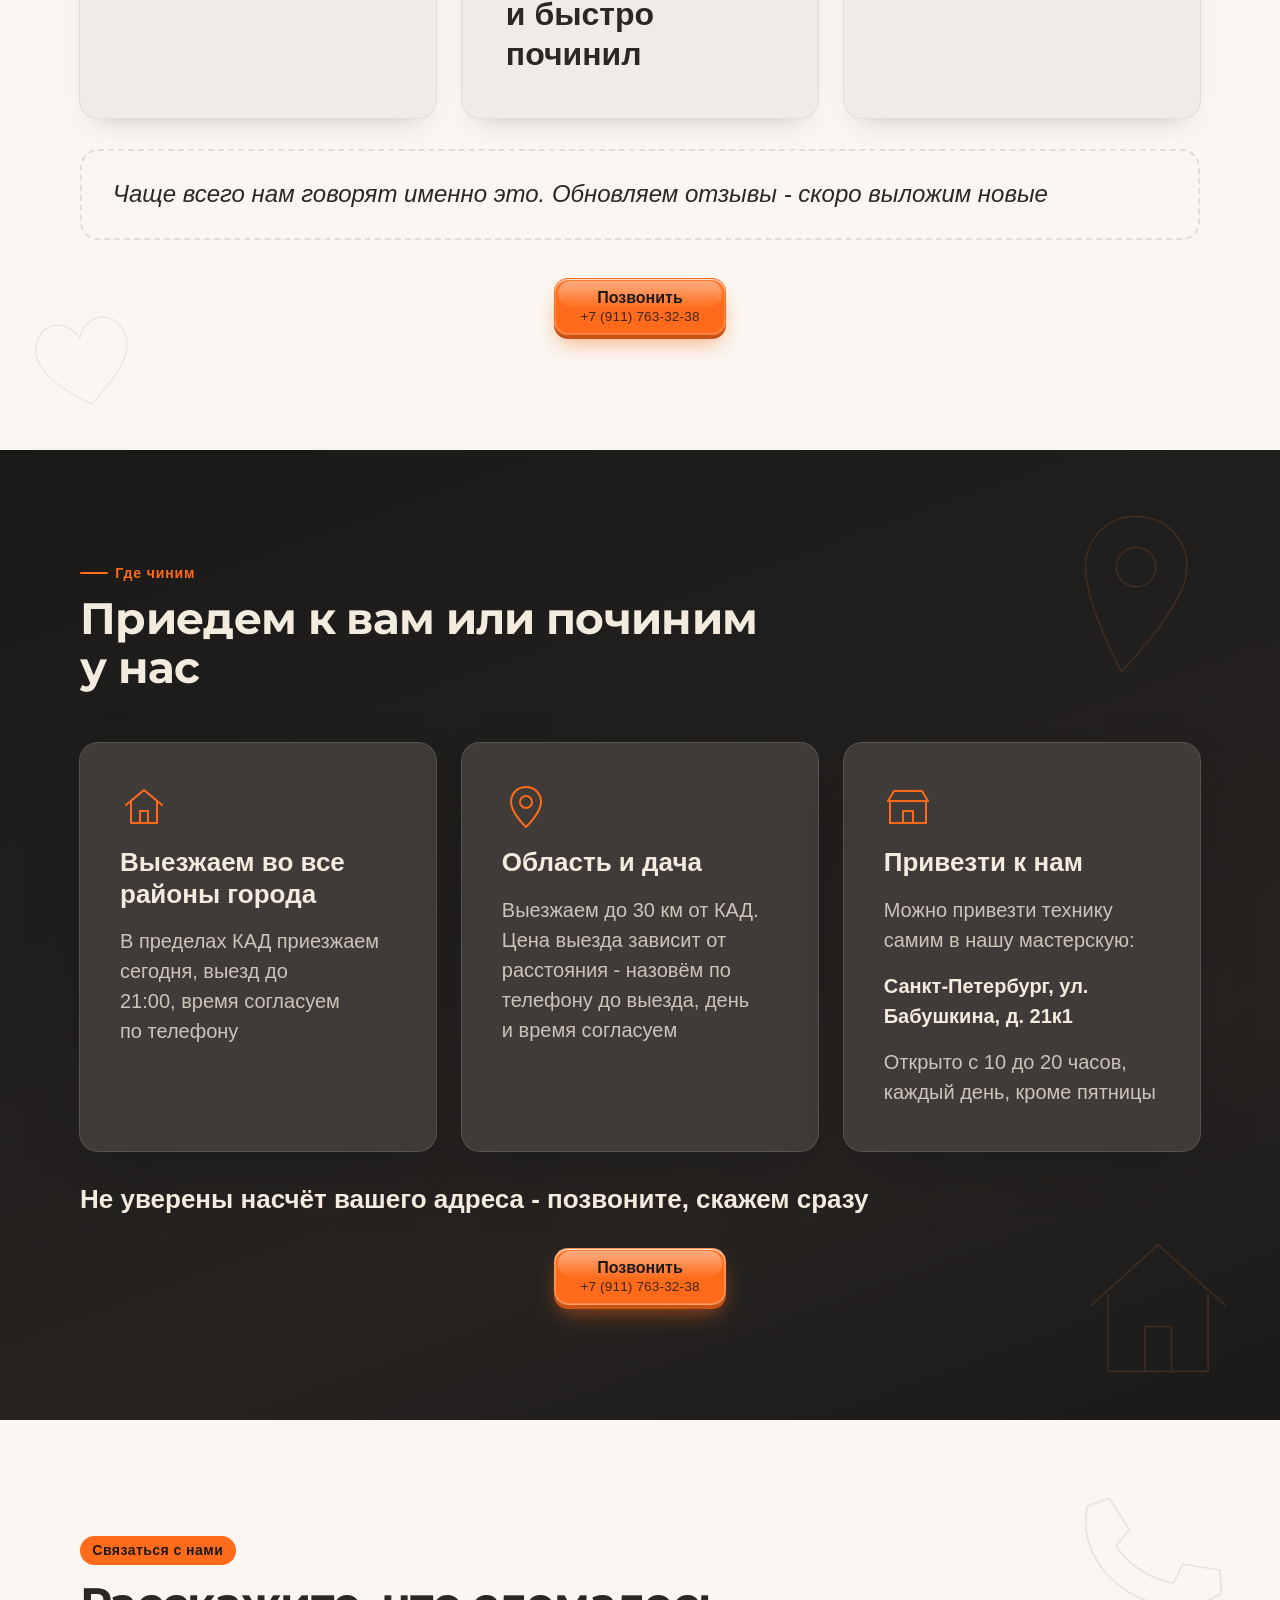
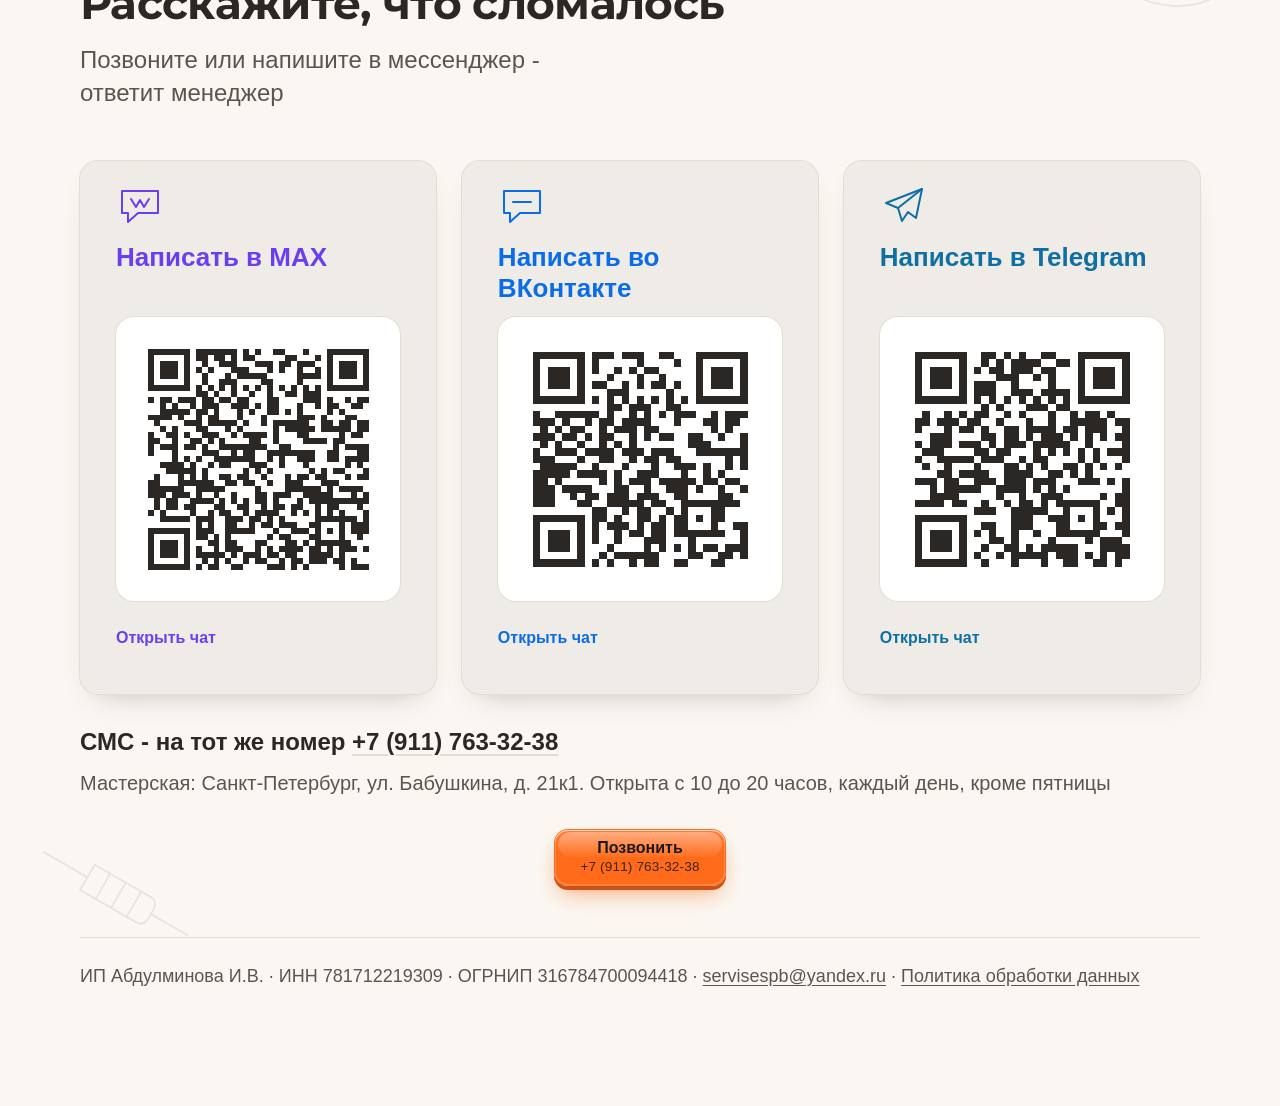
==== commit 7b08d2e5: "Обновление 08.10 00:40 МСК" ====
--- a/index.html
+++ b/index.html
@@ -348,13 +348,13 @@
     <ul class="места">
       <li class="место">
         <svg class="значок" viewBox="0 0 48 48" aria-hidden="true" focusable="false"><path d="M6 22 L24 7 L42 22"/><path d="M11 19 V40 H37 V19"/><path d="M20 40 V28 H28 V40"/></svg>
-        <b>По Петербургу, в пределах КАД</b>
-        <p>Приезжаем сегодня, время согласуем по телефону</p>
+        <b>Выезжаем во все районы города</b>
+        <p>В пределах КАД приезжаем сегодня, выезд до 21:00, время согласуем по телефону</p>
       </li>
       <li class="место">
         <svg class="значок" viewBox="0 0 48 48" aria-hidden="true" focusable="false"><path d="M24 4 C15 4 9 11 9 19 C9 30 24 44 24 44 C24 44 39 30 39 19 C39 11 33 4 24 4 Z"/><circle cx="24" cy="19" r="6"/></svg>
         <b>Область и дача</b>
-        <p>Выезжаем до 30 км от КАД, день и время выезда согласуем по телефону</p>
+        <p>Выезжаем до 30 км от КАД. Цена выезда зависит от расстояния - назовём по телефону до выезда, день и время согласуем</p>
       </li>
       <li class="место">
         <svg class="значок" viewBox="0 0 48 48" aria-hidden="true" focusable="false"><path d="M4 18 L10 8 H38 L44 18"/><path d="M6 18 V40 H42 V18"/><path d="M4 18 H44"/><path d="M19 40 V28 H29 V40"/></svg>
@@ -364,7 +364,7 @@
         <p>Открыто с 10 до 20 часов, каждый день, кроме пятницы</p>
       </li>
     </ul>
-    <p class="не-уверены">Не уверены, подъедет ли мастер в ваш район, - позвоните, скажем сразу</p>
+    <p class="не-уверены">Не уверены насчёт вашего адреса - позвоните, скажем сразу</p>
     <div class="действие-секции"><a class="кнопка кнопка--главная" href="tel:+79117633238">Позвонить</a></div>
   </div>
 </section>
--- a/style.css
+++ b/style.css
@@ -419,12 +419,17 @@
 @media (prefers-reduced-motion: reduce) { .кнопка-наверх { transition: none; transform: none; } }
 
 .плашка-куки { position: fixed; left: 12px; right: 12px; bottom: 12px; z-index: 900; display: flex; align-items: center; gap: 16px;
-  max-width: 760px; margin-inline: auto; padding: 14px 18px; background: var(--цвет-тёмный-фон); color: var(--цвет-тёмный-текст);
+  max-width: 760px; margin-inline: auto; padding: 14px 18px; background: color-mix(in srgb, var(--цвет-тёмный-фон) 68%, transparent); -webkit-backdrop-filter: blur(8px); backdrop-filter: blur(8px); color: var(--цвет-тёмный-текст);
   border-radius: 14px; box-shadow: 0 12px 36px color-mix(in srgb, var(--цвет-тёмный-фон) 45%, transparent); }
 .плашка-куки__текст { margin: 0; font-size: var(--кегль-мелкий); line-height: 1.45; }
 .плашка-куки__текст a { color: inherit; text-decoration: underline; }
 .плашка-куки__кнопка { flex: none; min-height: 44px; padding: 0 20px; border: 0; border-radius: 10px; font: inherit; font-weight: 600;
   background: var(--цвет-акцент); color: var(--цвет-на-акценте); cursor: pointer; }
+
+@media (min-width: 601px) {
+  .плашка-куки { left: 0; right: 0; bottom: 0; max-width: none; margin-inline: 0; border-radius: 0; justify-content: center; padding: 10px 24px; }
+  .плашка-куки__кнопка { min-height: 40px; }
+}
 @media (max-width: 600px) {
   .плашка-куки { gap: 10px; padding: 9px 10px 9px 12px; border-radius: 12px; bottom: calc(5.4em + env(safe-area-inset-bottom)); }
   .плашка-куки__текст { font-size: 13px; line-height: 1.35; }
@@ -2038,8 +2043,8 @@
   }
   @media (max-width: 899px) {
     #экран-07 .места { grid-template-columns: 1fr; gap: 14px; }
-    #экран-07 .место { padding: 20px 22px; gap: .5rem; }
-    #экран-07 .значок { width: 1.8rem; height: 1.8rem; }
+    #экран-07 .место { padding: 14px 22px 18px; gap: .3rem; }
+    #экран-07 .значок { width: 1.4rem; height: 1.4rem; }
     #экран-07 .действие-секции { display: none; }
     #экран-07 .не-уверены { margin-bottom: 110px; }
   }
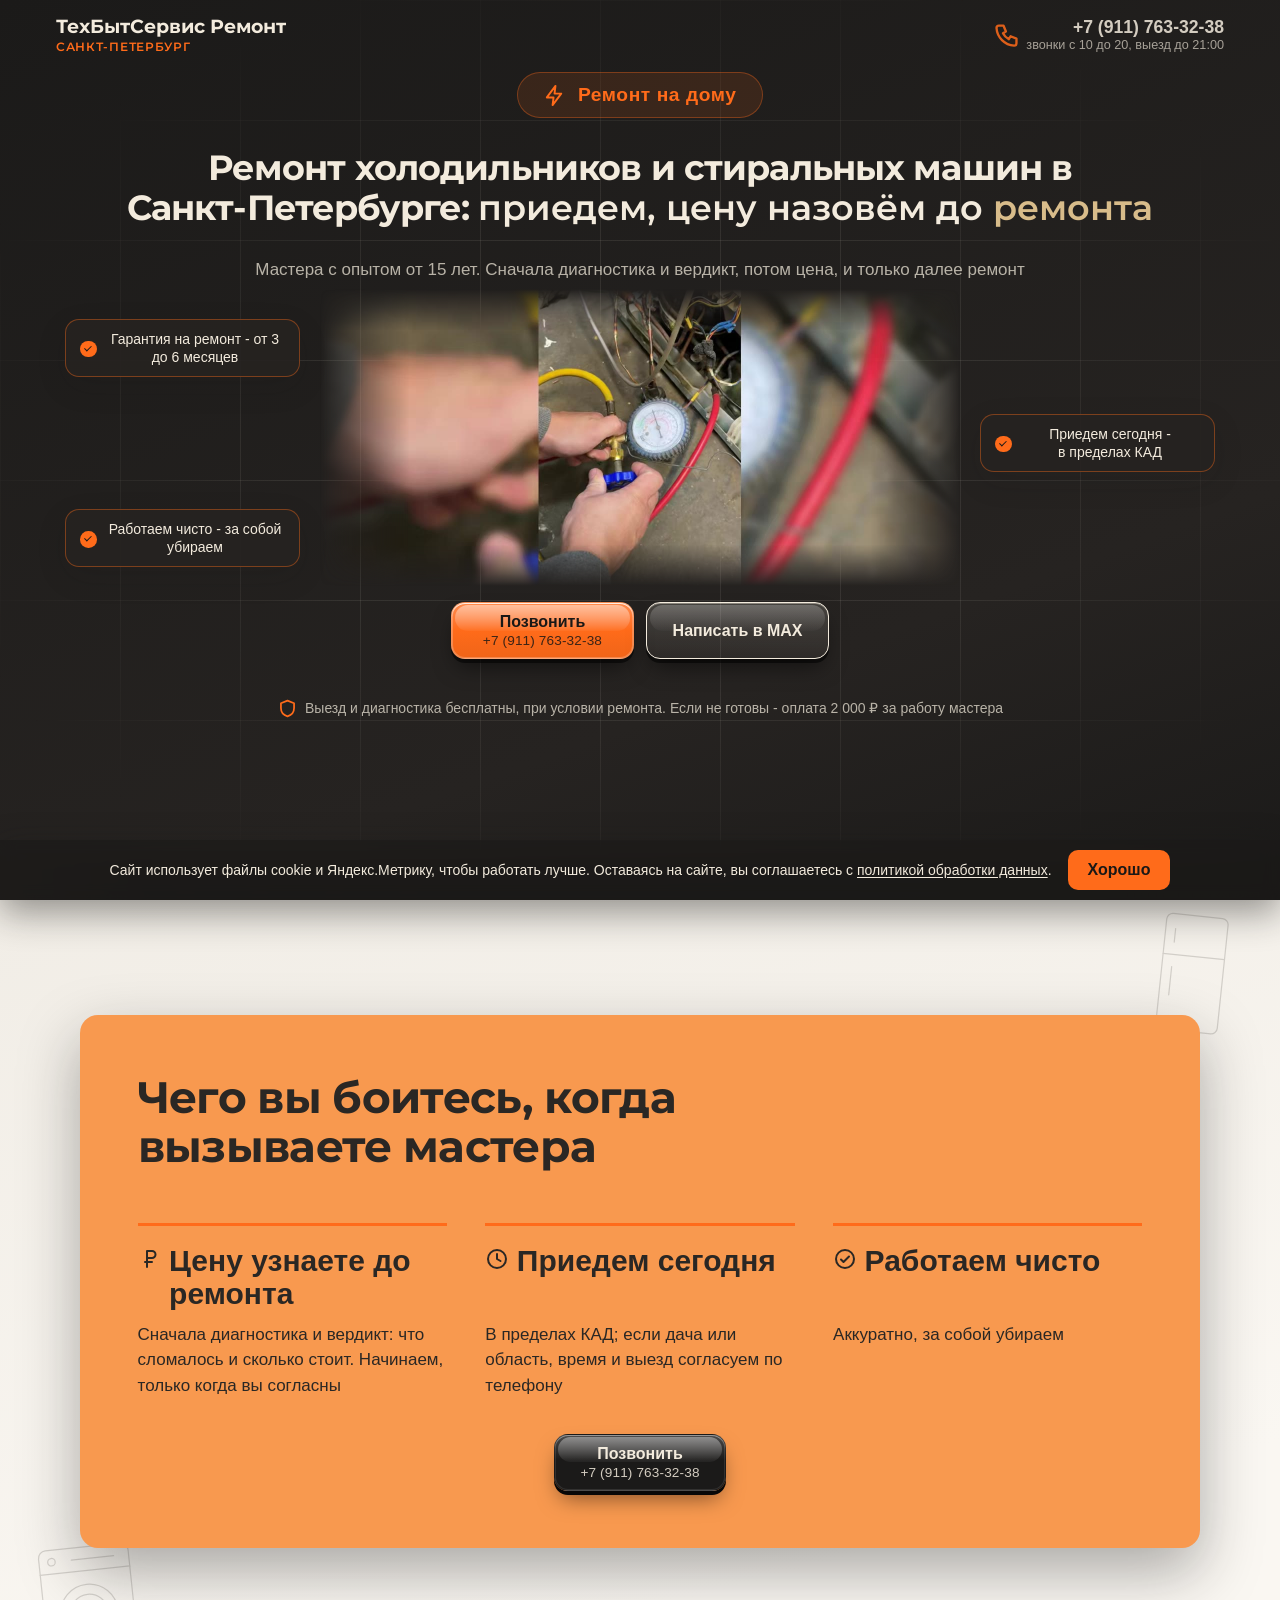
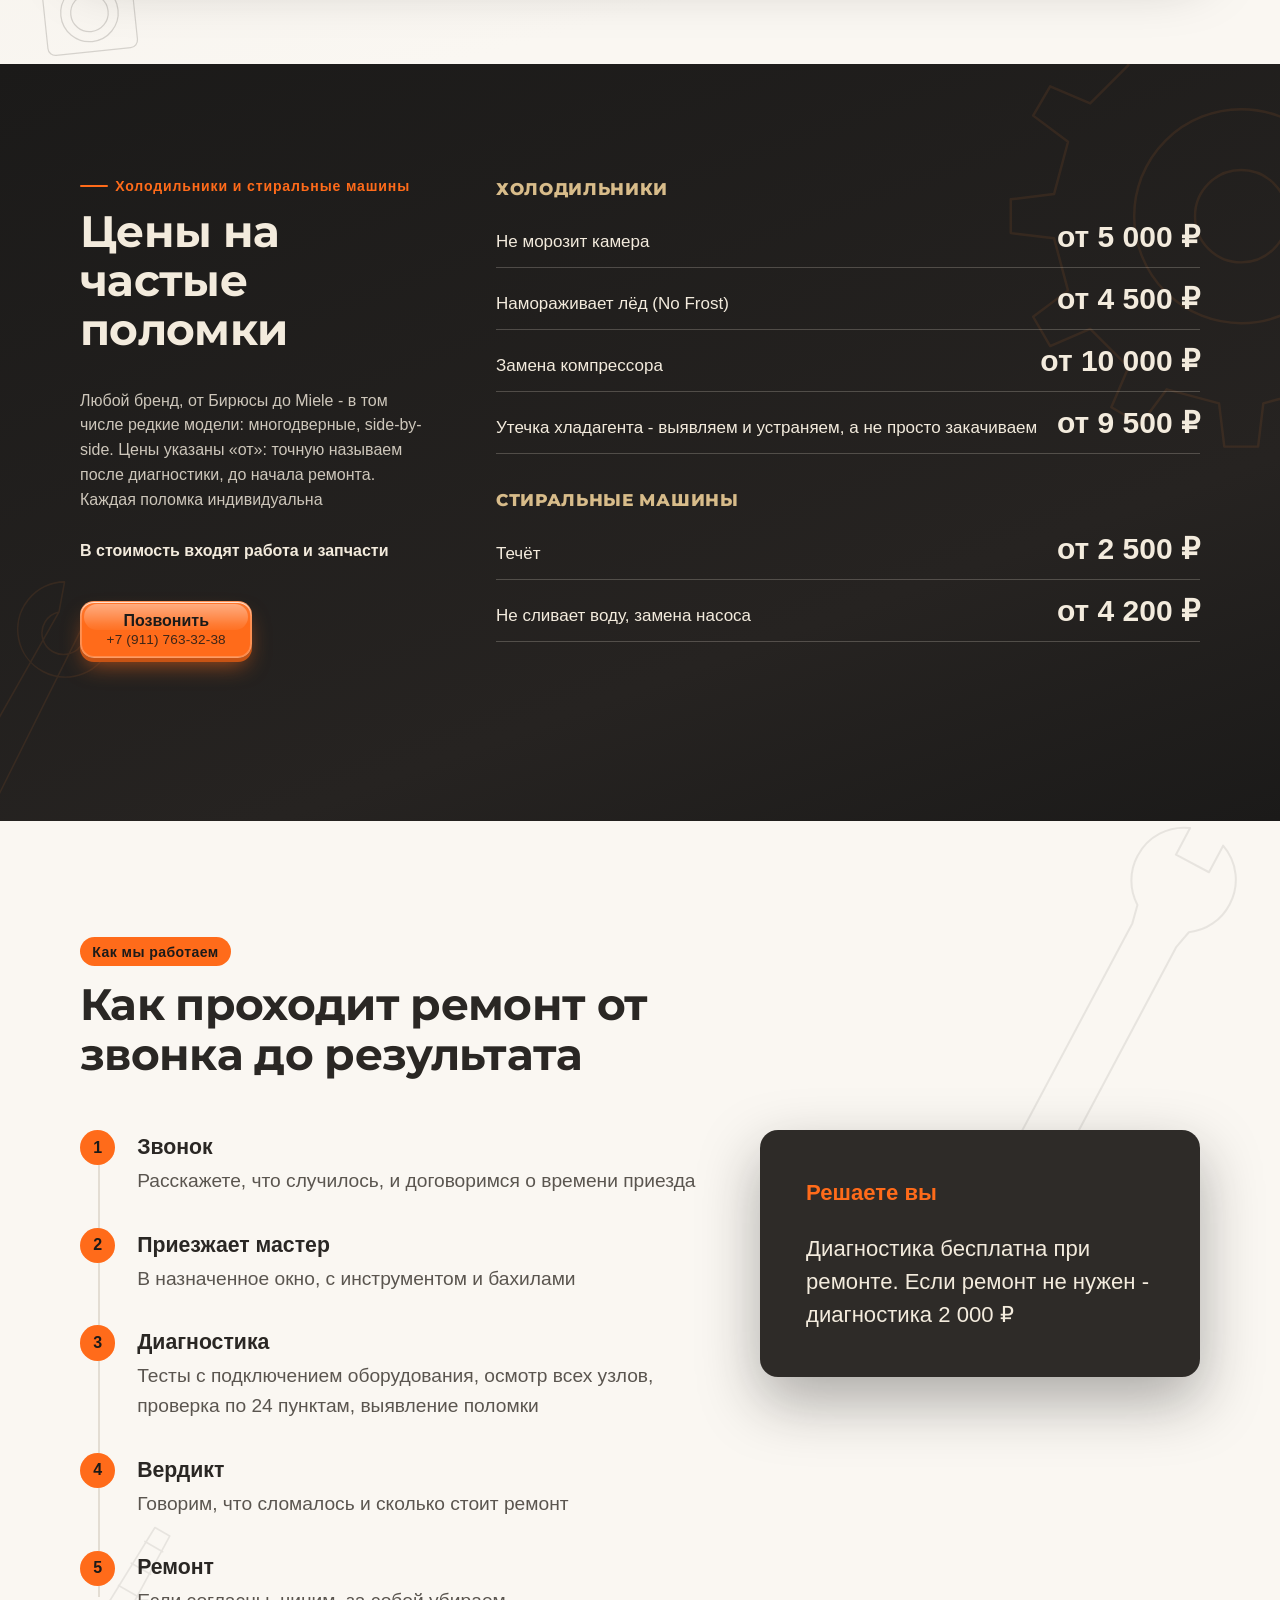
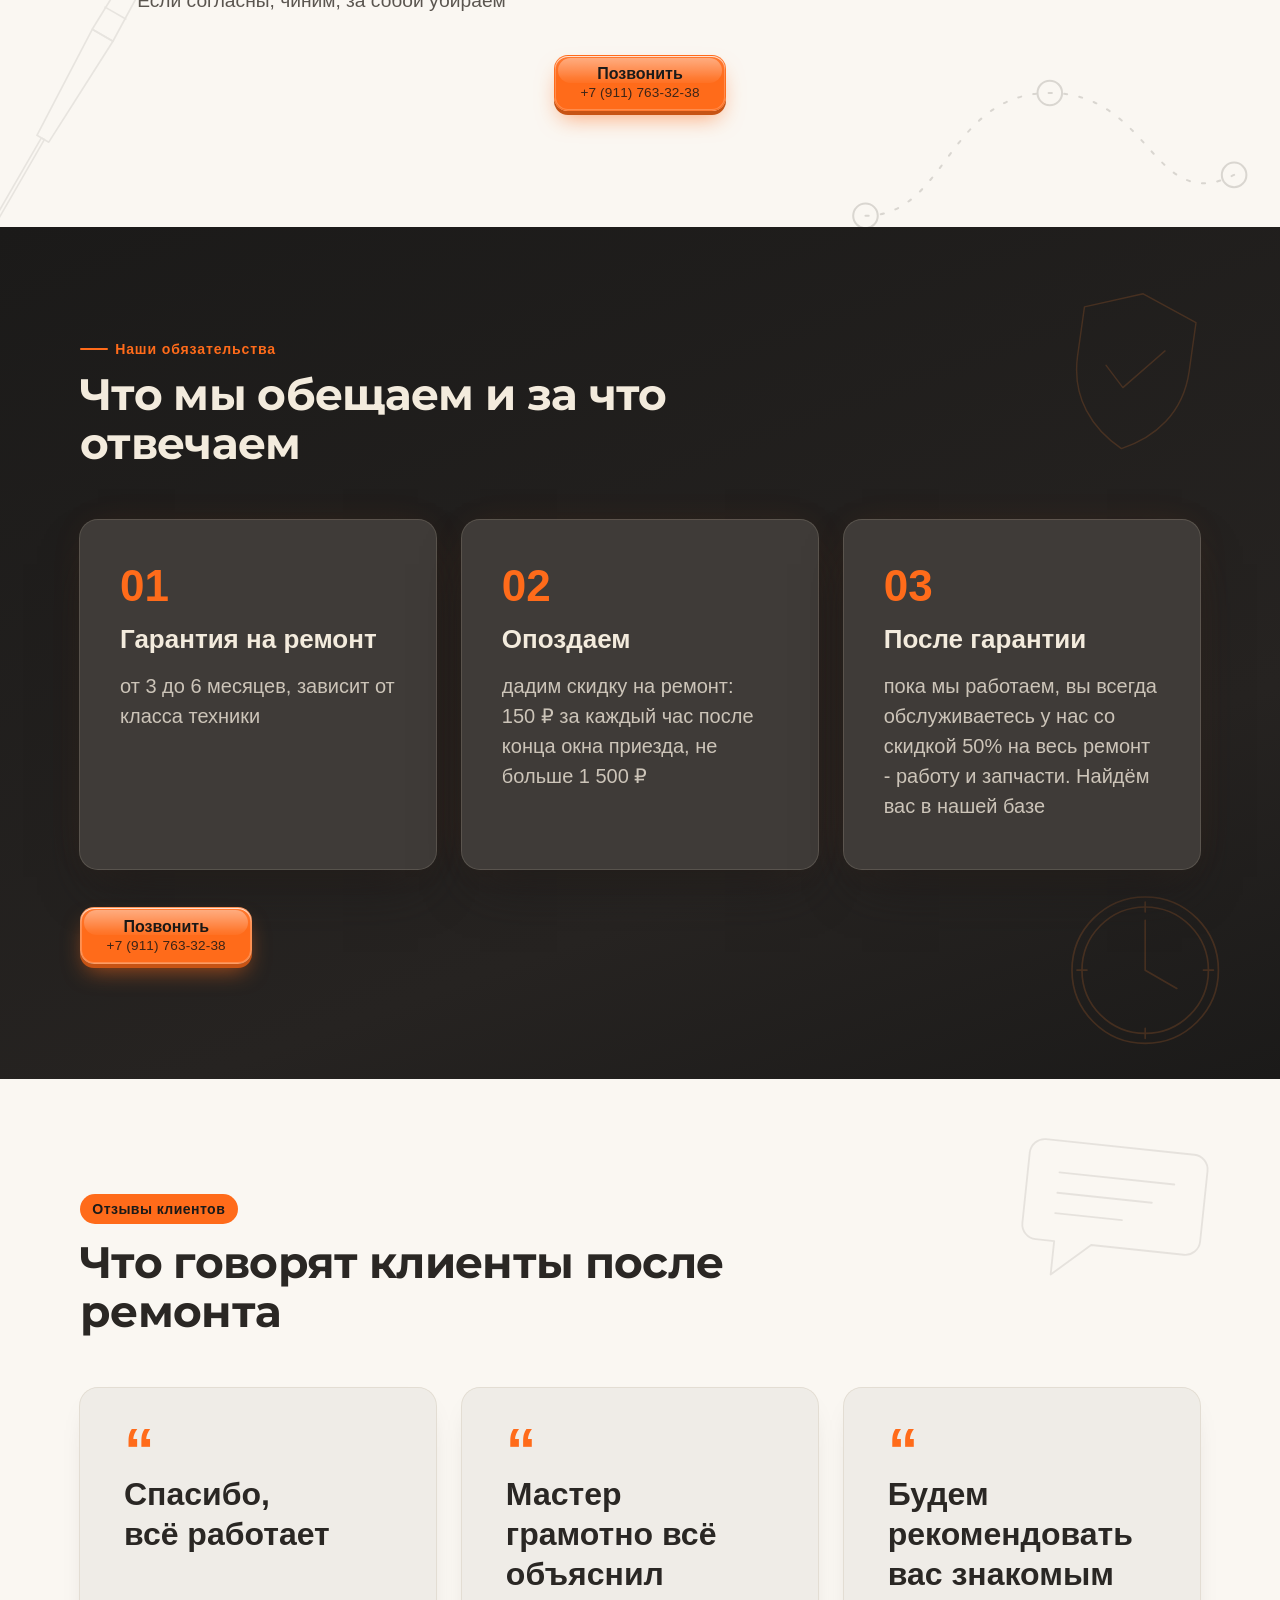
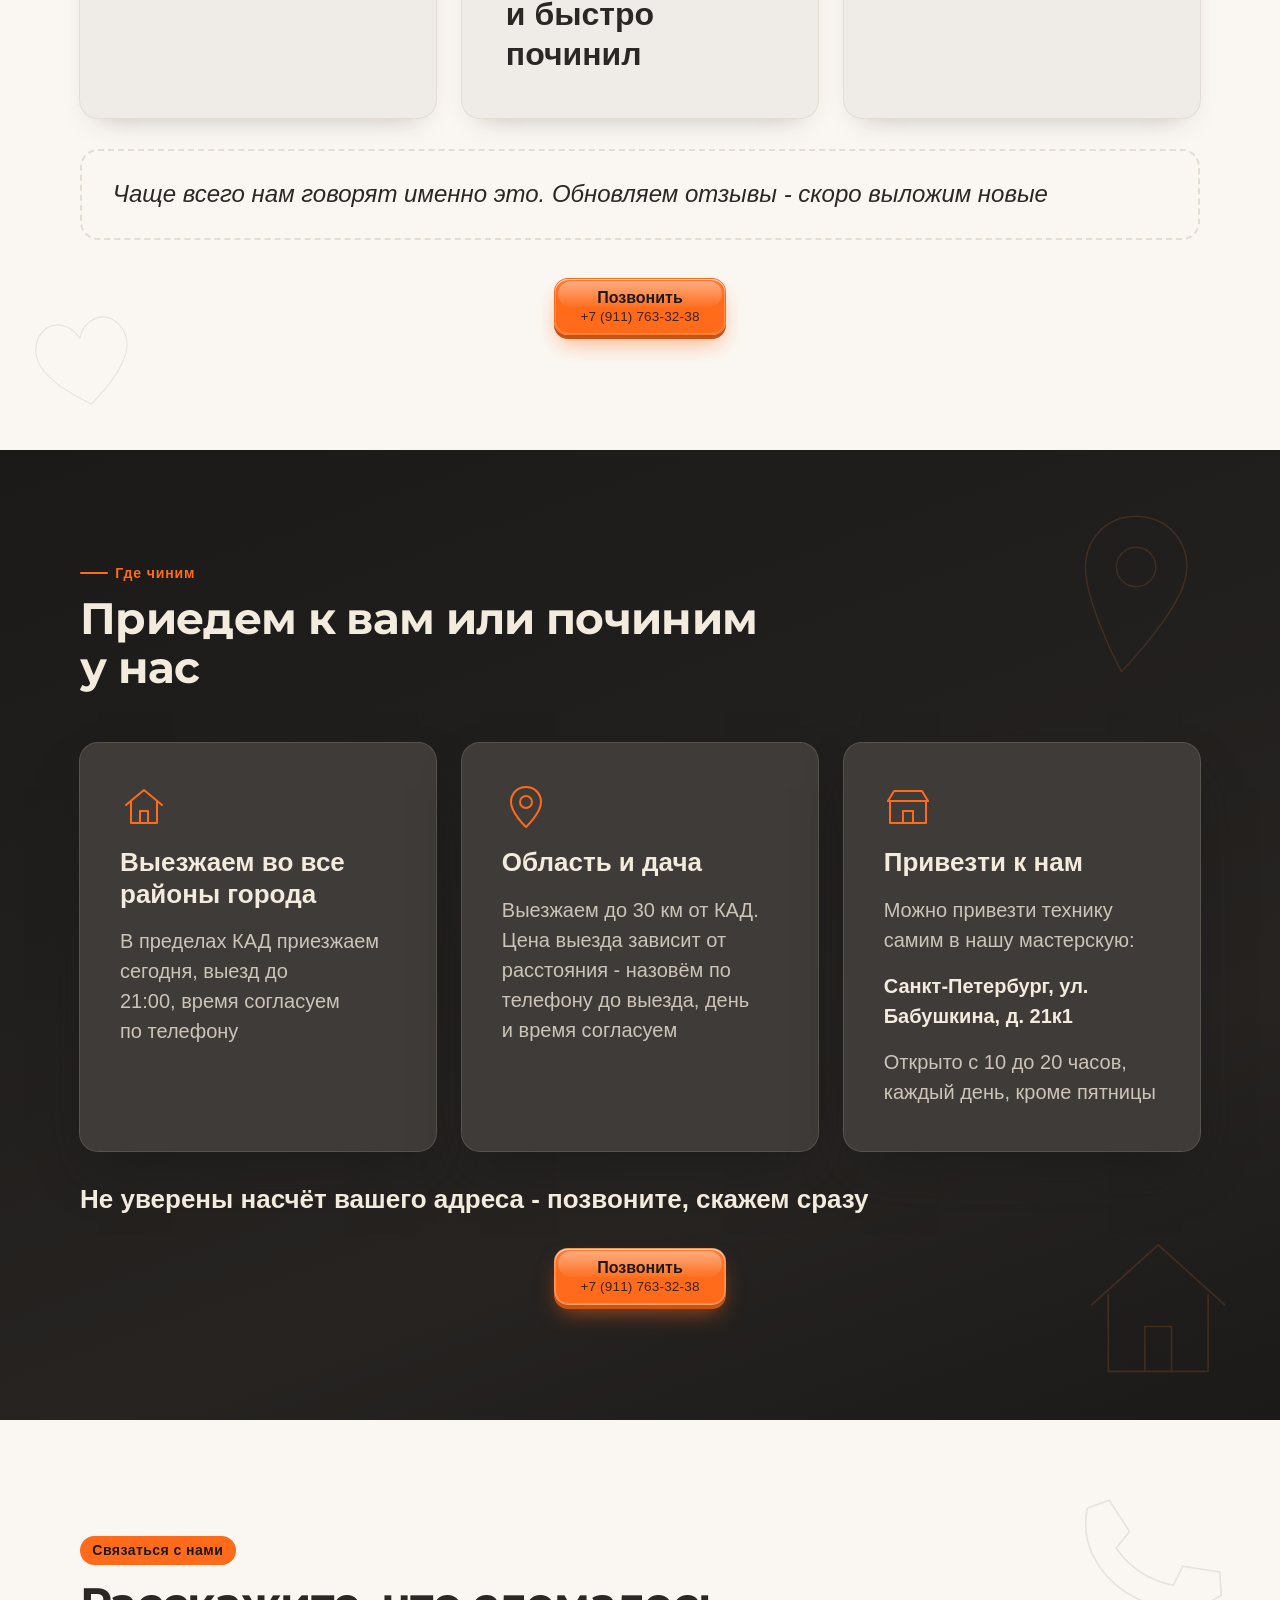
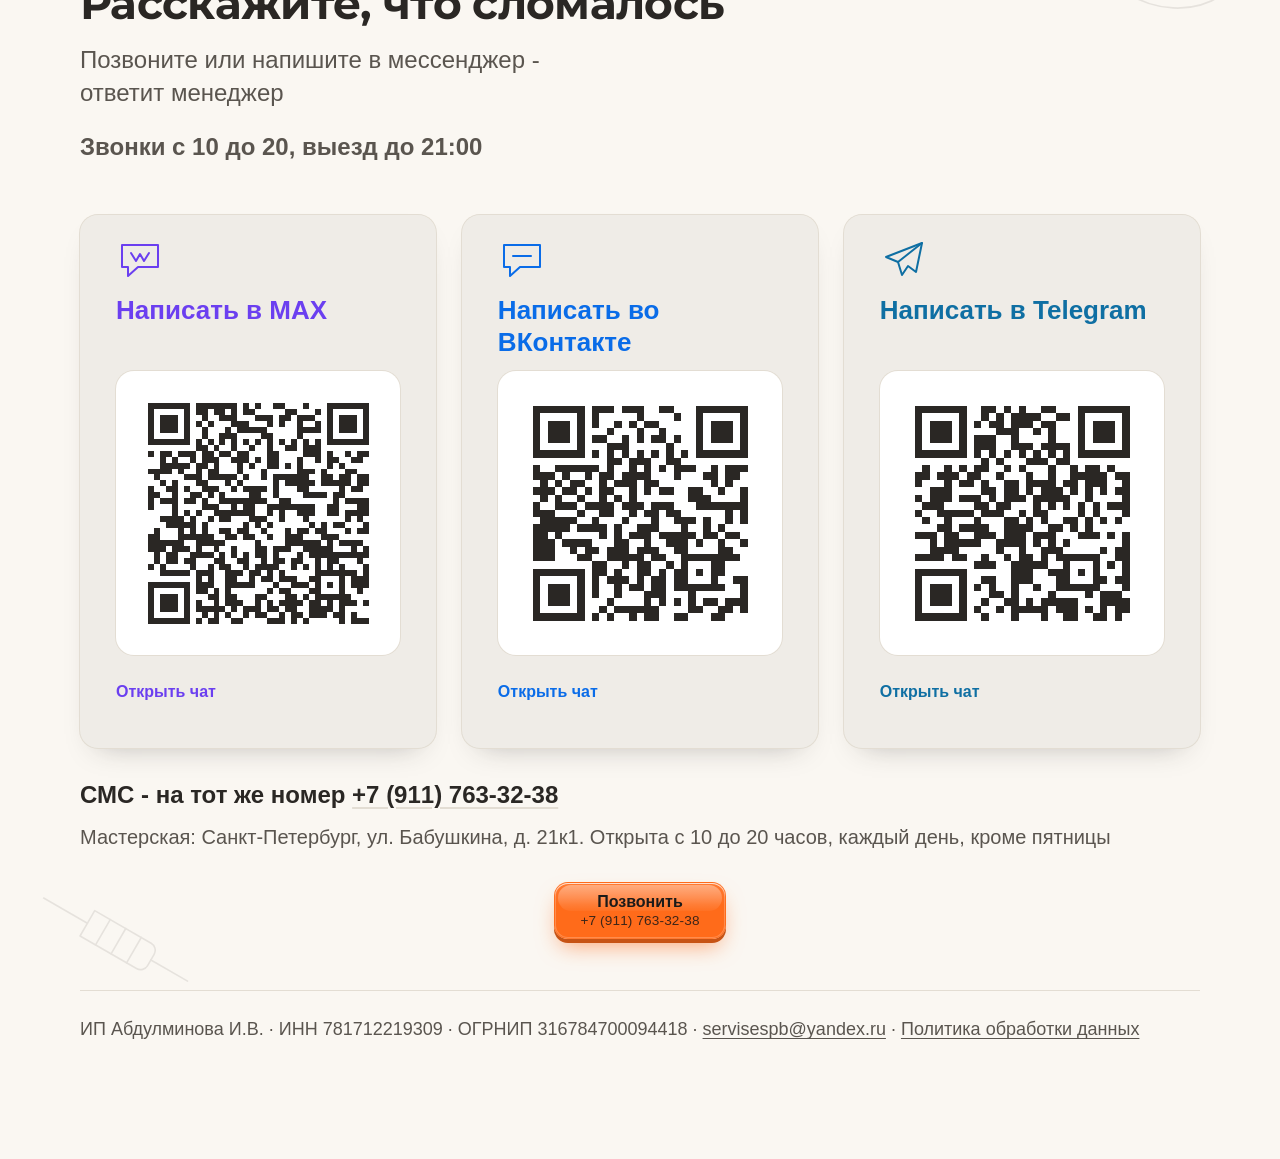
==== commit 0ca28609: "Обновление 08.10 00:43 МСК" ====
--- a/index.html
+++ b/index.html
@@ -376,6 +376,7 @@
       <p class="кикер">Связаться с нами</p>
       <h2>Расскажите, что сломалось</h2>
       <p class="подзаголовок">Позвоните или напишите в мессенджер - ответит менеджер</p>
+      <p class="подзаголовок часы-связи">Звонки с 10 до 20, выезд до 21:00</p>
     </div>
     <ul class="способы">
       <li class="способ" style="--цвет-бренда: var(--цвет-бренд-max)">
--- a/style.css
+++ b/style.css
@@ -2116,6 +2116,7 @@
 
   #экран-08 .способ b, #экран-08 .способ .значок { color: var(--цвет-бренда); }
   #экран-08 .способ .значок { stroke: var(--цвет-бренда); }
+  #экран-08 .часы-связи { margin-top: 6px; font-weight: 700; }
 
   #экран-08 .кикер { background: var(--цвет-акцент); color: var(--цвет-тёмный-фон); }
 
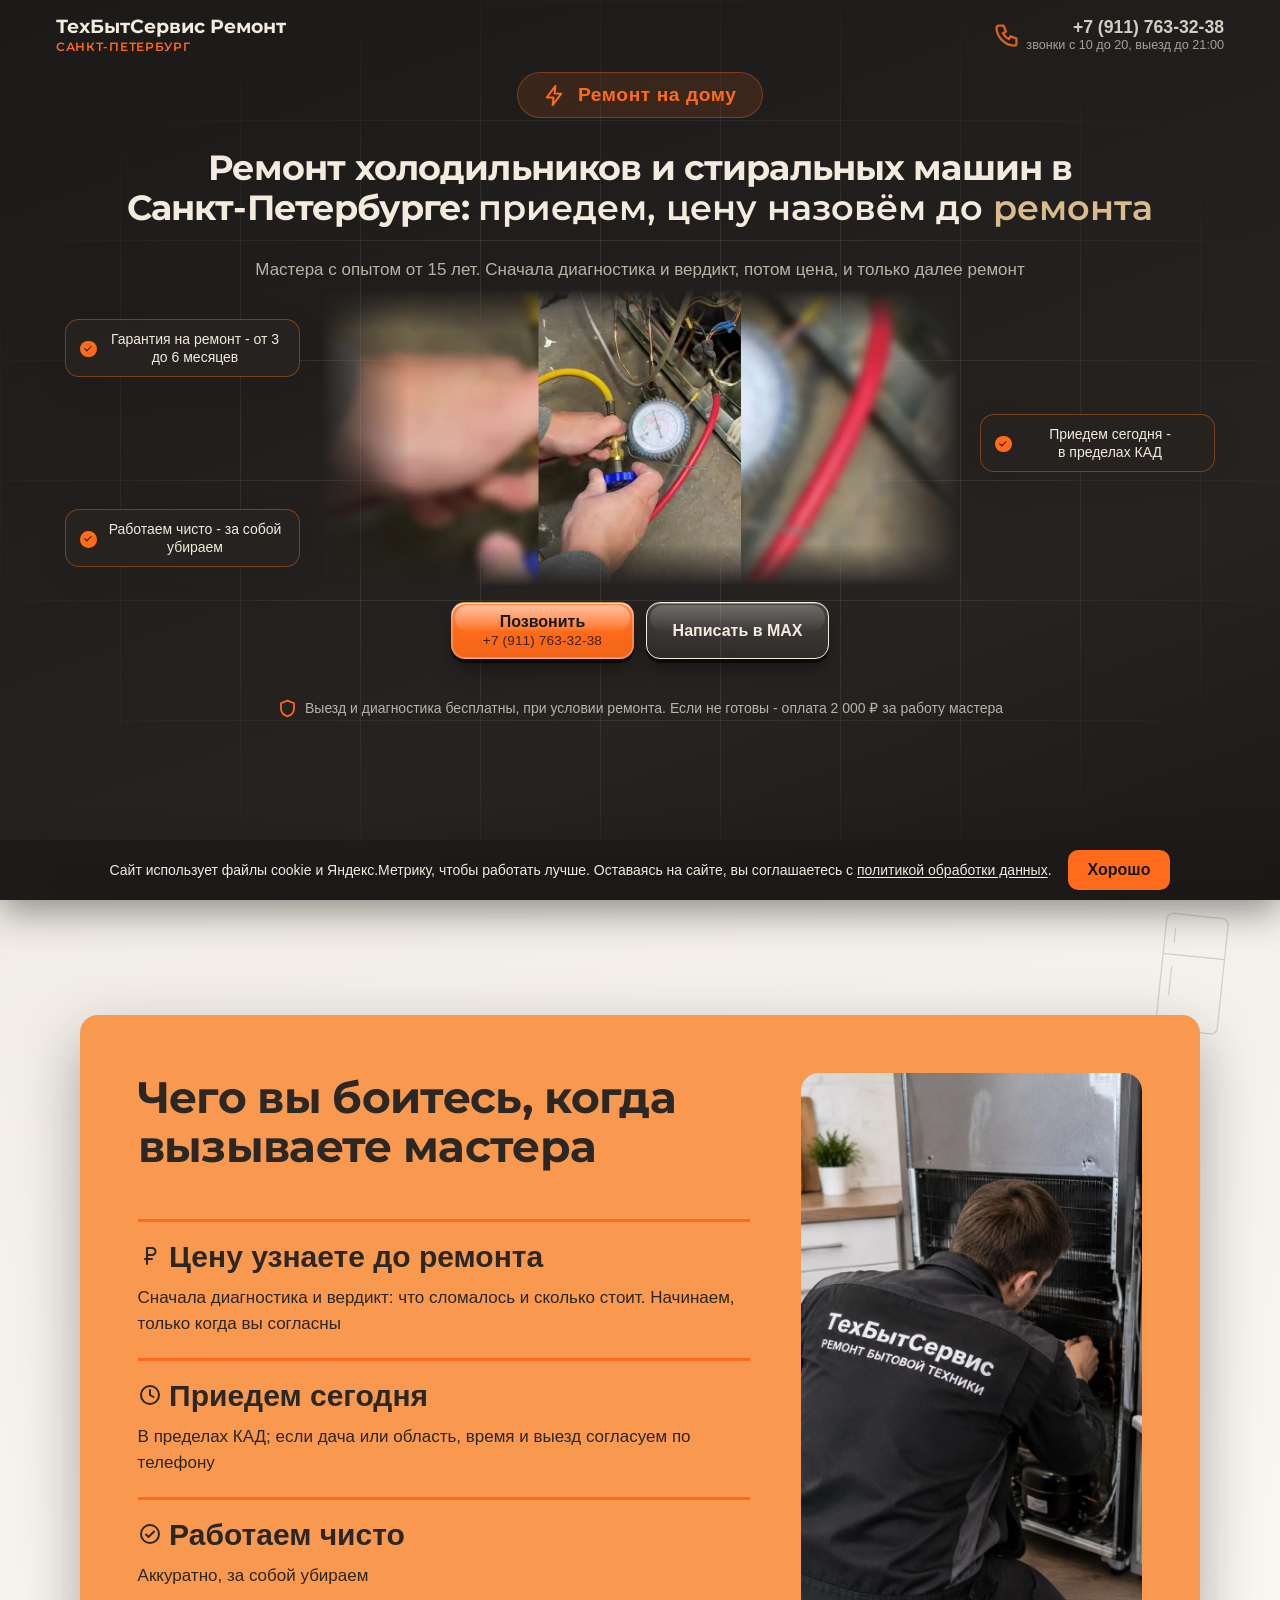
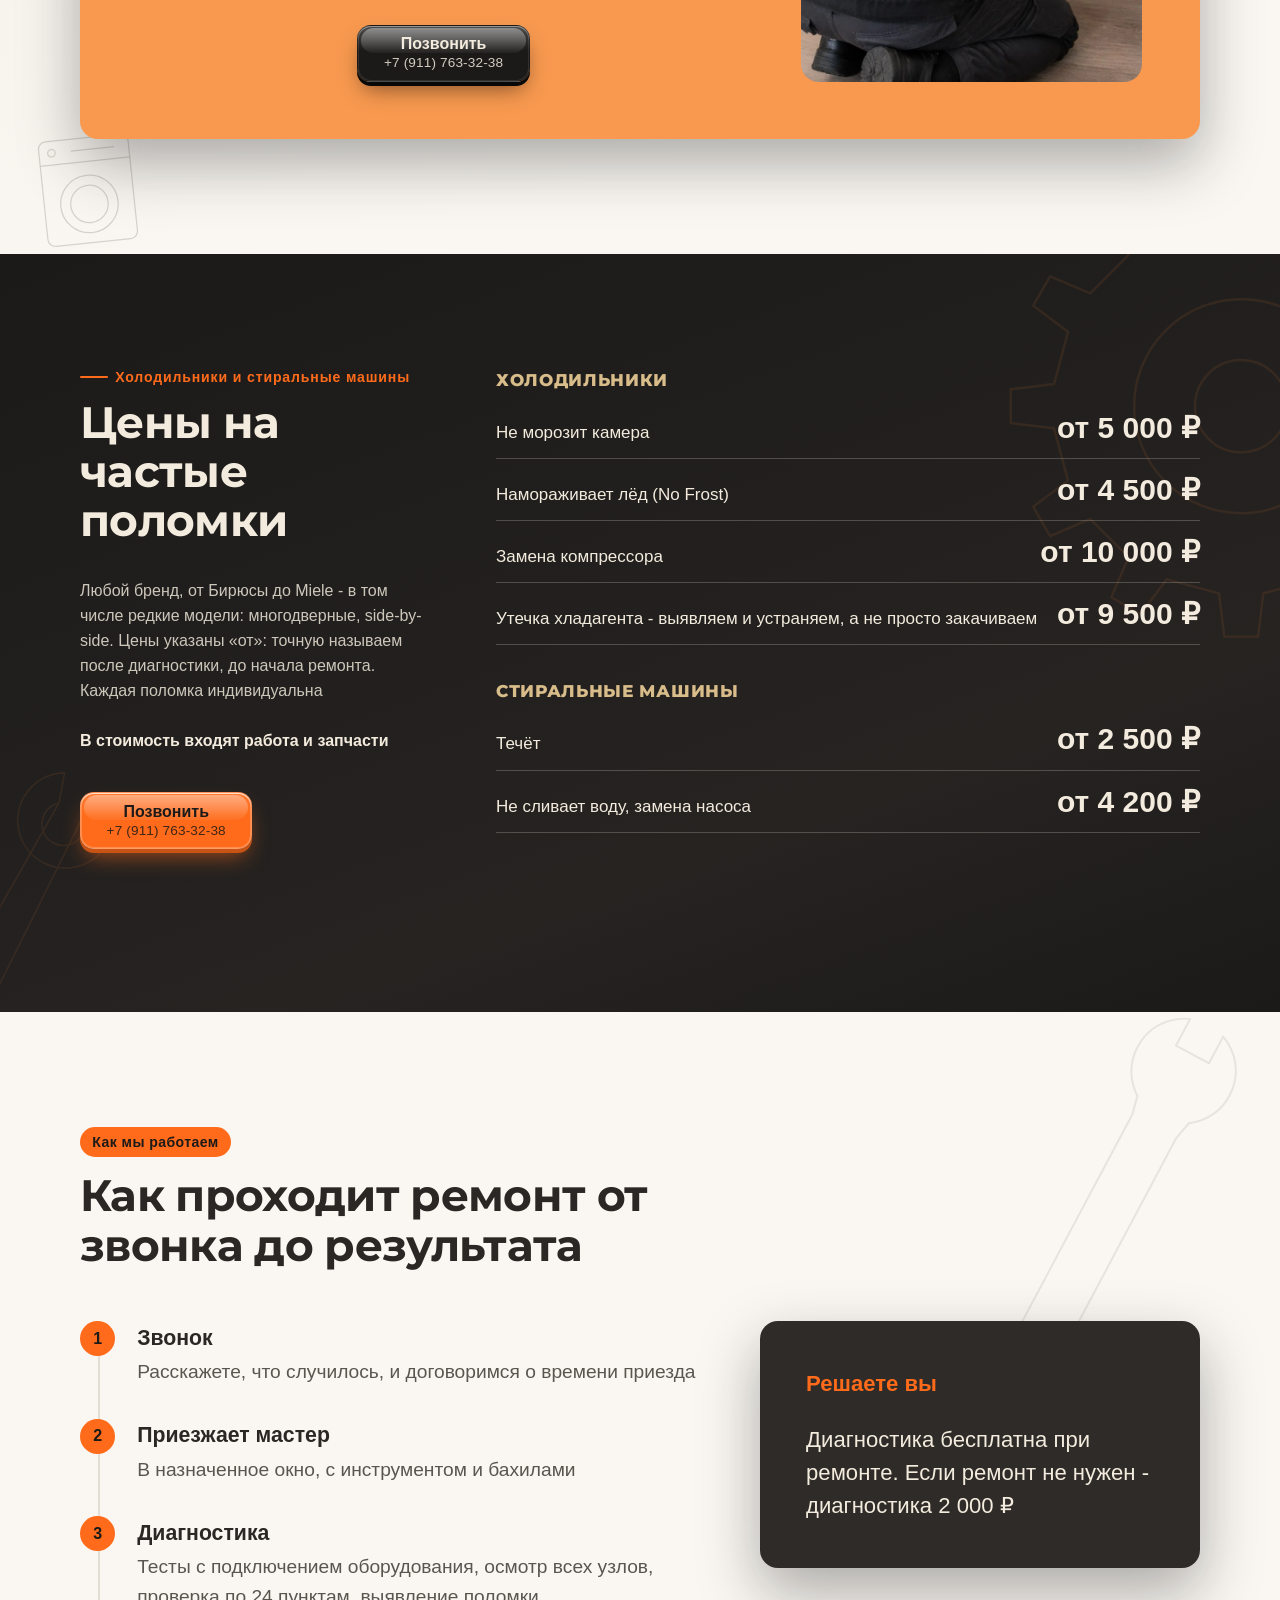
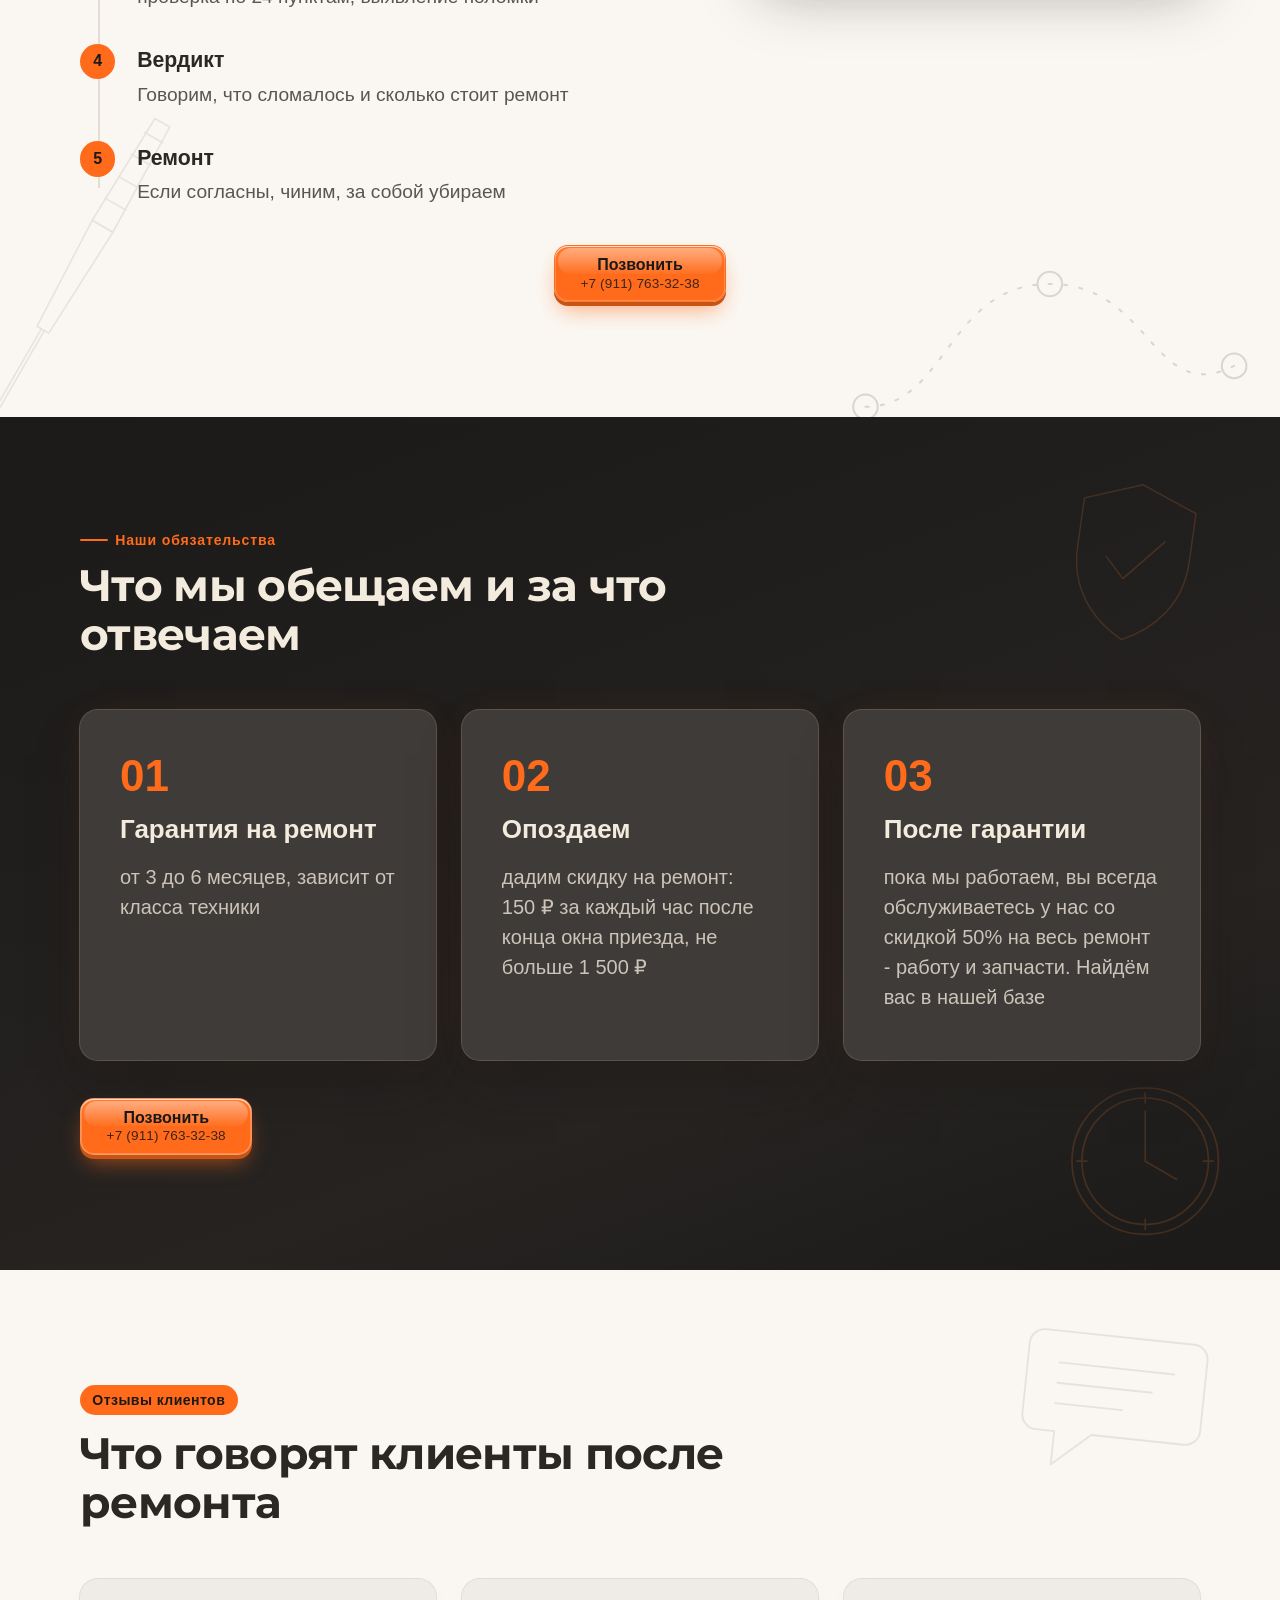
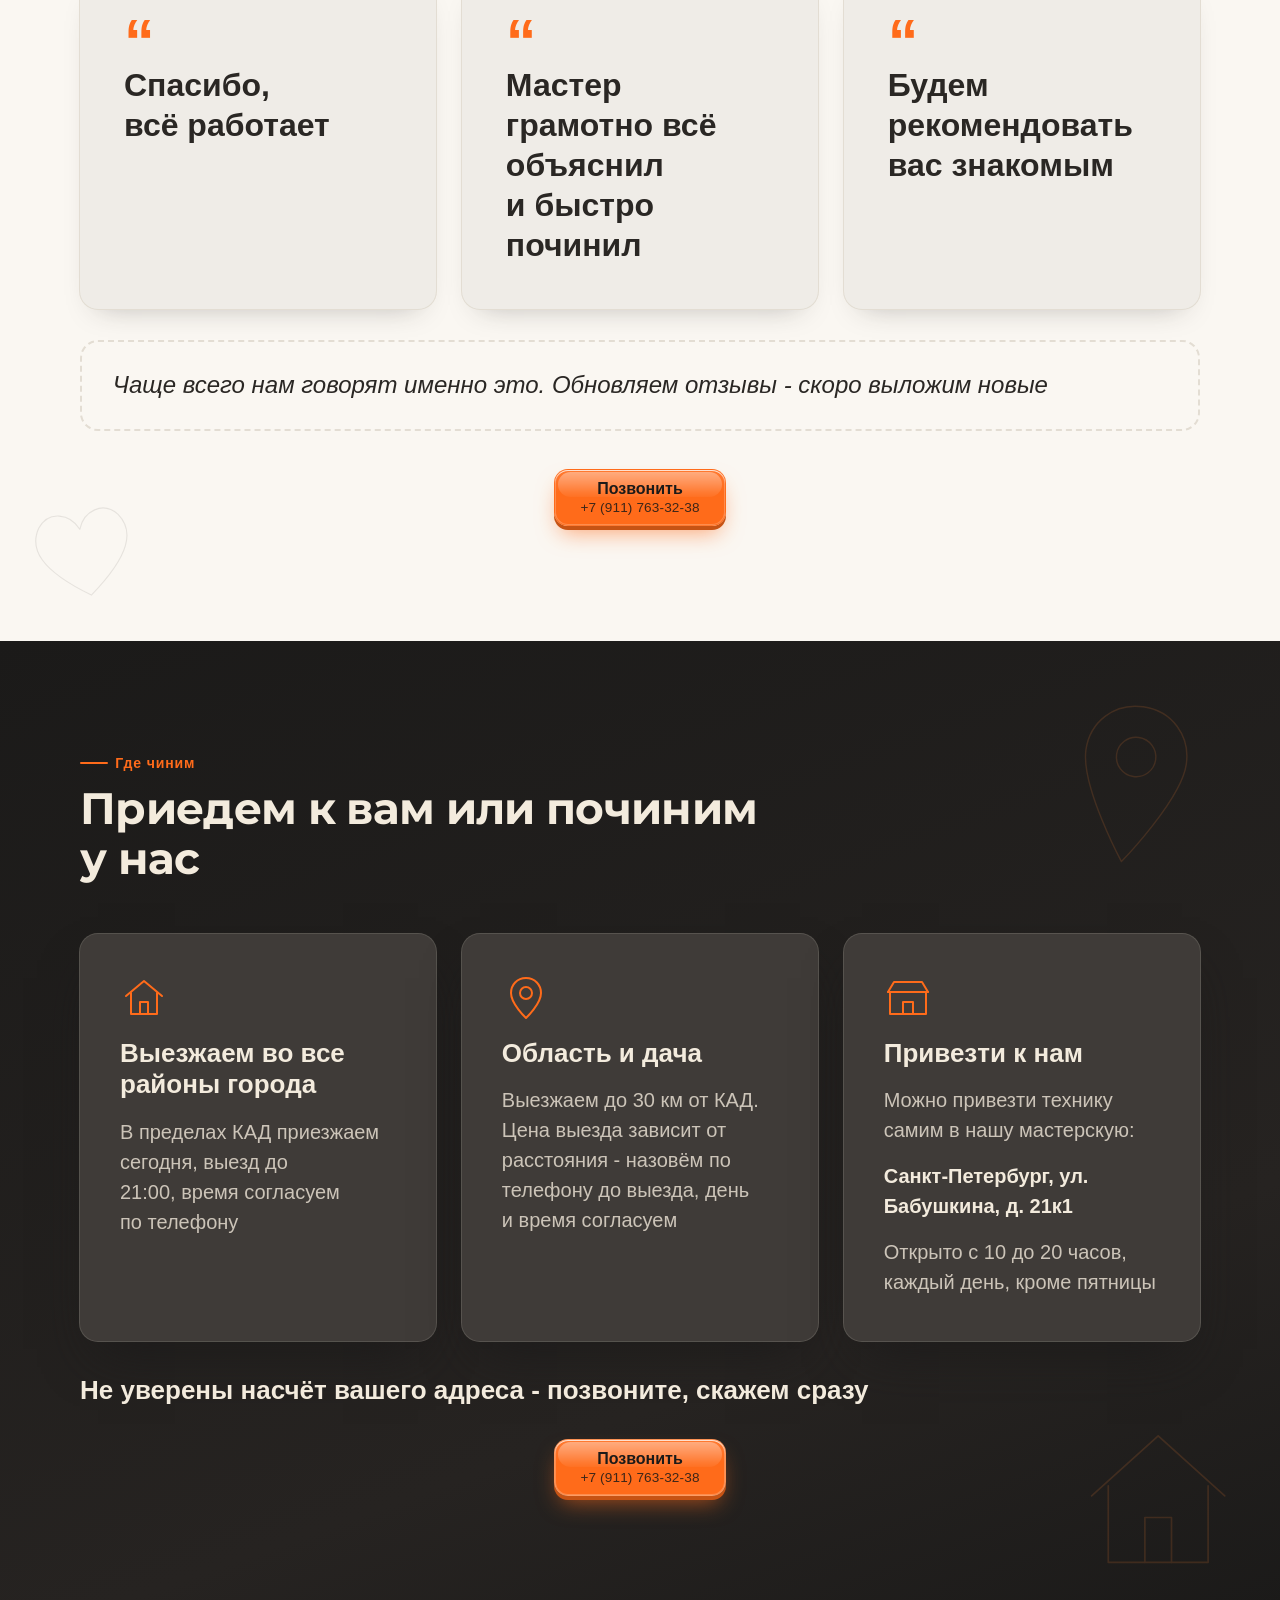
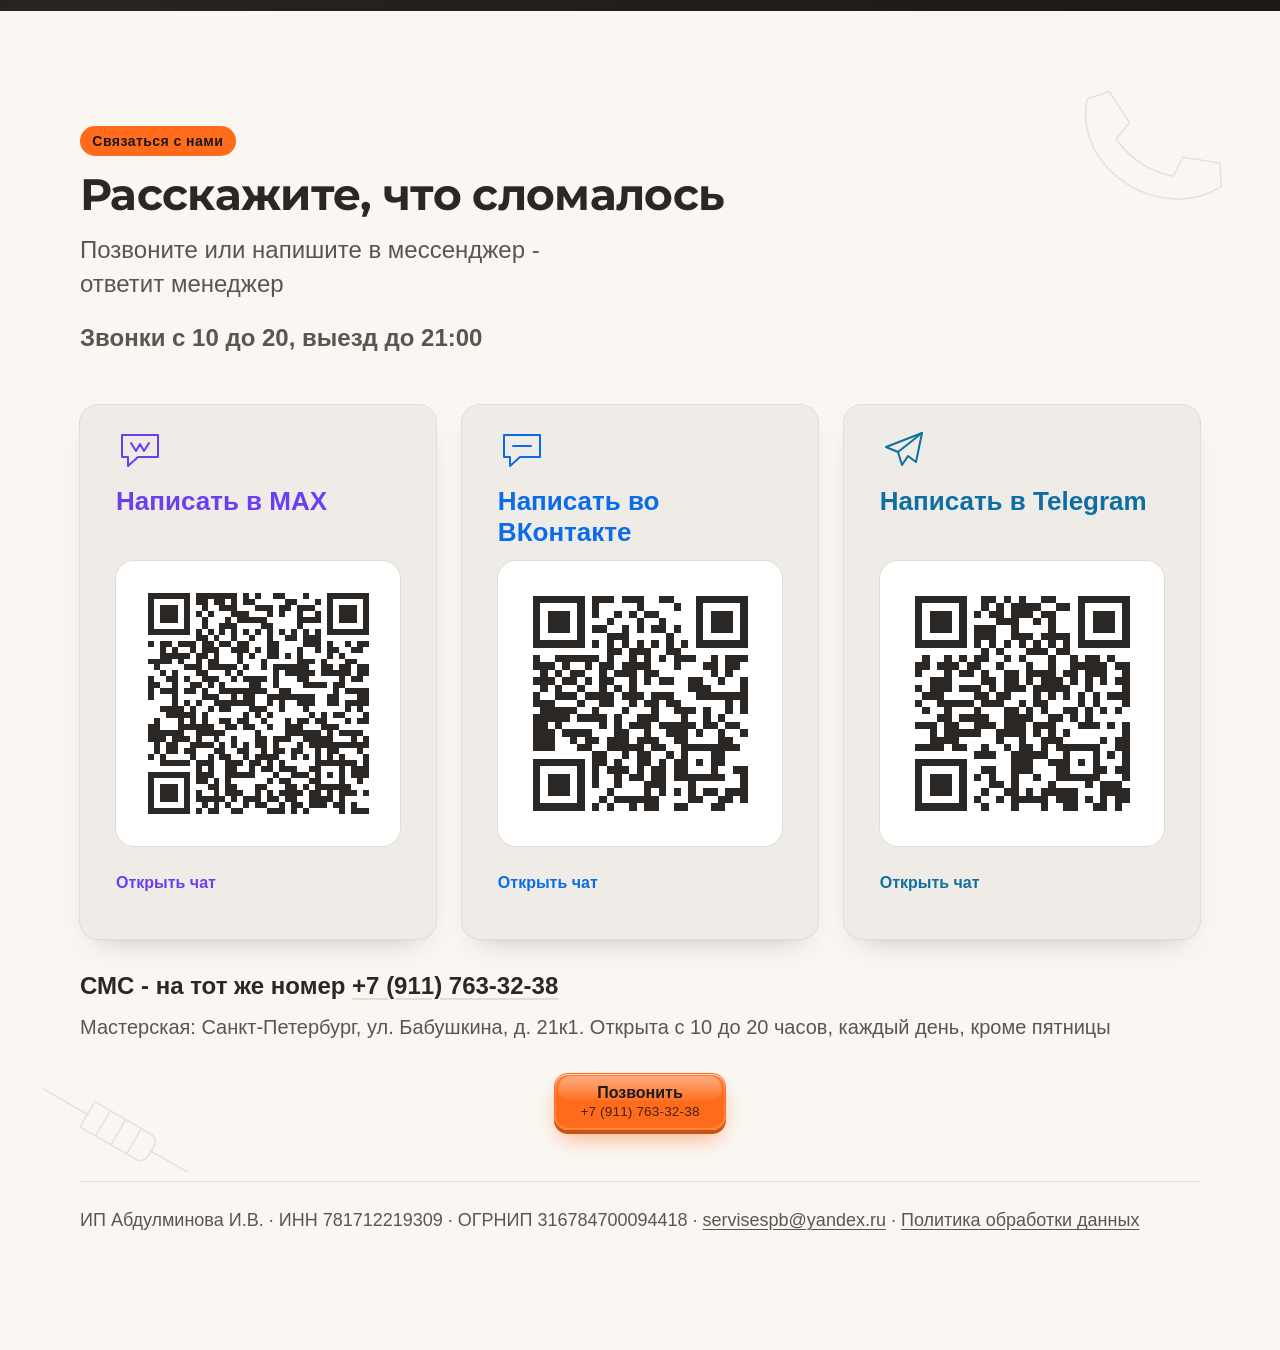
==== commit da29b579: "Обновление 08.10 01:08 МСК" ====
--- a/index.html
+++ b/index.html
@@ -229,6 +229,7 @@
       <div class="секция__шапка">
         <h2>Чего вы боитесь, когда вызываете мастера</h2>
       </div>
+      <figure class="мастер"><img src="img/master-spina.webp" width="940" height="1672" loading="lazy" alt="Мастер в форме ТехБытСервис чинит холодильник на кухне клиента, снято со спины"></figure>
       <ul class="тройка">
         <li class="довод"><b><svg class="иконка" aria-hidden="true" xmlns="http://www.w3.org/2000/svg" viewBox="0 0 24 24" fill="none" stroke="currentColor" stroke-width="2" stroke-linecap="round" stroke-linejoin="round">
   <path d="M9 4h5a3.5 3.5 0 0 1 0 7H9M9 4v16M7 15h7"/>
--- a/style.css
+++ b/style.css
@@ -1803,6 +1803,19 @@
   @media (max-width: 899px) { #экран-02 .действие-секции { display: none; } }
   #экран-02 .действие-секции { --цвет-кнопки: var(--цвет-тёмный-фон); --цвет-на-кнопке: var(--цвет-тёмный-текст); --цвет-кнопки-навёл: var(--цвет-тёмный-фон-2); }
 
+  #экран-02 .мастер { margin: clamp(20px, 3vw, 28px) 0 0; border-radius: var(--радиус-карточки); overflow: hidden; aspect-ratio: 4 / 3; }
+  #экран-02 .мастер img { display: block; width: 100%; height: 100%; object-fit: cover; object-position: 50% 28%; transform: scale(1.15); transform-origin: 18% 30%; }
+  @media (min-width: 900px) {
+    #экран-02 .плита { display: grid; grid-template-columns: 1fr minmax(260px, 34%); grid-template-areas: "шапка фото" "пункты фото" "кнопка фото"; grid-template-rows: auto auto auto; column-gap: clamp(32px, 4vw, 64px); align-content: start; }
+    #экран-02 .секция__шапка { grid-area: шапка; }
+    #экран-02 .тройка { grid-area: пункты; grid-template-columns: 1fr; gap: 22px; margin-top: 0; }
+    #экран-02 .довод b { min-height: 0; }
+    #экран-02 .действие-секции { grid-area: кнопка; }
+    #экран-02 .мастер { grid-area: фото; margin: 0; aspect-ratio: auto; position: relative; min-height: 0; }
+    #экран-02 .мастер img { position: absolute; inset: 0; }
+    #экран-02 .мастер img { object-position: 25% 30%; transform: scale(1.24); transform-origin: 0% 35%; }
+  }
+
   @media (min-width: 900px) {
     #экран-02 .действие-секции { --цвет-кнопки: var(--цвет-тёмный-фон); --цвет-на-кнопке: var(--цвет-тёмный-текст); --цвет-кнопки-навёл: var(--цвет-тёмный-фон-2); }
     #экран-02 .действие-секции .кнопка { position: relative; overflow: hidden; }
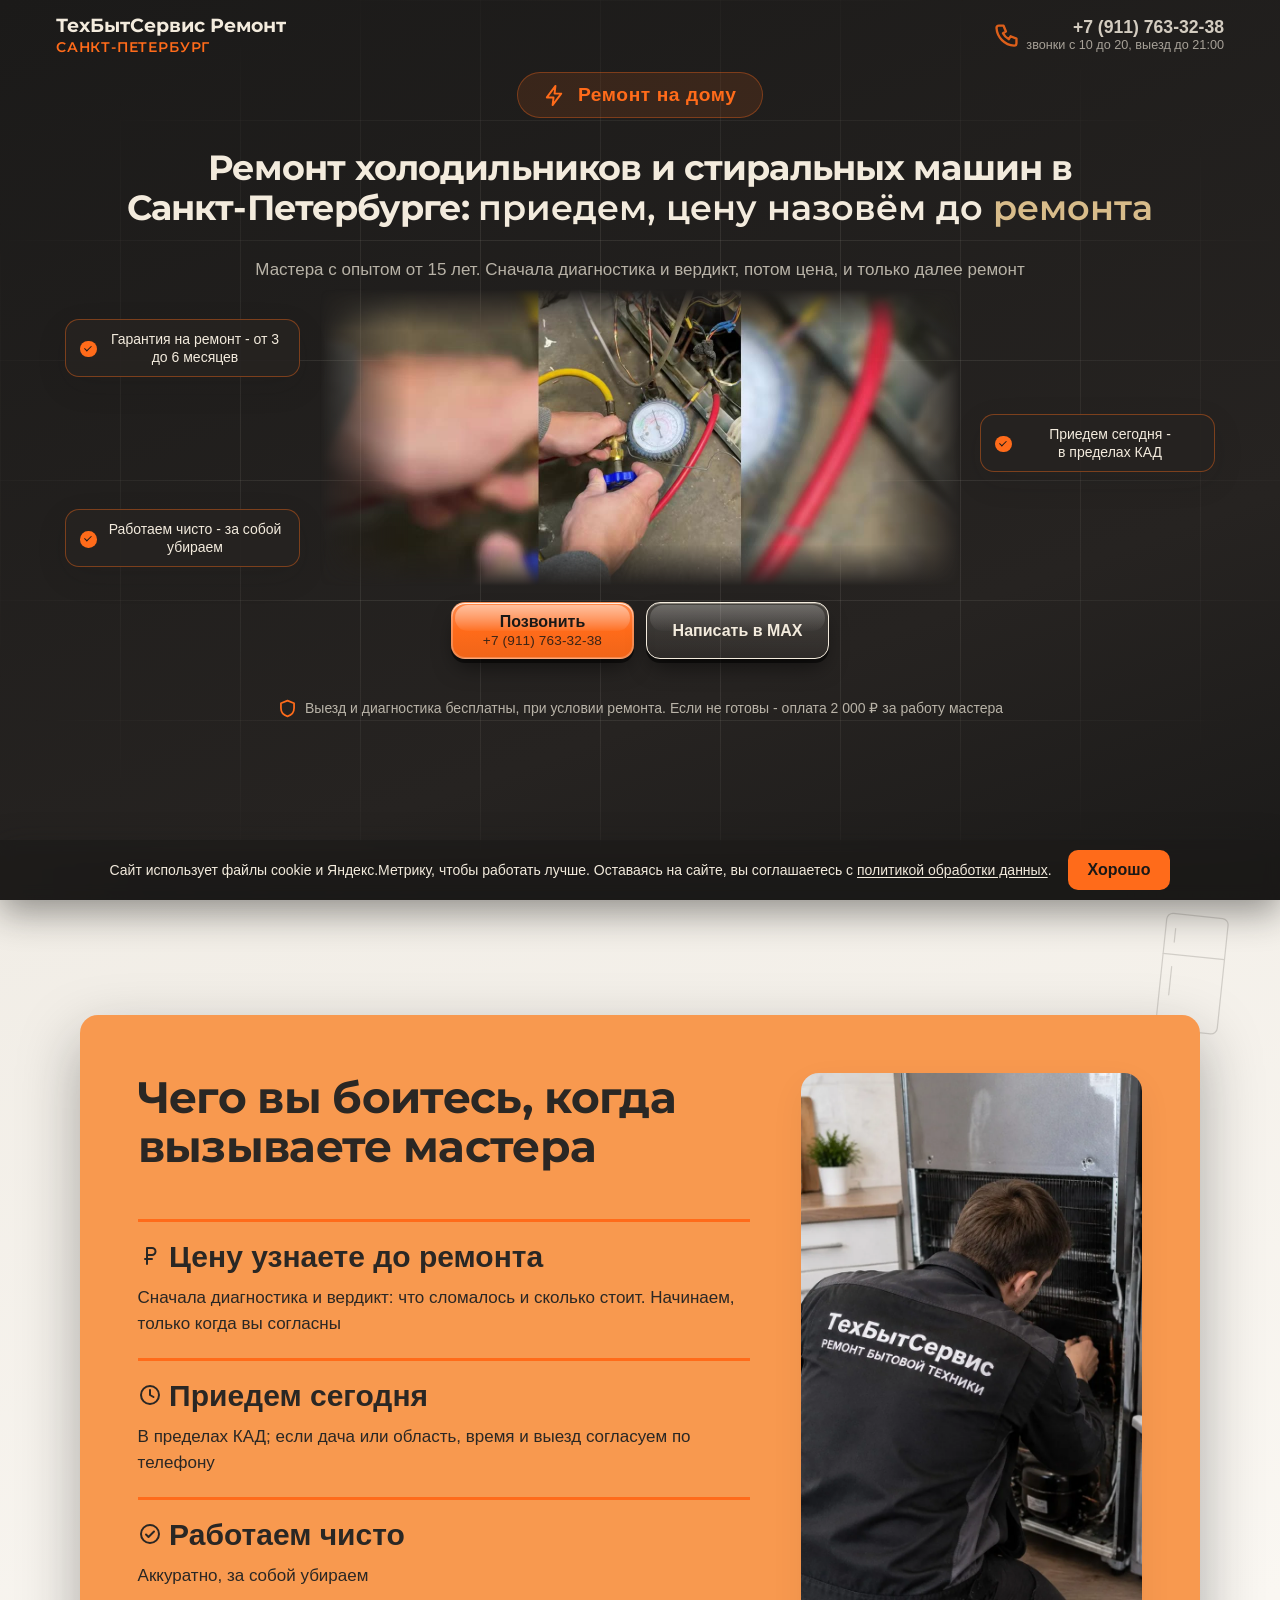
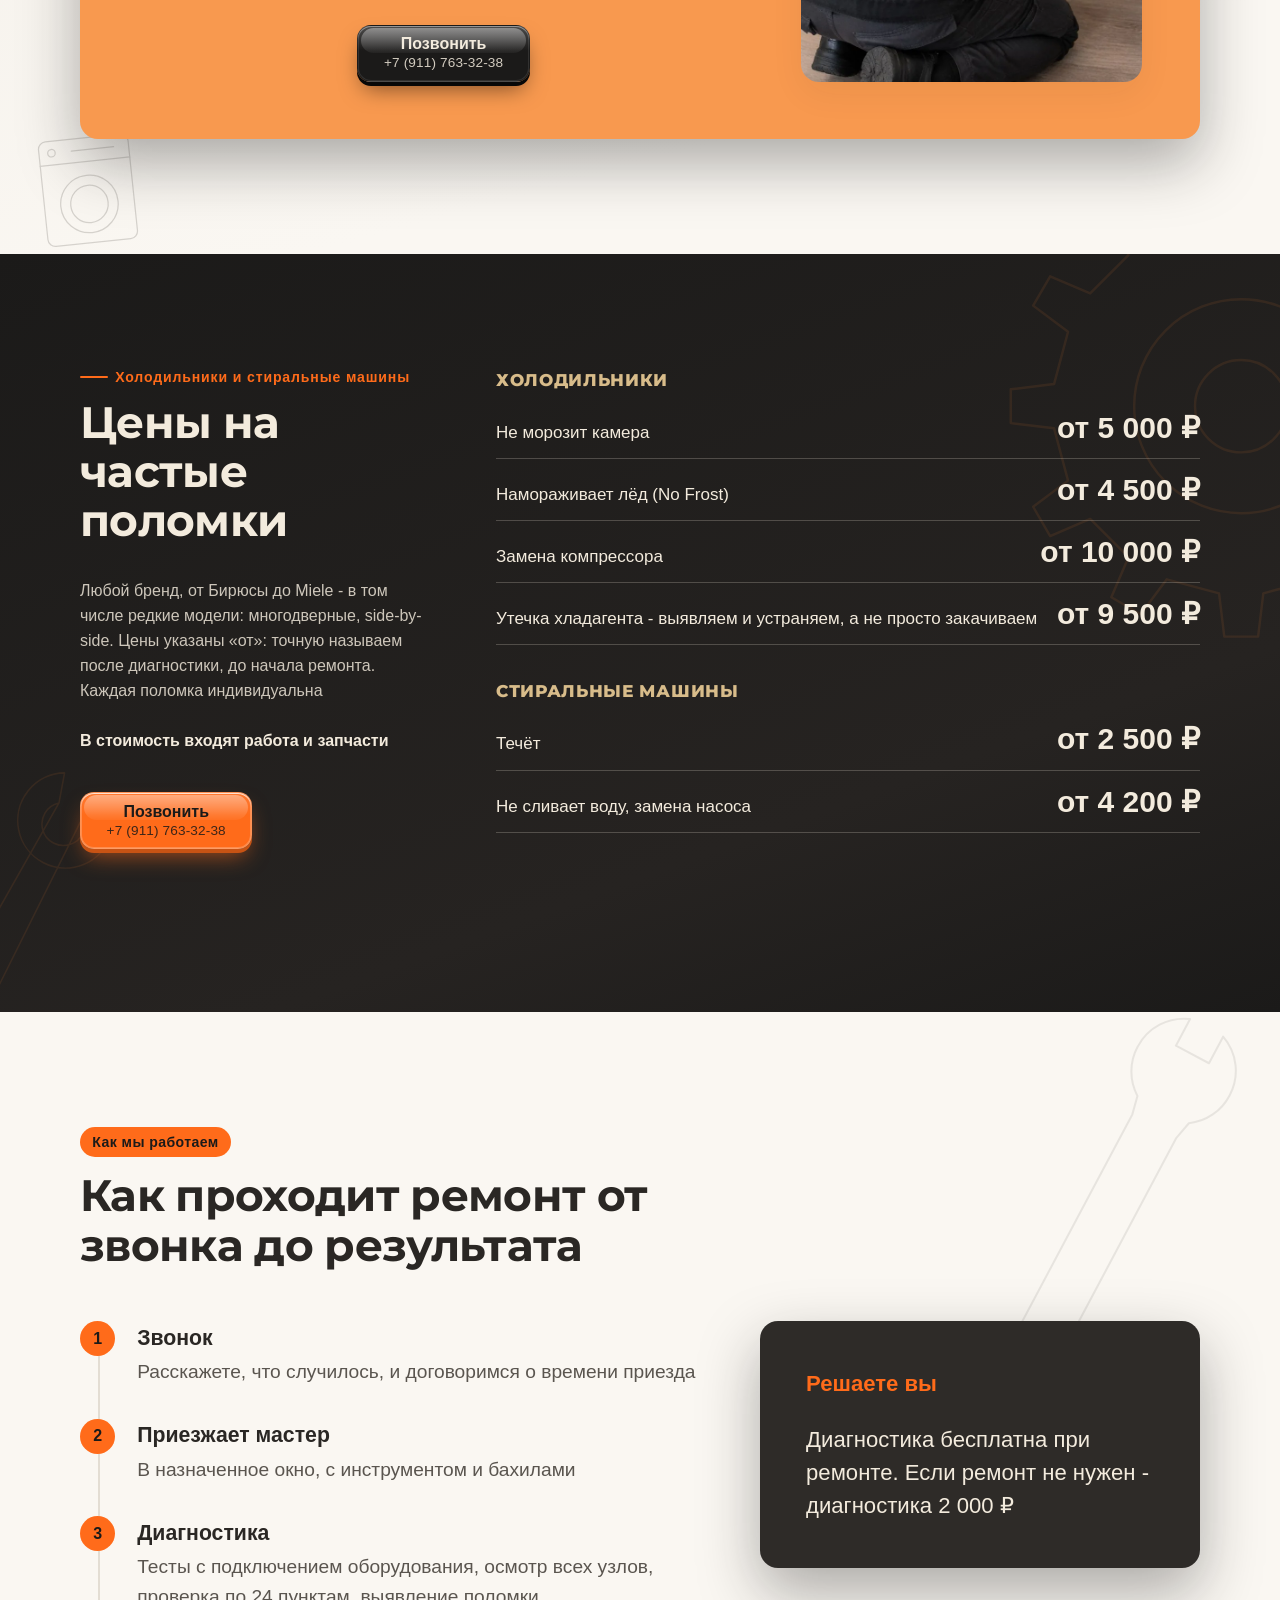
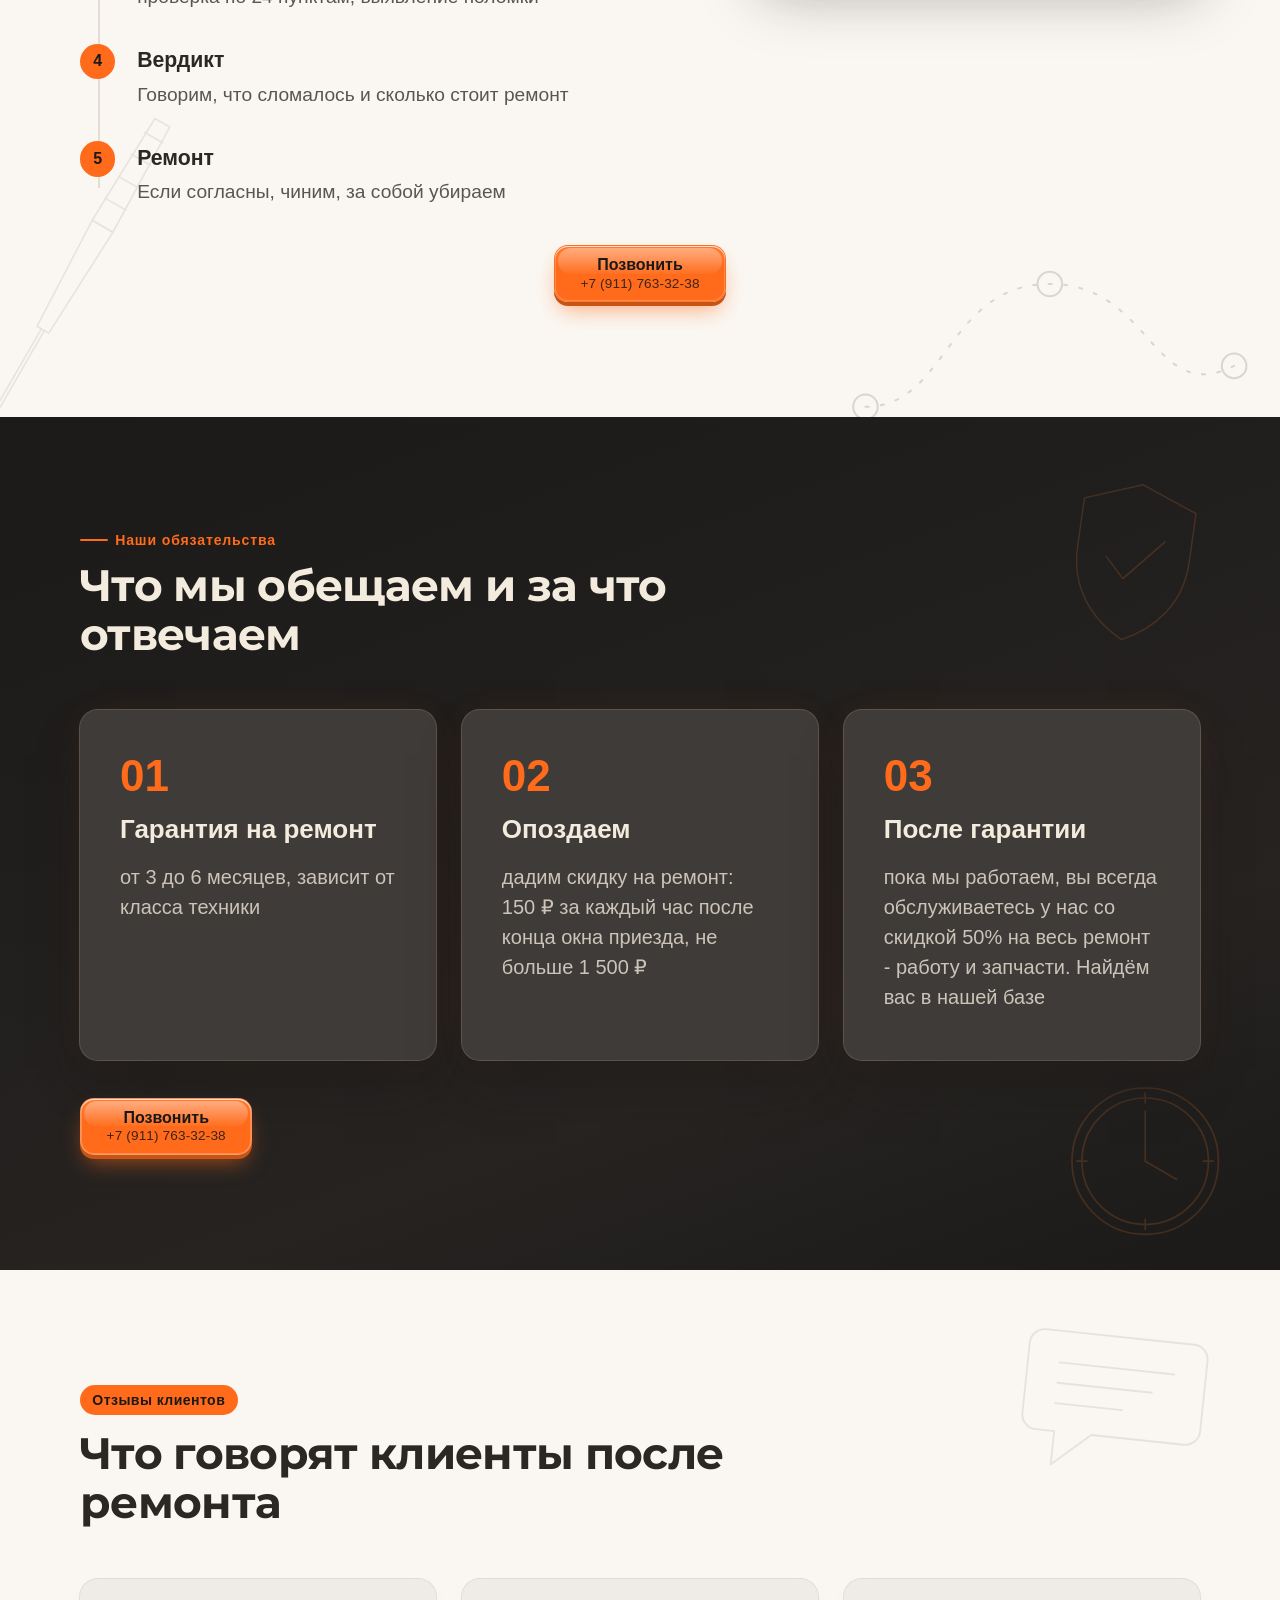
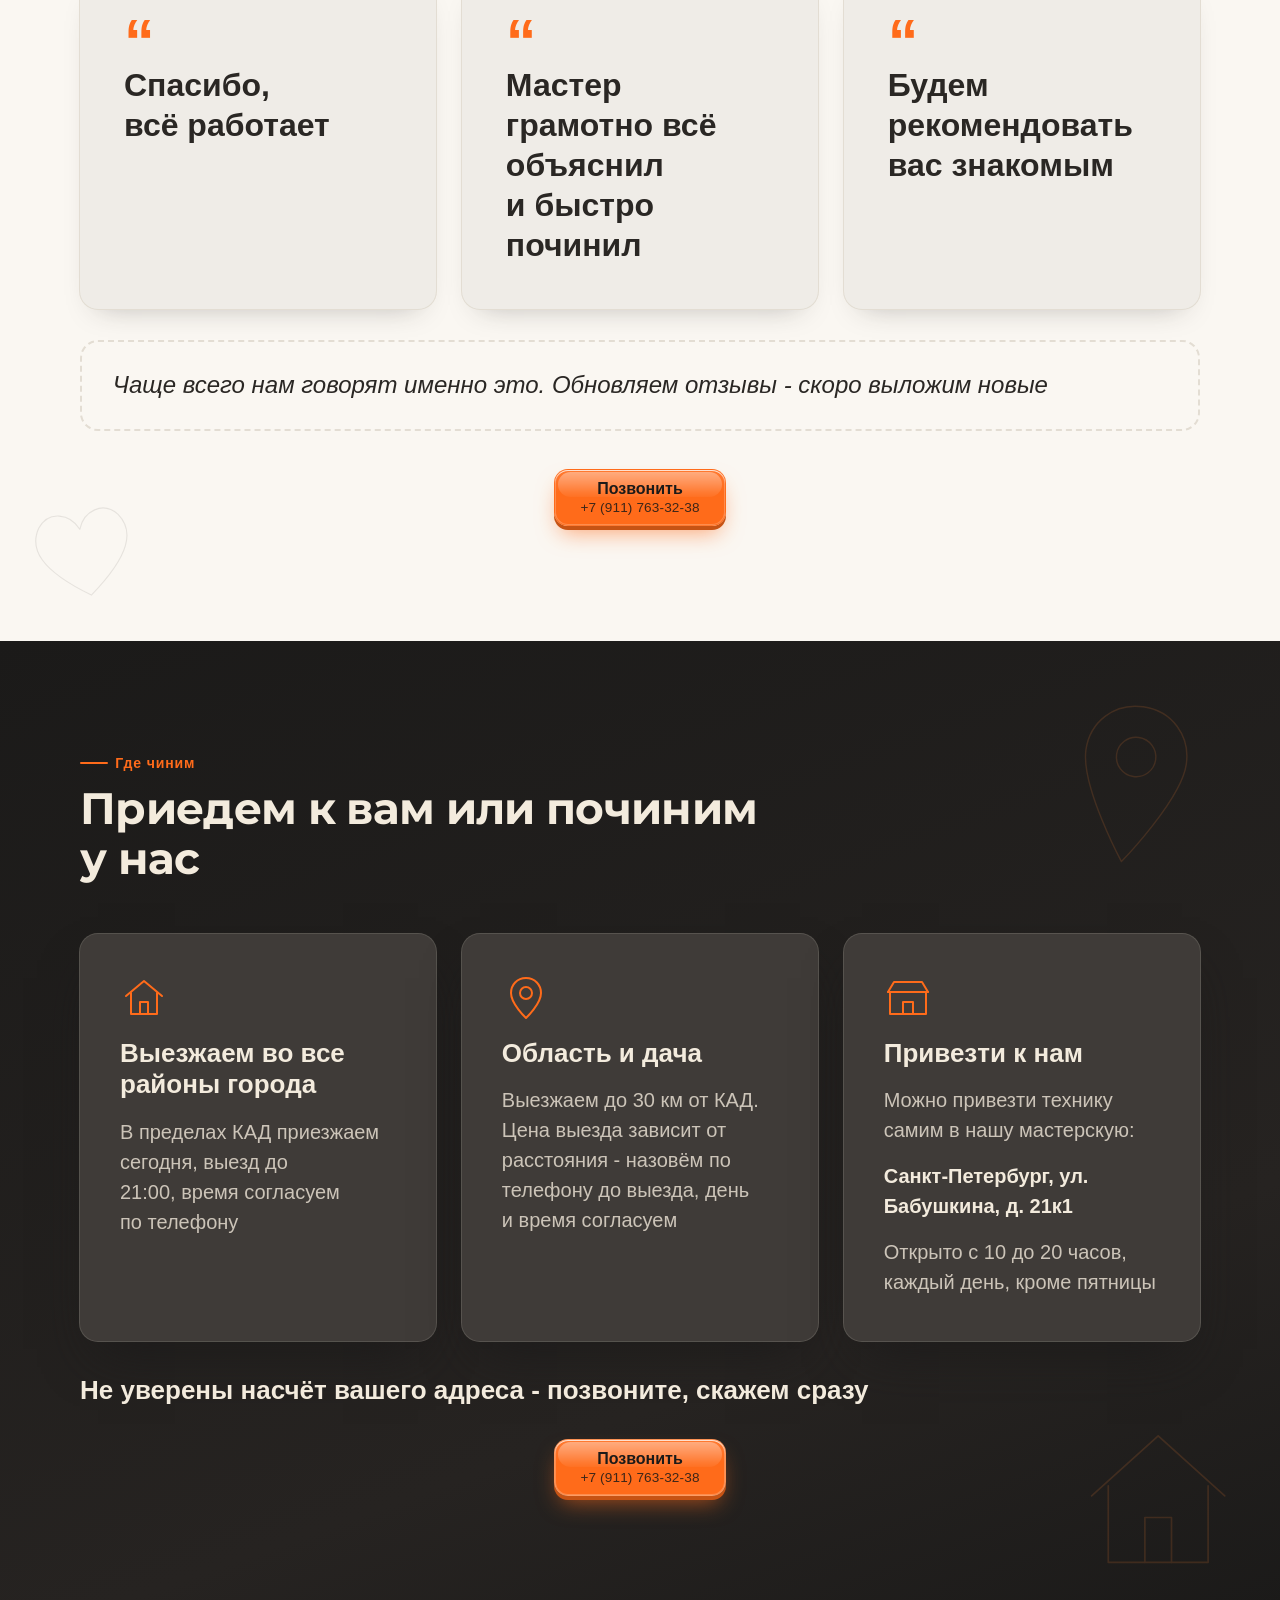
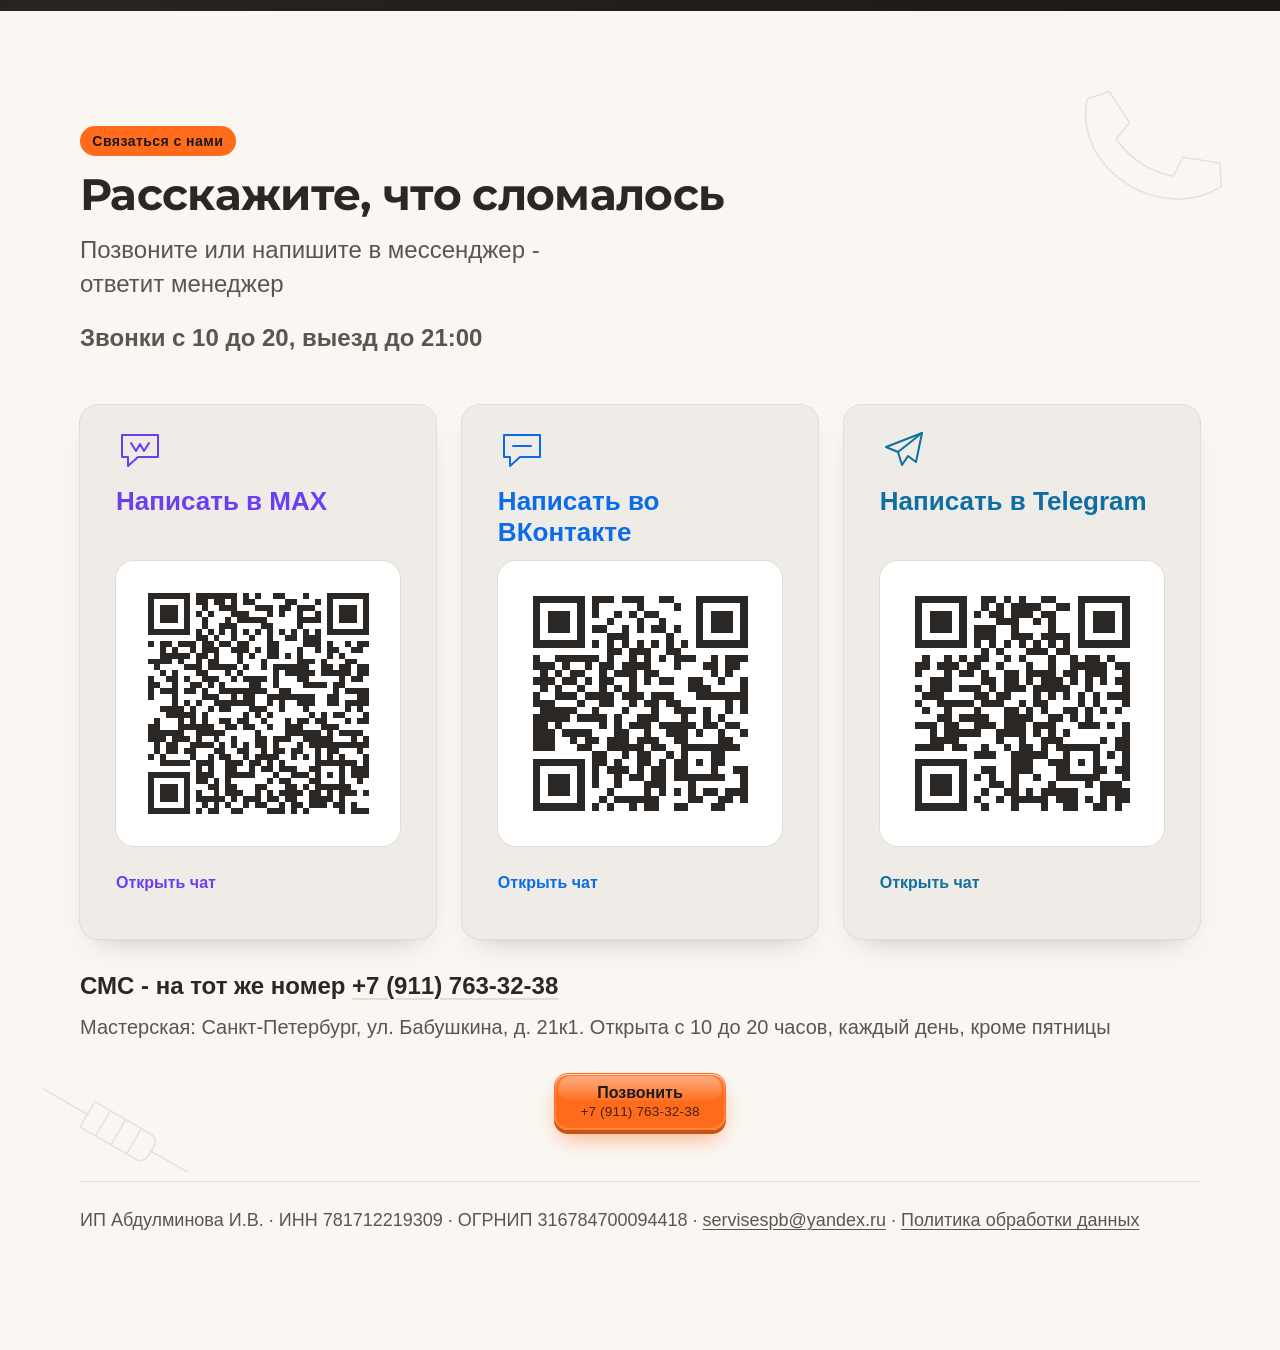
==== commit 2f97b9c2: "Обновление 08.10 01:25 МСК" ====
--- a/index.html
+++ b/index.html
@@ -150,7 +150,7 @@
   #экран-1 .кикер--пилюля svg, #экран-1 .кикер--пилюля .иконка { width: 1.2em; height: 1.2em; }
   #экран-1 .шапка { height: 4.5rem; }
   #экран-1 .шапка__лого { flex-direction: column; align-items: flex-start; gap: .3em; }
-  #экран-1 .шапка__город { display: block; font-size: .62em; font-weight: 600; letter-spacing: .06em; text-transform: uppercase; color: var(--цвет-акцент); }
+  #экран-1 .шапка__город { display: block; font-size: max(13.5px, .62em); font-weight: 600; letter-spacing: .06em; text-transform: uppercase; color: var(--цвет-акцент); }
   #экран-1 .первый-экран__картинка { margin-top: 1.4rem; }
   .картинка--мокап video { max-height: 48vh; width: 100%; }
   #экран-1 .блок__внутри { display: flex; flex-direction: column; align-items: center; text-align: center; }
@@ -229,7 +229,7 @@
       <div class="секция__шапка">
         <h2>Чего вы боитесь, когда вызываете мастера</h2>
       </div>
-      <figure class="мастер"><img src="img/master-spina.webp" width="940" height="1672" loading="lazy" alt="Мастер в форме ТехБытСервис чинит холодильник на кухне клиента, снято со спины"></figure>
+      <figure class="мастер фото"><img src="img/master-spina.webp" width="940" height="1672" loading="lazy" alt="Мастер в форме ТехБытСервис чинит холодильник на кухне клиента, снято со спины"></figure>
       <ul class="тройка">
         <li class="довод"><b><svg class="иконка" aria-hidden="true" xmlns="http://www.w3.org/2000/svg" viewBox="0 0 24 24" fill="none" stroke="currentColor" stroke-width="2" stroke-linecap="round" stroke-linejoin="round">
   <path d="M9 4h5a3.5 3.5 0 0 1 0 7H9M9 4v16M7 15h7"/>
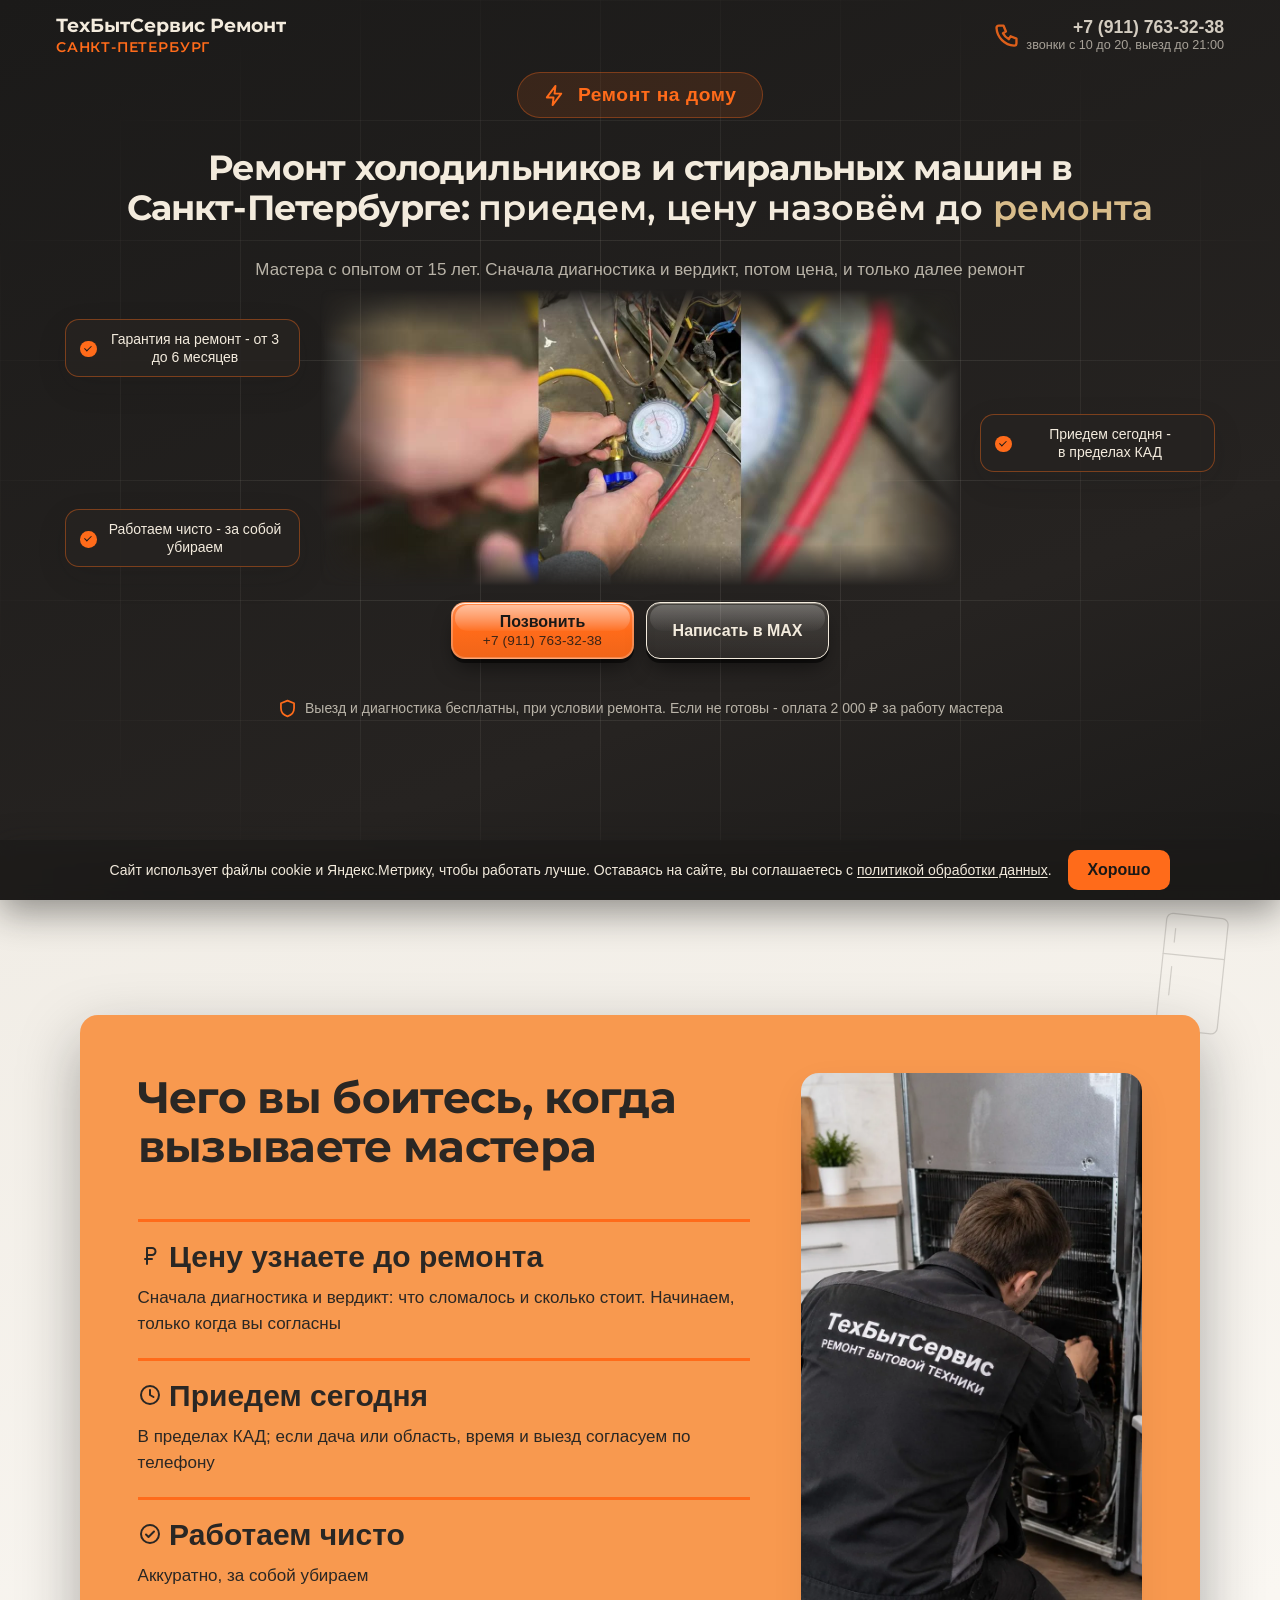
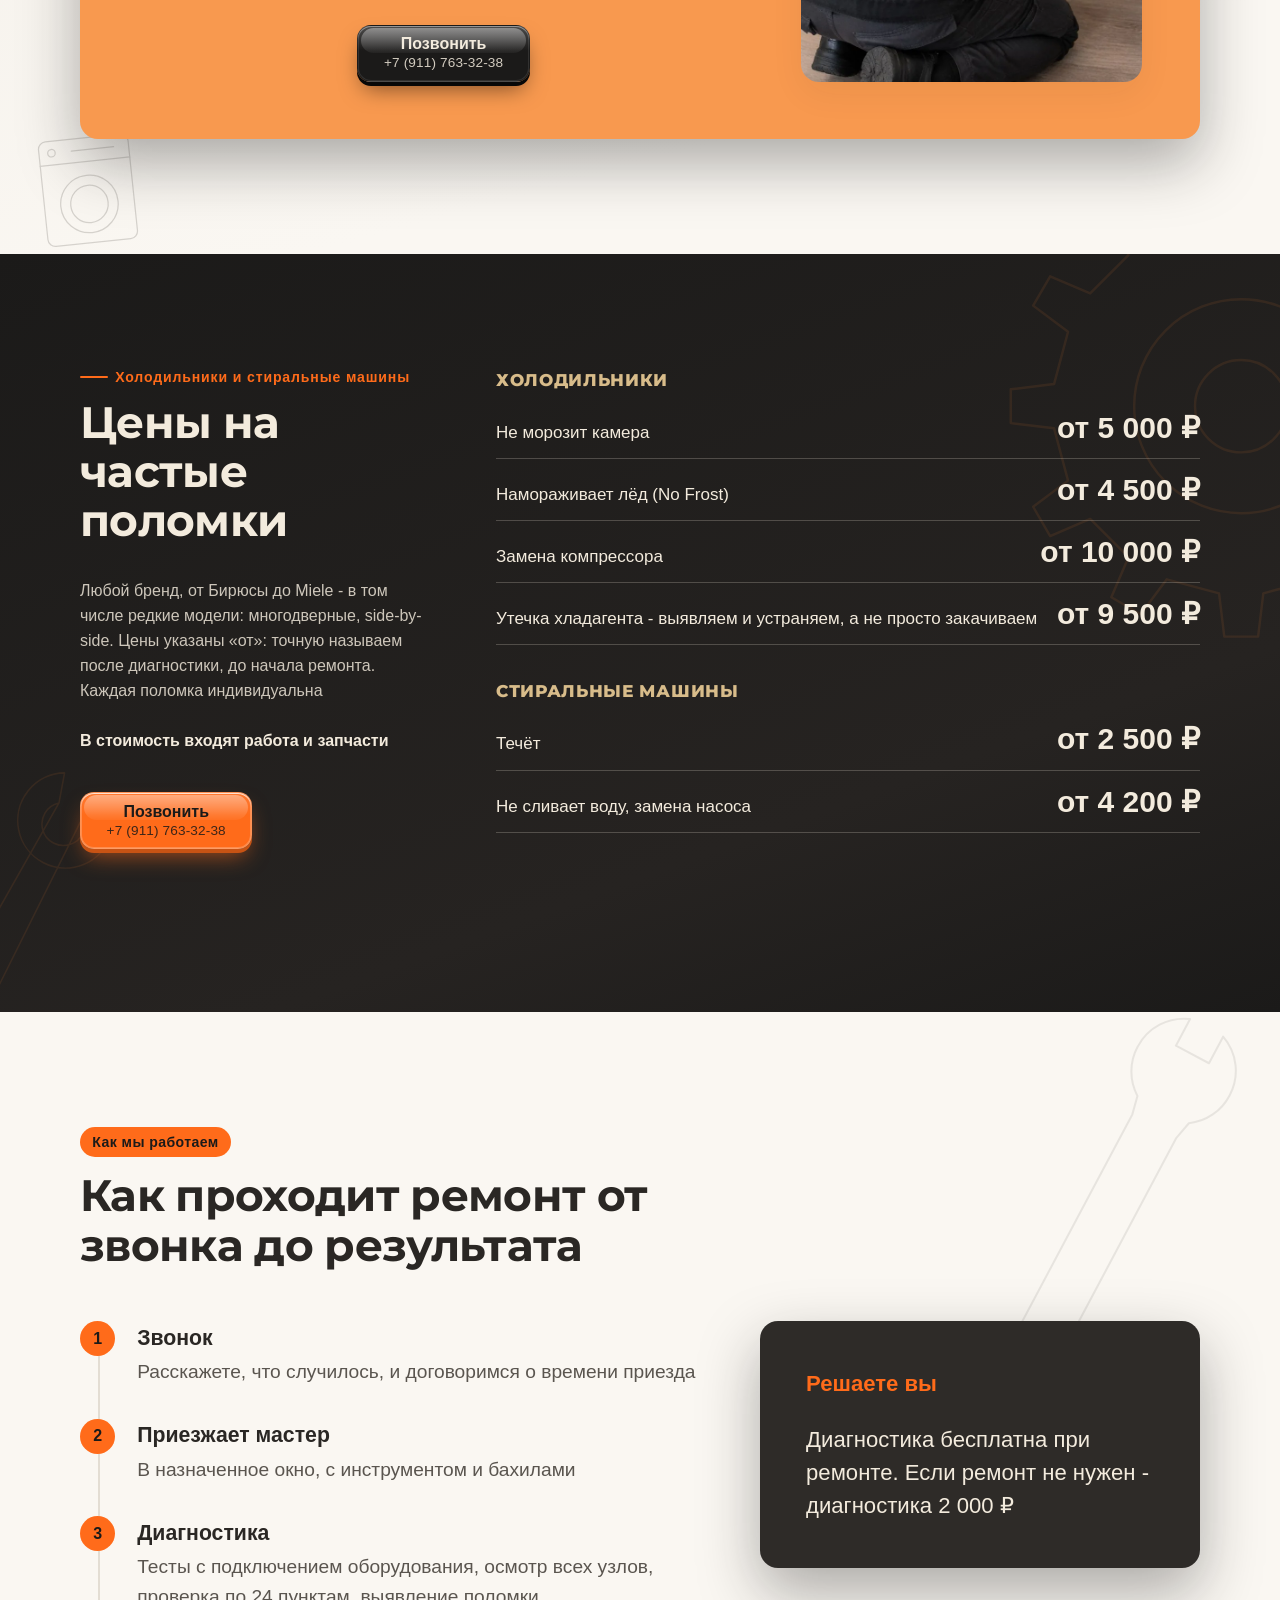
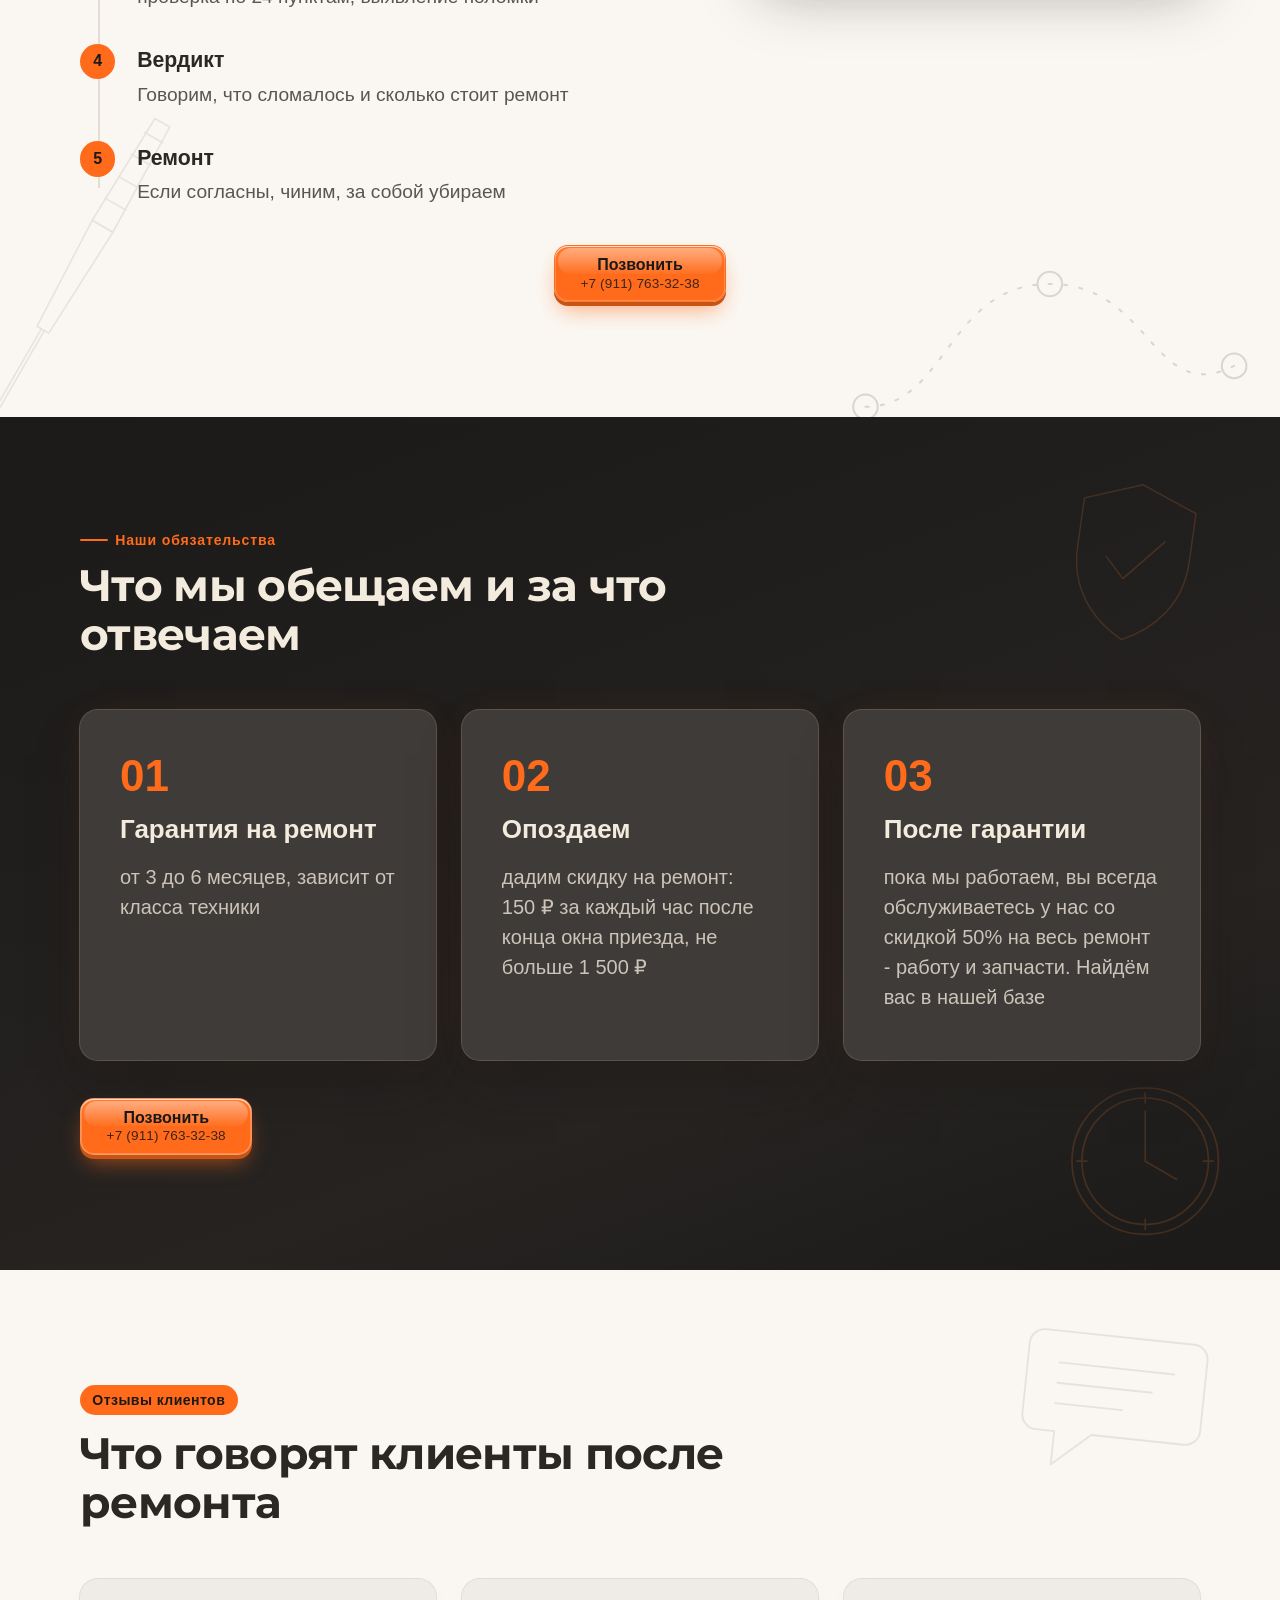
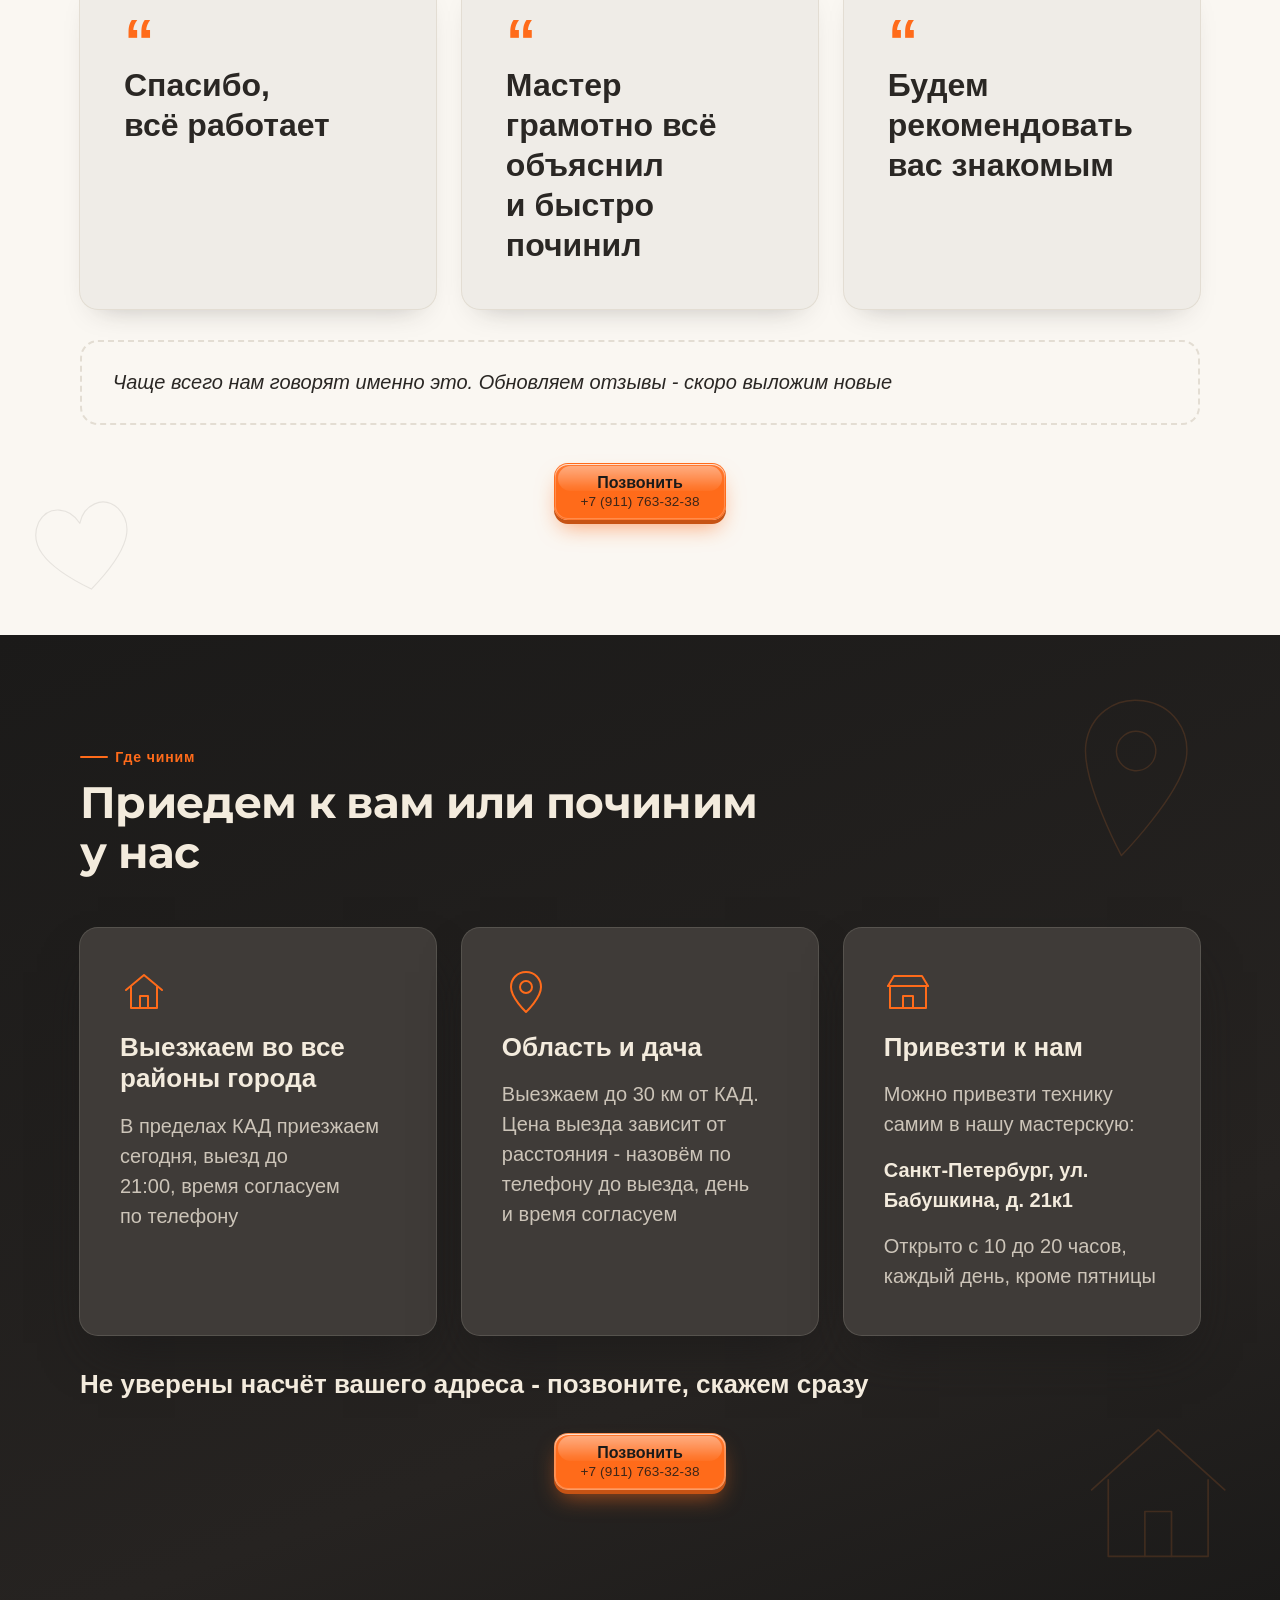
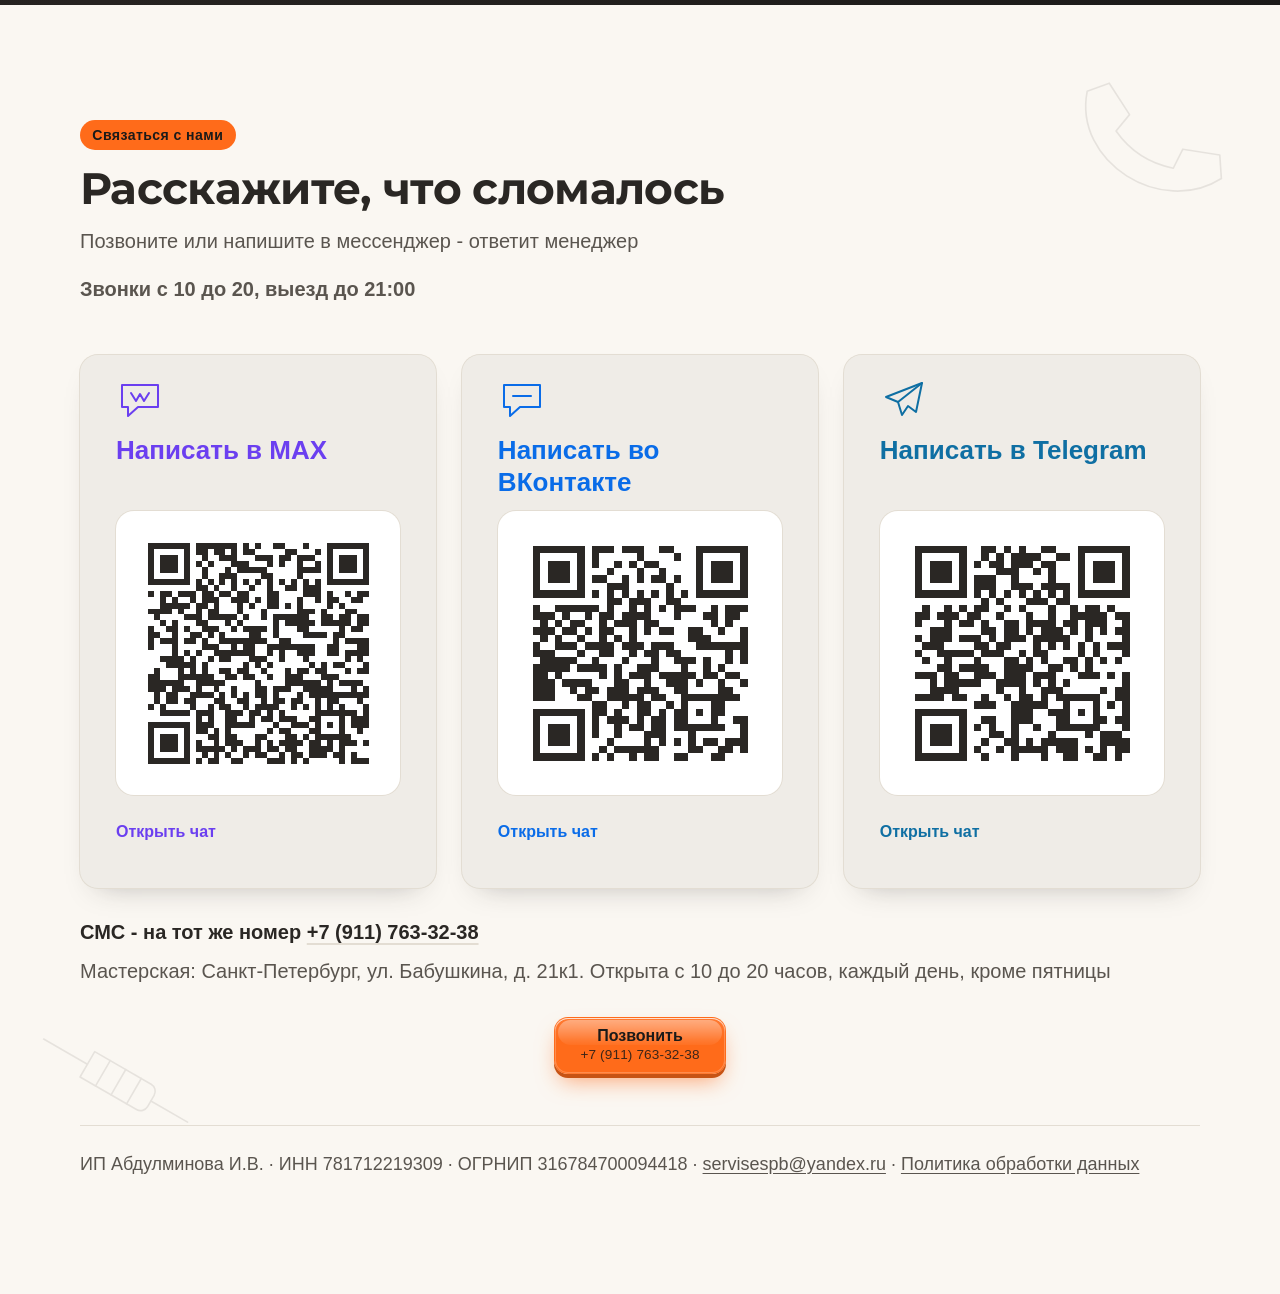
==== commit ecc0cc24: "Обновление 08.10 02:08 МСК" ====
--- a/index.html
+++ b/index.html
@@ -11,7 +11,8 @@
 <meta property="og:type" content="website">
 <link rel="preconnect" href="https://fonts.googleapis.com">
 <link rel="preconnect" href="https://fonts.gstatic.com" crossorigin>
-<link rel="stylesheet" href="https://fonts.googleapis.com/css2?family=Montserrat:wght@400;600;700&display=swap">
+<link rel="stylesheet" href="https://fonts.googleapis.com/css2?family=Montserrat:wght@400;600;700&display=swap" media="print" onload="this.media='all'">
+<noscript><link rel="stylesheet" href="https://fonts.googleapis.com/css2?family=Montserrat:wght@400;600;700&display=swap"></noscript>
 <link rel="stylesheet" href="style.css">
 <style>
 :root {
@@ -210,7 +211,10 @@
     </div>
     <figure class="картинка картинка--мокап первый-экран__картинка">
       <div class="окно">
-        <video autoplay muted loop playsinline preload="metadata" poster="video/афиша-компьютер.jpg" data-телефон="video/афиша-телефон.mp4" data-телефон-постер="video/афиша-телефон.jpg" data-лицо="50,22" aria-label="Мастер за ремонтом"><source src="video/афиша-компьютер.mp4" type="video/mp4"></video>
+        <link rel="preload" as="image" href="video/афиша-телефон.jpg" media="(max-width: 899px)" fetchpriority="high">
+        <link rel="preload" as="image" href="video/афиша-компьютер.jpg" media="(min-width: 900px)" fetchpriority="high">
+        <video autoplay muted loop playsinline preload="metadata" data-постер="video/афиша-компьютер.jpg" data-телефон="video/афиша-телефон.mp4" data-телефон-постер="video/афиша-телефон.jpg" data-лицо="50,22" aria-label="Мастер за ремонтом"><source src="video/афиша-компьютер.mp4" type="video/mp4"></video>
+        <script>(function(){var в=document.currentScript.previousElementSibling,т=matchMedia("(max-width: 899px)").matches;в.setAttribute("poster",в.getAttribute(т?"data-телефон-постер":"data-постер"));})();</script>
       </div>
       <ul class="плашки-плюсов">
         <li><i class="галка"></i><span>Гарантия на ремонт - от 3 до 6 месяцев</span></li>
--- a/style.css
+++ b/style.css
@@ -1858,7 +1858,7 @@
     #экран-03 .шапка-ц .пояснение:not(.пояснение--входит) { margin-top: 16px; }
     #экран-03 .группа h3 { font-size: calc(var(--кегль-лид) * .85); }
     #экран-03 .строка { flex-direction: column; align-items: flex-start; gap: 2px; padding: 10px 0; }
-    #экран-03 .строка span { font-size: calc(var(--кегль-лид) * .88); }
+    #экран-03 .строка span { font-size: var(--кегль-лид); }
     #экран-03 .строка b { font-size: calc(var(--кегль-цифра) * .8); }
   }
 
@@ -2008,7 +2008,7 @@
     #экран-06 .слово { padding: 40px 44px 44px; gap: .2rem; }
     #экран-06 .слово b { font-size: 32px; line-height: 1.25; overflow-wrap: anywhere; }
     #экран-06 .слово::before { font-size: calc(var(--кегль-h1) * 1.2); }
-    #экран-06 .пока { font-size: 24px; }
+    #экран-06 .пока { font-size: 20px; }
   }
   @media (max-width: 899px) {
     #экран-06 .слова { grid-template-columns: 1fr; gap: 14px; }
@@ -2102,8 +2102,8 @@
     #экран-08 .способ { padding: 20px 36px 32px; }
     #экран-08 .способ b { font-size: 26px; }
     #экран-08 .значок { width: 3rem; height: 3rem; }
-    #экран-08 .подзаголовок { font-size: 24px; }
-    #экран-08 .смс { font-size: 24px; }
+    #экран-08 .подзаголовок { font-size: 20px; }
+    #экран-08 .смс { font-size: 20px; }
     #экран-08 .мастерская { font-size: 20px; }
     #экран-08 .реквизиты { font-size: 18px; }
   }
